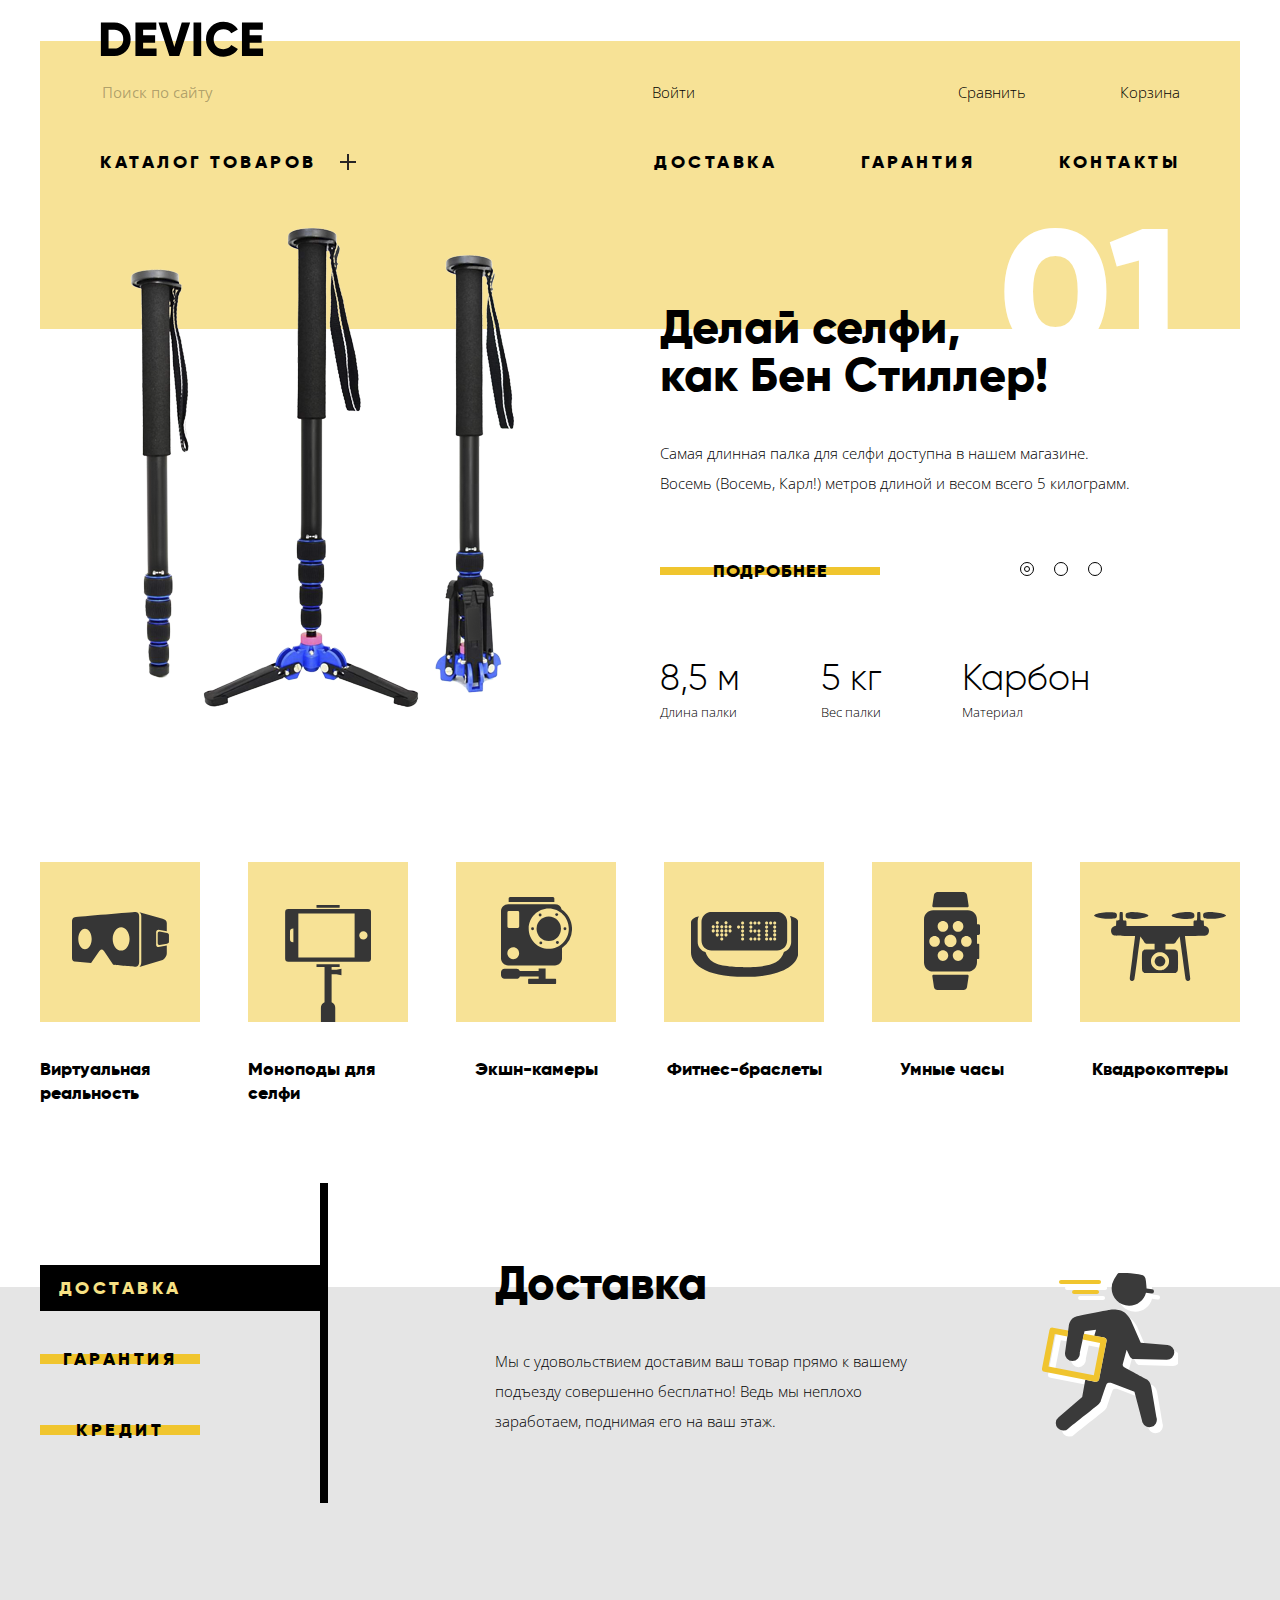
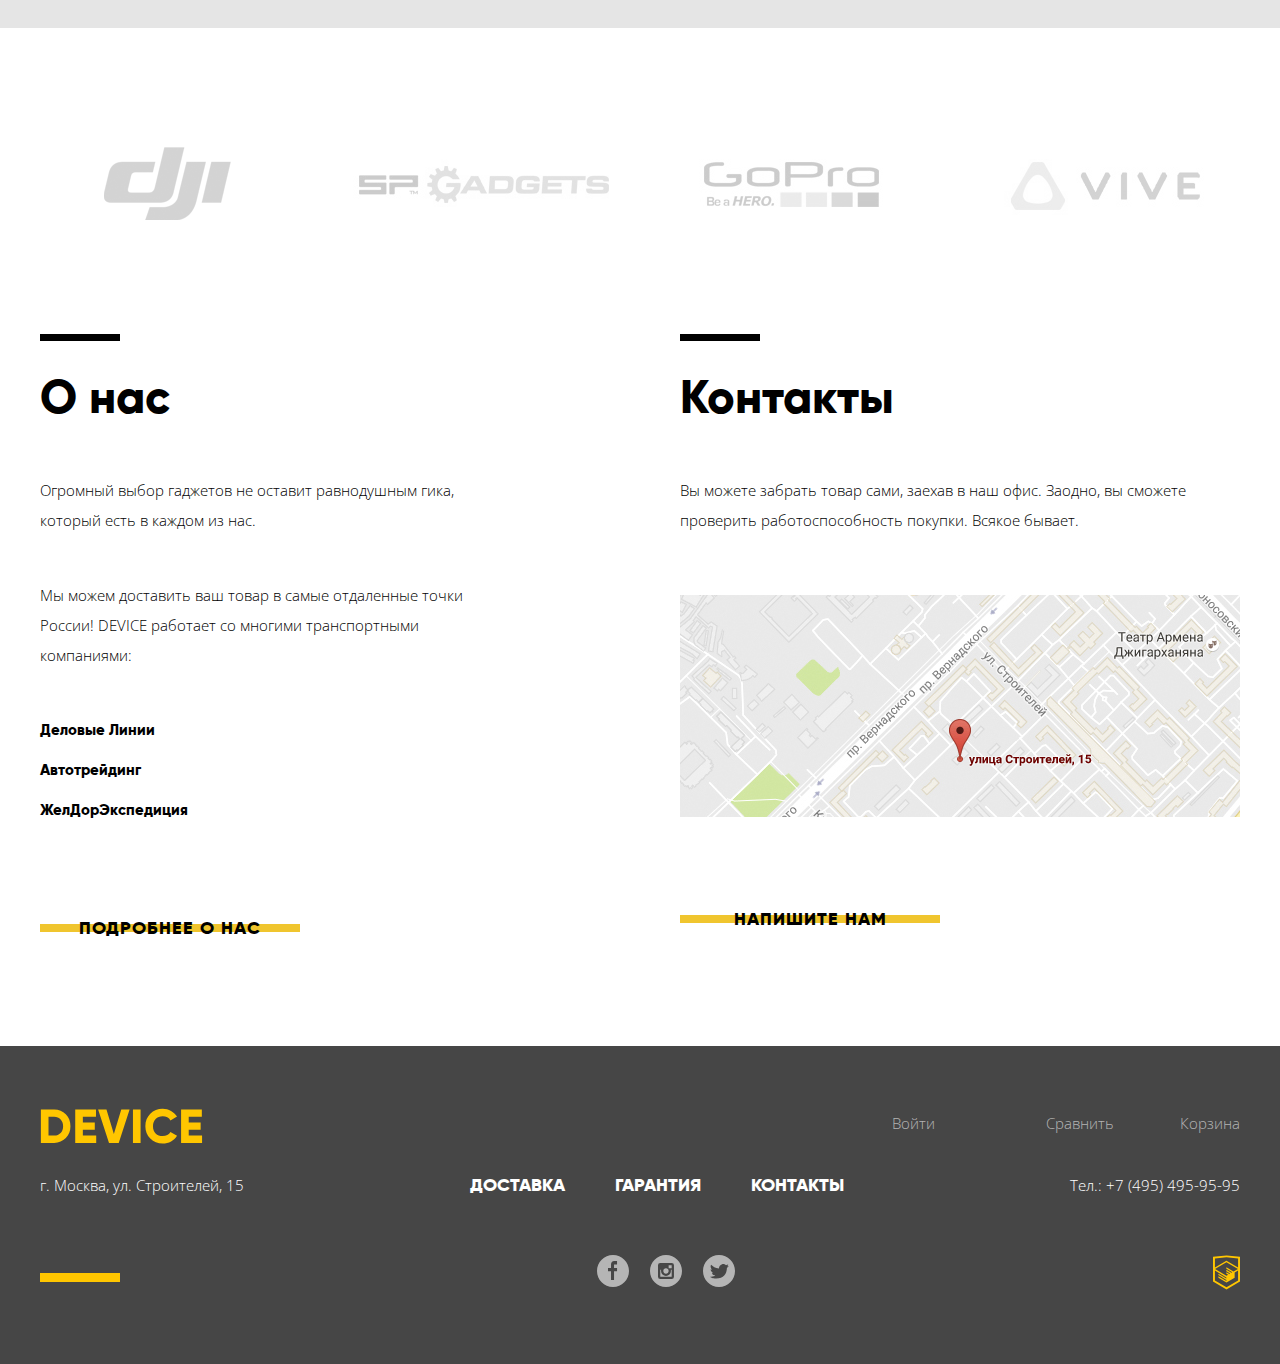
==== index.html @ 57bfae22 "предзащита" ====
<!DOCTYPE html>
<html lang="ru">
<head>
  <meta charset="utf-8">
  <title>Девайс</title>
  <link href="https://fonts.googleapis.com/css?family=Open+Sans:300&amp;subset=cyrillic" rel="stylesheet">
  <link href="css/normalize.css" rel="stylesheet">
  <link href="css/style.css" rel="stylesheet">
</head>
<body>
  <header class="container">
    <div class="main-header">
      <a class="main-header-logo">
        <img src="img/logo.svg" width="164" height="36" alt="Интернет магазин Device">
      </a>
      <nav class="main-navigation">
        <div class="header-line1">
          <form class="search-form" action="https://echo.htmlacademy.ru" method="get">
            <label class="visually-hidden" for="search-id">
              <span>Поиск</span>
            </label>
            <input class="input-search" id="search-id" type="text" name="search" placeholder="Поиск по сайту">
            <button type="submit" class="button-search">Найти</button>
          </form>

          <ul class="user-navigation">
            <li>
              <a class="login-link" href="login.html">Войти</a>
            </li>
          </ul>
          <a class="compare-header" href="#">Сравнить</a>
          <a class="cart-header" href="#">Корзина</a>
        </div>
        <ul class="header-site-navigation header-line2">
          <li>
            <a class="catalog-plus" href="#">Каталог товаров</a>
            <ul class="catalog-menu">
              <li>
                <a href="#">Виртуальная реальность</a>
              </li>
              <li>
                <a href="#">Фитнес-браслеты</a>
              </li>
              <li>
                <a href="#">Квадрокоптеры</a>
              </li>
              <li>
                <a href="monopods.html">Моноподы для селфи</a>
              </li>
              <li>
                <a href="#">Умные часы</a>
              </li>
              <li>
                <a href="#">Экшн камеры</a>
              </li>
            </ul>
          </li>
          <li>
            <a href="#">Доставка</a>
          </li>
          <li>
            <a href="#">Гарантия</a>
          </li>
          <li>
            <a href="#">Контакты</a>
          </li>
        </ul>
      </nav>
    </div>
  </header>
  <main class="main-content">
    <h1 class="visually-hidden">Интернет-магазин Device</h1>
    <div class="container">
      <div class="slider-controls">
        <input class="visually-hidden radio-slide" type="radio" id="slide-1" name="toggle" checked>
        <label class="slider-controls-item slider-controls-item--1" for="slide-1">Слайд 1</label>

        <input class="visually-hidden radio-slide" type="radio" id="slide-2" name="toggle">
        <label class="slider-controls-item  slider-controls-item--2" for="slide-2">Слайд 2</label>

        <input class="visually-hidden radio-slide" type="radio" id="slide-3" name="toggle">
        <label class="slider-controls-item slider-controls-item--3" for="slide-3">Слайд 3</label>
      </div>

      <ul class="slider-list">
        <li class="slider-item">
          <section class="promo slide1">
            <img src="img/slider-1.png" width="384" height="486" alt="Палка для селфи">
            <div class="promo-slide-container">
              <p class="slide_number">01</p>
              <h2 class="caption">Делай селфи, <br> как Бен Стиллер!</h2>
              <p class="promo-text">Самая длинная палка для селфи доступна в нашем магазине. <br> Восемь (Восемь, Карл!) метров длиной и весом всего 5 килограмм.</p>
              <a href="#" class="description button">Подробнее</a>

              <ul class="promo-options">
                <li>
                  <span class="promo-1">8,5 м</span>
                  <span class="promo-2">Длина палки</span>
                </li>
                <li>
                  <span class="promo-1">5 кг</span>
                  <span class="promo-2">Вес палки</span>
                </li>
                <li>
                  <span class="promo-1">Карбон</span>
                  <span class="promo-2">Материал</span>
                </li>
              </ul>
            </div>
          </section>
        </li>
        <li class="slider-item">
          <section class="promo slide2">
            <img src="img/slider-2.png" width="345" height="485" alt="Палка для селфи">
            <div class="promo-slide-container">
              <p class="slide_number">02</p>
              <h2 class="caption">Худеем <br>правильно</h2>
              <p class="promo-text">Мотивирующие фитнес-браслеты помогут найти в себе силы <br>не пропускать занятия и соблюдать диету.</p>
              <a href="#" class="description button">Подробнее</a>

              <ul class="promo-options">
                <li>
                  <span class="promo-1">48 часов</span>
                  <span class="promo-2">Без подзарядки</span>
                </li>
                <li>
                </li>
                <li>
                </li>
              </ul>
            </div>
          </section>
        </li>
        <li class="slider-item">
          <section class="promo slide3">
            <img src="img/slider-3.png" width="526" height="334" alt="Палка для селфи">
            <div class="promo-slide-container">
              <p class="slide_number">03</p>
              <h2 class="caption">Порхает как бабочка, <br>жалит как пчела!</h2>
              <p>Этот обычный, на первый взгляд, квадрокоптер оснащен <br> мощным лазером, замаскированным под стандартную камеру.
              </p>
              <a href="#" class="description button">Подробнее</a>

              <ul class="promo-options">
                <li>
                  <span class="promo-1">800 м</span>
                  <span class="promo-2">Дальность полета</span>
                </li>
                <li>
                  <span class="promo-1">50 м</span>
                  <span class="promo-2">Радиус поражения</span>
                </li>
                <li>
                </li>
              </ul>
            </div>
          </section>
        </li>
      </ul>
    </div>
    <nav class="container">
      <ul class="catalog-nav">
        <li>
          <a href="#" class="catalog-img">
            <span>Виртуальная реальность</span>
          </a>
        </li>
        <li>
          <a href="monopods.html" class="catalog-img">
            <span>Моноподы для селфи</span>
          </a>
        </li>
        <li>
          <a href="#" class="catalog-img">
            <span>Экшн-камеры</span>
          </a>
        </li>
        <li>
          <a href="#" class="catalog-img">
            <span>Фитнес-браслеты</span>
          </a>
        </li>
        <li>
          <a href="#" class="catalog-img">
            <span>Умные часы</span>
          </a>
        </li>
        <li>
          <a href="#" class="catalog-img">
            <span>Квадрокоптеры</span>
          </a>
        </li>
      </ul>
    </nav>
    <section class="delivery delivery-gradient">
      <div class="delivery-container">
        <ul class="delivery-items">
          <li class="button-delivery"><a href="#">Доставка</a></li>
          <li class="button-delivery"><a href="#">Гарантия</a></li>
          <li class="button-delivery"><a href="#">Кредит</a></li>
        </ul>
        <div class="delivery-title">
          <h2 class="caption">Доставка</h2>
          <p>Мы с удовольствием доставим ваш товар прямо к вашему подъезду совершенно бесплатно! Ведь мы неплохо заработаем, поднимая его на ваш этаж.</p>
        </div>
        <div class="delivery-man">
          <img src="img/delivery.svg" width="136" height="164" alt="Курьер">
        </div>
      </div>
    </section>
    <article class="partners-logo container">
      <h3 class="visually-hidden">Логотипы партнеров</h3>
      <ul class="partners-logo-img">
        <li><img src="img/partner-1.png" width="260" height="100" alt="Логотип DJI"></li>
        <li><img src="img/partner-2.png" width="260" height="100" alt="Логотип SP Gadjets"></li>
        <li><img src="img/partner-3.png" width="260" height="100" alt="Логотип Go Pro"></li>
        <li><img src="img/partner-4.png" width="260" height="100" alt="Логотип VIVE"></li>
      </ul>
    </article>
    <div class="container features-contacts">
      <section class="features">
        <h2 class="caption">О нас</h2>
        <p>Огромный выбор гаджетов не оставит равнодушным гика, который есть в каждом из нас.</p>
        <p>Мы можем доставить ваш товар в самые отдаленные точки России! DEVICE работает со многими транспортными компаниями:</p>
        <ul class="transport-company">
          <li>Деловые Линии</li>
          <li>Автотрейдинг</li>
          <li>ЖелДорЭкспедиция</li>
        </ul>
        <a href="#" class="button button-features">Подробнее о нас</a>
      </section>
      <section class="contacts">
        <h2 class="caption">Контакты</h2>
        <p>Вы можете забрать товар сами, заехав в наш офис. Заодно, вы сможете проверить работоспособность покупки. Всякое бывает.</p>
        <img class="map" src="img/map-small.jpg" width="560" height="222" alt="Офис компании по адресу ул. Улица строителей, д.15">
        <a href="#" class="button button-contacts">Напишите нам</a>
      </section>
    </div>
    <section class="modal modal-write-us">
      <h2 class="visually-hidden">Напишите нам</h2>
      <form class="write-us-form" action="https://echo.htmlacademy.ru" method="post">
        <p class="user-data-name">
          <label for="user-name">Ваше имя</label>
          <input class="user-data" id="user-name" type="text" name="user-name" placeholder="Имя Фамилия">
        </p>
        <p class="user-data-email">
          <label for="user-email">Ваш e-mail</label>
          <input class="user-data" id="user-email" type="email" name="user-email" placeholder="email@example.com">
        </p>
        <p class="user-data-text">
          <label for="user-text">Текст письма</label>
          <textarea class="user-data" rows="7" id="user-text" name="user-text" placeholder="В свободной форме"></textarea>
        </p>
        <button class="button inner-button button-submit" type="submit">
          Отправить
        </button>
      </form>
      <button class="modal-close" type="button">
        <span class="visually-hidden">Закрыть</span>
      </button>
    </section>
    <section class="modal modal-map">
      <h2 class="visually-hidden">Как до нас добраться</h2>
      <iframe src="https://yandex.ru/map-widget/v1/-/CBRIzMAYSD"
      width="960" height="560"></iframe>
      <p>
        <img src="img/map.jpg" width="960" height="560" alt="Офис компании по адресу ул. Строителей, д.15">
      </p>
      <button class="modal-close" type="button">
        <span class="visually-hidden">Закрыть</span>
      </button>
    </section>
  </main>
  <footer class="main-footer">
    <div class="container">
      <div class="footer-line1">
        <a class="main-footer-logo">
          <img src="img/yellow-logo.svg" width="163" height="36" alt="Интернет магазин Device">
        </a>
        <ul class="footer-user-navigation">
          <li>
            <a class="login-link" href="login.html">Войти</a>
          </li>
        </ul>
        <a href="#">Сравнить</a>
        <a href="#">Корзина</a>
      </div>
      <div class="footer-line2">
        <p class="footer-contacts">г. Москва, ул. Строителей, 15</p>
        <ul class="footer-site-navigation">
          <li><a href="#">Доставка</a></li>
          <li><a href="#">Гарантия</a></li>
          <li><a href="#">Контакты</a></li>
        </ul>
        <p class="footer-contacts">Тел.: +7 (495) 495-95-95</p>
      </div>
      <div class="footer-line3">
        <ul class="social-navigation">
          <li>
            <a class="social-button social-button-fb" href="#">
              <span class="visually-hidden">Интернет-магазин Device в Фейсбук</span>
            </a>
          </li>
          <li>
            <a class="social-button social-button-in" href="#">
              <span class="visually-hidden">Интернет-магазин Device в Инстаграм</span>
            </a>
          </li>
          <li>
            <a class="social-button social-button-tw" href="#">
              <span class="visually-hidden">Интернет-магазин Device в Твиттере</span>
            </a>
          </li>
        </ul>
        <a class="logo-html" href="https://htmlacademy.ru/intensive/htmlcss">
          <img src="img/logo-html.svg" width="27" height="35" alt="HTML Academy">
        </a>
      </div>
    </div>
  </footer>

<script>
  var write_us_link =document.querySelector(".button-contacts");
  var write_us = document.querySelector(".modal-write-us");
  var close = write_us.querySelector(".modal-close");

  var form_write_us = write_us.querySelector(".write-us-form");
  var user_name = write_us.querySelector("[name=user-name]");
  var user_email = write_us.querySelector("[name=user-email]");
  var user_text = write_us.querySelector("[name=user-text]");

  var isStorageSupport = true;
  var storage_user_name = "";
  var storage_user_email = "";

  try {
    storage_user_name = localStorage.getItem("user_name");
    storage_user_email = localStorage.getItem("user_email");
  } catch (err) {
    isStorageSupport = false;
  }

  write_us_link.addEventListener ("click", function (evt) {
    evt.preventDefault();
    console.log ("2");
    write_us.classList.add("modal-show");
    user_name.focus();

    if (storage_user_name) {
      user_name.value = storage_user_name;
      user_email.focus();
    }
    if (storage_user_email) {
      user_email.value = storage_user_email;
      user_text.focus();
    }
  });

  close.addEventListener("click", function (evt) {
    evt.preventDefault();
    write_us.classList.remove("modal-show");
    write_us.classList.remove("modal-error");
  });

  window.addEventListener("keydown", function (evt) {
    if (evt.keyCode === 27) {
      evt.preventDefault();
      if (write_us.classList.contains("modal-show")) {
        write_us.classList.remove("modal-show");
        write_us.classList.remove("modal-error");

      }
    }
  });

  form_write_us.addEventListener("submit", function (evt) {
    if (!user_name.value || !user_email.value || !user_text.value) {
      evt.preventDefault();

      write_us.classList.remove("modal-error");
      write_us.offsetWidth = write_us.offsetWidth;
      write_us.classList.add("modal-error");
    } else {
      if (isStorageSupport) {
        localStorage.setItem("user_name", user_name.value);
        localStorage.setItem("user_email", user_email.value);
      }
    }
  });


  var small_map = document.querySelector(".map");
  var modal_map = document.querySelector(".modal-map");
  var close_map = modal_map.querySelector(".modal-close");

  small_map.addEventListener("click", function (evt) {
    evt.preventDefault();
    modal_map.classList.add("modal-show");
  });

  close_map.addEventListener("click", function (evt) {
    evt.preventDefault();
    modal_map.classList.remove("modal-show");
  });

   window.addEventListener("keydown", function (evt) {
    if (evt.keyCode === 27) {
      evt.preventDefault();
      if (modal_map.classList.contains("modal-show")) {
        modal_map.classList.remove("modal-show");
      }
    }
  });

</script>
</body>
</html>
---- css/style.css ----
@font-face {
  font-family: 'Gilroy';
  src: url('../fonts/gilroyextrabold.woff2') format('woff2');
  font-weight: 800;
  font-style: normal;
}

@font-face {
  font-family: 'Gilroy';
  src: url('../fonts/gilroylight.woff2') format('woff2');
  font-weight: 300;
  font-style: normal;
}

@font-face {
  font-family: 'Open Sans';
  src: url('../fonts/opensanslight.woff2') format('woff2');
  font-weight: 300;
  font-style: normal;
}

html,
body {
  margin: 0;
  padding: 0;
  height: 100%;
  min-width: 1220px;
}

body {
  font-family: 'Open Sans', Arial, sans-serif;
  font-weight: 300;
  font-size: 15px;
  line-height: 30px;
  background-color: #ffffff;
  color: #000000;
}

a {
  color: #000000;
  text-decoration: none;
}

.form-filter fieldset {
  padding: 0;
  margin: 0;
  border: none;
}

.modal {
  display: none;
  position: fixed;
  box-shadow: 0 10px 20px rgba(0, 0, 0, 0.2);
}

.map {
  margin-top: 45px;
  margin-bottom: 79px;
}

.modal-map {
  position: fixed;
  width: 960px;
  height: 559px;
  z-index: 1;
  top: 50%;
  left: 50%;
  margin-left: -480px;
  margin-top: -280px;
}

.modal-map p {
  position: absolute;
  top: 0;
  left: 0;
  margin: 0;
}

.modal-map iframe {
  position: relative;
  z-index: 1;
  border: none;
}

.modal-write-us {
  position: fixed;
  width: 760px;
  padding: 100px;
  top: 100px;
  left: 50%;
  margin-left: -480px;
  background-color: white;
  color: black;
  z-index: 1;
}

.write-us-form {
  display: flex;
  flex-wrap: wrap;
  justify-content: space-between;
}

.user-data {
  display: block;
  padding-left: 20px;
  padding-right: 20px;
  padding-top: 12px;
  padding-bottom: 12px;
  outline: none;

  font: inherit;
  width: 360px;
  box-sizing: border-box;
  background-color: #f2f2f2;
  border: 3px solid transparent;
}

.user-data::placeholder {
  color: rgba(70, 70, 70, 0.4);
}

.user-data-text textarea {
  width: 760px;
  box-sizing: border-box;
}

.user-data:invalid {
  background-color: #f6dada;
}

.user-data:focus {
  border: 3px solid #f7e296;
}

.user-data:hover {
  background-color: #eaeaea;
}

.write-us-form label {
  display: block;
  font-family: 'Gilroy', Arial, sans-serif;
  font-weight: 800;
  font-size: 18px;
  line-height: 24px;
  margin-bottom: 10px;
}

.write-us-form .button-submit {
  margin-top: 45px;
}

.modal-close {
  position: absolute;
  top: 25px;
  right: 20px;
  background: #f0c52e;
  opacity: 0.5;
  background-repeat: no-repeat;
  width: 56px;
  height: 56px;
  font-size: 0;
  border: 0;
  border-radius: 45%;
  cursor: pointer;
  z-index: 1;
  outline: none;
}

.modal-close::before,
.modal-close::after {
  content: "";
  position: absolute;
  top: 27px;
  left: 15px;
  width: 27px;
  height: 3px;

  background-color: #ffffff;
}

.modal-close::before {
  transform: rotate(45deg);
}

.modal-close::after {
  transform: rotate(-45deg);
}

.modal-close:hover {
  opacity: 1;
}

.modal-close:active {
  opacity: 0.3;
}

.container {
  width: 1200px;
  padding-right: 20px;
  padding-left: 20px;
  margin: 0 auto;
  position: relative;
}

.modal-show {
  display: block;
  animation: bounce 0.4s;
}

.modal-error {
  animation: shake 0.8s;
}

@keyframes bounce {
  0% {
    transform: translateY(-2000px);
  }

  70% {
    transform: translateY(10px);
  }

  90% {
    transform: translateY(-10px);
  }

  100% {
    transform: translateY(0);
  }
}


@keyframes shake {
  0%,
  100% {
    transform: translateX(0);
  }

  10%,
  30%,
  50%,
  70%,
  90% {
    transform: translateX(-10px);
  }

  20%,
  40%,
  60%,
  80% {
    transform: translateX(10px);
  }
}

.caption-breadcrumbs .caption,
.caption-breadcrumbs .breadcrumbs{
  margin-left: 60px;
}

.breadcrumbs {
  display: flex;
  justify-content: flex-start;
  flex-wrap: wrap;
  padding: 0;
  margin: 0;
  list-style: none;
  margin-bottom: 50px;
}

.breadcrumbs a {
  color: rgba(0, 0, 0, 0.6);
}

.breadcrumbs a:hover {
  color: rgba(0, 0, 0, 1);
}

.breadcrumbs a:active {
  color: rgba(0, 0, 0, 0.3);
}

.breadcrumbs-current {
  color: rgba(0, 0, 0, 0.6);
}

.breadcrumbs li {
  position: relative;
  margin-right: 40px;
}

.breadcrumbs li:last-child {
  margin-right: 0;
}

.breadcrumbs li::after {
  content: "";
  position: absolute;
  top: 14px;
  right: -23px;
  width: 4px;
  height: 4px;
  border-bottom: 1px solid black;
  border-right: 1px solid black;
  transform: rotate(-45deg);
}

.breadcrumbs-current::after {
  display: none;
}

.inner-page-main {
  display: flex;
  width: 100%;
  justify-content: center;
  padding-right: auto;
  background-image: linear-gradient(to bottom, #ebebeb 70px, #ffffff 70px);
}

.filters {
  display: flex;
  flex-direction: column;
  align-items: flex-end;
  padding-left: auto;
  color: rgba(0, 0, 0,  1);
  background-image: linear-gradient(to bottom, #dcdcdc 70px, #efefef 70px);
}

.filter-color{
  width: 100%;
  background-image: linear-gradient(to bottom, #dcdcdc 70px, #efefef 70px);
}
.sort-color{
  width: 100%;
  background-image: linear-gradient(to bottom, #ebebeb 70px, #ffffff 70px);
}

.filters .title-nav {
  display: flex;
  align-items: center;
  justify-content: flex-start;
  color: rgba(0, 0, 0,  1);
  padding: 0;
  margin: 0;
  min-height: 70px;
}

.filters .title-nav,
.filters .price,
.filters .form-filter {
  width: 267px;
  padding-left: 60px;
}

.sortnav {
  display: flex;
  min-height: 70px;
  width:837px;
  margin-right: auto;
  padding-right: auto;
  justify-content: space-between;
  align-items: center;
}

.sortnav .title-nav {
  margin-left: 70px;
  margin-right: 52px;
}

.sortnav a {
  color: rgba(0, 0, 0,  0.3);
}

.sortnav a:first-of-type {
  color: rgba(0, 0, 0,  1);
}

.sortnav a:hover {
  color: rgba(0, 0, 0,  0.6);
}

.sortnav a:active {
  color: rgba(0, 0, 0,  1);
}

.sortnav a:first-of-type {

}

.title-nav {
  font-family: 'Gilroy', Arial, sans-serif;
  font-weight: 800;
  font-size: 16px;
  line-height: 24px;
  text-transform: uppercase;
}

.sort-type {
  margin-left: 30px;
  margin-right: 30px;
}

.sort-popular {
  margin-right: 230px;
}

.ascend {
  position: relative;
}

.ascend::before {
  content: "";
  position: absolute;
  width: 0;
  height: 0;
  border-left: 3.5px solid transparent;
  border-right: 3.5px solid transparent;
  border-bottom: 7px solid #000000;
  opacity: 0.2;
}

.descend {
  position: relative;
  margin-left: 15px;
}

.descend::before {
  content: "";
  position: absolute;
  width: 0;
  height: 0;
  left:-10px;
  border-left: 3.5px solid transparent;
  border-right: 3.5px solid transparent;
  border-top: 7px solid #000000;
}

.main-header {
  background-color: #f7e296;
  color: #000000;
  margin-top: 21px;
  padding-bottom: 50px;
  background-image: linear-gradient(to bottom, #ffffff 20px, #f7e296 15px );
}

.main-header-logo {
  display: block;
  width: 164px;
  height: 36px;
  margin-left: 60px;
}

.main-header-logo[href]:hover {
  opacity: 0.6;
}

.main-header-logo[href]:active {
  opacity: 0.3;
}

.header-line1 {
  display: flex;
  justify-content: space-between;
  align-items: baseline;
  margin-left: 60px;
  margin-right: 60px;
  margin-top: 20px;
  margin-bottom: 35px;
}

.header-line2 {
  display: flex;
  justify-content: space-between;
}

.header-site-navigation {
  list-style: none;
  margin: 0;
  padding: 0;
  letter-spacing: 3.5px;
  font-family: 'Gilroy', Arial, sans-serif;
  font-weight: 800;
  font-size: 18px;
  line-height: 24px;
  text-transform: uppercase;
  margin-left: 60px;
  margin-right: 60px;
}

.user-navigation,
.catalog-menu {
  list-style: none;
  font-family: 'Open Sans', Arial, sans-serif;
  font-weight: 300;
  font-size: 15px;
  line-height: 20px;
  margin: 0;
  padding: 0;
  text-transform: none;
  letter-spacing: normal;
}

.user-navigation {
  display: flex;
  width: 224px;
  justify-content: space-between;
}

.login-link {
  margin-right: 210px;
}

.footer-user-navigation .login-link {
  margin-right: 45px;
  margin-left: 165px;
}

.logout {
  opacity: 0.6;
}

.compare-header {
  width: 100px;
  margin-right: 40px;
  margin-left: 60px;
}

.site-navigation {
  font-family: 'Gilroy', Arial, sans-serif;
  font-weight: 800;
  font-size: 16px;
  line-height: 24px;
  text-transform: uppercase;
}

.search-form {
  display: flex;
  justify-content: space-between;
  width: 440px;
  margin-right: 90px;
}

.input-search {
  background-color: transparent;
  border: 0px;
  padding-bottom: 14px;
  width: 350px;
}

.input-search::placeholder {
  color: rgba(0, 0, 0,  0.3);
}

.input-search:hover::placeholder {
  color: rgba(0, 0, 0,  0.6);
}

.input-search:focus::placeholder {
  color: rgba(0, 0, 0,  1);
}

.input-search:focus ~ .button-search {
  display: block;
}

.input-search:focus {
  outline: none;
  border-bottom: 2px solid black;
}


.button-search {
  background-color: transparent;
  display: none;
}

.button-search {
  border: 2px solid black;
  padding-left:  22px;
  padding-right:  22px;
  padding-top: 18px;
  padding-bottom: 18px;
  margin-top: -18px;
}

.button-search:hover {
  background-color: #000000;
  color: #ffffff;
  display: block;
}

.button-search:active {
  background-color: #000000;
  color: #4d4d4d;
  display: block;
}

.main-navigation a:hover {
  color: rgba(0, 0, 0,  0.6);
}

.main-navigation a:active {
  color: rgba(0, 0, 0,  0.3);
}

.catalog-plus {
  display: inline-block;
  width: 220px;
  position: relative;
  padding-right: 20px;
  margin-right: 230px;
}

.catalog-plus::after {
  content: "";
  position: absolute;
  background-image: url("../img/plus.svg");
  background-repeat: no-repeat;
  width: 16px;
  height: 16px;
  left: 100%;
  top: 4px;
}

.catalog-plus:hover::after {
  opacity: 0.6;
}

.catalog-menu {
  display: none;
  position: absolute;
  justify-content: flex-start;
  flex-wrap: wrap;
  width: 560px;
  background-color: #f7e296;
  padding-top: 40px;
  padding-bottom: 16px;
  margin-left: -60px;
  padding-left: 60px;
  padding-right: 581px;
}

.catalog-menu li:nth-child(1){
  margin-right: 57px;
}

.catalog-menu li:nth-child(2){
  margin-right: 78px;
}

.catalog-menu li:nth-child(4){
  margin-right: 83px;
}

.catalog-menu li:nth-child(5){
  margin-right: 220px;
}

.header-site-navigation > li:hover .catalog-menu,
.catalog-plus:hover ~ .catalog-menu,
.catalog-plus:focus ~ .catalog-menu,
.catalog-plus:active ~ .catalog-menu {
  display: flex;
}

.catalog-menu li {
  margin-bottom: 20px;
}
.catalog-menu li:last-child {
  margin-bottom: 0px;
}

.promo {
  display: flex;
  justify-content: space-between;
  background-image: linear-gradient(to bottom, #f7e296 105px, #ffffff 105px);
  position: relative;
}

.slide_number {
  font-family: 'Gilroy', Arial, sans-serif;
  font-weight: 800;
  font-size: 179.2px;
  line-height: 179.2px;
  position: absolute;
  top: -200px;
  right: 60px;
  color: white;
}

.slider-controls {
  display: flex;
  justify-content: space-between;
  width: 80px;
  font-size: 0;
  position: absolute;
  top: 330px;
  left: 80%;
  align-items: center;
}

.slider-controls label {
  position: relative;
  display: inline-block;
  width: 12px;
  height: 12px;
  border-radius: 50%;
  cursor: pointer;
}
.slider-controls label::after {
  content: "";
  position: absolute;
  top: 8px;
  left: 8px;
  z-index: 1;
  width: 12px;
  height: 12px;
  border-radius: 50%;
  border: 1px solid black;
}

.radio-slide:checked + label::before {
  content: "";
  position: absolute;
  top: 12px;
  left: 12px;
  z-index: 1;
  width: 4px;
  height: 4px;
  border-radius: 50%;
  border: 1px solid black;
}

.slider-list {
  list-style: none;
  margin: 0;
  padding: 0;
}

.slider-item {
  display: none;
}

.slider-list .slider-item:nth-child(1) {
  display: block;
}

.slider-controls .radio-slide:nth-child(1):checked  ~ .slider-list .slider-item:nth-child(1),
.slider-controls .radio-slide:nth-child(2):checked  ~ .slider-list .slider-item:nth-child(2),
.slider-controls .radio-slide:nth-child(3):checked  ~ .slider-list .slider-item:nth-child(3) {
  display: block;
}

.promo-slide-container {
  width: 500px;
  margin-right: 80px;
  margin-top: 40px;
}

.promo img {
  margin-left: 90px;
}

.caption {
  font-family: 'Gilroy', Arial, sans-serif;
  font-weight: 800;
  font-size: 47px;
  line-height: 48px;
}

.promo-options {
  display: flex;
  justify-content: space-between;
  list-style: none;
  margin: 0;
  padding: 0;
  margin-top: 15px;
  margin-right: 70px;
}

.promo-options li{
  display: flex;
  justify-content: space-between;
  flex-direction: column;
  list-style: none;
  margin: 0;
  padding: 0;
  margin-top: 45px;
}

.promo-1 {
  font-family: 'Gilroy', Arial, sans-serif;
  font-weight: 300;
  font-size: 36px;
  line-height: 48px;
}

.promo-2 {
  font-family: 'Open Sans';
  font-weight: 300;
  font-size: 13px;
  line-height: 20px;
}

.promo .button {
  margin-top: 35px;
}

.catalog-nav {
  font-family: 'Gilroy', Arial, sans-serif;
  font-weight: 800;
  font-size: 18px;
  line-height: 24px;

  list-style: none;
  margin: 0;
  padding: 0;

  display: flex;
  flex-wrap: wrap;
  justify-content: space-between;
  margin-top: 300px;
}

.catalog-nav a {
  position: relative;
  display: flex;
  justify-content: center;
  padding-top: 35px;
}

.catalog-img::before {
  content: "";
  position: absolute;
  background-color: #f0c52e;
  opacity: 0.5;
  background-repeat: no-repeat;
  top:-160px;
  display: flex;
  justify-content: center;
  align-self: center;
  width: 160px;
  height: 160px;
}

.catalog-img:hover::before,
.catalog-img:active::before {
  opacity: 1;
}

.catalog-img:active::after {
  opacity: 0.3;
}

.catalog-img::after {
  content: "";
  position: absolute;
  display: flex;
  justify-content: center;
  align-self: center;
  margin: 0;
  padding: 0;
}


.catalog-nav>li:nth-child(1) a::after {
  top:-110px;
  background-image: url("../img/popular-1.svg");
  background-repeat: no-repeat;
  width: 97px;
  height: 55px;
}

.catalog-nav>li:nth-child(2) a::after {
  top:-117px;
  background-image: url("../img/popular-2.svg");
  background-repeat: no-repeat;
  width: 86px;
  height: 117px;
}


.catalog-nav>li:nth-child(3) a::after {
  top:-125px;
  background-image: url("../img/popular-3.svg");
  background-repeat: no-repeat;
  width: 71px;
  height: 87px;
}

.catalog-nav>li:nth-child(4) a::after {
  top:-110px;
  background-image: url("../img/popular-4.svg");
  background-repeat: no-repeat;
  width: 107px;
  height: 65px;
}

.catalog-nav>li:nth-child(5) a::after {
  top:-130px;
  background-image: url("../img/popular-5.svg");
  background-repeat: no-repeat;
  width: 56px;
  height: 98px;
}

.catalog-nav>li:nth-child(6) a::after {
  top:-110px;
  background-image: url("../img/popular-6.svg");
  background-repeat: no-repeat;
  width: 132px;
  height: 69px;
}

.catalog-nav li {
  width: 160px;
  margin-right: 40px;
}

.catalog-nav li:last-child {
  margin-right: 0px;
}

.delivery {
  margin-top: 160px;
  margin-bottom: 107px;
  width: 100%;
  background-color: #e5e5e5;
  background-image: linear-gradient(to bottom, #ffffff 22px, #e5e5e5 22px);
}

.delivery-container {
  display: flex;
  width: 1200px;
  padding-left: 20px;
  padding-right: 20px;
  padding-bottom: 150px;
  margin: auto;
  justify-content: space-between;
}

.delivery-items {
  list-style: none;
  margin: 0;
  padding: 0;
  width: 280px;
  position: relative;
}

.delivery-items li {
  margin-bottom: 25px;
}

.delivery-items::after {
  content: "";
  position: absolute;
  top: -82px;
  left: 100%;
  height: 320px;
  width: 8px;
  background-color: black;
}

.delivery-title {
  width: 432px;
  margin-top: -45px;
  margin-left: 60px;
}

.delivery-man {
  margin-top: 8px;
  margin-right: 62px;
}

.button-delivery a {
  display: inline-block;
  width: 160px;
  letter-spacing: 3.5px;
  background-image: linear-gradient(transparent, transparent 40%, #f0c52e 40%, #f0c52e 60%, transparent 60%);
  font-family: 'Gilroy', Arial, sans-serif;
  font-weight: 800;
  font-size: 18px;
  line-height: 24px;
  padding-top:11px;
  padding-bottom: 11px;
  text-align: center;
  vertical-align: middle;
  text-transform: uppercase;
  border: none;
}

.button-delivery:first-of-type a {
  display: inline-block;
  background-image: none;
  background-color: black;
  color: #f7e184;
  padding-right: 120px;
  padding-top: 11px;
  padding-bottom: 11px;
}

.button-delivery:not(:first-of-type):hover a {
  display: inline-block;
  background-image: none;
  background-color: #f0c52e;
  color: #000000;
  padding-top: 11px;
  padding-bottom: 11px;
}

.button-delivery:not(:first-of-type):active a {
  display: inline-block;
  background-image: none;
  background-color: black;
  color: #f7e184;
  padding-right: 120px;
  padding-top: 11px;
  padding-bottom: 11px;
}


.button-features,
.button-contacts {
  width: 260px;
}

.description {
  width: 220px;
}

.partners-logo {
  margin-bottom: 90px;
}

.partners-logo-img {
  list-style: none;
  padding: 0;
  margin: 0;
  display: flex;
  justify-content: space-between;
}

.partners-logo-img li {
  filter: grayscale(100%);
  opacity: 0.2;
}

.partners-logo-img li:hover {
  filter: grayscale(0%);
  opacity: 1;
}

.features-contacts {
  display: flex;
  justify-content: space-between;
  position: relative;
  margin-bottom: 95px;
  margin-top: 12px;
}

.features::before,
.contacts::before {
  content: "";
  position: absolute;
  top: 0px;
  width: 80px;
  height: 7px;
  background-color: black;
}

.features {
  width: 460px;
  display: flex;
  flex-direction: column;
}

.contacts {
  width: 560px;
  display: flex;
  flex-direction: column;
}

.features p {
  padding-bottom: 15px;
}

.transport-company {
  list-style: none;
  padding: 0;
  margin: 0;
  margin-top: 15px;
  margin-bottom: 80px;

  font-family: 'Gilroy', Arial, sans-serif;
  font-weight: 800;
  font-size: 15px;
  line-height: 30px;
}

.transport-company li {
  padding-bottom: 10px;
}

.transport-company li:last-child {
  padding-bottom: 0;
}

.button {
  display: inline-block;
  background-color: transparent;
  background-image: linear-gradient(transparent, transparent 42%, #f0c52e 42%, #f0c52e 58%, transparent 58%);
  font-family: 'Gilroy', Arial, sans-serif;
  font-weight: 800;
  font-size: 18px;
  line-height: 24px;
  padding-top:11px;
  padding-bottom: 11px;
  text-align: center;
  vertical-align: middle;
  text-transform: uppercase;
  border: none;
  outline: none;
  letter-spacing: 1px;
}

.inner-button {
  border: none;
  width: 200px;
}

.button:hover {
  background-image: none;
  background-color: #f0c52e;
  border: none;
}

.button:active {
  background-image: none;
  background-color: #f0c52e;
  color: rgba(0, 0, 0, .3);
  border: none;
}

.main-footer {
  width: 100%;
  display: flex;
  flex-wrap: wrap;
  justify-content: space-between;
  padding-top: 62px;
  padding-bottom: 65px;
  background-color: #464646;
  color: #ffffff;
}

.footer-line1,
.footer-line2,
.footer-line3 {
  display: flex;
  justify-content: space-between;
  align-items: flex-start;
  width: 100%;
}

.footer-user-navigation,
.footer-site-navigation {
  display: flex;
  justify-content: space-between;
  list-style: none;
  margin: 0;
  padding: 0;
}

.footer-user-navigation {
  margin-left: 500px;
}

.user-navigation li,
.footer-user-navigation li {
  margin-right: 20px;
}


.user-navigation li:last-child,
.footer-user-navigation li:last-child {
  margin-right: 0px;
}

.footer-line1 a {
  display: block;
  color: rgba(255, 255, 255,  0.6);
}

.footer-line1 a:hover {
  color: rgba(255, 255, 255,  1);
}

.footer-line1 a:active {
  color: rgba(255, 255, 255,  0.3);
}

.main-footer-logo {
  width: 163px;
  height: 36px;
  display: block;
}

.main-footer-logo[href]:hover {
  opacity: 0.6;
}

.main-footer-logo[href]:active {
  opacity: 0.3;
}

.footer-line1 a:nth-child(3) {
  padding-right: 42px;
  padding-left: 42px;
}

.footer-line2 {
  margin-top: 26px;
}

.footer-line3 {
  margin-top: 55px;
}

.footer-line2 p {
  margin: 0;
  padding: 0;
}

.footer-site-navigation {
  display: flex;
  justify-content: space-around;
  width: 425px;
}

.footer-site-navigation a {
  font-family: 'Gilroy', Arial, sans-serif;
  font-weight: 800;
  font-size: 18px;
  line-height: 24px;
  text-transform: uppercase;
  color: #ffffff;
}

.footer-site-navigation a:hover {
  color: rgba(255, 255, 255,  0.6);
}

.footer-site-navigation a:active {
  color: rgba(255, 255, 255,  0.3);
}

.footer-line3 {
  position: relative;
  align-items: flex-start;
}

.footer-line3::before {
  content: "";
  align-self: center;
  height: 9px;
  width: 80px;
  background-color: #ffc600;
}

.social-navigation {
  list-style: none;
  margin: 0;
  padding: 0;
  display: flex;
  justify-content: space-between;
  align-items: center;
  position: relative;
  min-width: 140px;
}

.social-button {
  display: block;
  position: relative;
  width: 34px;
  height: 34px;
  margin-right: 20px;
}

.social-navigation .social-button:last-child {
  margin-right: 0;
}

.social-button::before {
  content: "";
  display: block;
  position: absolute;
  left: 0px;
  width: 34px;
  height: 34px;
  opacity: 0.6;
}

.social-button-fb::before  {
  content: "";
  background-image: url("../img/fb.svg");
  background-repeat: no-repeat;
}

.social-button-in::before {
  content: "";
  background-image: url("../img/instagram.svg");
  background-repeat: no-repeat;
}

.social-button-tw::before {
  content: "";
  background-image: url("../img/twitter.svg");
  background-repeat: no-repeat;
}

.social-button-tw:hover::before,
.social-button-fb:hover::before,
.social-button-in:hover::before {
  opacity: 1;
}

.social-button-tw:active::before,
.social-button-fb:active::before,
.social-button-in:active::before {
  opacity: 0.3;
}

.logo-html:hover {
  opacity: 0.6;
}

.logo-html:active {
  opacity: 0.3;
}


.form-filter legend {
  font-family: 'Gilroy', Arial, sans-serif;
  font-weight: 800;
  font-size: 18px;
  line-height: 24px;
}

.price span {
  color: rgba(0, 0, 0,  0.3);
}

.filter-option {
  list-style: none;
  margin: 0;
  padding: 0;
  display: flex;
  flex-direction: column;
  align-items: flex-start;
  font-size: 14px;
  line-height: 40px;
}

.filter-option label {
  position: relative;

  display: block;
  vertical-align: middle;
  cursor: pointer;
  user-select: none;
  line-height: 24px;
  margin-bottom: 16px;
}

.filter-input-checkbox:checked + label::before {
  content: "";
  position: absolute;
  top:0;
  left: -42px;
  background-image: url("../img/checkbox-on.svg");
  background-repeat: no-repeat;
  width: 27px;
  height: 23px;
}

.filter-input-checkbox + label::before {
  content: "";
  position: absolute;
  top:0;
  left: -42px;
  background-image: url("../img/checkbox-off.svg");
  background-repeat: no-repeat;
  width: 23px;
  height: 27px;
}

.filter-input-radio + label::before {
  content: "";
  position: absolute;
  left: -42px;
  top: -5px;
  width: 20px;
  height: 20px;
  border: 5px solid #000000;
  border-radius: 50%;
}

.filter-input-radio:checked + label::before {
  content: "";
  position: absolute;
  left: -42px;
  top: -5px;
  width: 20px;
  height: 20px;
  border: 5px solid #000000;
  border-radius: 50%;
}

.filter-input-radio:checked + label::after {
  content: "";
  position: absolute;
  left: -32px;
  top: 5px;
  width: 10px;
  height: 10px;
  background-color: #000000;
  border-radius: 50%;
}

.filter-input-radio:hover + label::after,
.filter-input-radio:hover + label::before,
.filter-input-checkbox:hover + label::before {
  opacity: 0.6;
}

.filter-input:disabled + label,
.filter-input-radio:disabled + label::after,
.filter-input-radio:disabled + label::before,
.filter-input-checkbox:disabled + label::before {
  opacity: 0.3;
}

.filter-input:active + label,
.filter-input-radio:active + label::after,
.filter-input-radio:active + label::before,
.filter-input-checkbox:active + label::before {
  opacity: 1;
}

.catalog-list {
  list-style: none;
  margin: 0;
  padding: 0;
  display: flex;
  justify-content: space-between;
  flex-wrap: wrap;
  margin-left: 54px;
  margin-bottom: 60px;
}

.catalog-item img {
  position: relative;
  margin-bottom: 35px;
}

.cart-compare {
  position: absolute;
  display: none;
  flex-direction: column;
  align-items: center;
  justify-content: center;
}

.catalog-item img:hover {
  opacity: 0.3;
}

.catalog-item img:hover ~ .cart-compare {
  display: flex;
}


.catalog-item article {
  display: flex;
  justify-content: space-between;
  width: 360px;
  margin-top: 75px;
  align-items: center;
  flex-wrap: wrap;
}

.catalog-item h3 {
  display: inline-block;
  font-family: 'Gilroy', Arial, sans-serif;
  font-weight: 800;
  font-size: 18px;
  line-height: 24px;
  width: 260px;
}

.catalog-item .selfie-wrap {
  white-space: nowrap;
}

.catalog-item .catalog-item-price {
  font-family: 'Gilroy', Arial, sans-serif;
  font-weight: 300;
  font-size: 16px;
  line-height: 24px;
}

.add-to-compare {
  font-size: 13px;
  line-height: 20px;
  color: rgba(0, 0, 0,  0.6);
}

.add-to-compare:hover {
  color: rgba(0, 0, 0,  1);
}

.add-to-compare:active {
  color: rgba(0, 0, 0,  0.3);
}

.navpage {
  list-style: none;
  margin: 0;
  padding: 0;
  display: flex;
  min-height: 70px;
  background-color: #ebebeb;
  justify-content: space-between;
  align-items: center;
  flex-wrap: wrap;
  margin-left: 58px;
  margin-bottom: 75px;
}

.navpage li:first-child {
  margin-left: 30px;
  margin-right: 230px;
}

.navpage li:last-child {
  margin-left: 230px;
  margin-right: 30px;
}

.navpage a {
  font-family: 'Gilroy', Arial, sans-serif;
  font-weight: 800;
  font-size: 16px;
  line-height: 24px;
  text-transform: uppercase;
  color: rgba(0, 0, 0,  0.3);
}

.page:first-child a,
.page:nth-child(2) a,
.page:last-child a {
  color: #000000;
}

.navpage li:first-child:hover,
.navpage li:last-child:hover {
  background-color: #d9d9d9;
}

.navpage li:first-child:active,
.navpage li:last-child:active {
  opacity: 0.5;
}

.visually-hidden:not(:focus):not(:active),
input[type="checkbox"].visually-hidden,
input[type="radio"].visually-hidden {
  position: absolute;

  width: 1px;
  height: 1px;
  margin: -1px;
  border: 0;
  padding: 0;

  white-space: nowrap;

  clip-path: inset(100%);
  clip: rect(0 0 0 0);
  overflow: hidden;
}
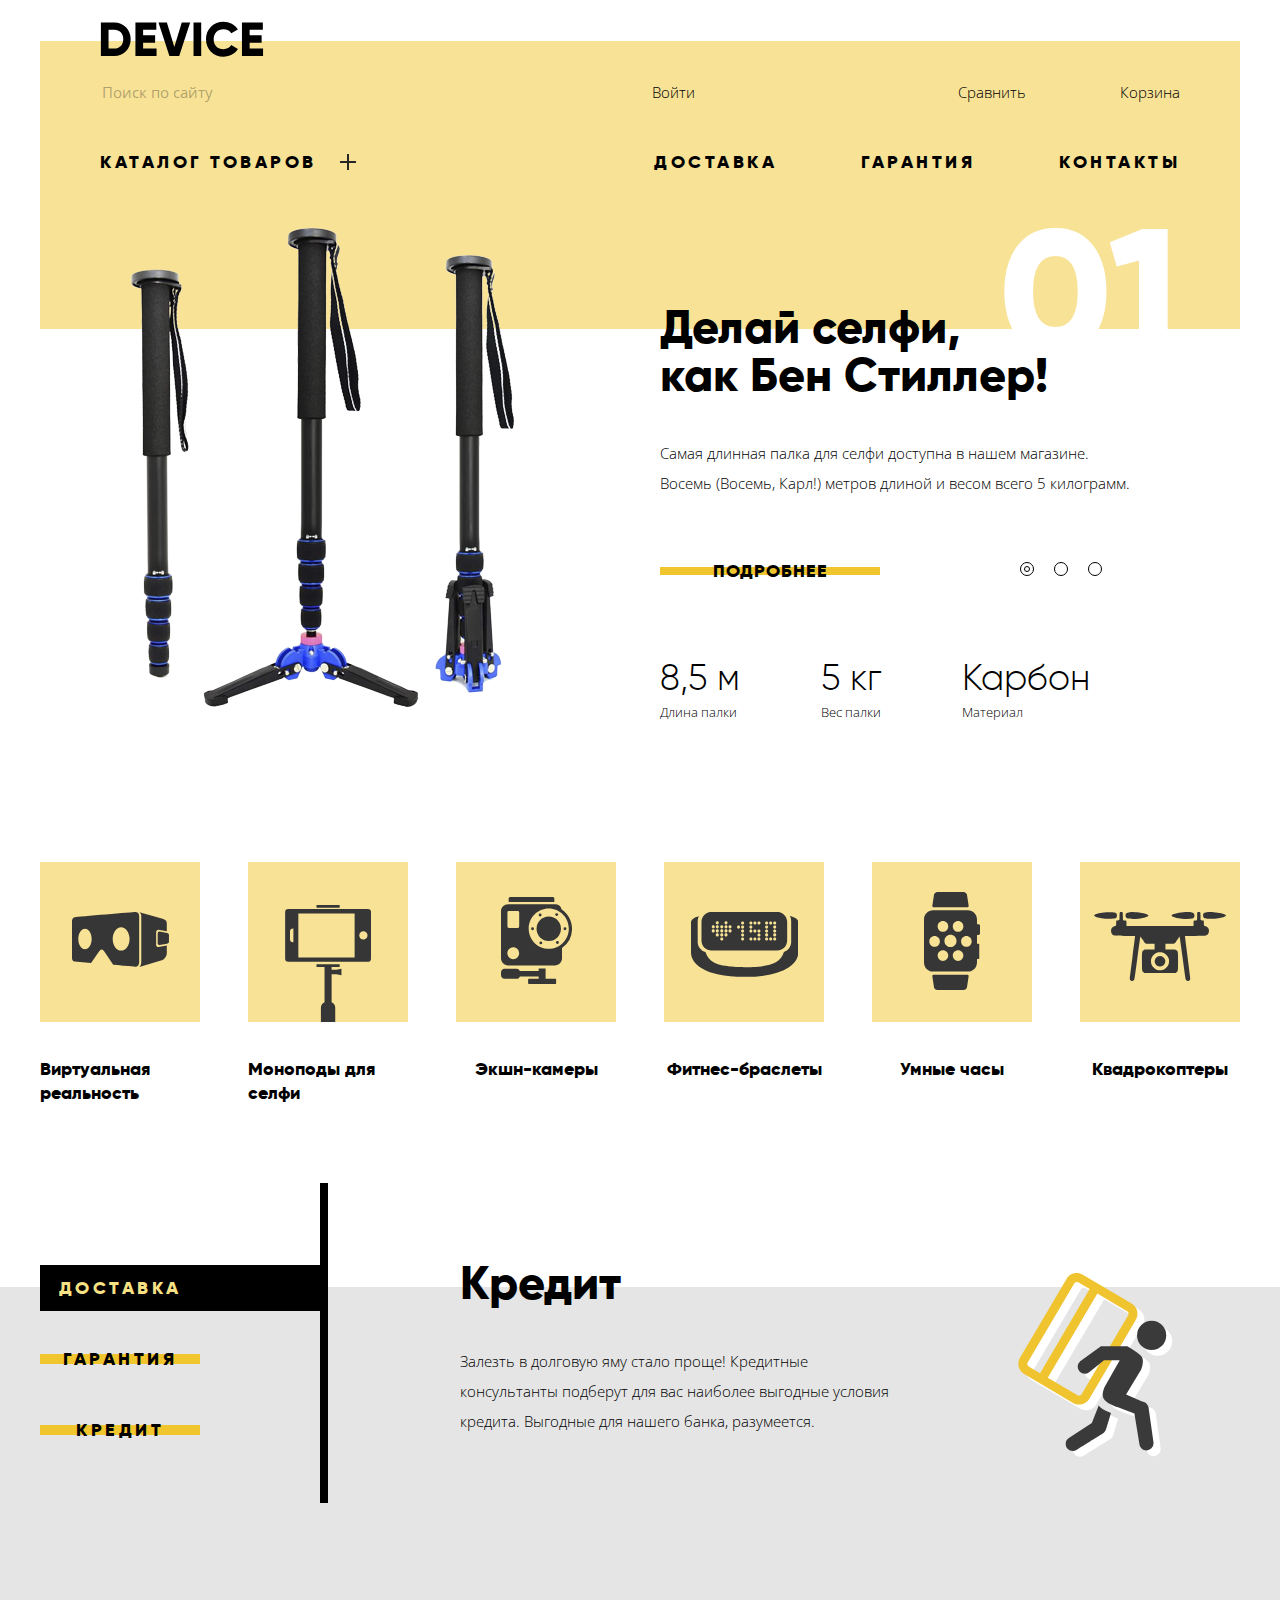
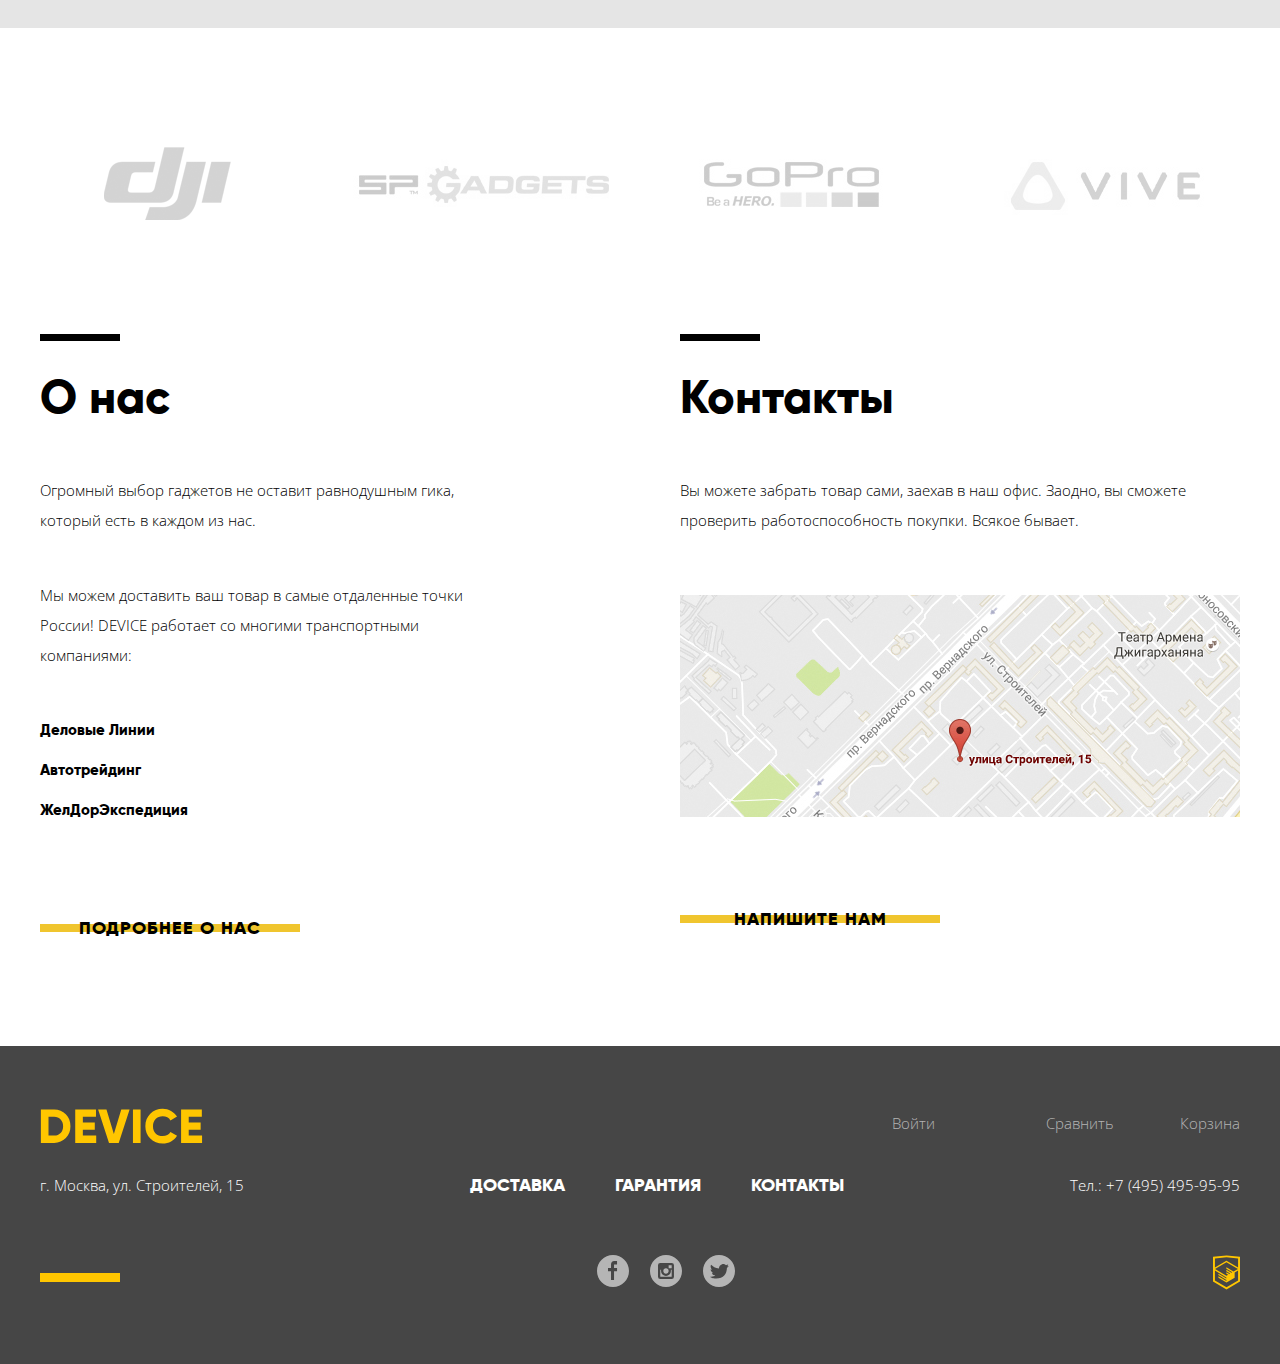
==== commit ebed4586: "добавила слайды" ====
--- a/index.html
+++ b/index.html
@@ -199,13 +199,39 @@
           <li class="button-delivery"><a href="#">Гарантия</a></li>
           <li class="button-delivery"><a href="#">Кредит</a></li>
         </ul>
-        <div class="delivery-title">
-          <h2 class="caption">Доставка</h2>
-          <p>Мы с удовольствием доставим ваш товар прямо к вашему подъезду совершенно бесплатно! Ведь мы неплохо заработаем, поднимая его на ваш этаж.</p>
-        </div>
-        <div class="delivery-man">
-          <img src="img/delivery.svg" width="136" height="164" alt="Курьер">
-        </div>
+
+        <ul class="servises-slider">
+            <li class="servis-slide slide1">
+                <div class="servises-title">
+                  <h2 class="caption">Доставка</h2>
+                  <p>Мы с удовольствием доставим ваш товар прямо к вашему подъезду совершенно бесплатно! Ведь мы неплохо заработаем, поднимая его на ваш этаж.</p>
+                </div>
+                <div class="servises-image">
+                  <img src="img/delivery.svg" width="136" height="164" alt="Курьер">
+                </div>
+            </li>
+            <li class="servis-slide slide2">
+                <div class="servises-title">
+                  <h2 class="caption">Гарантия</h2>
+                  <p>Если из-за возгорания купленного у нас товара у вас сгорит дом — не переживайте, мы выдадим вам новый.
+Товар, не дом, конечно же.</p>
+                </div>
+                <div class="servises-image">
+                  <img src="img/warranty.svg" width="171" height="194" alt="Гарантия">
+                </div>
+            </li>
+            <li class="servis-slide slide3">
+                <div class="servises-title">
+                  <h2 class="caption">Кредит</h2>
+                  <p>Залезть в долговую яму стало проще! Кредитные консультанты подберут для вас наиболее выгодные
+условия кредита. Выгодные для нашего банка, разумеется.</p>
+                </div>
+                <div class="servises-image">
+                  <img src="img/credit.svg" width="156" height="186" alt="Кредит">
+                </div>
+            </li>
+        </ul>
+
       </div>
     </section>
     <article class="partners-logo container">
@@ -403,7 +429,7 @@
     modal_map.classList.remove("modal-show");
   });
 
-   window.addEventListener("keydown", function (evt) {
+  window.addEventListener("keydown", function (evt) {
     if (evt.keyCode === 27) {
       evt.preventDefault();
       if (modal_map.classList.contains("modal-show")) {
--- a/css/style.css
+++ b/css/style.css
@@ -628,6 +628,7 @@
 .catalog-menu {
   display: none;
   position: absolute;
+  z-index: 1;
   justify-content: flex-start;
   flex-wrap: wrap;
   width: 560px;
@@ -748,6 +749,7 @@
 .slider-controls .radio-slide:nth-child(2):checked  ~ .slider-list .slider-item:nth-child(2),
 .slider-controls .radio-slide:nth-child(3):checked  ~ .slider-list .slider-item:nth-child(3) {
   display: block;
+  background-color: green;
 }
 
 .promo-slide-container {
@@ -960,15 +962,39 @@
   background-color: black;
 }
 
-.delivery-title {
+.servises-slider {
+  list-style: none;
+  margin: 0;
+  padding: 0;
+}
+
+.servises-slider .servis-slide {
+  display: flex;
+  width: 900px;
+  flex-wrap: nowrap;
+}
+
+.servises-slider .servis-slide {
+  display: none;
+}
+
+.servises-slider .servis-slide:nth-child(3) {
+  display: flex;
+}
+
+.servises-slider .servis-slide {
+  display: none;
+}
+
+.servises-title {
   width: 432px;
   margin-top: -45px;
-  margin-left: 60px;
-}
-
-.delivery-man {
+  margin-left: 120px;
+}
+
+.servises-image {
   margin-top: 8px;
-  margin-right: 62px;
+  margin-left: 125px;
 }
 
 .button-delivery a {
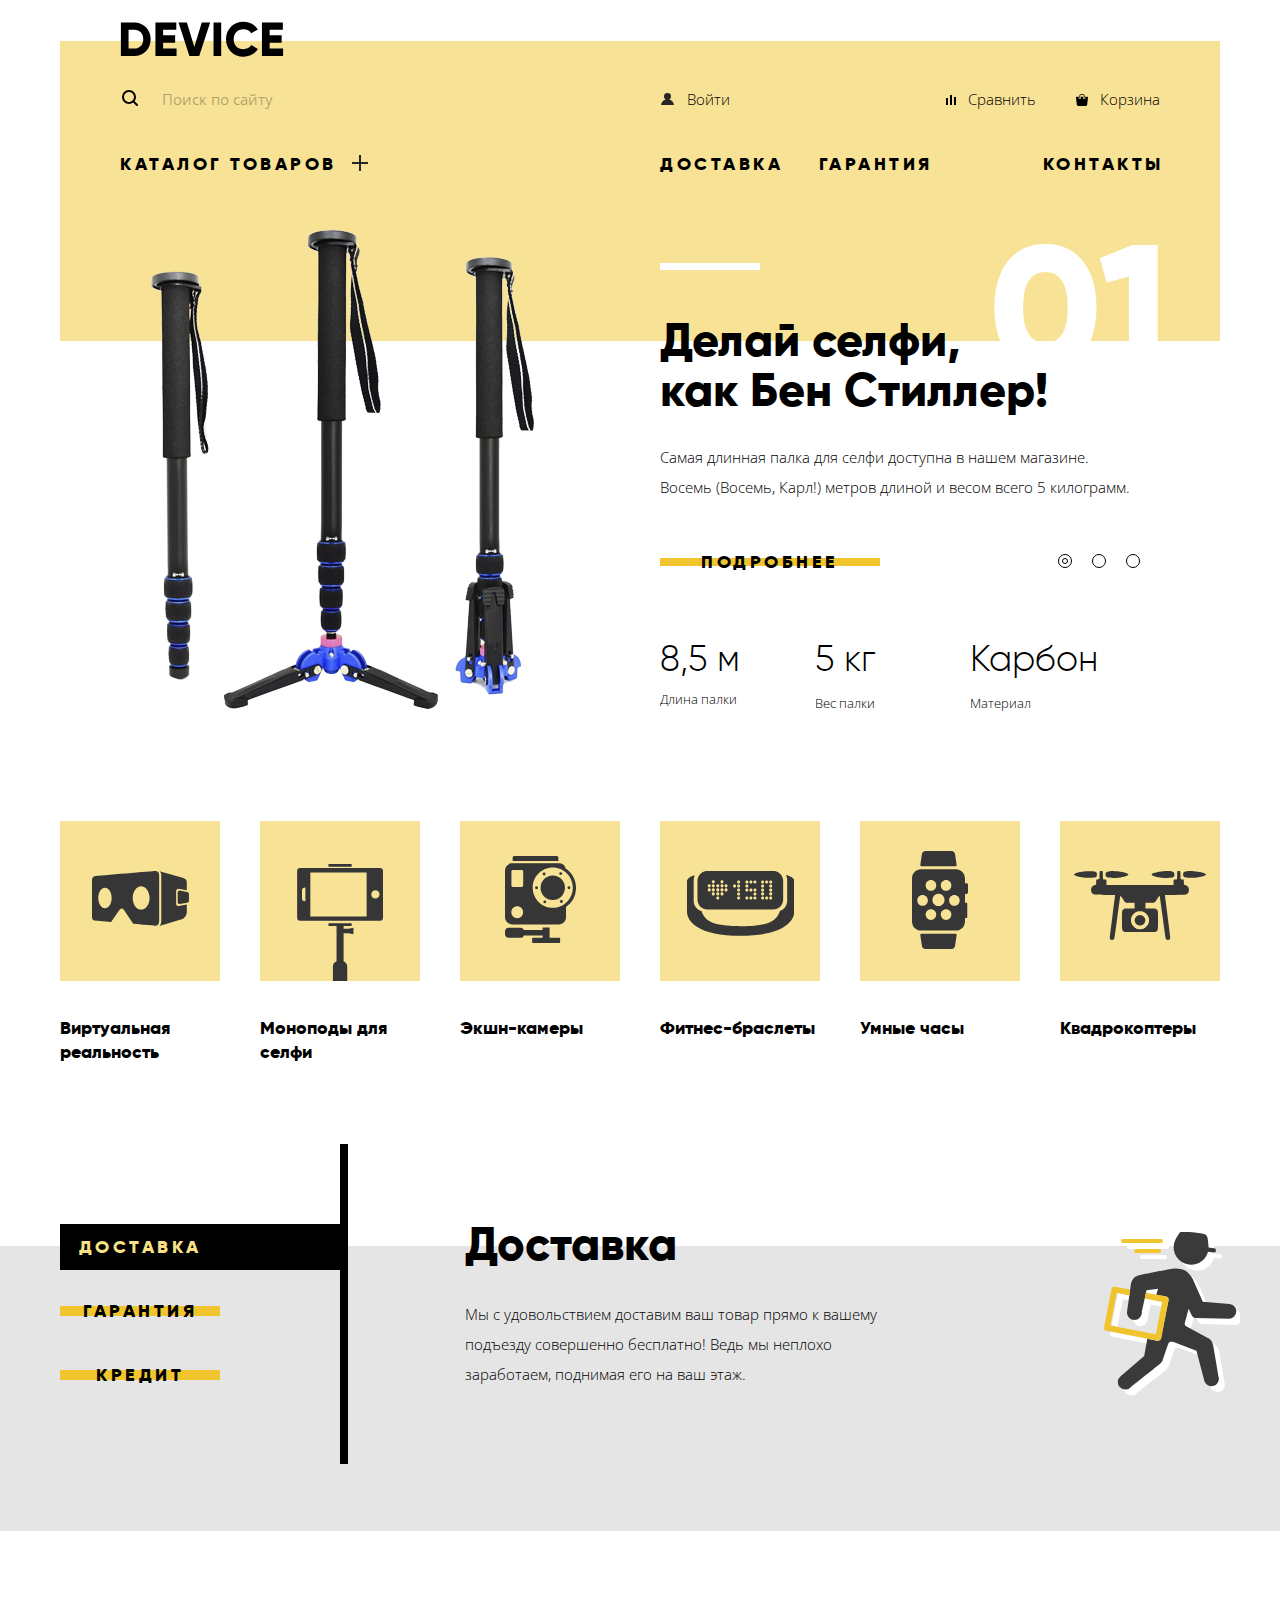
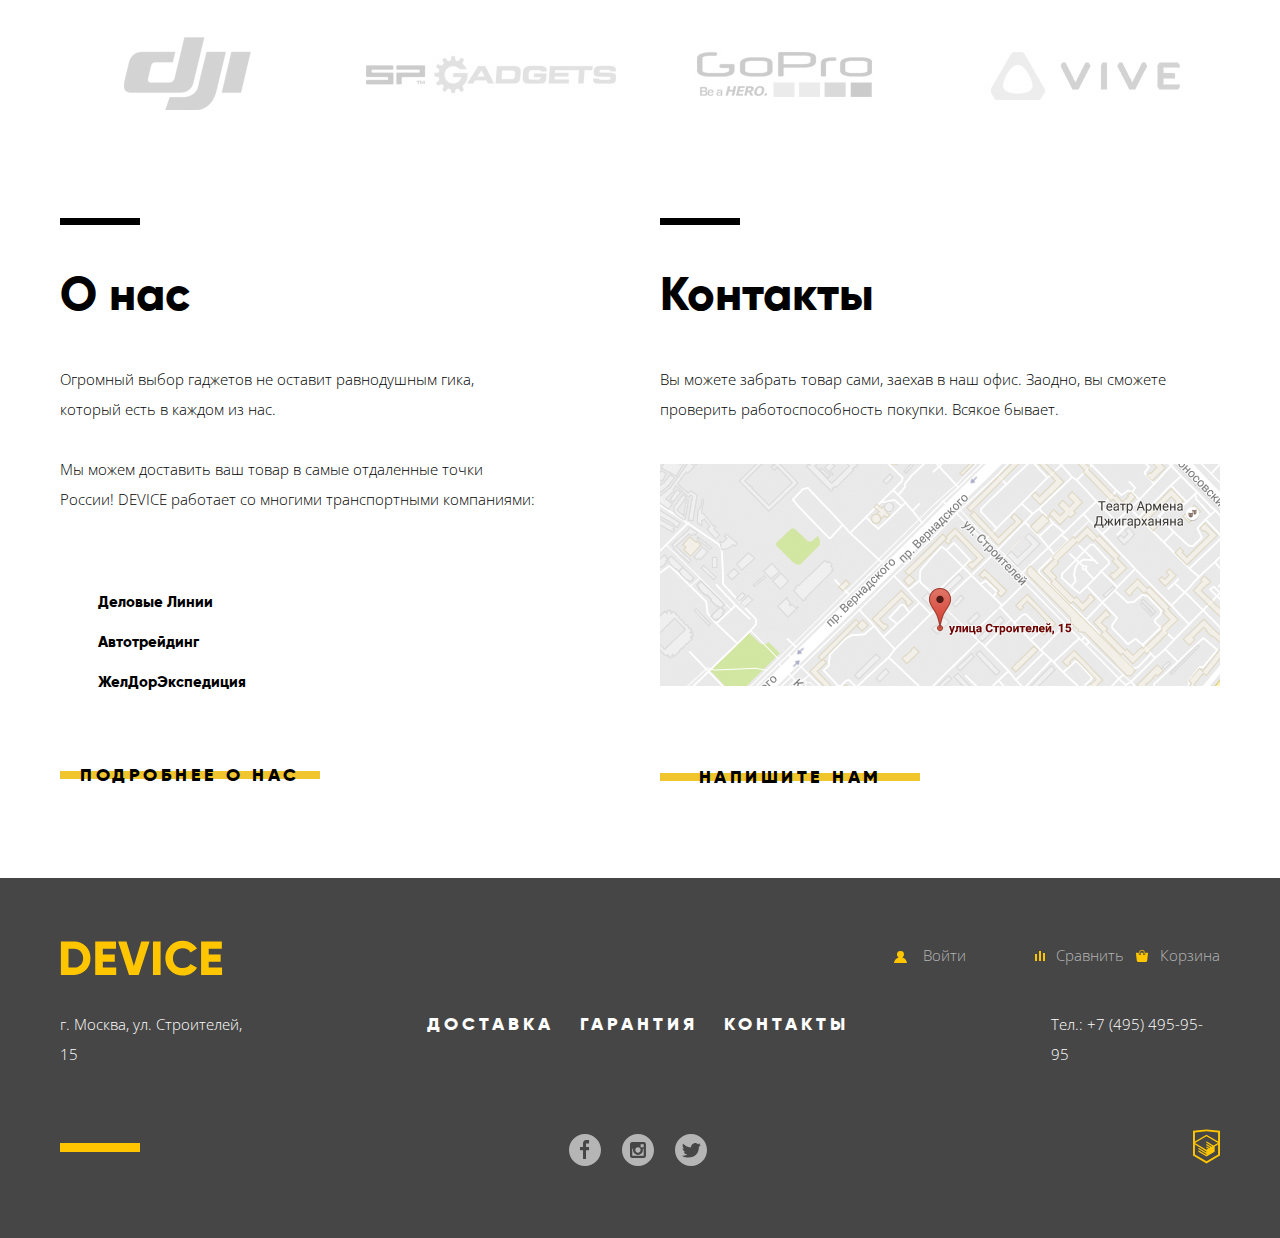
==== commit c9bef839: "правки perfect pixel" ====
--- a/index.html
+++ b/index.html
@@ -31,7 +31,7 @@
           <a class="compare-header" href="#">Сравнить</a>
           <a class="cart-header" href="#">Корзина</a>
         </div>
-        <ul class="header-site-navigation header-line2">
+        <ul class="header-site-navigation">
           <li>
             <a class="catalog-plus" href="#">Каталог товаров</a>
             <ul class="catalog-menu">
@@ -56,13 +56,17 @@
             </ul>
           </li>
           <li>
-            <a href="#">Доставка</a>
-          </li>
-          <li>
-            <a href="#">Гарантия</a>
-          </li>
-          <li>
-            <a href="#">Контакты</a>
+            <ul class="header-line2">
+              <li>
+                <a href="#">Доставка</a>
+              </li>
+              <li>
+                <a href="#">Гарантия</a>
+              </li>
+              <li>
+                <a href="#">Контакты</a>
+              </li>
+            </ul>
           </li>
         </ul>
       </nav>
@@ -71,23 +75,16 @@
   <main class="main-content">
     <h1 class="visually-hidden">Интернет-магазин Device</h1>
     <div class="container">
-      <div class="slider-controls">
-        <input class="visually-hidden radio-slide" type="radio" id="slide-1" name="toggle" checked>
-        <label class="slider-controls-item slider-controls-item--1" for="slide-1">Слайд 1</label>
-
-        <input class="visually-hidden radio-slide" type="radio" id="slide-2" name="toggle">
-        <label class="slider-controls-item  slider-controls-item--2" for="slide-2">Слайд 2</label>
-
-        <input class="visually-hidden radio-slide" type="radio" id="slide-3" name="toggle">
-        <label class="slider-controls-item slider-controls-item--3" for="slide-3">Слайд 3</label>
-      </div>
-
+      <ul class="slider-controls">
+        <li class="slider-controls-item slider-controls-item--1 toggle">Слайд 1</li>
+        <li class="slider-controls-item  slider-controls-item--2">Слайд 2</li>
+        <li class="slider-controls-item slider-controls-item--3">Слайд 3</li>
+      </ul>
       <ul class="slider-list">
-        <li class="slider-item">
+        <li class="slider-item promo-slide-1">
           <section class="promo slide1">
             <img src="img/slider-1.png" width="384" height="486" alt="Палка для селфи">
             <div class="promo-slide-container">
-              <p class="slide_number">01</p>
               <h2 class="caption">Делай селфи, <br> как Бен Стиллер!</h2>
               <p class="promo-text">Самая длинная палка для селфи доступна в нашем магазине. <br> Восемь (Восемь, Карл!) метров длиной и весом всего 5 килограмм.</p>
               <a href="#" class="description button">Подробнее</a>
@@ -109,11 +106,10 @@
             </div>
           </section>
         </li>
-        <li class="slider-item">
+        <li class="slider-item promo-slide-2">
           <section class="promo slide2">
             <img src="img/slider-2.png" width="345" height="485" alt="Палка для селфи">
             <div class="promo-slide-container">
-              <p class="slide_number">02</p>
               <h2 class="caption">Худеем <br>правильно</h2>
               <p class="promo-text">Мотивирующие фитнес-браслеты помогут найти в себе силы <br>не пропускать занятия и соблюдать диету.</p>
               <a href="#" class="description button">Подробнее</a>
@@ -131,12 +127,11 @@
             </div>
           </section>
         </li>
-        <li class="slider-item">
+        <li class="slider-item promo-slide-3">
           <section class="promo slide3">
             <img src="img/slider-3.png" width="526" height="334" alt="Палка для селфи">
             <div class="promo-slide-container">
-              <p class="slide_number">03</p>
-              <h2 class="caption">Порхает как бабочка, <br>жалит как пчела!</h2>
+              <h2 class="caption">Порхает как бабочка, жалит как пчела!</h2>
               <p>Этот обычный, на первый взгляд, квадрокоптер оснащен <br> мощным лазером, замаскированным под стандартную камеру.
               </p>
               <a href="#" class="description button">Подробнее</a>
@@ -149,8 +144,6 @@
                 <li>
                   <span class="promo-1">50 м</span>
                   <span class="promo-2">Радиус поражения</span>
-                </li>
-                <li>
                 </li>
               </ul>
             </div>
@@ -192,44 +185,46 @@
         </li>
       </ul>
     </nav>
-    <section class="delivery delivery-gradient">
-      <div class="delivery-container">
-        <ul class="delivery-items">
+    <section class="servises servises-gradient">
+      <div class="servises-container">
+        <ul class="servises-items">
           <li class="button-delivery"><a href="#">Доставка</a></li>
           <li class="button-delivery"><a href="#">Гарантия</a></li>
           <li class="button-delivery"><a href="#">Кредит</a></li>
         </ul>
 
         <ul class="servises-slider">
-            <li class="servis-slide slide1">
-                <div class="servises-title">
-                  <h2 class="caption">Доставка</h2>
-                  <p>Мы с удовольствием доставим ваш товар прямо к вашему подъезду совершенно бесплатно! Ведь мы неплохо заработаем, поднимая его на ваш этаж.</p>
-                </div>
-                <div class="servises-image">
-                  <img src="img/delivery.svg" width="136" height="164" alt="Курьер">
-                </div>
-            </li>
-            <li class="servis-slide slide2">
-                <div class="servises-title">
-                  <h2 class="caption">Гарантия</h2>
-                  <p>Если из-за возгорания купленного у нас товара у вас сгорит дом — не переживайте, мы выдадим вам новый.
-Товар, не дом, конечно же.</p>
-                </div>
-                <div class="servises-image">
-                  <img src="img/warranty.svg" width="171" height="194" alt="Гарантия">
-                </div>
-            </li>
-            <li class="servis-slide slide3">
-                <div class="servises-title">
-                  <h2 class="caption">Кредит</h2>
-                  <p>Залезть в долговую яму стало проще! Кредитные консультанты подберут для вас наиболее выгодные
-условия кредита. Выгодные для нашего банка, разумеется.</p>
-                </div>
-                <div class="servises-image">
-                  <img src="img/credit.svg" width="156" height="186" alt="Кредит">
-                </div>
-            </li>
+          <li class="servis-slide slide1">
+            <div class="servises-title">
+              <h2 class="caption">Доставка</h2>
+              <p>Мы с удовольствием доставим ваш товар прямо к вашему подъезду совершенно бесплатно! Ведь мы неплохо заработаем, поднимая его на ваш этаж.</p>
+            </div>
+            <div class="servises-image">
+              <img src="img/delivery.svg" width="136" height="164" alt="Курьер">
+            </div>
+          </li>
+          <li class="servis-slide slide2">
+            <div class="servises-title">
+              <h2 class="caption">Гарантия</h2>
+              <p>Если из-за возгорания купленного у нас товара у вас сгорит дом — не переживайте, мы выдадим вам новый.
+                Товар, не дом, конечно же.
+              </p>
+            </div>
+            <div class="servises-image">
+              <img src="img/warranty.svg" width="171" height="194" alt="Гарантия">
+            </div>
+          </li>
+          <li class="servis-slide slide3">
+            <div class="servises-title">
+              <h2 class="caption">Кредит</h2>
+              <p>Залезть в долговую яму стало проще! Кредитные консультанты подберут для вас наиболее выгодные
+                условия кредита. Выгодные для нашего банка, разумеется.
+              </p>
+            </div>
+            <div class="servises-image">
+              <img src="img/credit.svg" width="156" height="186" alt="Кредит">
+            </div>
+          </li>
         </ul>
 
       </div>
@@ -305,11 +300,11 @@
         </a>
         <ul class="footer-user-navigation">
           <li>
-            <a class="login-link" href="login.html">Войти</a>
-          </li>
-        </ul>
-        <a href="#">Сравнить</a>
-        <a href="#">Корзина</a>
+            <a class="login-link-footer" href="login.html">Войти</a>
+          </li>
+        </ul>
+        <a class="compare-footer" href="#">Сравнить</a>
+        <a class="cart-footer" href="#">Корзина</a>
       </div>
       <div class="footer-line2">
         <p class="footer-contacts">г. Москва, ул. Строителей, 15</p>
@@ -345,7 +340,7 @@
     </div>
   </footer>
 
-<script>
+  <script>
   var write_us_link =document.querySelector(".button-contacts");
   var write_us = document.querySelector(".modal-write-us");
   var close = write_us.querySelector(".modal-close");
@@ -438,6 +433,6 @@
     }
   });
 
-</script>
+  </script>
 </body>
 </html>
--- a/css/style.css
+++ b/css/style.css
@@ -24,7 +24,7 @@
   margin: 0;
   padding: 0;
   height: 100%;
-  min-width: 1220px;
+  min-width: 1200px;
 }
 
 body {
@@ -43,7 +43,6 @@
 
 .form-filter fieldset {
   padding: 0;
-  margin: 0;
   border: none;
 }
 
@@ -51,11 +50,6 @@
   display: none;
   position: fixed;
   box-shadow: 0 10px 20px rgba(0, 0, 0, 0.2);
-}
-
-.map {
-  margin-top: 45px;
-  margin-bottom: 79px;
 }
 
 .modal-map {
@@ -195,9 +189,7 @@
 }
 
 .container {
-  width: 1200px;
-  padding-right: 20px;
-  padding-left: 20px;
+  width: 1160px;
   margin: 0 auto;
   position: relative;
 }
@@ -257,6 +249,11 @@
   margin-left: 60px;
 }
 
+.caption-breadcrumbs .caption {
+  margin-top: 40px;
+  margin-bottom: 15px;
+}
+
 .breadcrumbs {
   display: flex;
   justify-content: flex-start;
@@ -264,7 +261,7 @@
   padding: 0;
   margin: 0;
   list-style: none;
-  margin-bottom: 50px;
+  margin-bottom: 45px;
 }
 
 .breadcrumbs a {
@@ -285,7 +282,7 @@
 
 .breadcrumbs li {
   position: relative;
-  margin-right: 40px;
+  margin-right: 30px;
 }
 
 .breadcrumbs li:last-child {
@@ -296,7 +293,7 @@
   content: "";
   position: absolute;
   top: 14px;
-  right: -23px;
+  right: -15px;
   width: 4px;
   height: 4px;
   border-bottom: 1px solid black;
@@ -325,65 +322,24 @@
   background-image: linear-gradient(to bottom, #dcdcdc 70px, #efefef 70px);
 }
 
-.filter-color{
+.filters .title-nav {
+  margin-top: 23px;
+}
+
+.grey-color{
   width: 100%;
   background-image: linear-gradient(to bottom, #dcdcdc 70px, #efefef 70px);
 }
 .sort-color{
   width: 100%;
   background-image: linear-gradient(to bottom, #ebebeb 70px, #ffffff 70px);
-}
-
-.filters .title-nav {
-  display: flex;
-  align-items: center;
-  justify-content: flex-start;
-  color: rgba(0, 0, 0,  1);
-  padding: 0;
-  margin: 0;
-  min-height: 70px;
 }
 
 .filters .title-nav,
 .filters .price,
 .filters .form-filter {
   width: 267px;
-  padding-left: 60px;
-}
-
-.sortnav {
-  display: flex;
-  min-height: 70px;
-  width:837px;
-  margin-right: auto;
-  padding-right: auto;
-  justify-content: space-between;
-  align-items: center;
-}
-
-.sortnav .title-nav {
-  margin-left: 70px;
-  margin-right: 52px;
-}
-
-.sortnav a {
-  color: rgba(0, 0, 0,  0.3);
-}
-
-.sortnav a:first-of-type {
-  color: rgba(0, 0, 0,  1);
-}
-
-.sortnav a:hover {
-  color: rgba(0, 0, 0,  0.6);
-}
-
-.sortnav a:active {
-  color: rgba(0, 0, 0,  1);
-}
-
-.sortnav a:first-of-type {
-
+  margin-left: 60px;
 }
 
 .title-nav {
@@ -394,8 +350,48 @@
   text-transform: uppercase;
 }
 
+.title-nav,
+.filter-button {
+  letter-spacing: 3.5px;
+}
+
+.sortnav {
+  display: flex;
+  min-height: 70px;
+  width:837px;
+  margin-right: auto;
+  padding-right: auto;
+  justify-content: space-between;
+  align-items: center;
+}
+
+.sortnav .title-nav {
+  margin-left: 74px;
+  margin-right: 50px;
+}
+
+.sortnav a {
+  color: rgba(0, 0, 0,  0.3);
+}
+
+.sortnav a:first-of-type {
+  color: rgba(0, 0, 0,  1);
+}
+
+.sortnav a:hover {
+  color: rgba(0, 0, 0,  0.6);
+}
+
+.sortnav a:active {
+  color: rgba(0, 0, 0,  1);
+}
+
+.sortnav a:first-of-type {
+
+}
+
 .sort-type {
-  margin-left: 30px;
+  margin-left: 25px;
   margin-right: 30px;
 }
 
@@ -412,15 +408,16 @@
   position: absolute;
   width: 0;
   height: 0;
-  border-left: 3.5px solid transparent;
-  border-right: 3.5px solid transparent;
-  border-bottom: 7px solid #000000;
+  top: -5px;
+  border-left: 5px solid transparent;
+  border-right: 5px solid transparent;
+  border-bottom: 10px solid #000000;
   opacity: 0.2;
 }
 
 .descend {
   position: relative;
-  margin-left: 15px;
+  margin-left: 40px;
 }
 
 .descend::before {
@@ -428,10 +425,11 @@
   position: absolute;
   width: 0;
   height: 0;
-  left:-10px;
-  border-left: 3.5px solid transparent;
-  border-right: 3.5px solid transparent;
-  border-top: 7px solid #000000;
+  top: -5px;
+  left:-12px;
+  border-left: 5px solid transparent;
+  border-right: 5px solid transparent;
+  border-top: 10px solid #000000;
 }
 
 .main-header {
@@ -463,27 +461,26 @@
   align-items: baseline;
   margin-left: 60px;
   margin-right: 60px;
-  margin-top: 20px;
-  margin-bottom: 35px;
-}
-
-.header-line2 {
-  display: flex;
-  justify-content: space-between;
+  margin-top: 27px;
 }
 
 .header-site-navigation {
   list-style: none;
   margin: 0;
   padding: 0;
+
+  display: flex;
+  justify-content: space-between;
+  margin-top: 30px;
+  margin-left: 60px;
+  margin-right: 60px;
+
   letter-spacing: 3.5px;
   font-family: 'Gilroy', Arial, sans-serif;
   font-weight: 800;
   font-size: 18px;
   line-height: 24px;
   text-transform: uppercase;
-  margin-left: 60px;
-  margin-right: 60px;
 }
 
 .user-navigation,
@@ -501,27 +498,9 @@
 
 .user-navigation {
   display: flex;
-  width: 224px;
-  justify-content: space-between;
-}
-
-.login-link {
-  margin-right: 210px;
-}
-
-.footer-user-navigation .login-link {
-  margin-right: 45px;
-  margin-left: 165px;
-}
-
-.logout {
-  opacity: 0.6;
-}
-
-.compare-header {
-  width: 100px;
-  margin-right: 40px;
-  margin-left: 60px;
+  width: 230px;
+  justify-content: flex-start;
+
 }
 
 .site-navigation {
@@ -536,14 +515,27 @@
   display: flex;
   justify-content: space-between;
   width: 440px;
-  margin-right: 90px;
+  margin-right: 75px;
+  position: relative;
+}
+
+.search-form::before {
+  content: "";
+  position: absolute;
+  background-image: url("../img/search.svg");
+  z-index: 10;
+  background-repeat: no-repeat;
+  width: 17px;
+  height: 17px;
+  margin-left: 2px;
 }
 
 .input-search {
   background-color: transparent;
   border: 0px;
   padding-bottom: 14px;
-  width: 350px;
+  width: 310px;
+  margin-left: 40px;
 }
 
 .input-search::placeholder {
@@ -566,7 +558,6 @@
   outline: none;
   border-bottom: 2px solid black;
 }
-
 
 .button-search {
   background-color: transparent;
@@ -617,12 +608,30 @@
   background-repeat: no-repeat;
   width: 16px;
   height: 16px;
-  left: 100%;
-  top: 4px;
+  margin-left: 15px;
+  top: 3px;
 }
 
 .catalog-plus:hover::after {
   opacity: 0.6;
+}
+
+.header-line2 {
+  list-style: none;
+  margin: 0;
+  padding: 0;
+  display: flex;
+  width: 500px;
+  justify-content: space-between;
+}
+
+.header-line2 li:first-child {
+  margin-right: 26px;
+}
+
+.header-line2 li:last-child {
+  margin-left: 100px;
+  margin-right: -3.5px;
 }
 
 .catalog-menu {
@@ -633,19 +642,19 @@
   flex-wrap: wrap;
   width: 560px;
   background-color: #f7e296;
-  padding-top: 40px;
-  padding-bottom: 16px;
+  padding-top: 30px;
+  padding-bottom: 20px;
   margin-left: -60px;
   padding-left: 60px;
-  padding-right: 581px;
+  padding-right: 540px;
 }
 
 .catalog-menu li:nth-child(1){
-  margin-right: 57px;
+  margin-right: 65px;
 }
 
 .catalog-menu li:nth-child(2){
-  margin-right: 78px;
+  margin-right: 80px;
 }
 
 .catalog-menu li:nth-child(4){
@@ -666,40 +675,84 @@
 .catalog-menu li {
   margin-bottom: 20px;
 }
-.catalog-menu li:last-child {
-  margin-bottom: 0px;
+
+.login-link,
+.user-name {
+  position: relative;
+}
+
+.login-link::before,
+.user-name::before {
+  content: "";
+  position: absolute;
+  background-image: url("../img/user.svg");
+  background-repeat: no-repeat;
+  width: 14px;
+  margin-right: 12px;
+  height: 14px;
+  right: 100%;
+  top: 4px;
+}
+
+.compare-header {
+  width: 80px;
+  position: relative;
+  padding: 0;
+}
+
+.compare-header::before {
+  content: "";
+  position: absolute;
+  background-image: url("../img/compare.svg");
+  background-repeat: no-repeat;
+  width: 10px;
+  height: 14px;
+  right: 100%;
+  top: 11px;
+  margin-right: 12px;
+}
+
+.cart-header {
+  width: 60px;
+  position: relative;
+  padding: 0;
+}
+
+.cart-header::before {
+  content: "";
+  position: absolute;
+  background-image: url("../img/cart.svg");
+  background-repeat: no-repeat;
+  width: 14px;
+  margin-right: 10px;
+  height: 14px;
+  right: 100%;
+  top: 10px;
 }
 
 .promo {
   display: flex;
   justify-content: space-between;
-  background-image: linear-gradient(to bottom, #f7e296 105px, #ffffff 105px);
-  position: relative;
-}
-
-.slide_number {
-  font-family: 'Gilroy', Arial, sans-serif;
-  font-weight: 800;
-  font-size: 179.2px;
-  line-height: 179.2px;
-  position: absolute;
-  top: -200px;
-  right: 60px;
-  color: white;
+  background-image: linear-gradient(to bottom, #f7e296 115px, #ffffff 115px);
+  position: relative;
 }
 
 .slider-controls {
+  list-style: none;
+  margin: 0;
+  padding: 0;
   display: flex;
   justify-content: space-between;
   width: 80px;
   font-size: 0;
   position: absolute;
-  top: 330px;
-  left: 80%;
+  top: 320px;
+  left: 85%;
+  margin-left: 4px;
   align-items: center;
 }
 
-.slider-controls label {
+.slider-controls .slider-controls-item {
   position: relative;
   display: inline-block;
   width: 12px;
@@ -707,7 +760,8 @@
   border-radius: 50%;
   cursor: pointer;
 }
-.slider-controls label::after {
+
+.slider-controls .slider-controls-item::before {
   content: "";
   position: absolute;
   top: 8px;
@@ -719,7 +773,7 @@
   border: 1px solid black;
 }
 
-.radio-slide:checked + label::before {
+.slider-controls .toggle::after {
   content: "";
   position: absolute;
   top: 12px;
@@ -741,41 +795,101 @@
   display: none;
 }
 
-.slider-list .slider-item:nth-child(1) {
+.slider-list li:nth-child(1) {
   display: block;
-}
-
-.slider-controls .radio-slide:nth-child(1):checked  ~ .slider-list .slider-item:nth-child(1),
-.slider-controls .radio-slide:nth-child(2):checked  ~ .slider-list .slider-item:nth-child(2),
-.slider-controls .radio-slide:nth-child(3):checked  ~ .slider-list .slider-item:nth-child(3) {
-  display: block;
-  background-color: green;
 }
 
 .promo-slide-container {
   width: 500px;
-  margin-right: 80px;
-  margin-top: 40px;
-}
-
-.promo img {
+  margin-right: 60px;
+  margin-top: 50px;
+  z-index: 1;
+  position: relative;
+}
+
+.slide1 img {
   margin-left: 90px;
+}
+
+.slide3 img {
+  margin-top: 60px;
+  margin-left: 25px;
+  margin-bottom: 90px;
+}
+
+.slide2 img {
+  margin-top: 10px;
+  margin-left: 110px;
+  margin-bottom: -10px;
+}
+
+.slide3 .caption {
+  margin-bottom: 25px;
+}
+
+.slide3 .promo-options {
+  width: 275px;
+}
+
+.promo-slide-1>.slide1::before,
+.promo-slide-2>.slide2::before,
+.promo-slide-3>.slide3::before {
+  content: "";
+  position: absolute;
+  width: 100px;
+  height: 7px;
+  background-color: #ffffff;
+  top: 37px;
+  right: 460px;
+  z-index: 0;
+}
+
+
+.promo-slide-1>.slide1::after {
+  content: "01";
+}
+
+.promo-slide-2>.slide2::after {
+  content: "02";
+}
+
+.promo-slide-3>.slide3::after {
+  content: "03";
+}
+
+.slide1::after,
+.slide2::after,
+.slide3::after {
+  font-family: 'Gilroy', Arial, sans-serif;
+  font-weight: 800;
+  font-size: 179.2px;
+  line-height: 179.2px;
+  position: absolute;
+  top: -7px;
+  right: 50px;
+  color: white;
+  z-index: 0;
 }
 
 .caption {
   font-family: 'Gilroy', Arial, sans-serif;
   font-weight: 800;
   font-size: 47px;
-  line-height: 48px;
+  line-height: 50px;
+}
+
+.promo-text {
+  margin-top: -12px;
 }
 
 .promo-options {
   display: flex;
   justify-content: space-between;
   list-style: none;
-  margin: 0;
-  padding: 0;
-  margin-top: 15px;
+  flex-wrap: wrap;
+  margin: 0;
+  padding: 0;
+  margin-top: 5px;
   margin-right: 70px;
 }
 
@@ -787,6 +901,8 @@
   margin: 0;
   padding: 0;
   margin-top: 45px;
+  width: 120px;
+  flex-wrap: wrap;
 }
 
 .promo-1 {
@@ -794,6 +910,7 @@
   font-weight: 300;
   font-size: 36px;
   line-height: 48px;
+  flex-grow: 1;
 }
 
 .promo-2 {
@@ -801,10 +918,14 @@
   font-weight: 300;
   font-size: 13px;
   line-height: 20px;
-}
-
-.promo .button {
-  margin-top: 35px;
+  margin-top: 7px;
+}
+
+.promo-slide-container .description {
+  margin: 0;
+  margin-top: 22px;
+  width: 220px;
+  letter-spacing: 3.5px;
 }
 
 .catalog-nav {
@@ -820,14 +941,19 @@
   display: flex;
   flex-wrap: wrap;
   justify-content: space-between;
-  margin-top: 300px;
+  margin-top: 268px;
 }
 
 .catalog-nav a {
   position: relative;
   display: flex;
+  text-align: left;
   justify-content: center;
   padding-top: 35px;
+}
+
+.catalog-nav span {
+  width: 100%;
 }
 
 .catalog-img::before {
@@ -922,25 +1048,24 @@
   margin-right: 0px;
 }
 
-.delivery {
+.servises {
   margin-top: 160px;
-  margin-bottom: 107px;
   width: 100%;
-  background-color: #e5e5e5;
   background-image: linear-gradient(to bottom, #ffffff 22px, #e5e5e5 22px);
 }
 
-.delivery-container {
-  display: flex;
-  width: 1200px;
+.servises-container {
+  display: flex;
+  width: 1160px;
   padding-left: 20px;
   padding-right: 20px;
-  padding-bottom: 150px;
+  padding-bottom: 115px;
   margin: auto;
   justify-content: space-between;
-}
-
-.delivery-items {
+
+}
+
+.servises-items {
   list-style: none;
   margin: 0;
   padding: 0;
@@ -948,14 +1073,14 @@
   position: relative;
 }
 
-.delivery-items li {
-  margin-bottom: 25px;
-}
-
-.delivery-items::after {
-  content: "";
-  position: absolute;
-  top: -82px;
+.servises-items li {
+  margin-bottom: 18px;
+}
+
+.servises-items::after {
+  content: "";
+  position: absolute;
+  top: -80px;
   left: 100%;
   height: 320px;
   width: 8px;
@@ -966,6 +1091,7 @@
   list-style: none;
   margin: 0;
   padding: 0;
+
 }
 
 .servises-slider .servis-slide {
@@ -978,18 +1104,25 @@
   display: none;
 }
 
-.servises-slider .servis-slide:nth-child(3) {
-  display: flex;
-}
-
-.servises-slider .servis-slide {
-  display: none;
+.servises-slider .servis-slide:nth-child(1) {
+  display: flex;
 }
 
 .servises-title {
   width: 432px;
-  margin-top: -45px;
-  margin-left: 120px;
+  margin: 0;
+  padding: 0;
+  margin-left: 125px;
+}
+
+.servises-title .caption {
+  margin: 0;
+  padding: 0;
+  margin-top: -5px;
+}
+
+.servises-title p {
+  margin-top: 30px;
 }
 
 .servises-image {
@@ -1043,18 +1176,9 @@
   padding-bottom: 11px;
 }
 
-
-.button-features,
-.button-contacts {
-  width: 260px;
-}
-
-.description {
-  width: 220px;
-}
-
 .partners-logo {
-  margin-bottom: 90px;
+  margin-top: 94px;
+  margin-bottom: 84px;
 }
 
 .partners-logo-img {
@@ -1079,22 +1203,22 @@
   display: flex;
   justify-content: space-between;
   position: relative;
-  margin-bottom: 95px;
-  margin-top: 12px;
+  margin-bottom: 78px;
+  margin-top: 96px;
 }
 
 .features::before,
 .contacts::before {
   content: "";
   position: absolute;
-  top: 0px;
+  top: -12px;
   width: 80px;
   height: 7px;
   background-color: black;
 }
 
 .features {
-  width: 460px;
+  width: 475px;
   display: flex;
   flex-direction: column;
 }
@@ -1105,16 +1229,25 @@
   flex-direction: column;
 }
 
-.features p {
-  padding-bottom: 15px;
+.features .caption,
+.contacts .caption {
+  margin-bottom: 45px;
+}
+
+.features p,
+.contacts p {
+  padding: 0;
+  margin: 0;
+  margin-bottom: 30px;
 }
 
 .transport-company {
   list-style: none;
   padding: 0;
   margin: 0;
-  margin-top: 15px;
-  margin-bottom: 80px;
+  margin-top: 43px;
+  margin-left: 38px;
+  margin-bottom: 55px;
 
   font-family: 'Gilroy', Arial, sans-serif;
   font-weight: 800;
@@ -1128,6 +1261,17 @@
 
 .transport-company li:last-child {
   padding-bottom: 0;
+}
+
+.button-features,
+.button-contacts {
+  width: 260px;
+  letter-spacing: 3.5px;
+}
+
+.map {
+  margin-top: 10px;
+  margin-bottom: 68px;
 }
 
 .button {
@@ -1145,7 +1289,6 @@
   text-transform: uppercase;
   border: none;
   outline: none;
-  letter-spacing: 1px;
 }
 
 .inner-button {
@@ -1182,28 +1325,98 @@
 .footer-line3 {
   display: flex;
   justify-content: space-between;
-  align-items: flex-start;
   width: 100%;
 }
 
 .footer-user-navigation,
 .footer-site-navigation {
   display: flex;
-  justify-content: space-between;
   list-style: none;
   margin: 0;
   padding: 0;
 }
 
+.footer-site-navigation {
+  justify-content: space-between;
+}
+
 .footer-user-navigation {
-  margin-left: 500px;
+  margin-left: 520px;
+  margin-right: 45px;
+  justify-content: flex-start;
+}
+
+.footer-user-navigation .login-link-footer {
+  margin-right: 45px;
+  margin-left: 180px;
+}
+
+.cart-footer {
+  margin-left: 30px;
+}
+
+.login-link-footer,
+.user-name-footer {
+  position: relative;
+}
+
+.login-link-footer::before,
+.user-name-footer::before {
+  content: "";
+  position: absolute;
+  background-image: url("../img/user-footer.svg");
+  background-repeat: no-repeat;
+  width: 14px;
+  margin-right: 15px;
+  height: 14px;
+  right: 100%;
+  top: 11px;
+}
+
+.compare-footer {
+  width: 80px;
+  position: relative;
+  padding: 0;
+}
+
+.compare-footer::before {
+  content: "";
+  position: absolute;
+  background-image: url("../img/compare-footer.svg");
+  background-repeat: no-repeat;
+  width: 10px;
+  height: 14px;
+  right: 100%;
+  top: 11px;
+  margin-right: 11px;
+}
+
+.cart-footer {
+  width: 60px;
+  position: relative;
+  padding: 0;
+}
+
+.cart-footer::before {
+  content: "";
+  position: absolute;
+  background-image: url("../img/cart-footer.svg");
+  background-repeat: no-repeat;
+  width: 14px;
+  margin-right: 10px;
+  height: 14px;
+  right: 100%;
+  top: 10px;
+}
+
+.logout {
+  opacity: 0.6;
 }
 
 .user-navigation li,
 .footer-user-navigation li {
   margin-right: 20px;
 }
-
 
 .user-navigation li:last-child,
 .footer-user-navigation li:last-child {
@@ -1237,17 +1450,8 @@
   opacity: 0.3;
 }
 
-.footer-line1 a:nth-child(3) {
-  padding-right: 42px;
-  padding-left: 42px;
-}
-
 .footer-line2 {
-  margin-top: 26px;
-}
-
-.footer-line3 {
-  margin-top: 55px;
+  margin-top: 33px;
 }
 
 .footer-line2 p {
@@ -1257,8 +1461,10 @@
 
 .footer-site-navigation {
   display: flex;
-  justify-content: space-around;
+  justify-content: space-between;
   width: 425px;
+  margin-left: 165px;
+  margin-right: 202px;
 }
 
 .footer-site-navigation a {
@@ -1268,6 +1474,7 @@
   line-height: 24px;
   text-transform: uppercase;
   color: #ffffff;
+  letter-spacing: 4px;
 }
 
 .footer-site-navigation a:hover {
@@ -1279,15 +1486,16 @@
 }
 
 .footer-line3 {
-  position: relative;
-  align-items: flex-start;
+  margin-top: 60px;
+  position: relative;
 }
 
 .footer-line3::before {
   content: "";
-  align-self: center;
+  position: absolute;
   height: 9px;
   width: 80px;
+  top: 14px;
   background-color: #ffc600;
 }
 
@@ -1297,7 +1505,7 @@
   padding: 0;
   display: flex;
   justify-content: space-between;
-  align-items: center;
+  margin: auto;
   position: relative;
   min-width: 140px;
 }
@@ -1318,7 +1526,7 @@
   content: "";
   display: block;
   position: absolute;
-  left: 0px;
+  left: 12px;
   width: 34px;
   height: 34px;
   opacity: 0.6;
@@ -1374,6 +1582,90 @@
   color: rgba(0, 0, 0,  0.3);
 }
 
+.cost-range {
+  margin-top: 93px;
+  margin-bottom: 45px;
+  position: relative;
+}
+.cost-range::before {
+  content: "";
+  width: 200px;
+  height: 3px;
+  top: -12px;
+  left: -2px;
+  background-color: black;
+  position: absolute;
+}
+
+.cost-range::after {
+  content: "";
+  width: 200px;
+  height: 2px;
+  top: 100%;
+  left: -2px;
+  margin-top: 30px;
+  background-color: black;
+  position: absolute;
+}
+
+.price-range {
+  margin-top: -5px;
+}
+
+.price-range span {
+  color: rgba(0, 0, 0,  0.3);
+  margin-right: 55px;
+}
+
+.range-controls {
+  margin-top: 33px;
+  margin-bottom: 10px;
+  position: relative;
+}
+
+.range-controls .range {
+  height: 2px;
+  width: 200px;
+  background: #dbdbdb;
+}
+
+.range-controls .range-bar {
+  width: 108px;
+  height: 2px;
+  background: #91c92f;
+}
+
+.range-toggle {
+  position: absolute;
+  top: -9px;
+
+  width: 4px;
+  height: 4px;
+
+  background: #ababab;
+  border: 8px solid #ffffff;
+  border-radius: 50%;
+  box-shadow: 0 2px 1px 0 rgba(0, 1, 1, 0.2);
+  cursor: pointer;
+}
+
+.range-toggle:hover {
+  background: #ababab;
+}
+
+.range-toggle-min {
+  left: -8px;
+}
+
+.range-toggle-max {
+  left: 107px;
+}
+
+.filter-color {
+  margin-top: 25px;
+  margin-bottom: 38px;
+}
+
 .filter-option {
   list-style: none;
   margin: 0;
@@ -1387,7 +1679,6 @@
 
 .filter-option label {
   position: relative;
-
   display: block;
   vertical-align: middle;
   cursor: pointer;
@@ -1418,13 +1709,19 @@
   height: 27px;
 }
 
+.filter-bluetooth {
+  margin-top: 22px;
+  margin-bottom: 25px;
+}
+
+
 .filter-input-radio + label::before {
   content: "";
   position: absolute;
   left: -42px;
-  top: -5px;
-  width: 20px;
-  height: 20px;
+  top: 3px;
+  width: 15px;
+  height: 15px;
   border: 5px solid #000000;
   border-radius: 50%;
 }
@@ -1433,9 +1730,9 @@
   content: "";
   position: absolute;
   left: -42px;
-  top: -5px;
-  width: 20px;
-  height: 20px;
+  top: 3px;
+  width: 15px;
+  height: 15px;
   border: 5px solid #000000;
   border-radius: 50%;
 }
@@ -1443,10 +1740,10 @@
 .filter-input-radio:checked + label::after {
   content: "";
   position: absolute;
-  left: -32px;
-  top: 5px;
-  width: 10px;
-  height: 10px;
+  left: -34px;
+  top: 11px;
+  width: 9px;
+  height: 9px;
   background-color: #000000;
   border-radius: 50%;
 }
@@ -1478,18 +1775,34 @@
   display: flex;
   justify-content: space-between;
   flex-wrap: wrap;
-  margin-left: 54px;
-  margin-bottom: 60px;
+  margin-top: 42px;
+  margin-left: 70px;
+  margin-bottom: 18px;
+  width: 760px;
+}
+
+.catalog-item article {
+  display: flex;
+  justify-content: space-between;
+  width: 360px;
+  margin-top: 27px;
+  align-items: flex-start;
+  flex-wrap: wrap;
 }
 
 .catalog-item img {
   position: relative;
-  margin-bottom: 35px;
+  margin-bottom: 15px;
 }
 
 .cart-compare {
   position: absolute;
   display: none;
+  width: 360px;
+  height: 380px;
+  margin-top: -45px;
+  z-index: 1;
+  background-color: rgba(239, 239, 239, 0.7);
   flex-direction: column;
   align-items: center;
   justify-content: center;
@@ -1499,18 +1812,9 @@
   opacity: 0.3;
 }
 
-.catalog-item img:hover ~ .cart-compare {
-  display: flex;
-}
-
-
-.catalog-item article {
-  display: flex;
-  justify-content: space-between;
-  width: 360px;
-  margin-top: 75px;
-  align-items: center;
-  flex-wrap: wrap;
+.catalog-item img:hover ~ .cart-compare,
+.cart-compare:hover {
+  display: flex;
 }
 
 .catalog-item h3 {
@@ -1527,6 +1831,7 @@
 }
 
 .catalog-item .catalog-item-price {
+  margin-top: 20px;
   font-family: 'Gilroy', Arial, sans-serif;
   font-weight: 300;
   font-size: 16px;
@@ -1534,6 +1839,7 @@
 }
 
 .add-to-compare {
+  margin-top: 20px;
   font-size: 13px;
   line-height: 20px;
   color: rgba(0, 0, 0,  0.6);
@@ -1553,22 +1859,28 @@
   padding: 0;
   display: flex;
   min-height: 70px;
+  width: 760px;
+  margin-left: 70px;
   background-color: #ebebeb;
   justify-content: space-between;
   align-items: center;
   flex-wrap: wrap;
-  margin-left: 58px;
   margin-bottom: 75px;
 }
 
+.navpage li:first-child,
+.navpage li:last-child {
+  letter-spacing: 3.5px;
+}
+
 .navpage li:first-child {
-  margin-left: 30px;
-  margin-right: 230px;
+  margin-left: 33px;
+  margin-right: 210px;
 }
 
 .navpage li:last-child {
-  margin-left: 230px;
-  margin-right: 30px;
+  margin-left: 200px;
+  margin-right: 24px;
 }
 
 .navpage a {
@@ -1585,7 +1897,6 @@
 .page:last-child a {
   color: #000000;
 }
-
 .navpage li:first-child:hover,
 .navpage li:last-child:hover {
   background-color: #d9d9d9;
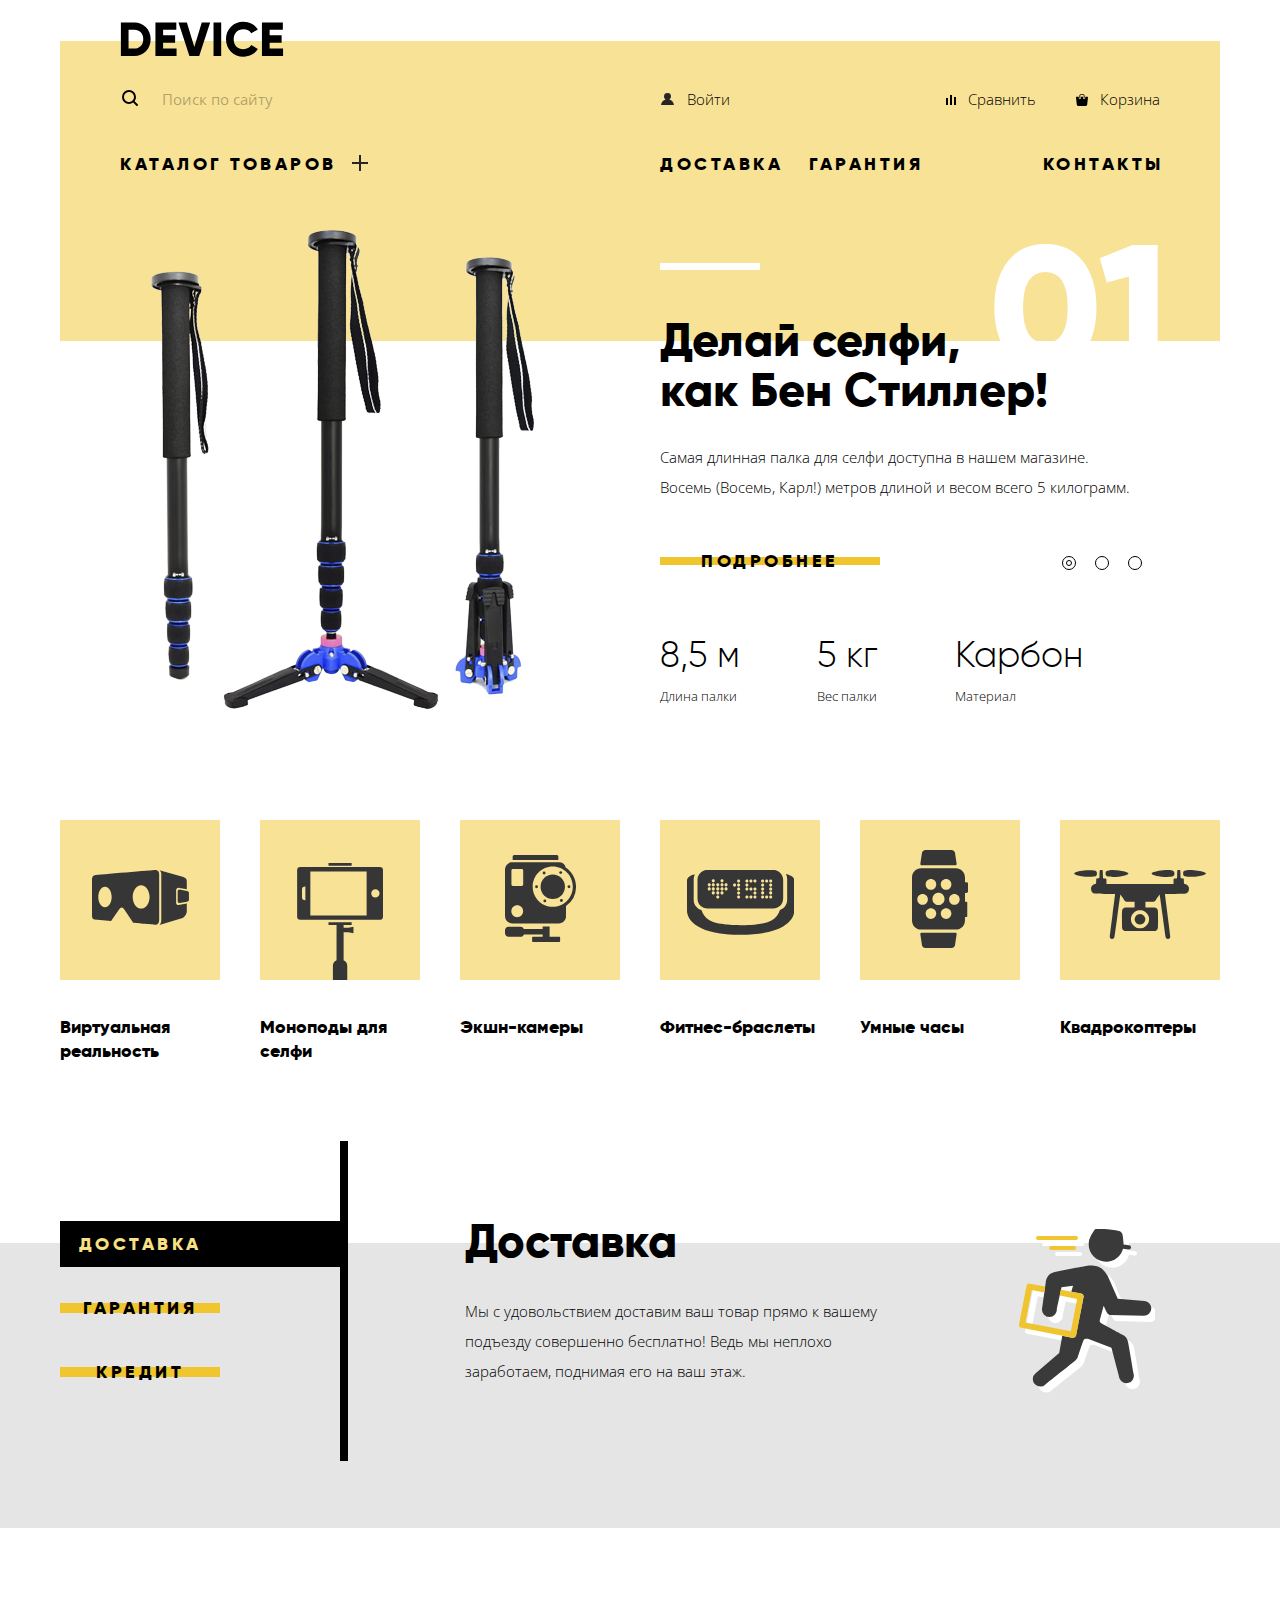
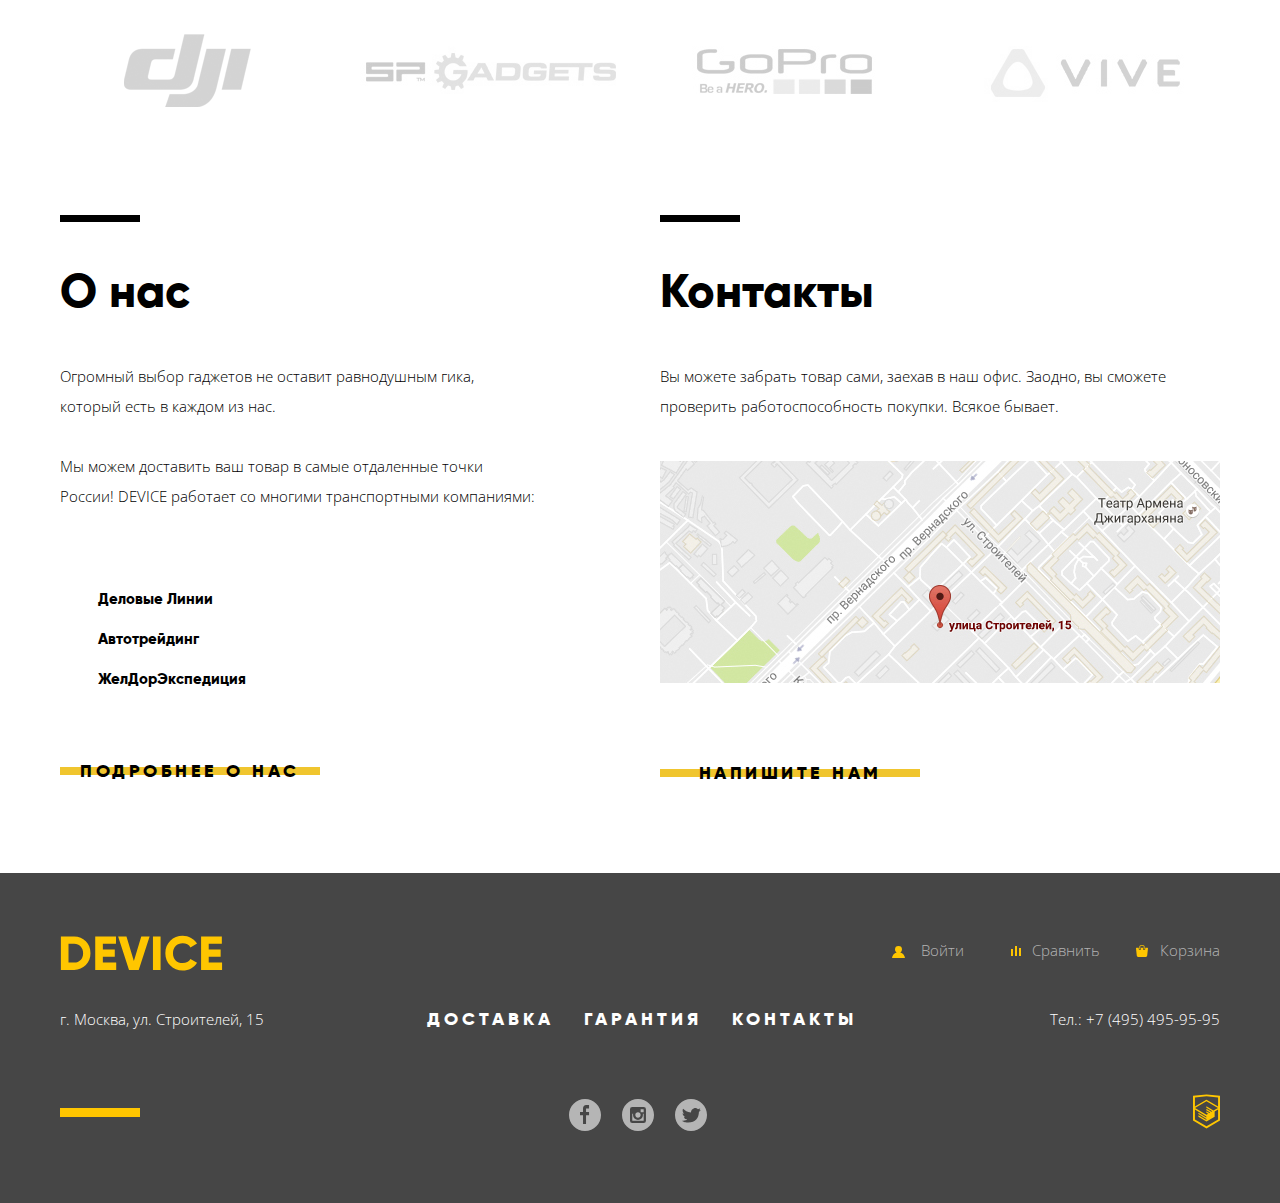
==== commit 2a93d683: "подготовка к ащите" ====
--- a/index.html
+++ b/index.html
@@ -5,7 +5,7 @@
   <title>Девайс</title>
   <link href="https://fonts.googleapis.com/css?family=Open+Sans:300&amp;subset=cyrillic" rel="stylesheet">
   <link href="css/normalize.css" rel="stylesheet">
-  <link href="css/style.css" rel="stylesheet">
+  <link href="css/stylemin.css" rel="stylesheet">
 </head>
 <body>
   <header class="container">
@@ -81,7 +81,7 @@
         <li class="slider-controls-item slider-controls-item--3">Слайд 3</li>
       </ul>
       <ul class="slider-list">
-        <li class="slider-item promo-slide-1">
+        <li class="slider-item promo-slide-1 slider-list-display-block">
           <section class="promo slide1">
             <img src="img/slider-1.png" width="384" height="486" alt="Палка для селфи">
             <div class="promo-slide-container">
@@ -119,10 +119,6 @@
                   <span class="promo-1">48 часов</span>
                   <span class="promo-2">Без подзарядки</span>
                 </li>
-                <li>
-                </li>
-                <li>
-                </li>
               </ul>
             </div>
           </section>
@@ -135,7 +131,6 @@
               <p>Этот обычный, на первый взгляд, квадрокоптер оснащен <br> мощным лазером, замаскированным под стандартную камеру.
               </p>
               <a href="#" class="description button">Подробнее</a>
-
               <ul class="promo-options">
                 <li>
                   <span class="promo-1">800 м</span>
@@ -188,13 +183,13 @@
     <section class="servises servises-gradient">
       <div class="servises-container">
         <ul class="servises-items">
-          <li class="button-delivery"><a href="#">Доставка</a></li>
-          <li class="button-delivery"><a href="#">Гарантия</a></li>
-          <li class="button-delivery"><a href="#">Кредит</a></li>
+          <li><a class="button-servises delivery active-servises" href="#">Доставка</a></li>
+          <li><a class="button-servises warranty" href="#">Гарантия</a></li>
+          <li><a class="button-servises credit" href="#">Кредит</a></li>
         </ul>
 
         <ul class="servises-slider">
-          <li class="servis-slide slide1">
+          <li class="servis-slide servise-slide1 slide-delivery servis-slide-flex">
             <div class="servises-title">
               <h2 class="caption">Доставка</h2>
               <p>Мы с удовольствием доставим ваш товар прямо к вашему подъезду совершенно бесплатно! Ведь мы неплохо заработаем, поднимая его на ваш этаж.</p>
@@ -203,7 +198,7 @@
               <img src="img/delivery.svg" width="136" height="164" alt="Курьер">
             </div>
           </li>
-          <li class="servis-slide slide2">
+          <li class="servis-slide servise-slide2 slide-warranty">
             <div class="servises-title">
               <h2 class="caption">Гарантия</h2>
               <p>Если из-за возгорания купленного у нас товара у вас сгорит дом — не переживайте, мы выдадим вам новый.
@@ -214,7 +209,7 @@
               <img src="img/warranty.svg" width="171" height="194" alt="Гарантия">
             </div>
           </li>
-          <li class="servis-slide slide3">
+          <li class="servis-slide servise-slide3 slide-credit">
             <div class="servises-title">
               <h2 class="caption">Кредит</h2>
               <p>Залезть в долговую яму стало проще! Кредитные консультанты подберут для вас наиболее выгодные
@@ -270,7 +265,7 @@
         </p>
         <p class="user-data-text">
           <label for="user-text">Текст письма</label>
-          <textarea class="user-data" rows="7" id="user-text" name="user-text" placeholder="В свободной форме"></textarea>
+          <textarea class="user-data" rows="4" id="user-text" name="user-text" placeholder="В свободной форме"></textarea>
         </p>
         <button class="button inner-button button-submit" type="submit">
           Отправить
@@ -344,6 +339,12 @@
   var write_us_link =document.querySelector(".button-contacts");
   var write_us = document.querySelector(".modal-write-us");
   var close = write_us.querySelector(".modal-close");
+  var slide_promo1 = document.querySelector(".slider-controls-item--1");
+  var slide_promo2 = document.querySelector(".slider-controls-item--2");
+  var slide_promo3 = document.querySelector(".slider-controls-item--3");
+  var promo_slide_1 = document.querySelector(".promo-slide-1");
+  var promo_slide_2 = document.querySelector(".promo-slide-2");
+  var promo_slide_3 = document.querySelector(".promo-slide-3");
 
   var form_write_us = write_us.querySelector(".write-us-form");
   var user_name = write_us.querySelector("[name=user-name]");
@@ -353,6 +354,107 @@
   var isStorageSupport = true;
   var storage_user_name = "";
   var storage_user_email = "";
+
+  var delivery = document.querySelector(".delivery");
+  var warranty = document.querySelector(".warranty");
+  var credit = document.querySelector(".credit");
+
+  var slide_delivery = document.querySelector(".slide-delivery");
+  var slide_warranty = document.querySelector(".slide-warranty");
+  var slide_credit = document.querySelector(".slide-credit");
+  var   index_slide_promo=0;
+  var   index_slide_servises=0;
+
+  delivery.addEventListener("click", function (evt) {
+    evt.preventDefault();
+    delivery.classList.add("active-servises");
+    slide_delivery.classList.add("servis-slide-flex");
+
+    if (slide_warranty.classList.contains("servis-slide-flex")) {
+      slide_warranty.classList.remove("servis-slide-flex");
+      warranty.classList.remove("active-servises");
+    }
+    if (slide_credit.classList.contains("servis-slide-flex")) {
+      slide_credit.classList.remove("servis-slide-flex");
+      credit.classList.remove("active-servises");
+    }
+  });
+
+  warranty.addEventListener("click", function (evt) {
+    evt.preventDefault();
+    warranty.classList.add("active-servises");
+    slide_warranty.classList.add("servis-slide-flex");
+
+    if (slide_delivery.classList.contains("servis-slide-flex")) {
+      slide_delivery.classList.remove("servis-slide-flex");
+      delivery.classList.remove("active-servises");
+    }
+    if (slide_credit.classList.contains("servis-slide-flex")) {
+      slide_credit.classList.remove("servis-slide-flex");
+      credit.classList.remove("active-servises");
+    }
+  });
+
+  credit.addEventListener("click", function (evt) {
+    evt.preventDefault();
+    credit.classList.add("active-servises");
+    slide_credit.classList.add("servis-slide-flex");
+
+    if (slide_delivery.classList.contains("servis-slide-flex")) {
+      slide_delivery.classList.remove("servis-slide-flex");
+      delivery.classList.remove("active-servises");
+    }
+    if (slide_warranty.classList.contains("servis-slide-flex")) {
+      slide_warranty.classList.remove("servis-slide-flex");
+      warranty.classList.remove("active-servises");
+    }
+  });
+
+  slide_promo1.addEventListener("click", function (evt) {
+    evt.preventDefault();
+    slide_promo1.classList.add("toggle");
+    promo_slide_1.classList.add("slider-list-display-block");
+
+    if (slide_promo2.classList.contains("toggle")) {
+      slide_promo2.classList.remove("toggle");
+      promo_slide_2.classList.remove("slider-list-display-block");
+    }
+    if (slide_promo3.classList.contains("toggle")) {
+      slide_promo3.classList.remove("toggle");
+      promo_slide_3.classList.remove("slider-list-display-block");
+    }
+
+  });
+
+  slide_promo2.addEventListener("click", function (evt) {
+    evt.preventDefault();
+    slide_promo2.classList.add("toggle");
+    promo_slide_2.classList.add("slider-list-display-block");
+
+    if (slide_promo1.classList.contains("toggle")) {
+      slide_promo1.classList.remove("toggle");
+      promo_slide_1.classList.remove("slider-list-display-block");
+    }
+    if (slide_promo3.classList.contains("toggle")) {
+      slide_promo3.classList.remove("toggle");
+      promo_slide_3.classList.remove("slider-list-display-block");
+    }
+  });
+
+  slide_promo3.addEventListener("click", function (evt) {
+    evt.preventDefault();
+    slide_promo3.classList.add("toggle");
+    promo_slide_3.classList.add("slider-list-display-block");
+
+    if (slide_promo1.classList.contains("toggle")) {
+      slide_promo1.classList.remove("toggle");
+      promo_slide_1.classList.remove("slider-list-display-block");
+    }
+    if (slide_promo2.classList.contains("toggle")) {
+      slide_promo2.classList.remove("toggle");
+      promo_slide_2.classList.remove("slider-list-display-block");
+    }
+  });
 
   try {
     storage_user_name = localStorage.getItem("user_name");
--- a/css/stylemin.css
+++ b/css/stylemin.css
@@ -0,0 +1 @@
+@-webkit-keyframes bounce{0%{-webkit-transform:translateY(-2000px);transform:translateY(-2000px)}70%{-webkit-transform:translateY(10px);transform:translateY(10px)}90%{-webkit-transform:translateY(-10px);transform:translateY(-10px)}to{-webkit-transform:translateY(0);transform:translateY(0)}}@keyframes bounce{0%{-webkit-transform:translateY(-2000px);transform:translateY(-2000px)}70%{-webkit-transform:translateY(10px);transform:translateY(10px)}90%{-webkit-transform:translateY(-10px);transform:translateY(-10px)}to{-webkit-transform:translateY(0);transform:translateY(0)}}@-webkit-keyframes shake{0%,to{-webkit-transform:translateX(0);transform:translateX(0)}10%,30%,50%,70%,90%{-webkit-transform:translateX(-10px);transform:translateX(-10px)}20%,40%,60%,80%{-webkit-transform:translateX(10px);transform:translateX(10px)}}@keyframes shake{0%,to{-webkit-transform:translateX(0);transform:translateX(0)}10%,30%,50%,70%,90%{-webkit-transform:translateX(-10px);transform:translateX(-10px)}20%,40%,60%,80%{-webkit-transform:translateX(10px);transform:translateX(10px)}}@font-face{font-family:'Gilroy';src:url(../fonts/gilroyextrabold.woff2) format('woff2');font-weight:800;font-style:normal}@font-face{font-family:'Gilroy';src:url(../fonts/gilroylight.woff2) format('woff2');font-weight:300;font-style:normal}@font-face{font-family:'Open Sans';src:url(../fonts/opensanslight.woff2) format('woff2');font-weight:300;font-style:normal}body,html{margin:0;padding:0;height:100%;min-width:1200px}a,body{color:#000}body{font-family:'Open Sans',Arial,sans-serif;font-weight:300;font-size:15px;line-height:30px;background-color:#fff}a{text-decoration:none}.form-filter fieldset{padding:0;border:0}.modal{display:none;position:fixed;-webkit-box-shadow:0 10px 20px rgba(0,0,0,.2);box-shadow:0 10px 20px rgba(0,0,0,.2)}.modal-map,.modal-write-us{position:fixed;left:50%;margin-left:-480px}.modal-map{height:559px;margin-top:-280px;width:960px;z-index:1;top:50%}.modal-map p{position:absolute;top:0;left:0;margin:0}.modal-map iframe{position:relative;z-index:1;border:0}.modal-write-us{width:800px;padding:80px;top:100px;background-color:#fff;color:#000;z-index:10}.write-us-form{display:-webkit-box;display:-ms-flexbox;display:flex;-ms-flex-wrap:wrap;flex-wrap:wrap;-webkit-box-pack:justify;-ms-flex-pack:justify;justify-content:space-between}.user-data{display:block;padding:12px 20px;outline:0;font:inherit;width:360px;-webkit-box-sizing:border-box;box-sizing:border-box;background-color:#f2f2f2;border:3px solid transparent}.user-data::-webkit-input-placeholder{color:rgba(70,70,70,.4)}.user-data:-ms-input-placeholder,.user-data::-ms-input-placeholder{color:rgba(70,70,70,.4)}.user-data::placeholder{color:rgba(70,70,70,.4)}.user-data-text textarea{width:800px;-webkit-box-sizing:border-box;box-sizing:border-box}.user-data:invalid{background-color:#f6dada}.user-data:focus{border:3px solid #f7e296}.user-data:focus,.user-data:hover{background-color:#eaeaea}.write-us-form label{display:block;font-family:'Gilroy',Arial,sans-serif;font-weight:800;font-size:18px;line-height:24px;margin-bottom:10px}.write-us-form .button-submit{margin-top:15px}.modal-close{position:absolute;top:25px;right:20px;background:#f0c52e;opacity:.5;background-repeat:no-repeat;width:56px;height:56px;font-size:0;border:0;border-radius:45%;cursor:pointer;z-index:1;outline:0}.modal-close::after,.modal-close::before{content:"";position:absolute;top:27px;left:15px;width:27px;height:3px;background-color:#fff}.modal-close::before{-webkit-transform:rotate(45deg);-ms-transform:rotate(45deg);transform:rotate(45deg)}.modal-close::after{-webkit-transform:rotate(-45deg);-ms-transform:rotate(-45deg);transform:rotate(-45deg)}.modal-close:focus,.modal-close:hover{opacity:1}.modal-close:active{opacity:.3}.container{width:1160px;margin:0 auto;position:relative}.modal-show{display:block;-webkit-animation:bounce .4s;animation:bounce .4s}.modal-error{-webkit-animation:shake .8s;animation:shake .8s}.caption-breadcrumbs .breadcrumbs,.caption-breadcrumbs .caption{margin-left:60px}.caption-breadcrumbs .caption{margin-top:40px;margin-bottom:15px}.breadcrumbs{display:-webkit-box;display:-ms-flexbox;display:flex;-webkit-box-pack:start;-ms-flex-pack:start;justify-content:flex-start;-ms-flex-wrap:wrap;flex-wrap:wrap;padding:0;list-style:none;margin:0 0 45px}.breadcrumbs a,.breadcrumbs-current{color:rgba(0,0,0,.6)}.breadcrumbs a:focus,.breadcrumbs a:hover{color:#000}.breadcrumbs a:active,.sortnav a{color:rgba(0,0,0,.3)}.breadcrumbs li{position:relative;margin-right:30px}.breadcrumbs li:last-child{margin-right:0}.breadcrumbs li::after{content:"";position:absolute;top:14px;right:-15px;width:4px;height:4px;border-bottom:1px solid #000;border-right:1px solid #000;-webkit-transform:rotate(-45deg);-ms-transform:rotate(-45deg);transform:rotate(-45deg)}.breadcrumbs-current::after{display:none}.inner-page-main{display:-webkit-box;display:-ms-flexbox;display:flex;width:100%;-webkit-box-pack:center;-ms-flex-pack:center;justify-content:center;padding-right:auto;background-image:-webkit-linear-gradient(top,#ebebeb 70px,#fff 70px);background-image:-o-linear-gradient(top,#ebebeb 70px,#fff 70px);background-image:linear-gradient(to bottom,#ebebeb 70px,#fff 70px)}.filters,.grey-color{background-image:-webkit-linear-gradient(top,#dcdcdc 70px,#efefef 70px);background-image:-o-linear-gradient(top,#dcdcdc 70px,#efefef 70px);background-image:linear-gradient(to bottom,#dcdcdc 70px,#efefef 70px)}.filters{display:-webkit-box;display:-ms-flexbox;display:flex;-webkit-box-orient:vertical;-webkit-box-direction:normal;-ms-flex-direction:column;flex-direction:column;-webkit-box-align:end;-ms-flex-align:end;align-items:flex-end;padding-left:auto;color:#000}.filters .title-nav{margin-top:23px}.grey-color{width:100%}.sort-color{width:100%;background-image:-webkit-linear-gradient(top,#ebebeb 70px,#fff 70px);background-image:-o-linear-gradient(top,#ebebeb 70px,#fff 70px);background-image:linear-gradient(to bottom,#ebebeb 70px,#fff 70px)}.filters .form-filter,.filters .price,.filters .title-nav{width:267px;margin-left:60px}.title-nav{font-family:'Gilroy',Arial,sans-serif;font-weight:800;font-size:16px;line-height:24px;text-transform:uppercase}.filter-button,.title-nav{letter-spacing:3.5px}.sortnav{display:-webkit-box;display:-ms-flexbox;display:flex;height:70px;min-height:70px;width:837px;margin-right:auto;padding-right:auto;-webkit-box-pack:justify;-ms-flex-pack:justify;justify-content:space-between;-webkit-box-align:center;-ms-flex-align:center;align-items:center}.sortnav .title-nav{margin-left:74px;margin-right:50px}.sortnav a:first-of-type{color:#000}.sortnav a:focus,.sortnav a:hover{color:rgba(0,0,0,.6)}.sortnav a:active{color:#000}.sort-type{margin-left:25px;margin-right:30px}.sort-popular{margin-right:210px}.ascend,.descend{position:relative}.ascend::before,.descend::before{content:"";position:absolute;width:0;height:0;top:-5px;border-left:5px solid transparent;border-right:5px solid transparent}.ascend::before{border-bottom:10px solid #000;opacity:.2}.descend{margin-left:40px}.descend::before{left:-12px;border-top:10px solid #000}.main-header{background-color:#f7e296;color:#000;margin-top:21px;padding-bottom:50px;background-image:-webkit-linear-gradient(top,#fff 20px,#f7e296 15px);background-image:-o-linear-gradient(top,#fff 20px,#f7e296 15px);background-image:linear-gradient(to bottom,#fff 20px,#f7e296 15px)}.main-header-logo{display:block;width:164px;height:36px;margin-left:60px}.main-header-logo[href]:focus,.main-header-logo[href]:hover{opacity:.6}.main-header-logo[href]:active{opacity:.3}.header-line1,.header-site-navigation{display:-webkit-box;display:-ms-flexbox;display:flex;-webkit-box-pack:justify;-ms-flex-pack:justify;justify-content:space-between}.header-line1{-webkit-box-align:baseline;-ms-flex-align:baseline;align-items:baseline;margin-left:60px;margin-right:60px;margin-top:27px}.header-site-navigation{list-style:none;padding:0;margin:30px 60px 0;letter-spacing:3.5px;font-family:'Gilroy',Arial,sans-serif;font-weight:800;font-size:18px;line-height:24px;text-transform:uppercase}.user-navigation{margin:0;padding:0}.catalog-menu,.user-navigation{list-style:none;font-family:'Open Sans',Arial,sans-serif;font-weight:300;font-size:15px;line-height:20px;text-transform:none;letter-spacing:normal}.user-navigation{display:-webkit-box;display:-ms-flexbox;display:flex;width:230px;-webkit-box-pack:start;-ms-flex-pack:start;justify-content:flex-start}.site-navigation{font-family:'Gilroy',Arial,sans-serif;font-weight:800;font-size:16px;line-height:24px;text-transform:uppercase}.search-form{display:-webkit-box;display:-ms-flexbox;display:flex;width:440px;margin-right:75px;position:relative}.search-form::before{content:"";position:absolute;background-image:url(../img/search.svg);z-index:1;background-repeat:no-repeat;width:17px;height:17px;margin-left:2px}.input-search{background-color:transparent;border:0;padding-bottom:14px;width:310px;margin-left:40px}.input-search::-webkit-input-placeholder{color:rgba(0,0,0,.3)}.input-search:-ms-input-placeholder,.input-search::-ms-input-placeholder{color:rgba(0,0,0,.3)}.input-search::placeholder{color:rgba(0,0,0,.3)}.input-search:hover::-webkit-input-placeholder{color:rgba(0,0,0,.6)}.input-search:hover:-ms-input-placeholder,.input-search:hover::-ms-input-placeholder{color:rgba(0,0,0,.6)}.input-search:hover::placeholder{color:rgba(0,0,0,.6)}.input-search:focus::-webkit-input-placeholder{color:#000}.input-search:focus:-ms-input-placeholder,.input-search:focus::-ms-input-placeholder{color:#000}.input-search:focus::placeholder{color:#000}.input-search:focus~.button-search{display:block}.input-search:focus{outline:0;border-bottom:2px solid #000}.button-search{background-color:transparent;display:none;border:2px solid #000;padding:18px 22px;margin-top:-18px}.button-search:focus,.button-search:hover{background-color:#000;color:#fff;display:block}.button-search:active{background-color:#000;color:#4d4d4d;display:block}.main-navigation a:focus,.main-navigation a:hover{color:rgba(0,0,0,.6)}.main-navigation a:active{color:rgba(0,0,0,.3)}.catalog-plus{display:inline-block;position:relative;padding-right:20px}.catalog-plus::after{content:"";position:absolute;background-image:url(../img/plus.svg);background-repeat:no-repeat;width:16px;height:16px;margin-left:15px;top:3px}.catalog-plus:hover::after,.catalog-plus:hover::focus{opacity:.6}.header-line2{list-style:none;margin:0;padding:0;width:500px;display:-webkit-box;display:-ms-flexbox;display:flex;-webkit-box-pack:justify;-ms-flex-pack:justify;justify-content:space-between}.header-line2 li:nth-child(2){margin-left:26px;-webkit-box-flex:1;-ms-flex-positive:1;flex-grow:1}.header-line2 li:last-child{margin-right:-3.5px}.catalog-menu{display:none;position:absolute;z-index:1;-webkit-box-pack:start;-ms-flex-pack:start;justify-content:flex-start;-ms-flex-wrap:wrap;flex-wrap:wrap;width:560px;background-color:#f7e296;margin:0 0 0 -60px;padding:30px 540px 20px 60px}.catalog-menu li:nth-child(1){margin-right:65px}.catalog-menu li:nth-child(2){margin-right:80px}.catalog-menu li:nth-child(4){margin-right:90px}.catalog-menu li:nth-child(5){margin-right:220px}.catalog-plus:active~.catalog-menu,.catalog-plus:focus~.catalog-menu,.catalog-plus:hover~.catalog-menu,.header-site-navigation>li:focus .catalog-menu,.header-site-navigation>li:hover .catalog-menu{display:-webkit-box;display:-ms-flexbox;display:flex}.catalog-menu li{margin-bottom:20px}.login-link,.user-name{position:relative}.cart-header::before,.compare-header::before,.login-link::before,.user-name::before{content:"";position:absolute;background-image:url(../img/user.svg);background-repeat:no-repeat;width:14px;margin-right:12px;height:14px;right:100%;top:4px}.cart-header,.compare-header{width:80px;position:relative;padding:0}.cart-header::before,.compare-header::before{background-image:url(../img/compare.svg);width:10px;top:11px}.cart-header{width:60px}.cart-header::before{background-image:url(../img/cart.svg);width:14px;margin-right:10px;top:10px}.promo,.slider-controls{display:-webkit-box;display:-ms-flexbox;display:flex;-webkit-box-pack:justify;-ms-flex-pack:justify;justify-content:space-between}.promo{background-image:-webkit-linear-gradient(top,#f7e296 115px,#fff 115px);background-image:-o-linear-gradient(top,#f7e296 115px,#fff 115px);background-image:linear-gradient(to bottom,#f7e296 115px,#fff 115px);position:relative}.slider-controls{list-style:none;padding:0;width:80px;font-size:0;position:absolute;top:330px;left:86%;margin:0 0 0 4px;-webkit-box-align:center;-ms-flex-align:center;align-items:center}.slider-controls .slider-controls-item{position:relative;display:block;width:12px;height:12px;border-radius:50%;border:1px solid #000;cursor:pointer;z-index:2}.slider-controls .toggle::before{content:"";position:absolute;top:3px;left:3px;z-index:1;cursor:pointer;width:4px;height:4px;border-radius:50%;border:1px solid #000}.slider-list{list-style:none;margin:0;padding:0}.slider-item{display:none}.slider-list-display-block{display:block}.promo-slide-container{width:500px;margin-right:60px;margin-top:50px;z-index:1;position:relative}.slide1 img{margin-left:90px}.slide3 img{margin-top:60px;margin-left:25px;margin-bottom:90px}.slide2 img{margin-top:10px;margin-left:110px;margin-bottom:-10px}.slide3 .caption{margin-bottom:25px}.slide3 .promo-options{width:275px}.promo-slide-1>.slide1::before,.promo-slide-2>.slide2::before,.promo-slide-3>.slide3::before{content:"";position:absolute;width:100px;height:7px;background-color:#fff;top:37px;right:460px;z-index:0}.promo-slide-1>.slide1::after{content:"01"}.promo-slide-2>.slide2::after{content:"02"}.promo-slide-3>.slide3::after{content:"03"}.slide1::after,.slide2::after,.slide3::after{font-family:'Gilroy',Arial,sans-serif;font-weight:800;font-size:179.2px;line-height:179.2px;position:absolute;top:-7px;right:50px;color:#fff;z-index:0}.caption{font-family:'Gilroy',Arial,sans-serif;font-weight:800;font-size:47px;line-height:50px}.promo-text{margin-top:-12px}.promo-options,.promo-options li{display:-webkit-box;display:-ms-flexbox;display:flex;-webkit-box-pack:justify;-ms-flex-pack:justify;justify-content:space-between;list-style:none;-ms-flex-wrap:wrap;flex-wrap:wrap;padding:0}.promo-options{width:440px;margin:48px 70px 0 0}.promo-options li{-webkit-box-orient:vertical;-webkit-box-direction:normal;-ms-flex-direction:column;flex-direction:column;-webkit-box-flex:1;-ms-flex-positive:1;flex-grow:1;margin:0 60px 0 0}.slide3 li{margin-right:40px}.catalog-nav li:last-child,.promo-options li:last-child{margin-right:0}.promo-1{font-family:'Gilroy',Arial,sans-serif;font-weight:300;font-size:36px;line-height:48px;-webkit-box-flex:1;-ms-flex-positive:1;flex-grow:1}.promo-2{font-family:'Open Sans';font-weight:300;font-size:13px;line-height:20px;margin-top:7px}.promo-slide-container .description{margin:22px 0 0;width:220px;letter-spacing:3.5px}.catalog-img::before,.catalog-nav,.catalog-nav a{display:-webkit-box;display:-ms-flexbox;display:flex}.catalog-nav{font-family:'Gilroy',Arial,sans-serif;font-weight:800;font-size:18px;line-height:24px;list-style:none;padding:0;-ms-flex-wrap:wrap;flex-wrap:wrap;margin:268px 0 0;-webkit-box-pack:justify;-ms-flex-pack:justify;justify-content:space-between}.catalog-img::before,.catalog-nav a{-webkit-box-pack:center;-ms-flex-pack:center;justify-content:center}.catalog-nav a{text-align:left;padding-top:35px;position:relative}.catalog-nav span{width:100%}.catalog-img::before{content:"";position:absolute;background-color:#f0c52e;opacity:.5;background-repeat:no-repeat;top:-160px;-ms-flex-item-align:center;align-self:center;width:160px;height:160px}.catalog-img:active::before,.catalog-img:focus::before,.catalog-img:hover::before{opacity:1}.catalog-img:active::after{opacity:.3}.catalog-img::after{content:"";position:absolute;display:-webkit-box;display:-ms-flexbox;display:flex;left:0;-webkit-box-pack:center;-ms-flex-pack:center;justify-content:center;-ms-flex-item-align:center;align-self:center;margin:0;padding:0}.catalog-nav>li:nth-child(1) a::after{top:-110px;background-image:url(../img/popular-1.svg);background-repeat:no-repeat;width:97px;left:31.5px;height:55px}.catalog-nav>li:nth-child(2) a::after{top:-117px;background-image:url(../img/popular-2.svg);background-repeat:no-repeat;width:86px;left:37px;height:117px}.catalog-nav>li:nth-child(3) a::after{top:-125px;background-image:url(../img/popular-3.svg);background-repeat:no-repeat;width:71px;left:44.5px;height:87px}.catalog-nav>li:nth-child(4) a::after{top:-110px;background-image:url(../img/popular-4.svg);background-repeat:no-repeat;width:107px;left:26.5px;height:65px}.catalog-nav>li:nth-child(5) a::after{top:-130px;background-image:url(../img/popular-5.svg);background-repeat:no-repeat;width:56px;left:52px;height:98px}.catalog-nav>li:nth-child(6) a::after{top:-110px;background-image:url(../img/popular-6.svg);background-repeat:no-repeat;width:132px;left:14px;height:69px}.catalog-nav li{width:160px;margin-right:40px}.servises{margin-top:158px;width:100%;background-image:-webkit-linear-gradient(top,#fff 22px,#e5e5e5 22px);background-image:-o-linear-gradient(top,#fff 22px,#e5e5e5 22px);background-image:linear-gradient(to bottom,#fff 22px,#e5e5e5 22px)}.servises-container{display:-webkit-box;display:-ms-flexbox;display:flex;width:1160px;padding-left:20px;padding-right:20px;padding-bottom:115px;margin:auto;-webkit-box-pack:justify;-ms-flex-pack:justify;justify-content:space-between}.servises-items{width:280px;position:relative}.servises-items li{margin-bottom:18px}.servises-items::after{content:"";position:absolute;top:-80px;left:280px;height:320px;width:8px;background-color:#000}.servises-items,.servises-slider{list-style:none;margin:0;padding:0}.servis-slide{display:none}.servis-slide-flex{display:-webkit-box;display:-ms-flexbox;display:flex}.servis-slide{width:900px;-webkit-box-pack:justify;-ms-flex-pack:justify;justify-content:space-between;-ms-flex-wrap:nowrap;flex-wrap:nowrap}.servises-title{width:432px;padding:0;margin:0 0 0 125px}.servises-title .caption{padding:0;margin:-5px 0 0}.servises-title p{margin-top:30px}.servise-slide1>.servises-image{margin-top:8px;margin-right:85px}.servise-slide2>.servises-image{margin-top:-25px;margin-right:65px}.servise-slide3>.servises-image{margin-top:-25px;margin-right:85px}.button-servises{display:inline-block;width:160px;letter-spacing:3.5px;background-image:-webkit-gradient(linear,left top,left bottom,from(transparent),color-stop(40%,transparent),color-stop(40%,#f0c52e),color-stop(60%,#f0c52e),color-stop(60%,transparent));background-image:-webkit-linear-gradient(transparent,transparent 40%,#f0c52e 40%,#f0c52e 60%,transparent 60%);background-image:-o-linear-gradient(transparent,transparent 40%,#f0c52e 40%,#f0c52e 60%,transparent 60%);background-image:linear-gradient(transparent,transparent 40%,#f0c52e 40%,#f0c52e 60%,transparent 60%);font-family:'Gilroy',Arial,sans-serif;font-weight:800;font-size:18px;line-height:24px;padding-top:11px;padding-bottom:11px;text-align:center;vertical-align:middle;text-transform:uppercase;border:0}.button-servises:not(.active-servises):focus,.button-servises:not(.active-servises):hover{display:inline-block;background-image:none;background-color:#f0c52e;color:#000;padding-top:11px;padding-bottom:11px}.active-servises{display:inline-block;background-image:none;background-color:#000;color:#f7e184;padding-right:120px;padding-top:11px;padding-bottom:11px}.button-servises:not(.active-servises):active{display:inline-block;background-image:none;background-color:#000;color:#f7e184;padding-right:120px;padding-top:11px;padding-bottom:11px}.partners-logo{margin-top:94px;margin-bottom:84px}.partners-logo-img{list-style:none;padding:0;margin:0;display:-webkit-box;display:-ms-flexbox;display:flex;-webkit-box-pack:justify;-ms-flex-pack:justify;justify-content:space-between}.partners-logo-img li{-webkit-filter:grayscale(100%);filter:grayscale(100%);opacity:.2}.partners-logo-img li:focus,.partners-logo-img li:hover{-webkit-filter:grayscale(0%);filter:grayscale(0%);opacity:1}.contacts,.features,.features-contacts{display:-webkit-box;display:-ms-flexbox;display:flex}.features-contacts{-webkit-box-pack:justify;-ms-flex-pack:justify;justify-content:space-between;position:relative;margin-bottom:78px;margin-top:96px}.contacts::before,.features::before{content:"";position:absolute;top:-12px;width:80px;height:7px;background-color:#000}.contacts,.features{width:475px;-webkit-box-orient:vertical;-webkit-box-direction:normal;-ms-flex-direction:column;flex-direction:column}.contacts{width:560px}.contacts .caption,.features .caption{margin-bottom:45px}.contacts p,.features p{padding:0;margin:0 0 30px}.transport-company{list-style:none;padding:0;margin:43px 0 55px 38px;font-family:'Gilroy',Arial,sans-serif;font-weight:800;font-size:15px;line-height:30px}.transport-company li{padding-bottom:10px}.transport-company li:last-child{padding-bottom:0}.button-contacts,.button-features{width:260px;letter-spacing:3.5px}.map{margin-top:10px;margin-bottom:68px}.button{display:inline-block;background-color:transparent;background-image:-webkit-gradient(linear,left top,left bottom,from(transparent),color-stop(42%,transparent),color-stop(42%,#f0c52e),color-stop(58%,#f0c52e),color-stop(58%,transparent));background-image:-webkit-linear-gradient(transparent,transparent 42%,#f0c52e 42%,#f0c52e 58%,transparent 58%);background-image:-o-linear-gradient(transparent,transparent 42%,#f0c52e 42%,#f0c52e 58%,transparent 58%);background-image:linear-gradient(transparent,transparent 42%,#f0c52e 42%,#f0c52e 58%,transparent 58%);font-family:'Gilroy',Arial,sans-serif;font-weight:800;font-size:18px;line-height:24px;padding-top:10px;padding-bottom:10px;text-align:center;vertical-align:middle;text-transform:uppercase;border:0;outline:0}.add-to-cart{letter-spacing:3.5px}.inner-button{border:0;width:200px}.button:focus,.button:hover{background-image:none;background-color:#f0c52e;border:0}.button:active{background-image:none;background-color:#f0c52e;color:rgba(0,0,0,.3);border:0}.main-footer{-ms-flex-wrap:wrap;flex-wrap:wrap;padding-top:62px;padding-bottom:65px;background-color:#464646;color:#fff}.footer-line1,.footer-line2,.footer-line3,.main-footer{display:-webkit-box;display:-ms-flexbox;display:flex;-webkit-box-pack:justify;-ms-flex-pack:justify;justify-content:space-between;width:100%}.footer-user-navigation{display:-webkit-box;display:-ms-flexbox;display:flex;list-style:none;padding:0}.footer-site-navigation{list-style:none;margin:0;padding:0}.footer-user-navigation{margin:0 45px 0 520px;-webkit-box-pack:start;-ms-flex-pack:start;justify-content:flex-start}.footer-user-navigation .login-link-footer{margin-right:15px;margin-left:170px}.compare-footer,.login-link-footer,.user-name-footer{position:relative}.cart-footer::before,.compare-footer::before,.login-link-footer::before,.user-name-footer::before{content:"";position:absolute;background-image:url(../img/user-footer.svg);background-repeat:no-repeat;width:14px;margin-right:15px;height:14px;right:100%;top:11px}.compare-footer{width:80px;padding:0;margin-right:40px}.cart-footer::before,.compare-footer::before{background-image:url(../img/compare-footer.svg);width:10px;margin-right:11px}.cart-footer{width:60px;position:relative;padding:0}.cart-footer::before{background-image:url(../img/cart-footer.svg);width:14px;margin-right:10px;top:10px}.logout{opacity:.6}.footer-user-navigation li,.user-navigation li{margin-right:20px}.footer-user-navigation li:last-child,.user-navigation li:last-child{margin-right:0}.footer-line1 a{display:block;color:rgba(255,255,255,.6)}.footer-line1 a:focus,.footer-line1 a:hover{color:#fff}.footer-line1 a:active{color:rgba(255,255,255,.3)}.main-footer-logo{width:163px;height:36px;display:block}.logo-html:focus,.logo-html:hover,.main-footer-logo[href]:focus,.main-footer-logo[href]:hover{opacity:.6}.main-footer-logo[href]:active{opacity:.3}.footer-line2{margin-top:33px}.footer-line2 p{margin:0;padding:0}.footer-site-navigation{display:-webkit-box;display:-ms-flexbox;display:flex;-webkit-box-pack:justify;-ms-flex-pack:justify;justify-content:space-between}.footer-site-navigation a{font-family:'Gilroy',Arial,sans-serif;font-weight:800;font-size:18px;line-height:24px;text-transform:uppercase;color:#fff;letter-spacing:4px;margin-right:30px}.footer-site-navigation a:focus,.footer-site-navigation a:hover{color:rgba(255,255,255,.6)}.footer-site-navigation a:active{color:rgba(255,255,255,.3)}.footer-line3{margin-top:60px;position:relative}.footer-line3::before{content:"";position:absolute;height:9px;width:80px;top:14px;background-color:#ffc600}.social-navigation{list-style:none;padding:0;display:-webkit-box;display:-ms-flexbox;display:flex;-webkit-box-pack:justify;-ms-flex-pack:justify;justify-content:space-between;margin:auto;position:relative;min-width:140px}.social-button{display:block;position:relative;width:34px;height:34px;margin-right:20px}.social-navigation .social-button:last-child{margin-right:0}.social-button::before{content:"";display:block;position:absolute;left:12px;width:34px;height:34px;opacity:.6}.social-button-fb::before{content:"";background-image:url(../img/fb.svg);background-repeat:no-repeat}.social-button-in::before,.social-button-tw::before{content:"";background-image:url(../img/instagram.svg);background-repeat:no-repeat}.social-button-tw::before{background-image:url(../img/twitter.svg)}.social-button-fb:focus::before,.social-button-fb:hover::before,.social-button-in:focus::before,.social-button-in:hover::before,.social-button-tw:focus::before,.social-button-tw:hover::before{opacity:1}.logo-html:active,.social-button-fb:active::before,.social-button-in:active::before,.social-button-tw:active::before{opacity:.3}.form-filter legend{font-family:'Gilroy',Arial,sans-serif;font-weight:800;font-size:18px;line-height:24px}.price span,.price-range span{color:rgba(0,0,0,.3)}.cost-range{margin-top:93px;margin-bottom:45px;position:relative}.cost-range::after,.cost-range::before{content:"";width:200px;height:3px;top:-12px;left:-2px;background-color:#000;position:absolute}.cost-range::after{height:2px;top:100%;margin-top:30px}.price-range{margin-top:-5px}.price-range span{margin-right:55px}.range-controls{margin-top:33px;margin-bottom:10px;position:relative}.range-controls .range{height:2px;width:200px;background:#dbdbdb}.range-controls .range-bar{width:108px;height:2px;background:#91c92f}.range-toggle{position:absolute;top:-9px;width:4px;height:4px;background:#ababab;border:8px solid #fff;border-radius:50%;-webkit-box-shadow:0 2px 1px 0 rgba(0,1,1,.2);box-shadow:0 2px 1px 0 rgba(0,1,1,.2);cursor:pointer}.range-toggle:focus,.range-toggle:hover{background:#ababab}.range-toggle-min{left:-8px}.range-toggle-max{left:107px}.filter-color{margin-top:25px;margin-bottom:38px}.filter-option{list-style:none;margin:0;padding:0;display:-webkit-box;display:-ms-flexbox;display:flex;-webkit-box-orient:vertical;-webkit-box-direction:normal;-ms-flex-direction:column;flex-direction:column;-webkit-box-align:start;-ms-flex-align:start;align-items:flex-start;font-size:14px;line-height:40px}.filter-option label{position:relative;display:block;vertical-align:middle;cursor:pointer;-webkit-user-select:none;-moz-user-select:none;-ms-user-select:none;user-select:none;line-height:24px;margin-bottom:16px}.filter-input-checkbox:checked+label::before{content:"";position:absolute;top:0;left:-42px;background-image:url(../img/checkbox-on.svg);background-repeat:no-repeat;width:27px;height:23px}.filter-input-checkbox+label::before{content:"";position:absolute;top:0;left:-42px;background-image:url(../img/checkbox-off.svg);background-repeat:no-repeat;width:23px;height:27px}.filter-bluetooth{margin-top:22px;margin-bottom:25px}.filter-input-radio+label::before{content:"";position:absolute;left:-42px;top:3px;width:15px;height:15px;border:5px solid #000;border-radius:50%}.filter-input-radio:checked+label::before{content:"";position:absolute;left:-42px;top:3px;width:15px;height:15px;border:5px solid #000;border-radius:50%}.filter-input-radio:checked+label::after{content:"";position:absolute;left:-34px;top:11px;width:9px;height:9px;background-color:#000;border-radius:50%}.filter-input-checkbox:focus+label::before,.filter-input-checkbox:hover+label::before,.filter-input-radio:focus+label::after,.filter-input-radio:focus+label::before,.filter-input-radio:hover+label::after,.filter-input-radio:hover+label::before{opacity:.6}.filter-input-checkbox:disabled+label::before,.filter-input-radio:disabled+label::after,.filter-input-radio:disabled+label::before,.filter-input:disabled+label{opacity:.3}.filter-input-checkbox:active+label::before,.filter-input-radio:active+label::after,.filter-input-radio:active+label::before,.filter-input:active+label{opacity:1}.catalog-item article,.catalog-list{display:-webkit-box;display:-ms-flexbox;display:flex;-webkit-box-pack:justify;-ms-flex-pack:justify;justify-content:space-between;-ms-flex-wrap:wrap;flex-wrap:wrap}.catalog-list{list-style:none;padding:0;margin:42px 0 18px 70px;width:760px}.catalog-item article{position:relative;width:360px;margin-top:27px;-webkit-box-align:start;-ms-flex-align:start;align-items:flex-start}.catalog-item img{position:relative;margin-bottom:15px}.cart-compare{position:absolute;display:none;width:360px;height:380px;z-index:1;background-color:rgba(239,239,239,.7);-webkit-box-orient:vertical;-webkit-box-direction:normal;-ms-flex-direction:column;flex-direction:column;-webkit-box-align:center;-ms-flex-align:center;align-items:center;-webkit-box-pack:center;-ms-flex-pack:center;justify-content:center}.catalog-item img:focus,.catalog-item img:hover{opacity:.3}.cart-compare:focus,.cart-compare:hover,.catalog-item img:focus~.cart-compare,.catalog-item img:hover~.cart-compare{left:0;top:0;display:-webkit-box;display:-ms-flexbox;display:flex}.catalog-item .catalog-item-price,.catalog-item h3{font-family:'Gilroy',Arial,sans-serif;line-height:24px}.catalog-item h3{display:inline-block;width:260px;font-weight:800;font-size:18px}.catalog-item .selfie-wrap{white-space:nowrap}.catalog-item .catalog-item-price{margin-top:20px;font-weight:300;font-size:16px}.add-to-compare{font-family:'Open Sans',Arial,sans-serif;font-weight:300;font-size:13px;line-height:20px;margin-top:15px;color:rgba(0,0,0,.6)}.add-to-compare:focus,.add-to-compare:hover{color:#000}.add-to-compare:active{color:rgba(0,0,0,.3)}.navpage{list-style:none;padding:0;display:-webkit-box;display:-ms-flexbox;display:flex;height:70px;min-height:70px;width:760px;background-color:#ebebeb;-webkit-box-pack:justify;-ms-flex-pack:justify;justify-content:space-between;-webkit-box-align:center;-ms-flex-align:center;align-items:center;-ms-flex-wrap:wrap;flex-wrap:wrap;margin:0 0 75px 70px}.navpage li:first-child,.navpage li:last-child{letter-spacing:3.5px}.navpage li:first-child{margin-left:33px;margin-right:210px}.navpage li:last-child{margin-left:200px;margin-right:24px}.navpage a{font-family:'Gilroy',Arial,sans-serif;font-weight:800;font-size:16px;line-height:24px;vertical-align:middle;text-transform:uppercase;color:rgba(0,0,0,.3)}.page:first-child a,.page:last-child a,.page:nth-child(2) a{color:#000}.navpage li:first-child:focus,.navpage li:first-child:hover,.navpage li:last-child:focus,.navpage li:last-child:hover{background-color:#d9d9d9}.navpage li:first-child:active,.navpage li:last-child:active{opacity:.5}.new::after,.new::before{opacity:.2;position:absolute;z-index:1;background-repeat:no-repeat;left:100%}.new::after{font-family:'Gilroy',Arial,sans-serif;font-weight:800;font-size:14px;line-height:24px;text-transform:uppercase;content:"new";margin-left:-63px;top:50px}.new::before{content:"";width:60px;height:60px;top:30px;border:2px solid #000;border-radius:50%;margin-left:-80px}.visually-hidden:not(:focus):not(:active),input[type=checkbox].visually-hidden,input[type=radio].visually-hidden{position:absolute;width:1px;height:1px;margin:-1px;border:0;padding:0;white-space:nowrap;-webkit-clip-path:inset(100%);clip-path:inset(100%);clip:rect(0 0 0 0);overflow:hidden}
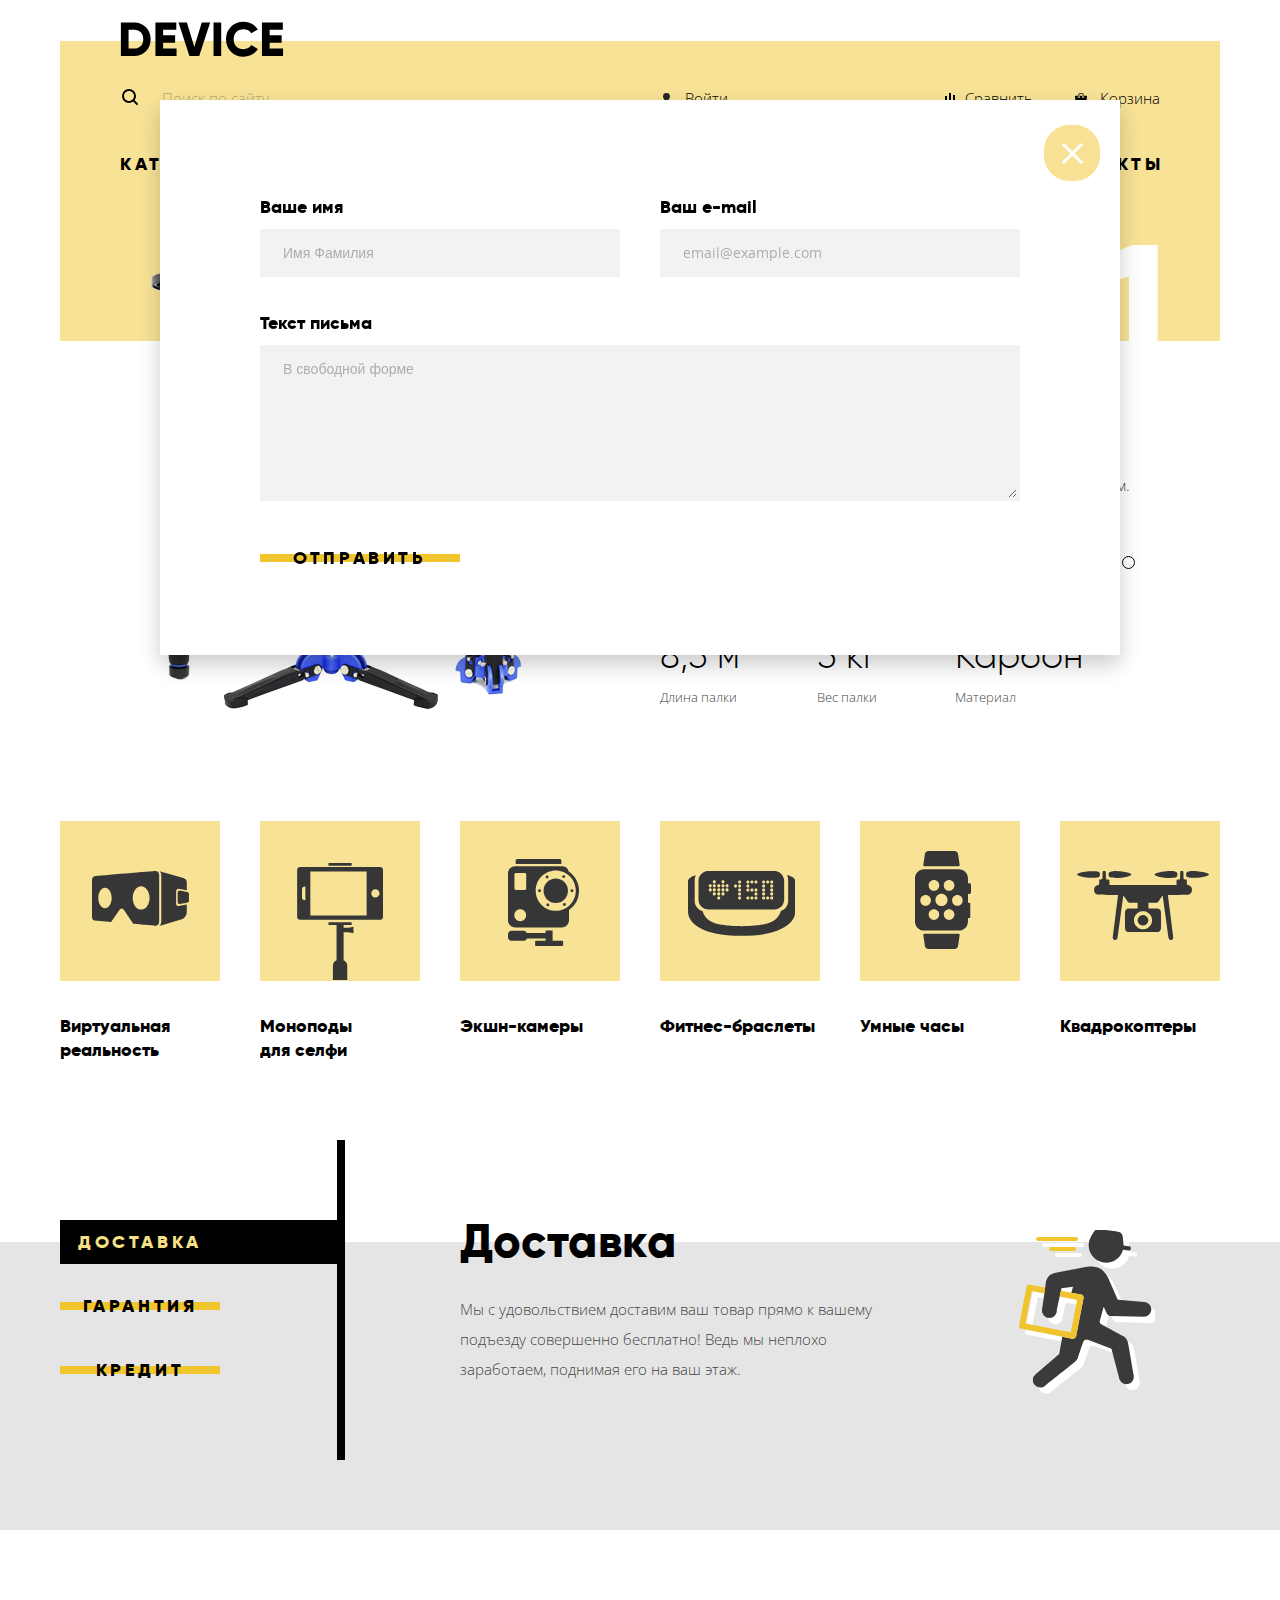
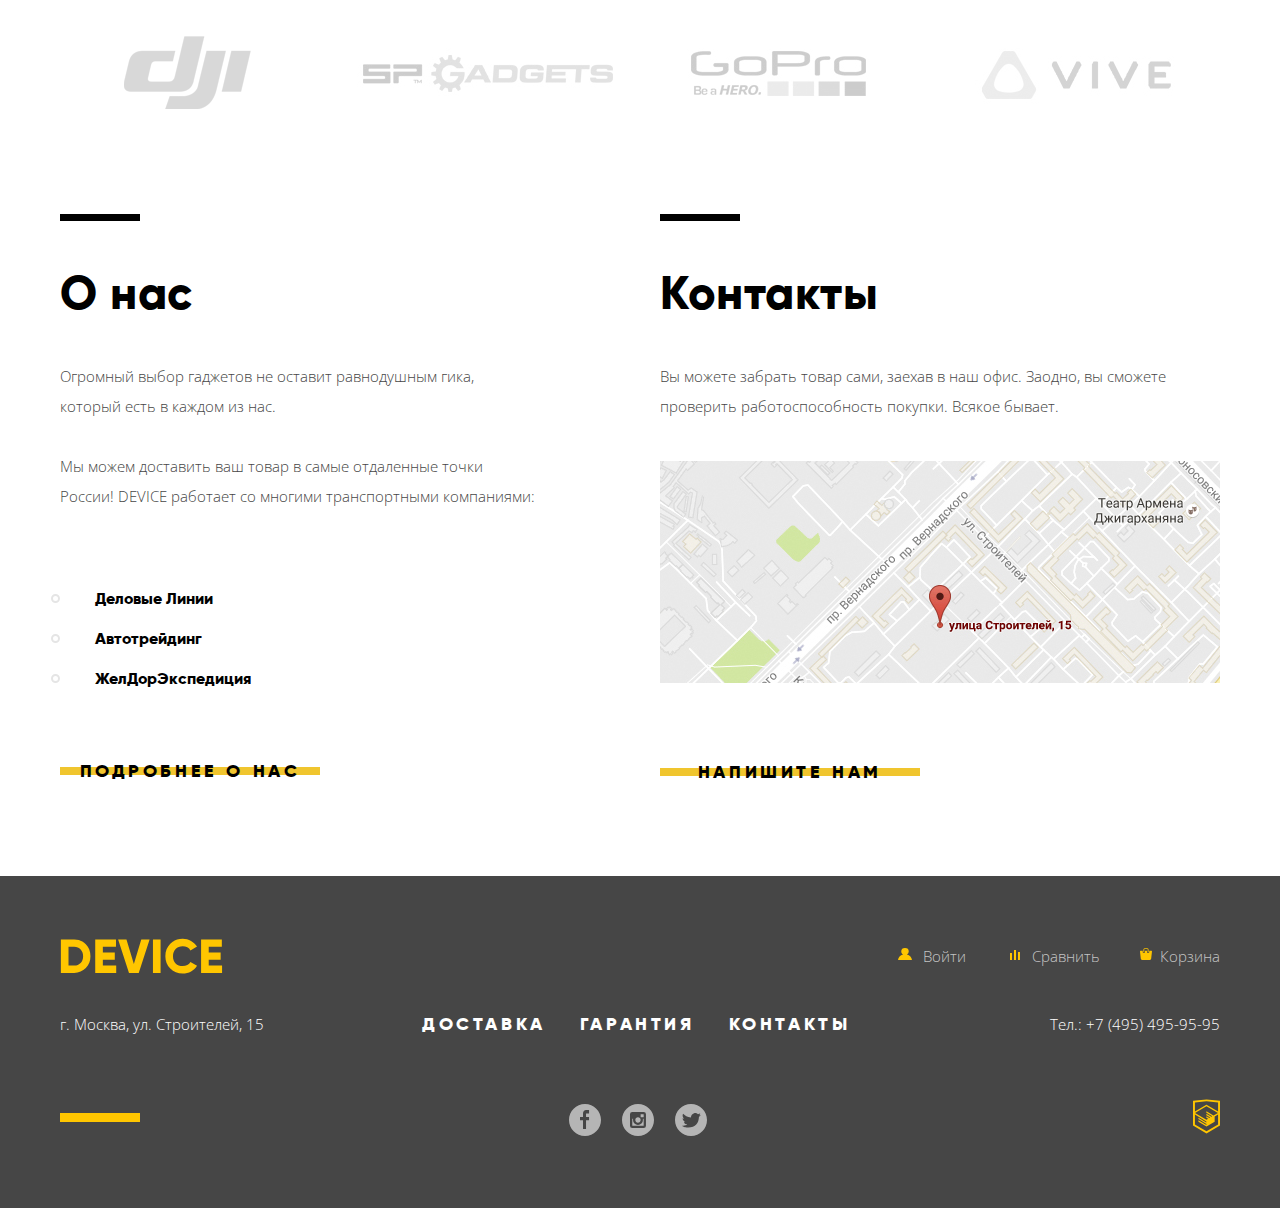
==== commit ae655724: "Защита проекта повторная отправка" ====
--- a/index.html
+++ b/index.html
@@ -28,30 +28,47 @@
               <a class="login-link" href="login.html">Войти</a>
             </li>
           </ul>
-          <a class="compare-header" href="#">Сравнить</a>
+          <ul class="user-action">
+            <li>
+              <a class="compare-header" href="#">Сравнить</a>
+            </li>
+          <li>
           <a class="cart-header" href="#">Корзина</a>
+        </li>
         </div>
         <ul class="header-site-navigation">
           <li>
             <a class="catalog-plus" href="#">Каталог товаров</a>
             <ul class="catalog-menu">
               <li>
-                <a href="#">Виртуальная реальность</a>
-              </li>
-              <li>
-                <a href="#">Фитнес-браслеты</a>
-              </li>
-              <li>
-                <a href="#">Квадрокоптеры</a>
-              </li>
-              <li>
-                <a href="monopods.html">Моноподы для селфи</a>
-              </li>
-              <li>
-                <a href="#">Умные часы</a>
-              </li>
-              <li>
-                <a href="#">Экшн камеры</a>
+                <ul class="list1">
+                  <li>
+                    <a href="#">Виртуальная реальность</a>
+                  </li>
+                  <li>
+                    <a href="monopods.html">Моноподы для селфи</a>
+                  </li>
+                  <li>
+                    <a href="#">Экшн камеры</a>
+                  </li>
+                </ul>
+              </li>
+              <li>
+                <ul class="list2">
+                  <li>
+                    <a href="#">Фитнес-браслеты</a>
+                  </li>
+                  <li>
+                    <a href="#">Умные часы</a>
+                  </li>
+                </ul>
+              </li>
+              <li>
+                <ul class="list3">
+                  <li>
+                    <a href="#">Квадрокоптеры</a>
+                  </li>
+                </ul>
               </li>
             </ul>
           </li>
@@ -75,30 +92,34 @@
   <main class="main-content">
     <h1 class="visually-hidden">Интернет-магазин Device</h1>
     <div class="container">
-      <ul class="slider-controls">
-        <li class="slider-controls-item slider-controls-item--1 toggle">Слайд 1</li>
-        <li class="slider-controls-item  slider-controls-item--2">Слайд 2</li>
-        <li class="slider-controls-item slider-controls-item--3">Слайд 3</li>
-      </ul>
       <ul class="slider-list">
         <li class="slider-item promo-slide-1 slider-list-display-block">
           <section class="promo slide1">
+            <div class="slide_img">
             <img src="img/slider-1.png" width="384" height="486" alt="Палка для селфи">
+          </div>
             <div class="promo-slide-container">
               <h2 class="caption">Делай селфи, <br> как Бен Стиллер!</h2>
               <p class="promo-text">Самая длинная палка для селфи доступна в нашем магазине. <br> Восемь (Восемь, Карл!) метров длиной и весом всего 5 килограмм.</p>
-              <a href="#" class="description button">Подробнее</a>
 
+              <div class="description_slider">
+                <a href="#" class="description button">Подробнее</a>
+                <ul class="slider-controls">
+                  <li class="slider-controls-item slider-controls-item--1 toggle">Слайд 1</li>
+                  <li class="slider-controls-item  slider-controls-item--2">Слайд 2</li>
+                  <li class="slider-controls-item slider-controls-item--3">Слайд 3</li>
+                </ul>
+              </div>
               <ul class="promo-options">
-                <li>
+                <li class="promo-item">
                   <span class="promo-1">8,5 м</span>
                   <span class="promo-2">Длина палки</span>
                 </li>
-                <li>
+                <li class="promo-item">
                   <span class="promo-1">5 кг</span>
                   <span class="promo-2">Вес палки</span>
                 </li>
-                <li>
+                <li class="promo-item">
                   <span class="promo-1">Карбон</span>
                   <span class="promo-2">Материал</span>
                 </li>
@@ -108,14 +129,22 @@
         </li>
         <li class="slider-item promo-slide-2">
           <section class="promo slide2">
+              <div class="slide_img">
             <img src="img/slider-2.png" width="345" height="485" alt="Палка для селфи">
+          </div>
             <div class="promo-slide-container">
               <h2 class="caption">Худеем <br>правильно</h2>
               <p class="promo-text">Мотивирующие фитнес-браслеты помогут найти в себе силы <br>не пропускать занятия и соблюдать диету.</p>
-              <a href="#" class="description button">Подробнее</a>
-
+              <div class="description_slider">
+                <a href="#" class="description button">Подробнее</a>
+                <ul class="slider-controls">
+                  <li class="slider-controls-item slider-controls-item--1">Слайд 1</li>
+                  <li class="slider-controls-item  slider-controls-item--2 toggle">Слайд 2</li>
+                  <li class="slider-controls-item slider-controls-item--3">Слайд 3</li>
+                </ul>
+              </div>
               <ul class="promo-options">
-                <li>
+                <li class="promo-item">
                   <span class="promo-1">48 часов</span>
                   <span class="promo-2">Без подзарядки</span>
                 </li>
@@ -125,18 +154,27 @@
         </li>
         <li class="slider-item promo-slide-3">
           <section class="promo slide3">
+              <div class="slide_img">
             <img src="img/slider-3.png" width="526" height="334" alt="Палка для селфи">
+          </div>
             <div class="promo-slide-container">
               <h2 class="caption">Порхает как бабочка, жалит как пчела!</h2>
               <p>Этот обычный, на первый взгляд, квадрокоптер оснащен <br> мощным лазером, замаскированным под стандартную камеру.
               </p>
-              <a href="#" class="description button">Подробнее</a>
+              <div class="description_slider">
+                <a href="#" class="description button">Подробнее</a>
+                <ul class="slider-controls">
+                  <li class="slider-controls-item slider-controls-item--1">Слайд 1</li>
+                  <li class="slider-controls-item  slider-controls-item--2">Слайд 2</li>
+                  <li class="slider-controls-item slider-controls-item--3 toggle">Слайд 3</li>
+                </ul>
+              </div>
               <ul class="promo-options">
-                <li>
+                <li class="promo-item">
                   <span class="promo-1">800 м</span>
                   <span class="promo-2">Дальность полета</span>
                 </li>
-                <li>
+                <li class="promo-item">
                   <span class="promo-1">50 м</span>
                   <span class="promo-2">Радиус поражения</span>
                 </li>
@@ -148,32 +186,32 @@
     </div>
     <nav class="container">
       <ul class="catalog-nav">
-        <li>
+        <li class="catalog-nav-item">
           <a href="#" class="catalog-img">
             <span>Виртуальная реальность</span>
           </a>
         </li>
-        <li>
+        <li class="catalog-nav-item">
           <a href="monopods.html" class="catalog-img">
-            <span>Моноподы для селфи</span>
-          </a>
-        </li>
-        <li>
+            <span>Моноподы для&nbsp;селфи</span>
+          </a>
+        </li>
+        <li class="catalog-nav-item">
           <a href="#" class="catalog-img">
             <span>Экшн-камеры</span>
           </a>
         </li>
-        <li>
+        <li class="catalog-nav-item">
           <a href="#" class="catalog-img">
             <span>Фитнес-браслеты</span>
           </a>
         </li>
-        <li>
+        <li class="catalog-nav-item">
           <a href="#" class="catalog-img">
             <span>Умные часы</span>
           </a>
         </li>
-        <li>
+        <li class="catalog-nav-item">
           <a href="#" class="catalog-img">
             <span>Квадрокоптеры</span>
           </a>
@@ -227,10 +265,22 @@
     <article class="partners-logo container">
       <h3 class="visually-hidden">Логотипы партнеров</h3>
       <ul class="partners-logo-img">
-        <li><img src="img/partner-1.png" width="260" height="100" alt="Логотип DJI"></li>
-        <li><img src="img/partner-2.png" width="260" height="100" alt="Логотип SP Gadjets"></li>
-        <li><img src="img/partner-3.png" width="260" height="100" alt="Логотип Go Pro"></li>
-        <li><img src="img/partner-4.png" width="260" height="100" alt="Логотип VIVE"></li>
+        <li class="partners-img-item">
+          <img src="img/partner-1-gray.png" width="260" height="100" alt="Логотип DJI">
+          <img src="img/partner-1.png" width="260" height="100" alt="Логотип DJI">
+        </li>
+        <li class="partners-img-item">
+          <img src="img/partner-2-gray.png" width="260" height="100" alt="Логотип SP Gadjets">
+          <img src="img/partner-2.png" width="260" height="100" alt="Логотип SP Gadjets">
+        </li>
+        <li class="partners-img-item">
+          <img src="img/partner-3-gray.png" width="260" height="100" alt="Логотип Go Pro">
+          <img src="img/partner-3.png" width="260" height="100" alt="Логотип Go Pro">
+        </li>
+        <li class="partners-img-item">
+          <img src="img/partner-4-gray.png" width="260" height="100" alt="Логотип VIVE">
+          <img src="img/partner-4.png" width="260" height="100" alt="Логотип VIVE">
+        </li>
       </ul>
     </article>
     <div class="container features-contacts">
@@ -248,11 +298,13 @@
       <section class="contacts">
         <h2 class="caption">Контакты</h2>
         <p>Вы можете забрать товар сами, заехав в наш офис. Заодно, вы сможете проверить работоспособность покупки. Всякое бывает.</p>
-        <img class="map" src="img/map-small.jpg" width="560" height="222" alt="Офис компании по адресу ул. Улица строителей, д.15">
+        <a href="https://yandex.ru/maps/-/CBRfFBdHoD">
+          <img class="map" src="img/map-small.jpg" width="560" height="222" alt="Офис компании по адресу ул. Улица строителей, д.15">
+        </a>
         <a href="#" class="button button-contacts">Напишите нам</a>
       </section>
     </div>
-    <section class="modal modal-write-us">
+    <section class="modal modal-write-us modal-show">
       <h2 class="visually-hidden">Напишите нам</h2>
       <form class="write-us-form" action="https://echo.htmlacademy.ru" method="post">
         <p class="user-data-name">
@@ -265,7 +317,7 @@
         </p>
         <p class="user-data-text">
           <label for="user-text">Текст письма</label>
-          <textarea class="user-data" rows="4" id="user-text" name="user-text" placeholder="В свободной форме"></textarea>
+          <textarea class="user-data" rows="7" id="user-text" name="user-text" placeholder="В свободной форме"></textarea>
         </p>
         <button class="button inner-button button-submit" type="submit">
           Отправить
@@ -298,8 +350,14 @@
             <a class="login-link-footer" href="login.html">Войти</a>
           </li>
         </ul>
+        <ul class="user-action-footer">
+          <li>
         <a class="compare-footer" href="#">Сравнить</a>
+      </li>
+      <li>
         <a class="cart-footer" href="#">Корзина</a>
+      </li>
+    </ul>
       </div>
       <div class="footer-line2">
         <p class="footer-contacts">г. Москва, ул. Строителей, 15</p>
@@ -308,7 +366,7 @@
           <li><a href="#">Гарантия</a></li>
           <li><a href="#">Контакты</a></li>
         </ul>
-        <p class="footer-contacts">Тел.: +7 (495) 495-95-95</p>
+        <a class="footer-contacts">Тел.: +7 (495) 495-95-95</a>
       </div>
       <div class="footer-line3">
         <ul class="social-navigation">
@@ -334,207 +392,6 @@
       </div>
     </div>
   </footer>
-
-  <script>
-  var write_us_link =document.querySelector(".button-contacts");
-  var write_us = document.querySelector(".modal-write-us");
-  var close = write_us.querySelector(".modal-close");
-  var slide_promo1 = document.querySelector(".slider-controls-item--1");
-  var slide_promo2 = document.querySelector(".slider-controls-item--2");
-  var slide_promo3 = document.querySelector(".slider-controls-item--3");
-  var promo_slide_1 = document.querySelector(".promo-slide-1");
-  var promo_slide_2 = document.querySelector(".promo-slide-2");
-  var promo_slide_3 = document.querySelector(".promo-slide-3");
-
-  var form_write_us = write_us.querySelector(".write-us-form");
-  var user_name = write_us.querySelector("[name=user-name]");
-  var user_email = write_us.querySelector("[name=user-email]");
-  var user_text = write_us.querySelector("[name=user-text]");
-
-  var isStorageSupport = true;
-  var storage_user_name = "";
-  var storage_user_email = "";
-
-  var delivery = document.querySelector(".delivery");
-  var warranty = document.querySelector(".warranty");
-  var credit = document.querySelector(".credit");
-
-  var slide_delivery = document.querySelector(".slide-delivery");
-  var slide_warranty = document.querySelector(".slide-warranty");
-  var slide_credit = document.querySelector(".slide-credit");
-  var   index_slide_promo=0;
-  var   index_slide_servises=0;
-
-  delivery.addEventListener("click", function (evt) {
-    evt.preventDefault();
-    delivery.classList.add("active-servises");
-    slide_delivery.classList.add("servis-slide-flex");
-
-    if (slide_warranty.classList.contains("servis-slide-flex")) {
-      slide_warranty.classList.remove("servis-slide-flex");
-      warranty.classList.remove("active-servises");
-    }
-    if (slide_credit.classList.contains("servis-slide-flex")) {
-      slide_credit.classList.remove("servis-slide-flex");
-      credit.classList.remove("active-servises");
-    }
-  });
-
-  warranty.addEventListener("click", function (evt) {
-    evt.preventDefault();
-    warranty.classList.add("active-servises");
-    slide_warranty.classList.add("servis-slide-flex");
-
-    if (slide_delivery.classList.contains("servis-slide-flex")) {
-      slide_delivery.classList.remove("servis-slide-flex");
-      delivery.classList.remove("active-servises");
-    }
-    if (slide_credit.classList.contains("servis-slide-flex")) {
-      slide_credit.classList.remove("servis-slide-flex");
-      credit.classList.remove("active-servises");
-    }
-  });
-
-  credit.addEventListener("click", function (evt) {
-    evt.preventDefault();
-    credit.classList.add("active-servises");
-    slide_credit.classList.add("servis-slide-flex");
-
-    if (slide_delivery.classList.contains("servis-slide-flex")) {
-      slide_delivery.classList.remove("servis-slide-flex");
-      delivery.classList.remove("active-servises");
-    }
-    if (slide_warranty.classList.contains("servis-slide-flex")) {
-      slide_warranty.classList.remove("servis-slide-flex");
-      warranty.classList.remove("active-servises");
-    }
-  });
-
-  slide_promo1.addEventListener("click", function (evt) {
-    evt.preventDefault();
-    slide_promo1.classList.add("toggle");
-    promo_slide_1.classList.add("slider-list-display-block");
-
-    if (slide_promo2.classList.contains("toggle")) {
-      slide_promo2.classList.remove("toggle");
-      promo_slide_2.classList.remove("slider-list-display-block");
-    }
-    if (slide_promo3.classList.contains("toggle")) {
-      slide_promo3.classList.remove("toggle");
-      promo_slide_3.classList.remove("slider-list-display-block");
-    }
-
-  });
-
-  slide_promo2.addEventListener("click", function (evt) {
-    evt.preventDefault();
-    slide_promo2.classList.add("toggle");
-    promo_slide_2.classList.add("slider-list-display-block");
-
-    if (slide_promo1.classList.contains("toggle")) {
-      slide_promo1.classList.remove("toggle");
-      promo_slide_1.classList.remove("slider-list-display-block");
-    }
-    if (slide_promo3.classList.contains("toggle")) {
-      slide_promo3.classList.remove("toggle");
-      promo_slide_3.classList.remove("slider-list-display-block");
-    }
-  });
-
-  slide_promo3.addEventListener("click", function (evt) {
-    evt.preventDefault();
-    slide_promo3.classList.add("toggle");
-    promo_slide_3.classList.add("slider-list-display-block");
-
-    if (slide_promo1.classList.contains("toggle")) {
-      slide_promo1.classList.remove("toggle");
-      promo_slide_1.classList.remove("slider-list-display-block");
-    }
-    if (slide_promo2.classList.contains("toggle")) {
-      slide_promo2.classList.remove("toggle");
-      promo_slide_2.classList.remove("slider-list-display-block");
-    }
-  });
-
-  try {
-    storage_user_name = localStorage.getItem("user_name");
-    storage_user_email = localStorage.getItem("user_email");
-  } catch (err) {
-    isStorageSupport = false;
-  }
-
-  write_us_link.addEventListener ("click", function (evt) {
-    evt.preventDefault();
-    console.log ("2");
-    write_us.classList.add("modal-show");
-    user_name.focus();
-
-    if (storage_user_name) {
-      user_name.value = storage_user_name;
-      user_email.focus();
-    }
-    if (storage_user_email) {
-      user_email.value = storage_user_email;
-      user_text.focus();
-    }
-  });
-
-  close.addEventListener("click", function (evt) {
-    evt.preventDefault();
-    write_us.classList.remove("modal-show");
-    write_us.classList.remove("modal-error");
-  });
-
-  window.addEventListener("keydown", function (evt) {
-    if (evt.keyCode === 27) {
-      evt.preventDefault();
-      if (write_us.classList.contains("modal-show")) {
-        write_us.classList.remove("modal-show");
-        write_us.classList.remove("modal-error");
-
-      }
-    }
-  });
-
-  form_write_us.addEventListener("submit", function (evt) {
-    if (!user_name.value || !user_email.value || !user_text.value) {
-      evt.preventDefault();
-
-      write_us.classList.remove("modal-error");
-      write_us.offsetWidth = write_us.offsetWidth;
-      write_us.classList.add("modal-error");
-    } else {
-      if (isStorageSupport) {
-        localStorage.setItem("user_name", user_name.value);
-        localStorage.setItem("user_email", user_email.value);
-      }
-    }
-  });
-
-
-  var small_map = document.querySelector(".map");
-  var modal_map = document.querySelector(".modal-map");
-  var close_map = modal_map.querySelector(".modal-close");
-
-  small_map.addEventListener("click", function (evt) {
-    evt.preventDefault();
-    modal_map.classList.add("modal-show");
-  });
-
-  close_map.addEventListener("click", function (evt) {
-    evt.preventDefault();
-    modal_map.classList.remove("modal-show");
-  });
-
-  window.addEventListener("keydown", function (evt) {
-    if (evt.keyCode === 27) {
-      evt.preventDefault();
-      if (modal_map.classList.contains("modal-show")) {
-        modal_map.classList.remove("modal-show");
-      }
-    }
-  });
-
-  </script>
+  <script src="js/scriptmin.js"></script>
 </body>
 </html>
--- a/css/stylemin.css
+++ b/css/stylemin.css
@@ -1 +1 @@
-@-webkit-keyframes bounce{0%{-webkit-transform:translateY(-2000px);transform:translateY(-2000px)}70%{-webkit-transform:translateY(10px);transform:translateY(10px)}90%{-webkit-transform:translateY(-10px);transform:translateY(-10px)}to{-webkit-transform:translateY(0);transform:translateY(0)}}@keyframes bounce{0%{-webkit-transform:translateY(-2000px);transform:translateY(-2000px)}70%{-webkit-transform:translateY(10px);transform:translateY(10px)}90%{-webkit-transform:translateY(-10px);transform:translateY(-10px)}to{-webkit-transform:translateY(0);transform:translateY(0)}}@-webkit-keyframes shake{0%,to{-webkit-transform:translateX(0);transform:translateX(0)}10%,30%,50%,70%,90%{-webkit-transform:translateX(-10px);transform:translateX(-10px)}20%,40%,60%,80%{-webkit-transform:translateX(10px);transform:translateX(10px)}}@keyframes shake{0%,to{-webkit-transform:translateX(0);transform:translateX(0)}10%,30%,50%,70%,90%{-webkit-transform:translateX(-10px);transform:translateX(-10px)}20%,40%,60%,80%{-webkit-transform:translateX(10px);transform:translateX(10px)}}@font-face{font-family:'Gilroy';src:url(../fonts/gilroyextrabold.woff2) format('woff2');font-weight:800;font-style:normal}@font-face{font-family:'Gilroy';src:url(../fonts/gilroylight.woff2) format('woff2');font-weight:300;font-style:normal}@font-face{font-family:'Open Sans';src:url(../fonts/opensanslight.woff2) format('woff2');font-weight:300;font-style:normal}body,html{margin:0;padding:0;height:100%;min-width:1200px}a,body{color:#000}body{font-family:'Open Sans',Arial,sans-serif;font-weight:300;font-size:15px;line-height:30px;background-color:#fff}a{text-decoration:none}.form-filter fieldset{padding:0;border:0}.modal{display:none;position:fixed;-webkit-box-shadow:0 10px 20px rgba(0,0,0,.2);box-shadow:0 10px 20px rgba(0,0,0,.2)}.modal-map,.modal-write-us{position:fixed;left:50%;margin-left:-480px}.modal-map{height:559px;margin-top:-280px;width:960px;z-index:1;top:50%}.modal-map p{position:absolute;top:0;left:0;margin:0}.modal-map iframe{position:relative;z-index:1;border:0}.modal-write-us{width:800px;padding:80px;top:100px;background-color:#fff;color:#000;z-index:10}.write-us-form{display:-webkit-box;display:-ms-flexbox;display:flex;-ms-flex-wrap:wrap;flex-wrap:wrap;-webkit-box-pack:justify;-ms-flex-pack:justify;justify-content:space-between}.user-data{display:block;padding:12px 20px;outline:0;font:inherit;width:360px;-webkit-box-sizing:border-box;box-sizing:border-box;background-color:#f2f2f2;border:3px solid transparent}.user-data::-webkit-input-placeholder{color:rgba(70,70,70,.4)}.user-data:-ms-input-placeholder,.user-data::-ms-input-placeholder{color:rgba(70,70,70,.4)}.user-data::placeholder{color:rgba(70,70,70,.4)}.user-data-text textarea{width:800px;-webkit-box-sizing:border-box;box-sizing:border-box}.user-data:invalid{background-color:#f6dada}.user-data:focus{border:3px solid #f7e296}.user-data:focus,.user-data:hover{background-color:#eaeaea}.write-us-form label{display:block;font-family:'Gilroy',Arial,sans-serif;font-weight:800;font-size:18px;line-height:24px;margin-bottom:10px}.write-us-form .button-submit{margin-top:15px}.modal-close{position:absolute;top:25px;right:20px;background:#f0c52e;opacity:.5;background-repeat:no-repeat;width:56px;height:56px;font-size:0;border:0;border-radius:45%;cursor:pointer;z-index:1;outline:0}.modal-close::after,.modal-close::before{content:"";position:absolute;top:27px;left:15px;width:27px;height:3px;background-color:#fff}.modal-close::before{-webkit-transform:rotate(45deg);-ms-transform:rotate(45deg);transform:rotate(45deg)}.modal-close::after{-webkit-transform:rotate(-45deg);-ms-transform:rotate(-45deg);transform:rotate(-45deg)}.modal-close:focus,.modal-close:hover{opacity:1}.modal-close:active{opacity:.3}.container{width:1160px;margin:0 auto;position:relative}.modal-show{display:block;-webkit-animation:bounce .4s;animation:bounce .4s}.modal-error{-webkit-animation:shake .8s;animation:shake .8s}.caption-breadcrumbs .breadcrumbs,.caption-breadcrumbs .caption{margin-left:60px}.caption-breadcrumbs .caption{margin-top:40px;margin-bottom:15px}.breadcrumbs{display:-webkit-box;display:-ms-flexbox;display:flex;-webkit-box-pack:start;-ms-flex-pack:start;justify-content:flex-start;-ms-flex-wrap:wrap;flex-wrap:wrap;padding:0;list-style:none;margin:0 0 45px}.breadcrumbs a,.breadcrumbs-current{color:rgba(0,0,0,.6)}.breadcrumbs a:focus,.breadcrumbs a:hover{color:#000}.breadcrumbs a:active,.sortnav a{color:rgba(0,0,0,.3)}.breadcrumbs li{position:relative;margin-right:30px}.breadcrumbs li:last-child{margin-right:0}.breadcrumbs li::after{content:"";position:absolute;top:14px;right:-15px;width:4px;height:4px;border-bottom:1px solid #000;border-right:1px solid #000;-webkit-transform:rotate(-45deg);-ms-transform:rotate(-45deg);transform:rotate(-45deg)}.breadcrumbs-current::after{display:none}.inner-page-main{display:-webkit-box;display:-ms-flexbox;display:flex;width:100%;-webkit-box-pack:center;-ms-flex-pack:center;justify-content:center;padding-right:auto;background-image:-webkit-linear-gradient(top,#ebebeb 70px,#fff 70px);background-image:-o-linear-gradient(top,#ebebeb 70px,#fff 70px);background-image:linear-gradient(to bottom,#ebebeb 70px,#fff 70px)}.filters,.grey-color{background-image:-webkit-linear-gradient(top,#dcdcdc 70px,#efefef 70px);background-image:-o-linear-gradient(top,#dcdcdc 70px,#efefef 70px);background-image:linear-gradient(to bottom,#dcdcdc 70px,#efefef 70px)}.filters{display:-webkit-box;display:-ms-flexbox;display:flex;-webkit-box-orient:vertical;-webkit-box-direction:normal;-ms-flex-direction:column;flex-direction:column;-webkit-box-align:end;-ms-flex-align:end;align-items:flex-end;padding-left:auto;color:#000}.filters .title-nav{margin-top:23px}.grey-color{width:100%}.sort-color{width:100%;background-image:-webkit-linear-gradient(top,#ebebeb 70px,#fff 70px);background-image:-o-linear-gradient(top,#ebebeb 70px,#fff 70px);background-image:linear-gradient(to bottom,#ebebeb 70px,#fff 70px)}.filters .form-filter,.filters .price,.filters .title-nav{width:267px;margin-left:60px}.title-nav{font-family:'Gilroy',Arial,sans-serif;font-weight:800;font-size:16px;line-height:24px;text-transform:uppercase}.filter-button,.title-nav{letter-spacing:3.5px}.sortnav{display:-webkit-box;display:-ms-flexbox;display:flex;height:70px;min-height:70px;width:837px;margin-right:auto;padding-right:auto;-webkit-box-pack:justify;-ms-flex-pack:justify;justify-content:space-between;-webkit-box-align:center;-ms-flex-align:center;align-items:center}.sortnav .title-nav{margin-left:74px;margin-right:50px}.sortnav a:first-of-type{color:#000}.sortnav a:focus,.sortnav a:hover{color:rgba(0,0,0,.6)}.sortnav a:active{color:#000}.sort-type{margin-left:25px;margin-right:30px}.sort-popular{margin-right:210px}.ascend,.descend{position:relative}.ascend::before,.descend::before{content:"";position:absolute;width:0;height:0;top:-5px;border-left:5px solid transparent;border-right:5px solid transparent}.ascend::before{border-bottom:10px solid #000;opacity:.2}.descend{margin-left:40px}.descend::before{left:-12px;border-top:10px solid #000}.main-header{background-color:#f7e296;color:#000;margin-top:21px;padding-bottom:50px;background-image:-webkit-linear-gradient(top,#fff 20px,#f7e296 15px);background-image:-o-linear-gradient(top,#fff 20px,#f7e296 15px);background-image:linear-gradient(to bottom,#fff 20px,#f7e296 15px)}.main-header-logo{display:block;width:164px;height:36px;margin-left:60px}.main-header-logo[href]:focus,.main-header-logo[href]:hover{opacity:.6}.main-header-logo[href]:active{opacity:.3}.header-line1,.header-site-navigation{display:-webkit-box;display:-ms-flexbox;display:flex;-webkit-box-pack:justify;-ms-flex-pack:justify;justify-content:space-between}.header-line1{-webkit-box-align:baseline;-ms-flex-align:baseline;align-items:baseline;margin-left:60px;margin-right:60px;margin-top:27px}.header-site-navigation{list-style:none;padding:0;margin:30px 60px 0;letter-spacing:3.5px;font-family:'Gilroy',Arial,sans-serif;font-weight:800;font-size:18px;line-height:24px;text-transform:uppercase}.user-navigation{margin:0;padding:0}.catalog-menu,.user-navigation{list-style:none;font-family:'Open Sans',Arial,sans-serif;font-weight:300;font-size:15px;line-height:20px;text-transform:none;letter-spacing:normal}.user-navigation{display:-webkit-box;display:-ms-flexbox;display:flex;width:230px;-webkit-box-pack:start;-ms-flex-pack:start;justify-content:flex-start}.site-navigation{font-family:'Gilroy',Arial,sans-serif;font-weight:800;font-size:16px;line-height:24px;text-transform:uppercase}.search-form{display:-webkit-box;display:-ms-flexbox;display:flex;width:440px;margin-right:75px;position:relative}.search-form::before{content:"";position:absolute;background-image:url(../img/search.svg);z-index:1;background-repeat:no-repeat;width:17px;height:17px;margin-left:2px}.input-search{background-color:transparent;border:0;padding-bottom:14px;width:310px;margin-left:40px}.input-search::-webkit-input-placeholder{color:rgba(0,0,0,.3)}.input-search:-ms-input-placeholder,.input-search::-ms-input-placeholder{color:rgba(0,0,0,.3)}.input-search::placeholder{color:rgba(0,0,0,.3)}.input-search:hover::-webkit-input-placeholder{color:rgba(0,0,0,.6)}.input-search:hover:-ms-input-placeholder,.input-search:hover::-ms-input-placeholder{color:rgba(0,0,0,.6)}.input-search:hover::placeholder{color:rgba(0,0,0,.6)}.input-search:focus::-webkit-input-placeholder{color:#000}.input-search:focus:-ms-input-placeholder,.input-search:focus::-ms-input-placeholder{color:#000}.input-search:focus::placeholder{color:#000}.input-search:focus~.button-search{display:block}.input-search:focus{outline:0;border-bottom:2px solid #000}.button-search{background-color:transparent;display:none;border:2px solid #000;padding:18px 22px;margin-top:-18px}.button-search:focus,.button-search:hover{background-color:#000;color:#fff;display:block}.button-search:active{background-color:#000;color:#4d4d4d;display:block}.main-navigation a:focus,.main-navigation a:hover{color:rgba(0,0,0,.6)}.main-navigation a:active{color:rgba(0,0,0,.3)}.catalog-plus{display:inline-block;position:relative;padding-right:20px}.catalog-plus::after{content:"";position:absolute;background-image:url(../img/plus.svg);background-repeat:no-repeat;width:16px;height:16px;margin-left:15px;top:3px}.catalog-plus:hover::after,.catalog-plus:hover::focus{opacity:.6}.header-line2{list-style:none;margin:0;padding:0;width:500px;display:-webkit-box;display:-ms-flexbox;display:flex;-webkit-box-pack:justify;-ms-flex-pack:justify;justify-content:space-between}.header-line2 li:nth-child(2){margin-left:26px;-webkit-box-flex:1;-ms-flex-positive:1;flex-grow:1}.header-line2 li:last-child{margin-right:-3.5px}.catalog-menu{display:none;position:absolute;z-index:1;-webkit-box-pack:start;-ms-flex-pack:start;justify-content:flex-start;-ms-flex-wrap:wrap;flex-wrap:wrap;width:560px;background-color:#f7e296;margin:0 0 0 -60px;padding:30px 540px 20px 60px}.catalog-menu li:nth-child(1){margin-right:65px}.catalog-menu li:nth-child(2){margin-right:80px}.catalog-menu li:nth-child(4){margin-right:90px}.catalog-menu li:nth-child(5){margin-right:220px}.catalog-plus:active~.catalog-menu,.catalog-plus:focus~.catalog-menu,.catalog-plus:hover~.catalog-menu,.header-site-navigation>li:focus .catalog-menu,.header-site-navigation>li:hover .catalog-menu{display:-webkit-box;display:-ms-flexbox;display:flex}.catalog-menu li{margin-bottom:20px}.login-link,.user-name{position:relative}.cart-header::before,.compare-header::before,.login-link::before,.user-name::before{content:"";position:absolute;background-image:url(../img/user.svg);background-repeat:no-repeat;width:14px;margin-right:12px;height:14px;right:100%;top:4px}.cart-header,.compare-header{width:80px;position:relative;padding:0}.cart-header::before,.compare-header::before{background-image:url(../img/compare.svg);width:10px;top:11px}.cart-header{width:60px}.cart-header::before{background-image:url(../img/cart.svg);width:14px;margin-right:10px;top:10px}.promo,.slider-controls{display:-webkit-box;display:-ms-flexbox;display:flex;-webkit-box-pack:justify;-ms-flex-pack:justify;justify-content:space-between}.promo{background-image:-webkit-linear-gradient(top,#f7e296 115px,#fff 115px);background-image:-o-linear-gradient(top,#f7e296 115px,#fff 115px);background-image:linear-gradient(to bottom,#f7e296 115px,#fff 115px);position:relative}.slider-controls{list-style:none;padding:0;width:80px;font-size:0;position:absolute;top:330px;left:86%;margin:0 0 0 4px;-webkit-box-align:center;-ms-flex-align:center;align-items:center}.slider-controls .slider-controls-item{position:relative;display:block;width:12px;height:12px;border-radius:50%;border:1px solid #000;cursor:pointer;z-index:2}.slider-controls .toggle::before{content:"";position:absolute;top:3px;left:3px;z-index:1;cursor:pointer;width:4px;height:4px;border-radius:50%;border:1px solid #000}.slider-list{list-style:none;margin:0;padding:0}.slider-item{display:none}.slider-list-display-block{display:block}.promo-slide-container{width:500px;margin-right:60px;margin-top:50px;z-index:1;position:relative}.slide1 img{margin-left:90px}.slide3 img{margin-top:60px;margin-left:25px;margin-bottom:90px}.slide2 img{margin-top:10px;margin-left:110px;margin-bottom:-10px}.slide3 .caption{margin-bottom:25px}.slide3 .promo-options{width:275px}.promo-slide-1>.slide1::before,.promo-slide-2>.slide2::before,.promo-slide-3>.slide3::before{content:"";position:absolute;width:100px;height:7px;background-color:#fff;top:37px;right:460px;z-index:0}.promo-slide-1>.slide1::after{content:"01"}.promo-slide-2>.slide2::after{content:"02"}.promo-slide-3>.slide3::after{content:"03"}.slide1::after,.slide2::after,.slide3::after{font-family:'Gilroy',Arial,sans-serif;font-weight:800;font-size:179.2px;line-height:179.2px;position:absolute;top:-7px;right:50px;color:#fff;z-index:0}.caption{font-family:'Gilroy',Arial,sans-serif;font-weight:800;font-size:47px;line-height:50px}.promo-text{margin-top:-12px}.promo-options,.promo-options li{display:-webkit-box;display:-ms-flexbox;display:flex;-webkit-box-pack:justify;-ms-flex-pack:justify;justify-content:space-between;list-style:none;-ms-flex-wrap:wrap;flex-wrap:wrap;padding:0}.promo-options{width:440px;margin:48px 70px 0 0}.promo-options li{-webkit-box-orient:vertical;-webkit-box-direction:normal;-ms-flex-direction:column;flex-direction:column;-webkit-box-flex:1;-ms-flex-positive:1;flex-grow:1;margin:0 60px 0 0}.slide3 li{margin-right:40px}.catalog-nav li:last-child,.promo-options li:last-child{margin-right:0}.promo-1{font-family:'Gilroy',Arial,sans-serif;font-weight:300;font-size:36px;line-height:48px;-webkit-box-flex:1;-ms-flex-positive:1;flex-grow:1}.promo-2{font-family:'Open Sans';font-weight:300;font-size:13px;line-height:20px;margin-top:7px}.promo-slide-container .description{margin:22px 0 0;width:220px;letter-spacing:3.5px}.catalog-img::before,.catalog-nav,.catalog-nav a{display:-webkit-box;display:-ms-flexbox;display:flex}.catalog-nav{font-family:'Gilroy',Arial,sans-serif;font-weight:800;font-size:18px;line-height:24px;list-style:none;padding:0;-ms-flex-wrap:wrap;flex-wrap:wrap;margin:268px 0 0;-webkit-box-pack:justify;-ms-flex-pack:justify;justify-content:space-between}.catalog-img::before,.catalog-nav a{-webkit-box-pack:center;-ms-flex-pack:center;justify-content:center}.catalog-nav a{text-align:left;padding-top:35px;position:relative}.catalog-nav span{width:100%}.catalog-img::before{content:"";position:absolute;background-color:#f0c52e;opacity:.5;background-repeat:no-repeat;top:-160px;-ms-flex-item-align:center;align-self:center;width:160px;height:160px}.catalog-img:active::before,.catalog-img:focus::before,.catalog-img:hover::before{opacity:1}.catalog-img:active::after{opacity:.3}.catalog-img::after{content:"";position:absolute;display:-webkit-box;display:-ms-flexbox;display:flex;left:0;-webkit-box-pack:center;-ms-flex-pack:center;justify-content:center;-ms-flex-item-align:center;align-self:center;margin:0;padding:0}.catalog-nav>li:nth-child(1) a::after{top:-110px;background-image:url(../img/popular-1.svg);background-repeat:no-repeat;width:97px;left:31.5px;height:55px}.catalog-nav>li:nth-child(2) a::after{top:-117px;background-image:url(../img/popular-2.svg);background-repeat:no-repeat;width:86px;left:37px;height:117px}.catalog-nav>li:nth-child(3) a::after{top:-125px;background-image:url(../img/popular-3.svg);background-repeat:no-repeat;width:71px;left:44.5px;height:87px}.catalog-nav>li:nth-child(4) a::after{top:-110px;background-image:url(../img/popular-4.svg);background-repeat:no-repeat;width:107px;left:26.5px;height:65px}.catalog-nav>li:nth-child(5) a::after{top:-130px;background-image:url(../img/popular-5.svg);background-repeat:no-repeat;width:56px;left:52px;height:98px}.catalog-nav>li:nth-child(6) a::after{top:-110px;background-image:url(../img/popular-6.svg);background-repeat:no-repeat;width:132px;left:14px;height:69px}.catalog-nav li{width:160px;margin-right:40px}.servises{margin-top:158px;width:100%;background-image:-webkit-linear-gradient(top,#fff 22px,#e5e5e5 22px);background-image:-o-linear-gradient(top,#fff 22px,#e5e5e5 22px);background-image:linear-gradient(to bottom,#fff 22px,#e5e5e5 22px)}.servises-container{display:-webkit-box;display:-ms-flexbox;display:flex;width:1160px;padding-left:20px;padding-right:20px;padding-bottom:115px;margin:auto;-webkit-box-pack:justify;-ms-flex-pack:justify;justify-content:space-between}.servises-items{width:280px;position:relative}.servises-items li{margin-bottom:18px}.servises-items::after{content:"";position:absolute;top:-80px;left:280px;height:320px;width:8px;background-color:#000}.servises-items,.servises-slider{list-style:none;margin:0;padding:0}.servis-slide{display:none}.servis-slide-flex{display:-webkit-box;display:-ms-flexbox;display:flex}.servis-slide{width:900px;-webkit-box-pack:justify;-ms-flex-pack:justify;justify-content:space-between;-ms-flex-wrap:nowrap;flex-wrap:nowrap}.servises-title{width:432px;padding:0;margin:0 0 0 125px}.servises-title .caption{padding:0;margin:-5px 0 0}.servises-title p{margin-top:30px}.servise-slide1>.servises-image{margin-top:8px;margin-right:85px}.servise-slide2>.servises-image{margin-top:-25px;margin-right:65px}.servise-slide3>.servises-image{margin-top:-25px;margin-right:85px}.button-servises{display:inline-block;width:160px;letter-spacing:3.5px;background-image:-webkit-gradient(linear,left top,left bottom,from(transparent),color-stop(40%,transparent),color-stop(40%,#f0c52e),color-stop(60%,#f0c52e),color-stop(60%,transparent));background-image:-webkit-linear-gradient(transparent,transparent 40%,#f0c52e 40%,#f0c52e 60%,transparent 60%);background-image:-o-linear-gradient(transparent,transparent 40%,#f0c52e 40%,#f0c52e 60%,transparent 60%);background-image:linear-gradient(transparent,transparent 40%,#f0c52e 40%,#f0c52e 60%,transparent 60%);font-family:'Gilroy',Arial,sans-serif;font-weight:800;font-size:18px;line-height:24px;padding-top:11px;padding-bottom:11px;text-align:center;vertical-align:middle;text-transform:uppercase;border:0}.button-servises:not(.active-servises):focus,.button-servises:not(.active-servises):hover{display:inline-block;background-image:none;background-color:#f0c52e;color:#000;padding-top:11px;padding-bottom:11px}.active-servises{display:inline-block;background-image:none;background-color:#000;color:#f7e184;padding-right:120px;padding-top:11px;padding-bottom:11px}.button-servises:not(.active-servises):active{display:inline-block;background-image:none;background-color:#000;color:#f7e184;padding-right:120px;padding-top:11px;padding-bottom:11px}.partners-logo{margin-top:94px;margin-bottom:84px}.partners-logo-img{list-style:none;padding:0;margin:0;display:-webkit-box;display:-ms-flexbox;display:flex;-webkit-box-pack:justify;-ms-flex-pack:justify;justify-content:space-between}.partners-logo-img li{-webkit-filter:grayscale(100%);filter:grayscale(100%);opacity:.2}.partners-logo-img li:focus,.partners-logo-img li:hover{-webkit-filter:grayscale(0%);filter:grayscale(0%);opacity:1}.contacts,.features,.features-contacts{display:-webkit-box;display:-ms-flexbox;display:flex}.features-contacts{-webkit-box-pack:justify;-ms-flex-pack:justify;justify-content:space-between;position:relative;margin-bottom:78px;margin-top:96px}.contacts::before,.features::before{content:"";position:absolute;top:-12px;width:80px;height:7px;background-color:#000}.contacts,.features{width:475px;-webkit-box-orient:vertical;-webkit-box-direction:normal;-ms-flex-direction:column;flex-direction:column}.contacts{width:560px}.contacts .caption,.features .caption{margin-bottom:45px}.contacts p,.features p{padding:0;margin:0 0 30px}.transport-company{list-style:none;padding:0;margin:43px 0 55px 38px;font-family:'Gilroy',Arial,sans-serif;font-weight:800;font-size:15px;line-height:30px}.transport-company li{padding-bottom:10px}.transport-company li:last-child{padding-bottom:0}.button-contacts,.button-features{width:260px;letter-spacing:3.5px}.map{margin-top:10px;margin-bottom:68px}.button{display:inline-block;background-color:transparent;background-image:-webkit-gradient(linear,left top,left bottom,from(transparent),color-stop(42%,transparent),color-stop(42%,#f0c52e),color-stop(58%,#f0c52e),color-stop(58%,transparent));background-image:-webkit-linear-gradient(transparent,transparent 42%,#f0c52e 42%,#f0c52e 58%,transparent 58%);background-image:-o-linear-gradient(transparent,transparent 42%,#f0c52e 42%,#f0c52e 58%,transparent 58%);background-image:linear-gradient(transparent,transparent 42%,#f0c52e 42%,#f0c52e 58%,transparent 58%);font-family:'Gilroy',Arial,sans-serif;font-weight:800;font-size:18px;line-height:24px;padding-top:10px;padding-bottom:10px;text-align:center;vertical-align:middle;text-transform:uppercase;border:0;outline:0}.add-to-cart{letter-spacing:3.5px}.inner-button{border:0;width:200px}.button:focus,.button:hover{background-image:none;background-color:#f0c52e;border:0}.button:active{background-image:none;background-color:#f0c52e;color:rgba(0,0,0,.3);border:0}.main-footer{-ms-flex-wrap:wrap;flex-wrap:wrap;padding-top:62px;padding-bottom:65px;background-color:#464646;color:#fff}.footer-line1,.footer-line2,.footer-line3,.main-footer{display:-webkit-box;display:-ms-flexbox;display:flex;-webkit-box-pack:justify;-ms-flex-pack:justify;justify-content:space-between;width:100%}.footer-user-navigation{display:-webkit-box;display:-ms-flexbox;display:flex;list-style:none;padding:0}.footer-site-navigation{list-style:none;margin:0;padding:0}.footer-user-navigation{margin:0 45px 0 520px;-webkit-box-pack:start;-ms-flex-pack:start;justify-content:flex-start}.footer-user-navigation .login-link-footer{margin-right:15px;margin-left:170px}.compare-footer,.login-link-footer,.user-name-footer{position:relative}.cart-footer::before,.compare-footer::before,.login-link-footer::before,.user-name-footer::before{content:"";position:absolute;background-image:url(../img/user-footer.svg);background-repeat:no-repeat;width:14px;margin-right:15px;height:14px;right:100%;top:11px}.compare-footer{width:80px;padding:0;margin-right:40px}.cart-footer::before,.compare-footer::before{background-image:url(../img/compare-footer.svg);width:10px;margin-right:11px}.cart-footer{width:60px;position:relative;padding:0}.cart-footer::before{background-image:url(../img/cart-footer.svg);width:14px;margin-right:10px;top:10px}.logout{opacity:.6}.footer-user-navigation li,.user-navigation li{margin-right:20px}.footer-user-navigation li:last-child,.user-navigation li:last-child{margin-right:0}.footer-line1 a{display:block;color:rgba(255,255,255,.6)}.footer-line1 a:focus,.footer-line1 a:hover{color:#fff}.footer-line1 a:active{color:rgba(255,255,255,.3)}.main-footer-logo{width:163px;height:36px;display:block}.logo-html:focus,.logo-html:hover,.main-footer-logo[href]:focus,.main-footer-logo[href]:hover{opacity:.6}.main-footer-logo[href]:active{opacity:.3}.footer-line2{margin-top:33px}.footer-line2 p{margin:0;padding:0}.footer-site-navigation{display:-webkit-box;display:-ms-flexbox;display:flex;-webkit-box-pack:justify;-ms-flex-pack:justify;justify-content:space-between}.footer-site-navigation a{font-family:'Gilroy',Arial,sans-serif;font-weight:800;font-size:18px;line-height:24px;text-transform:uppercase;color:#fff;letter-spacing:4px;margin-right:30px}.footer-site-navigation a:focus,.footer-site-navigation a:hover{color:rgba(255,255,255,.6)}.footer-site-navigation a:active{color:rgba(255,255,255,.3)}.footer-line3{margin-top:60px;position:relative}.footer-line3::before{content:"";position:absolute;height:9px;width:80px;top:14px;background-color:#ffc600}.social-navigation{list-style:none;padding:0;display:-webkit-box;display:-ms-flexbox;display:flex;-webkit-box-pack:justify;-ms-flex-pack:justify;justify-content:space-between;margin:auto;position:relative;min-width:140px}.social-button{display:block;position:relative;width:34px;height:34px;margin-right:20px}.social-navigation .social-button:last-child{margin-right:0}.social-button::before{content:"";display:block;position:absolute;left:12px;width:34px;height:34px;opacity:.6}.social-button-fb::before{content:"";background-image:url(../img/fb.svg);background-repeat:no-repeat}.social-button-in::before,.social-button-tw::before{content:"";background-image:url(../img/instagram.svg);background-repeat:no-repeat}.social-button-tw::before{background-image:url(../img/twitter.svg)}.social-button-fb:focus::before,.social-button-fb:hover::before,.social-button-in:focus::before,.social-button-in:hover::before,.social-button-tw:focus::before,.social-button-tw:hover::before{opacity:1}.logo-html:active,.social-button-fb:active::before,.social-button-in:active::before,.social-button-tw:active::before{opacity:.3}.form-filter legend{font-family:'Gilroy',Arial,sans-serif;font-weight:800;font-size:18px;line-height:24px}.price span,.price-range span{color:rgba(0,0,0,.3)}.cost-range{margin-top:93px;margin-bottom:45px;position:relative}.cost-range::after,.cost-range::before{content:"";width:200px;height:3px;top:-12px;left:-2px;background-color:#000;position:absolute}.cost-range::after{height:2px;top:100%;margin-top:30px}.price-range{margin-top:-5px}.price-range span{margin-right:55px}.range-controls{margin-top:33px;margin-bottom:10px;position:relative}.range-controls .range{height:2px;width:200px;background:#dbdbdb}.range-controls .range-bar{width:108px;height:2px;background:#91c92f}.range-toggle{position:absolute;top:-9px;width:4px;height:4px;background:#ababab;border:8px solid #fff;border-radius:50%;-webkit-box-shadow:0 2px 1px 0 rgba(0,1,1,.2);box-shadow:0 2px 1px 0 rgba(0,1,1,.2);cursor:pointer}.range-toggle:focus,.range-toggle:hover{background:#ababab}.range-toggle-min{left:-8px}.range-toggle-max{left:107px}.filter-color{margin-top:25px;margin-bottom:38px}.filter-option{list-style:none;margin:0;padding:0;display:-webkit-box;display:-ms-flexbox;display:flex;-webkit-box-orient:vertical;-webkit-box-direction:normal;-ms-flex-direction:column;flex-direction:column;-webkit-box-align:start;-ms-flex-align:start;align-items:flex-start;font-size:14px;line-height:40px}.filter-option label{position:relative;display:block;vertical-align:middle;cursor:pointer;-webkit-user-select:none;-moz-user-select:none;-ms-user-select:none;user-select:none;line-height:24px;margin-bottom:16px}.filter-input-checkbox:checked+label::before{content:"";position:absolute;top:0;left:-42px;background-image:url(../img/checkbox-on.svg);background-repeat:no-repeat;width:27px;height:23px}.filter-input-checkbox+label::before{content:"";position:absolute;top:0;left:-42px;background-image:url(../img/checkbox-off.svg);background-repeat:no-repeat;width:23px;height:27px}.filter-bluetooth{margin-top:22px;margin-bottom:25px}.filter-input-radio+label::before{content:"";position:absolute;left:-42px;top:3px;width:15px;height:15px;border:5px solid #000;border-radius:50%}.filter-input-radio:checked+label::before{content:"";position:absolute;left:-42px;top:3px;width:15px;height:15px;border:5px solid #000;border-radius:50%}.filter-input-radio:checked+label::after{content:"";position:absolute;left:-34px;top:11px;width:9px;height:9px;background-color:#000;border-radius:50%}.filter-input-checkbox:focus+label::before,.filter-input-checkbox:hover+label::before,.filter-input-radio:focus+label::after,.filter-input-radio:focus+label::before,.filter-input-radio:hover+label::after,.filter-input-radio:hover+label::before{opacity:.6}.filter-input-checkbox:disabled+label::before,.filter-input-radio:disabled+label::after,.filter-input-radio:disabled+label::before,.filter-input:disabled+label{opacity:.3}.filter-input-checkbox:active+label::before,.filter-input-radio:active+label::after,.filter-input-radio:active+label::before,.filter-input:active+label{opacity:1}.catalog-item article,.catalog-list{display:-webkit-box;display:-ms-flexbox;display:flex;-webkit-box-pack:justify;-ms-flex-pack:justify;justify-content:space-between;-ms-flex-wrap:wrap;flex-wrap:wrap}.catalog-list{list-style:none;padding:0;margin:42px 0 18px 70px;width:760px}.catalog-item article{position:relative;width:360px;margin-top:27px;-webkit-box-align:start;-ms-flex-align:start;align-items:flex-start}.catalog-item img{position:relative;margin-bottom:15px}.cart-compare{position:absolute;display:none;width:360px;height:380px;z-index:1;background-color:rgba(239,239,239,.7);-webkit-box-orient:vertical;-webkit-box-direction:normal;-ms-flex-direction:column;flex-direction:column;-webkit-box-align:center;-ms-flex-align:center;align-items:center;-webkit-box-pack:center;-ms-flex-pack:center;justify-content:center}.catalog-item img:focus,.catalog-item img:hover{opacity:.3}.cart-compare:focus,.cart-compare:hover,.catalog-item img:focus~.cart-compare,.catalog-item img:hover~.cart-compare{left:0;top:0;display:-webkit-box;display:-ms-flexbox;display:flex}.catalog-item .catalog-item-price,.catalog-item h3{font-family:'Gilroy',Arial,sans-serif;line-height:24px}.catalog-item h3{display:inline-block;width:260px;font-weight:800;font-size:18px}.catalog-item .selfie-wrap{white-space:nowrap}.catalog-item .catalog-item-price{margin-top:20px;font-weight:300;font-size:16px}.add-to-compare{font-family:'Open Sans',Arial,sans-serif;font-weight:300;font-size:13px;line-height:20px;margin-top:15px;color:rgba(0,0,0,.6)}.add-to-compare:focus,.add-to-compare:hover{color:#000}.add-to-compare:active{color:rgba(0,0,0,.3)}.navpage{list-style:none;padding:0;display:-webkit-box;display:-ms-flexbox;display:flex;height:70px;min-height:70px;width:760px;background-color:#ebebeb;-webkit-box-pack:justify;-ms-flex-pack:justify;justify-content:space-between;-webkit-box-align:center;-ms-flex-align:center;align-items:center;-ms-flex-wrap:wrap;flex-wrap:wrap;margin:0 0 75px 70px}.navpage li:first-child,.navpage li:last-child{letter-spacing:3.5px}.navpage li:first-child{margin-left:33px;margin-right:210px}.navpage li:last-child{margin-left:200px;margin-right:24px}.navpage a{font-family:'Gilroy',Arial,sans-serif;font-weight:800;font-size:16px;line-height:24px;vertical-align:middle;text-transform:uppercase;color:rgba(0,0,0,.3)}.page:first-child a,.page:last-child a,.page:nth-child(2) a{color:#000}.navpage li:first-child:focus,.navpage li:first-child:hover,.navpage li:last-child:focus,.navpage li:last-child:hover{background-color:#d9d9d9}.navpage li:first-child:active,.navpage li:last-child:active{opacity:.5}.new::after,.new::before{opacity:.2;position:absolute;z-index:1;background-repeat:no-repeat;left:100%}.new::after{font-family:'Gilroy',Arial,sans-serif;font-weight:800;font-size:14px;line-height:24px;text-transform:uppercase;content:"new";margin-left:-63px;top:50px}.new::before{content:"";width:60px;height:60px;top:30px;border:2px solid #000;border-radius:50%;margin-left:-80px}.visually-hidden:not(:focus):not(:active),input[type=checkbox].visually-hidden,input[type=radio].visually-hidden{position:absolute;width:1px;height:1px;margin:-1px;border:0;padding:0;white-space:nowrap;-webkit-clip-path:inset(100%);clip-path:inset(100%);clip:rect(0 0 0 0);overflow:hidden}
+@-webkit-keyframes bounce{0%{-webkit-transform:translateY(-2000px);transform:translateY(-2000px)}70%{-webkit-transform:translateY(10px);transform:translateY(10px)}90%{-webkit-transform:translateY(-10px);transform:translateY(-10px)}to{-webkit-transform:translateY(0);transform:translateY(0)}}@keyframes bounce{0%{-webkit-transform:translateY(-2000px);transform:translateY(-2000px)}70%{-webkit-transform:translateY(10px);transform:translateY(10px)}90%{-webkit-transform:translateY(-10px);transform:translateY(-10px)}to{-webkit-transform:translateY(0);transform:translateY(0)}}@-webkit-keyframes shake{0%,to{-webkit-transform:translateX(0);transform:translateX(0)}10%,30%,50%,70%,90%{-webkit-transform:translateX(-10px);transform:translateX(-10px)}20%,40%,60%,80%{-webkit-transform:translateX(10px);transform:translateX(10px)}}@keyframes shake{0%,to{-webkit-transform:translateX(0);transform:translateX(0)}10%,30%,50%,70%,90%{-webkit-transform:translateX(-10px);transform:translateX(-10px)}20%,40%,60%,80%{-webkit-transform:translateX(10px);transform:translateX(10px)}}@font-face{font-family:"Gilroy";src:url(../fonts/gilroyextrabold.woff2) format("woff2"),url(../fonts/gilroyextrabold.woff) format("woff");font-weight:800;font-style:normal}@font-face{font-family:"Gilroy";src:url(../fonts/gilroylight.woff2) format("woff2"),url(../fonts/gilroylight.woff) format("woff");font-weight:300;font-style:normal}@font-face{font-family:"Open Sans";src:url(../fonts/opensanslight.woff2) format("woff2"),url(../fonts/opensanslight.woff) format("woff");font-weight:300;font-style:normal}@font-face{font-family:"Open Sans";src:url(../fonts/opensansregular.woff2) format("woff2"),url(../fonts/opensansregular.woff) format("woff");font-weight:400;font-style:normal}body,html{margin:0;padding:0;height:100%;min-width:1200px}body{font-family:"Open Sans",Arial,sans-serif;font-weight:300;font-size:15px;line-height:30px;background-color:#fff;color:#464646}a{color:#000;text-decoration:none}.form-filter fieldset{padding:0;border:0}.modal{display:none;position:fixed;-webkit-box-shadow:0 10px 20px rgba(0,0,0,.2);box-shadow:0 10px 20px rgba(0,0,0,.2)}.modal-map,.modal-write-us{position:fixed;left:50%;margin-left:-480px}.modal-map{margin-top:-280px;width:960px;height:559px;z-index:1;top:50%}.modal-map p{position:absolute;top:0;left:0;margin:0}.modal-map iframe{position:relative;z-index:1;border:0}.modal-write-us{width:760px;height:555px;padding-left:100px;padding-right:100px;top:100px;background-color:#fff;color:#000;z-index:10}.write-us-form{font-family:"Open Sans",Arial,sans-serif;font-weight:400;font-size:14px;line-height:18px;display:-webkit-box;display:-ms-flexbox;display:flex;-ms-flex-wrap:wrap;flex-wrap:wrap;-webkit-box-pack:justify;-ms-flex-pack:justify;justify-content:space-between}.user-data-email,.user-data-name{margin-top:95px}.user-data-text{margin-top:20px;margin-bottom:20px}.user-data{display:block;vertical-align:baseline;padding:12px 20px;outline:0;font:inherit;width:360px;-webkit-box-sizing:border-box;box-sizing:border-box;background-color:#f2f2f2;border:3px solid transparent}.user-data::-webkit-input-placeholder{color:rgba(70,70,70,.4)}.user-data:-ms-input-placeholder,.user-data::-ms-input-placeholder{color:rgba(70,70,70,.4)}.user-data::placeholder{color:rgba(70,70,70,.4)}.user-data-text textarea{width:760px;-webkit-box-sizing:border-box;box-sizing:border-box}.user-data:invalid{background-color:#f6dada}.user-data:focus{border:3px solid #f7e296}.user-data:focus,.user-data:hover{background-color:#eaeaea}.write-us-form label{display:block;vertical-align:baseline;font-family:"Gilroy",Arial,sans-serif;color:#000;font-weight:800;font-size:18px;line-height:24px;margin-bottom:10px}.modal-close{position:absolute;top:25px;right:20px;background:#f0c52e;opacity:.5;background-repeat:no-repeat;width:56px;height:56px;font-size:0;border:0;border-radius:45%;cursor:pointer;z-index:1;outline:0}.modal-close::after,.modal-close::before{content:"";position:absolute;top:27px;left:15px;width:27px;height:3px;background-color:#fff}.modal-close::before{-webkit-transform:rotate(45deg);-ms-transform:rotate(45deg);transform:rotate(45deg)}.modal-close::after{-webkit-transform:rotate(-45deg);-ms-transform:rotate(-45deg);transform:rotate(-45deg)}.modal-close:focus,.modal-close:hover{opacity:1}.modal-close:active{opacity:.3}.container{width:1160px;margin:0 auto;position:relative}.modal-show{display:block;vertical-align:baseline;-webkit-animation:bounce .4s;animation:bounce .4s}.modal-error{-webkit-animation:shake .8s;animation:shake .8s}.caption-breadcrumbs{margin-top:-7px}.caption-breadcrumbs .breadcrumbs,.caption-breadcrumbs .caption{margin-left:60px}.caption-breadcrumbs .caption{margin-top:40px;margin-bottom:15px}.breadcrumbs{display:-webkit-box;display:-ms-flexbox;display:flex;-webkit-box-pack:start;-ms-flex-pack:start;justify-content:flex-start;-ms-flex-wrap:wrap;flex-wrap:wrap;padding:0;list-style:none;margin:0 0 45px}.breadcrumbs a{font-family:"Open Sans",Arial,sans-serif;font-weight:300;font-size:14px;line-height:24px;color:rgba(0,0,0,.3)}.breadcrumbs a:focus,.breadcrumbs a:hover{color:#000}.breadcrumbs a:active,.breadcrumbs-current{color:rgba(0,0,0,.3)}.breadcrumbs li{position:relative;padding-right:20px;margin-right:18px}.breadcrumbs li:last-child{margin-right:0}.breadcrumbs li::after{content:"";position:absolute;top:14px;right:0;width:4px;height:4px;border-bottom:1px solid #000;border-right:1px solid #000;-webkit-transform:rotate(-45deg);-ms-transform:rotate(-45deg);transform:rotate(-45deg)}.breadcrumbs-current::after{display:none}.inner-page-main{display:-webkit-box;display:-ms-flexbox;display:flex;width:100%;-webkit-box-pack:center;-ms-flex-pack:center;justify-content:center;padding-right:auto;background-image:-webkit-linear-gradient(top,#ebebeb 70px,#fff 70px);background-image:-o-linear-gradient(top,#ebebeb 70px,#fff 70px);background-image:linear-gradient(to bottom,#ebebeb 70px,#fff 70px)}.filters,.grey-color{background-image:-webkit-linear-gradient(top,#dcdcdc 70px,#efefef 70px);background-image:-o-linear-gradient(top,#dcdcdc 70px,#efefef 70px);background-image:linear-gradient(to bottom,#dcdcdc 70px,#efefef 70px)}.filters{display:-webkit-box;display:-ms-flexbox;display:flex;-webkit-box-orient:vertical;-webkit-box-direction:normal;-ms-flex-direction:column;flex-direction:column;-webkit-box-align:end;-ms-flex-align:end;align-items:flex-end;padding-left:auto;color:#000}.filters .title-nav{margin-top:23px}.grey-color{width:100%}.sort-color{width:100%;background-image:-webkit-linear-gradient(top,#ebebeb 70px,#fff 70px);background-image:-o-linear-gradient(top,#ebebeb 70px,#fff 70px);background-image:linear-gradient(to bottom,#ebebeb 70px,#fff 70px)}.filters .price{margin-left:65px}.filters .form-filter,.filters .title-nav{width:267px;margin-left:60px}.title-nav{font-family:"Gilroy",Arial,sans-serif;color:#000;font-weight:800;font-size:16px;line-height:24px;text-transform:uppercase}.filter-button,.title-nav{letter-spacing:3.6px}.sortnav{display:-webkit-box;display:-ms-flexbox;display:flex;min-height:70px;width:837px;margin-right:auto;padding-right:auto;-webkit-box-pack:justify;-ms-flex-pack:justify;justify-content:flex-start;-webkit-box-align:center;-ms-flex-align:center;align-items:center}.sortnav .title-nav{margin-left:77px;margin-right:50px}.sortnav a{font-family:"Open Sans",Arial,sans-serif;font-weight:400;font-size:14px;line-height:18px;color:rgba(0,0,0,.3);margin-right:27px;letter-spacing:.5px}.sortnav a:first-of-type{color:#000}.sortnav a:focus,.sortnav a:hover{color:rgba(0,0,0,.6)}.sortnav a:active{color:#000}.sortnav .sort-type{margin-right:31px}.ascend-descend{margin-left:auto;margin-right:0}.ascend-descend a{margin-right:2.5px}.ascend,.descend{position:relative}.ascend::before,.descend::before{content:"";position:absolute;width:0;height:0;top:5px;border-left:5px solid transparent;border-right:5px solid transparent}.ascend::before{border-bottom:10px solid #000;opacity:.2}.descend{margin-right:0;margin-left:40px}.descend::before{left:-12px;border-top:10px solid #000}.main-header{background-color:#f7e296;color:#000;margin-top:21px;padding-bottom:50px;background-image:-webkit-linear-gradient(top,#fff 20px,#f7e296 15px);background-image:-o-linear-gradient(top,#fff 20px,#f7e296 15px);background-image:linear-gradient(to bottom,#fff 20px,#f7e296 15px)}.main-header-logo{display:block;vertical-align:baseline;width:164px;height:36px;margin-left:60px}.main-header-logo[href]:focus,.main-header-logo[href]:hover{opacity:.6}.main-header-logo[href]:active{opacity:.3}.header-line1,.user-navigation{display:-webkit-box;display:-ms-flexbox;display:flex;justify-content:space-between}.header-line1{-webkit-box-align:baseline;-ms-flex-align:baseline;align-items:baseline;margin-left:60px;margin-right:60px;margin-top:25px;-webkit-box-pack:justify;-ms-flex-pack:justify}.user-navigation{list-style:none;margin:0;padding:0;text-transform:none;letter-spacing:normal;width:220px;-webkit-box-pack:start;-ms-flex-pack:start}.cart-header,.compare-header,.login-link,.user-action,.user-name,.user-navigation{font-family:"Open Sans",Arial,sans-serif;font-weight:300;font-size:15px;line-height:30px}.user-action{list-style:none;padding:0;text-transform:none;letter-spacing:normal;display:-webkit-box;display:-ms-flexbox;display:flex;width:220px;-webkit-box-pack:start;-ms-flex-pack:start;justify-content:space-between;margin:0 0 0 30px}.cart-header,.compare-header,.login-link,.user-name{position:relative;padding-left:25px}.login-link::before,.user-name::before{content:"";position:absolute;background-image:url(../img/user.svg);background-repeat:no-repeat;width:14px;height:14px;left:0;top:5px}.compare-header::before{background-image:url(../img/compare.svg);width:14px;height:14px;left:5px;top:5px}.cart-header::before,.compare-header::before,.search-form::before{content:"";position:absolute;background-repeat:no-repeat}.cart-header::before{left:0;background-image:url(../img/cart.svg);width:14px;height:14px;top:5px}.header-site-navigation{list-style:none;padding:0;display:-webkit-box;display:-ms-flexbox;display:flex;-webkit-box-pack:justify;-ms-flex-pack:justify;justify-content:space-between;margin:25px 60px 0;letter-spacing:3.6px;font-family:"Gilroy",Arial,sans-serif;color:#000;font-weight:800;font-size:18px;line-height:24px;text-transform:uppercase}.catalog-menu{list-style:none;font-family:"Open Sans",Arial,sans-serif;font-weight:300;font-size:15px;line-height:36px;text-transform:none;letter-spacing:normal}.site-navigation{font-family:"Gilroy",Arial,sans-serif;color:#000;font-weight:800;font-size:16px;line-height:24px;text-transform:uppercase}.search-form{display:-webkit-box;display:-ms-flexbox;display:flex;width:440px;margin-right:70px;position:relative}.search-form::before{background-image:url(../img/search.svg);z-index:1;width:17px;height:17px;margin-left:2px;top:7px}.input-search{font-family:"Open Sans",Arial,sans-serif;font-weight:300;font-size:15px;line-height:30px;width:310px;background-color:transparent;border:0;border-bottom:2px solid transparent;padding-top:12px;padding-bottom:12px;margin-top:-11px;margin-left:40px}.input-search::-webkit-input-placeholder{color:rgba(0,0,0,.3)}.input-search:-ms-input-placeholder,.input-search::-ms-input-placeholder{color:rgba(0,0,0,.3)}.input-search::placeholder{color:rgba(0,0,0,.3)}.input-search:hover::-webkit-input-placeholder{color:rgba(0,0,0,.6)}.input-search:hover:-ms-input-placeholder,.input-search:hover::-ms-input-placeholder{color:rgba(0,0,0,.6)}.input-search:hover::placeholder{color:rgba(0,0,0,.6)}.input-search:focus::-webkit-input-placeholder{color:#000}.input-search:focus:-ms-input-placeholder,.input-search:focus::-ms-input-placeholder{color:#000}.input-search:focus::placeholder{color:#000}.input-search:focus~.button-search{display:block;vertical-align:baseline}.input-search:focus{outline:0;border-bottom:2px solid #000}.button-search{position:absolute;left:350px;background-color:transparent;display:none;border:2px solid #000;padding:18px 22px;margin-top:-11px}.button-search:focus,.button-search:hover{background-color:#000;color:#fff;display:block;vertical-align:baseline}.button-search:active{background-color:#000;color:#4d4d4d;display:block;vertical-align:baseline}.main-navigation a:focus,.main-navigation a:hover{color:rgba(0,0,0,.6)}.main-navigation a:active{color:rgba(0,0,0,.3)}.catalog-plus{display:inline-block;vertical-align:baseline;position:relative;padding-right:25px}.catalog-plus::after{content:"";position:absolute;background-image:url(../img/plus.svg);background-repeat:no-repeat;width:16px;height:16px;top:4px;right:0}.catalog-plus:hover::after,.catalog-plus:hover::focus{opacity:.6}.header-line2{list-style:none;margin:0;padding:0;width:500px;display:-webkit-box;display:-ms-flexbox;display:flex;-webkit-box-pack:justify;-ms-flex-pack:justify;justify-content:space-between}.header-line2 li:nth-child(2){margin-left:33px;-webkit-box-flex:1;-ms-flex-positive:1;flex-grow:1}.header-line2 li:last-child{margin-right:-3.6px}.catalog-menu{display:none;position:absolute;height:auto;width:560px;z-index:2;-webkit-box-pack:start;-ms-flex-pack:start;-webkit-box-align:start;-ms-flex-align:start;align-items:flex-start;justify-content:flex-start;-ms-flex-wrap:wrap;flex-wrap:wrap;background-color:#f7e296;padding:34px 540px 30px 60px;margin:0 -540px 0 -60px}.catalog-menu .list1,.catalog-menu .list2,.catalog-menu .list3{list-style:none;padding:0;display:-webkit-box;display:-ms-flexbox;display:flex;-webkit-box-orient:vertical;-webkit-box-direction:normal;-ms-flex-direction:column;flex-direction:column;-webkit-box-pack:start;-ms-flex-pack:start;justify-content:flex-start}.catalog-menu .list3{margin:0}.catalog-menu .list1{margin:0 55px 0 0}.catalog-menu .list2{margin:0 77px 0 0}.catalog-menu:focus,.catalog-menu:hover,.catalog-plus:active~.catalog-menu,.catalog-plus:focus~.catalog-menu,.catalog-plus:hover~.catalog-menu{display:-webkit-box;display:-ms-flexbox;display:flex}.promo{background-image:-webkit-linear-gradient(top,#f7e296 115px,#fff 115px);background-image:-o-linear-gradient(top,#f7e296 115px,#fff 115px);background-image:linear-gradient(to bottom,#f7e296 115px,#fff 115px);position:relative}.description_slider,.promo,.slider-controls{display:-webkit-box;display:-ms-flexbox;display:flex;-webkit-box-pack:justify;-ms-flex-pack:justify;justify-content:space-between}.description_slider{margin-top:40px;width:475px}.slider-controls{list-style:none;margin:0;padding:0;width:80px;font-size:0;-webkit-box-align:center;-ms-flex-align:center;align-items:center}.slider-controls-item{position:relative;display:block;vertical-align:middle;width:11px;height:11px;border-radius:50%;border:1px solid #000;cursor:pointer}.slider-controls .toggle::before{content:"";position:absolute;top:5px;left:5px;margin-top:-2px;margin-left:-2px;cursor:pointer;width:3px;height:3px;border-radius:50%;border:1px solid #000}.slider-list{list-style:none;margin:0;padding:0}.slider-item{display:none}.slider-list-display-block{display:block;vertical-align:baseline}.slide_img{width:600px}.promo-slide-container{width:500px;margin-right:60px;margin-top:43px;z-index:1;position:relative}.slide1 img{margin-left:90px}.slide3 img{margin-top:60px;margin-left:25px;margin-bottom:90px}.slide2 img{margin-top:10px;margin-left:110px;margin-bottom:-10px}.slide3 .caption{margin-bottom:25px}.slide3 .promo-options{width:275px}.promo-slide-1>.slide1::before,.promo-slide-2>.slide2::before,.promo-slide-3>.slide3::before{content:"";position:absolute;width:100px;height:7px;background-color:#fff;top:37px;right:460px;z-index:0}.promo-slide-1>.slide1::after{content:"01"}.promo-slide-2>.slide2::after{content:"02"}.promo-slide-3>.slide3::after{content:"03"}.slide1::after,.slide2::after,.slide3::after{font-family:"Gilroy",Arial,sans-serif;font-weight:800;font-size:179.2px;line-height:179.2px;position:absolute;top:-7px;right:50px;color:#fff;z-index:0}.caption{font-family:"Gilroy",Arial,sans-serif;font-weight:800;font-size:47px;line-height:56px;color:#000;letter-spacing:.5px}.promo-slide-container>.caption{padding:0;margin:39px 0 0}.promo-text{font-family:"Open Sans",Arial,sans-serif;font-weight:300;font-size:15px;line-height:30px;margin-top:20px}.promo-options,.promo-options .promo-item{display:-webkit-box;display:-ms-flexbox;display:flex;-webkit-box-pack:justify;-ms-flex-pack:justify;justify-content:space-between;list-style:none;-ms-flex-wrap:wrap;flex-wrap:wrap;padding:0}.promo-options{width:440px;margin:48px 70px 0 0}.promo-options .promo-item{-webkit-box-orient:vertical;-webkit-box-direction:normal;-ms-flex-direction:column;flex-direction:column;-webkit-box-flex:1;-ms-flex-positive:1;flex-grow:1;margin:0 60px 0 0}.slide3 .promo-item{margin-right:40px}.promo-options li:last-child{margin-right:0}.promo-1{font-family:"Gilroy",Arial,sans-serif;color:#000;font-weight:300;font-size:36px;line-height:48px;-webkit-box-flex:1;-ms-flex-positive:1;flex-grow:1}.promo-2{font-family:"Open Sans",Arial,sans-serif;font-weight:300;font-size:13px;line-height:20px;margin-top:7px}.promo-slide-container .description{margin:0;width:220px;letter-spacing:3.6px}.catalog-nav{font-family:"Gilroy",Arial,sans-serif;color:#000;font-weight:800;font-size:18px;line-height:24px;list-style:none;padding:0;display:-webkit-box;display:-ms-flexbox;display:flex;-ms-flex-wrap:wrap;flex-wrap:wrap;-webkit-box-pack:justify;-ms-flex-pack:justify;justify-content:flex-start;margin:100px 0 0}.catalog-nav li{width:160px;padding-top:160px;margin-right:40px}.catalog-nav li:last-child,.catalog-nav li:nth-child(6n+6){margin-right:0}.catalog-img::before,.catalog-nav a{display:-webkit-box;display:-ms-flexbox;display:flex;-webkit-box-pack:center;-ms-flex-pack:center;justify-content:center}.catalog-nav a{text-align:left;padding-top:33px;padding-bottom:48px;position:relative}.catalog-nav-item span{width:100%}.catalog-img::before{content:"";position:absolute;background-color:#f0c52e;opacity:.5;background-repeat:no-repeat;bottom:100%;-ms-flex-item-align:center;align-self:center;width:160px;height:160px}.catalog-img:active::before,.catalog-img:focus::before,.catalog-img:hover::before{opacity:1}.catalog-img:active::after{opacity:.3}.catalog-img::after{content:"";position:absolute;display:-webkit-box;display:-ms-flexbox;display:flex;left:0;-webkit-box-pack:center;-ms-flex-pack:center;justify-content:center;-ms-flex-item-align:center;align-self:center;margin:0;padding:0}.catalog-nav-item:nth-child(1) a::after{top:-110px;background-image:url(../img/popular-1.svg);background-repeat:no-repeat;width:97px;left:31.5px;height:55px}.catalog-nav-item:nth-child(2) a::after{top:-118px;background-image:url(../img/popular-2.svg);background-repeat:no-repeat;width:86px;left:37px;height:117px}.catalog-nav-item:nth-child(3) a::after{top:-122px;background-image:url(../img/popular-3.svg);background-repeat:no-repeat;width:71px;left:48px;height:87px}.catalog-nav-item:nth-child(4) a::after{top:-110px;background-image:url(../img/popular-4.svg);background-repeat:no-repeat;width:107px;left:28px;height:65px}.catalog-nav-item:nth-child(5) a::after{top:-130px;background-image:url(../img/popular-5.svg);background-repeat:no-repeat;width:56px;left:55px;height:98px}.catalog-nav-item:nth-child(6) a::after{top:-110px;background-image:url(../img/popular-6.svg);background-repeat:no-repeat;width:132px;left:17px;height:69px}.servises{margin-top:110px;width:100%;background-image:-webkit-linear-gradient(top,#fff 22px,#e5e5e5 22px);background-image:-o-linear-gradient(top,#fff 22px,#e5e5e5 22px);background-image:linear-gradient(to bottom,#fff 22px,#e5e5e5 22px)}.servises-container{display:-webkit-box;display:-ms-flexbox;display:flex;width:1160px;min-height:310px;padding-left:20px;padding-right:20px;margin:auto;-webkit-box-pack:justify;-ms-flex-pack:justify;justify-content:space-between}.servises-items{width:290px;position:relative}.servises-items li{margin-bottom:20px}.servises-items::after{content:"";position:absolute;top:-80px;right:0;height:320px;width:8px;background-color:#000}.servises-items,.servises-slider{list-style:none;margin:0;padding:0}.servis-slide{display:none}.servis-slide-flex{display:-webkit-box;display:-ms-flexbox;display:flex}.servis-slide{width:900px;-webkit-box-pack:justify;-ms-flex-pack:justify;justify-content:space-between;-ms-flex-wrap:nowrap;flex-wrap:nowrap}.servises-title{width:428px;padding:0;margin:-2px 0 0 115px}.servises-title .caption{padding:0;margin:-5px 0 0}.servises-title p{margin-top:25px}.servises-image{margin-top:10px;margin-right:90px}.servise-slide2>.servises-image{margin-top:-10px;margin-right:70px}.servise-slide3>.servises-image{margin-top:-15px;margin-right:95px}.button-servises{display:inline-block;width:160px;letter-spacing:3.6px;background-image:-webkit-gradient(linear,left top,left bottom,from(transparent),color-stop(40%,transparent),color-stop(40%,#f0c52e),color-stop(60%,#f0c52e),color-stop(60%,transparent));background-image:-webkit-linear-gradient(transparent,transparent 40%,#f0c52e 40%,#f0c52e 60%,transparent 60%);background-image:-o-linear-gradient(transparent,transparent 40%,#f0c52e 40%,#f0c52e 60%,transparent 60%);background-image:linear-gradient(transparent,transparent 40%,#f0c52e 40%,#f0c52e 60%,transparent 60%);font-family:"Gilroy",Arial,sans-serif;color:#000;font-weight:800;font-size:18px;line-height:24px;padding-top:10px;padding-bottom:10px;text-align:center;vertical-align:middle;text-transform:uppercase;border:0}.button-servises:not(.active-servises):focus,.button-servises:not(.active-servises):hover{display:inline-block;vertical-align:baseline;background-image:none;background-color:#f0c52e;color:#000;padding-top:10px;padding-bottom:10px}.active-servises{display:inline-block;vertical-align:baseline;background-image:none;background-color:#000;color:#f7e184;padding-right:125px;padding-top:10px;padding-bottom:10px}.button-servises:not(.active-servises):active{display:inline-block;vertical-align:baseline;background-image:none;background-color:#000;color:#f7e184;padding-right:120px;padding-top:11px;padding-bottom:11px}.partners-logo{margin-top:94px}.partners-logo-img{list-style:none;padding:0;margin:0;-ms-flex-wrap:wrap;flex-wrap:wrap;display:-webkit-box;display:-ms-flexbox;display:flex;-webkit-box-pack:start;-ms-flex-pack:start;justify-content:flex-start}.partners-img-item{position:relative;cursor:pointer;width:260px;min-height:100px;margin-right:37px}.partners-img-item:last-child{margin-right:0}.partners-img-item img:first-child{position:absolute;top:0;left:0;opacity:1}.partners-img-item img:last-child{position:absolute;top:0;left:0;opacity:0}.partners-img-item:hover img:first-child{opacity:0}.partners-img-item:hover img:last-child{opacity:1}.contacts,.features,.features-contacts{display:-webkit-box;display:-ms-flexbox;display:flex}.features-contacts{-webkit-box-pack:justify;-ms-flex-pack:justify;justify-content:space-between;position:relative;margin-bottom:80px;margin-top:102px}.contacts::before,.features::before{content:"";position:absolute;top:-12px;width:80px;height:7px;background-color:#000}.contacts,.features{width:475px;-webkit-box-orient:vertical;-webkit-box-direction:normal;-ms-flex-direction:column;flex-direction:column}.contacts{width:560px}.contacts .caption,.features .caption{margin-bottom:40px}.contacts p,.features p{padding:0;margin:0 0 30px}.transport-company{list-style:none;padding:0;margin:38px 0 50px;font-family:"Gilroy",Arial,sans-serif;color:#000;font-weight:800;font-size:16px;line-height:40px}.transport-company li{position:relative;padding-left:35px}.transport-company li:last-child{padding-bottom:0}.transport-company li::before{content:"";position:absolute;right:100%;top:50%;margin-top:-5px;width:5px;height:5px;border:2px solid #e5e5e5;border-radius:50px}.button-contacts,.button-features{width:260px;letter-spacing:3.6px;margin-bottom:2px}.map{margin-top:10px;margin-bottom:58px}.button{display:inline-block;background-color:transparent;background-image:-webkit-gradient(linear,left top,left bottom,from(transparent),color-stop(42%,transparent),color-stop(42%,#f0c52e),color-stop(58%,#f0c52e),color-stop(58%,transparent));background-image:-webkit-linear-gradient(transparent,transparent 42%,#f0c52e 42%,#f0c52e 58%,transparent 58%);background-image:-o-linear-gradient(transparent,transparent 42%,#f0c52e 42%,#f0c52e 58%,transparent 58%);background-image:linear-gradient(transparent,transparent 42%,#f0c52e 42%,#f0c52e 58%,transparent 58%);font-family:"Gilroy",Arial,sans-serif;color:#000;font-weight:800;font-size:18px;line-height:24px;padding-top:10px;padding-bottom:10px;text-align:center;vertical-align:middle;text-transform:uppercase;border:0;outline:0}.inner-button{border:0;width:200px}.button:focus,.button:hover{background-image:none;background-color:#f0c52e;border:0}.button:active{background-image:none;background-color:#f0c52e;color:rgba(0,0,0,.3);border:0}.main-footer{-ms-flex-wrap:wrap;flex-wrap:wrap;padding-top:62px;padding-bottom:65px;background-color:#464646;color:#fff}.footer-line1,.footer-line2,.footer-line3,.main-footer{display:-webkit-box;display:-ms-flexbox;display:flex;-webkit-box-pack:justify;-ms-flex-pack:justify;justify-content:space-between;width:100%}.footer-site-navigation,.footer-user-navigation{display:-webkit-box;display:-ms-flexbox;display:flex;-webkit-box-pack:start;-ms-flex-pack:start;justify-content:flex-start;list-style:none;padding:0}.footer-site-navigation{margin:0}.footer-user-navigation{margin:0 0 0 475px}.footer-user-navigation .login-link-footer{margin-right:15px;margin-left:170px}.login-link-footer,.user-name-footer{position:relative;padding-left:25px}.cart-footer::before,.compare-footer::before,.login-link-footer::before,.user-name-footer::before{content:"";position:absolute;background-image:url(../img/user-footer.svg);background-repeat:no-repeat;width:14px;height:14px;left:0;top:10px}.user-action-footer{list-style:none;margin:0;padding:0;display:-webkit-box;display:-ms-flexbox;display:flex;-webkit-box-pack:justify;-ms-flex-pack:justify;justify-content:space-between}.compare-footer{position:relative;padding-left:22px;margin-right:40px}.cart-footer::before,.compare-footer::before{background-image:url(../img/compare-footer.svg);width:10px;top:12px;margin-right:11px}.cart-footer{position:relative;padding-left:20px}.cart-footer::before{background-image:url(../img/cart-footer.svg);width:14px;margin-right:10px;top:10px}.logout{opacity:.6}.footer-user-navigation li,.user-navigation li{margin-right:20px}.footer-user-navigation li:last-child,.user-navigation li:last-child{margin-right:0}.footer-contacts,.footer-line1 a,.footer-user-navigation a{font-family:"Open Sans",Arial,sans-serif;font-weight:300;font-size:15px}.footer-line1 a,.footer-user-navigation a{display:block;vertical-align:baseline;color:rgba(255,255,255,.7);line-height:36px}.footer-contacts{line-height:30px;color:#fff}.footer-line1 a:focus,.footer-line1 a:hover{color:#fff}.footer-line1 a:active{color:rgba(255,255,255,.3)}.main-footer-logo{width:163px;height:36px;display:block;vertical-align:baseline}.logo-html:focus,.logo-html:hover,.main-footer-logo[href]:focus,.main-footer-logo[href]:hover{opacity:.6}.main-footer-logo[href]:active{opacity:.3}.footer-line2{margin-top:35px}.footer-line2 p{margin:0;padding:0}.footer-site-navigation{width:470px}.footer-site-navigation a{font-family:"Gilroy",Arial,sans-serif;font-weight:800;font-size:18px;line-height:24px;text-transform:uppercase;color:#fff;letter-spacing:3.6px;margin-right:34px}.footer-site-navigation a:focus,.footer-site-navigation a:hover{color:rgba(255,255,255,.6)}.footer-site-navigation a:active{color:rgba(255,255,255,.3)}.footer-line3{margin-top:60px;position:relative}.footer-line3::before{content:"";position:absolute;height:9px;width:80px;top:14px;background-color:#ffc600}.social-navigation{list-style:none;padding:0;display:-webkit-box;display:-ms-flexbox;display:flex;-webkit-box-pack:justify;-ms-flex-pack:justify;justify-content:space-between;margin:auto;position:relative;min-width:140px}.social-button{display:block;vertical-align:baseline;position:relative;width:34px;height:34px;margin-right:20px}.social-navigation .social-button:last-child{margin-right:0}.social-button::before{content:"";display:block;vertical-align:baseline;position:absolute;left:12px;width:34px;height:34px;opacity:.6}.social-button-fb::before{content:"";background-image:url(../img/fb.svg);background-repeat:no-repeat}.social-button-in::before,.social-button-tw::before{content:"";background-image:url(../img/instagram.svg);background-repeat:no-repeat}.social-button-tw::before{background-image:url(../img/twitter.svg)}.social-button-fb:focus::before,.social-button-fb:hover::before,.social-button-in:focus::before,.social-button-in:hover::before,.social-button-tw:focus::before,.social-button-tw:hover::before{opacity:1}.logo-html:active,.social-button-fb:active::before,.social-button-in:active::before,.social-button-tw:active::before{opacity:.3}.form-filter legend,.price-range{font-family:"Gilroy",Arial,sans-serif;line-height:24px}.form-filter legend{color:#000;font-weight:800;font-size:18px}.price span{color:rgba(0,0,0,.3)}.cost-range{margin-top:93px;margin-bottom:45px;position:relative}.cost-range::after,.cost-range::before{content:"";width:200px;height:3px;top:-14px;background-color:#000;position:absolute}.cost-range::after{height:2px;top:100%;margin-top:30px}.price-range{font-weight:300;font-size:14px;color:rgba(0,0,0,.3);margin-top:-5px;margin-bottom:2px}.price-range input{background:0 0;width:60px;padding:0;border:0;height:100%;margin-top:10px;margin-right:5px}.range-controls{margin-top:33px;margin-bottom:10px;position:relative}.range-controls .range{height:2px;width:200px;background:#dbdbdb}.range-controls .range-bar{width:108px;height:2px;background:#91c92f}.range-toggle{position:absolute;top:-9px;width:4px;height:4px;background:#ababab;border:8px solid #fff;border-radius:50%;-webkit-box-shadow:0 2px 1px 0 rgba(0,1,1,.2);box-shadow:0 2px 1px 0 rgba(0,1,1,.2);cursor:pointer}.range-toggle:focus,.range-toggle:hover{background:#ababab}.range-toggle-min{left:-8px}.range-toggle-max{left:107px}.filter-color,.filter-option{list-style:none;padding:0;margin:15px 0 43px}.filter-option{margin:0;display:-webkit-box;display:-ms-flexbox;display:flex;-webkit-box-orient:vertical;-webkit-box-direction:normal;-ms-flex-direction:column;flex-direction:column;-webkit-box-align:start;-ms-flex-align:start;align-items:flex-start}.filter-option label{position:relative;cursor:pointer;-webkit-user-select:none;-moz-user-select:none;-ms-user-select:none;user-select:none;font-family:"Open Sans",Arial,sans-serif;font-weight:300;font-size:14px;line-height:40px;vertical-align:text-top;padding-left:40px}.filter-input-checkbox:checked+label::before{content:"";position:absolute;top:7px;left:0;background-image:url(../img/checkbox-on.svg);background-repeat:no-repeat;width:27px;height:23px}.filter-input-checkbox+label::before{content:"";position:absolute;top:7px;left:0;background-image:url(../img/checkbox-off.svg);background-repeat:no-repeat;width:23px;height:27px}.filter-bluetooth{list-style:none;padding:0;margin:18px 0 30px}.filter-input-radio+label::before{content:"";position:absolute;left:0;top:7px;width:15px;height:15px;border:5px solid #000;border-radius:50%}.filter-input-radio:checked+label::before{content:"";position:absolute;left:0;top:7px;width:15px;height:15px;border:5px solid #000;border-radius:50%}.filter-input-radio:checked+label::after{content:"";position:absolute;left:8px;top:15px;width:9px;height:9px;background-color:#000;border-radius:50%}.filter-input-checkbox:focus+label::before,.filter-input-checkbox:hover+label::before,.filter-input-radio:focus+label::after,.filter-input-radio:focus+label::before,.filter-input-radio:hover+label::after,.filter-input-radio:hover+label::before{opacity:.6}.filter-input-checkbox:disabled+label::before,.filter-input-radio:disabled+label::after,.filter-input-radio:disabled+label::before,.filter-input:disabled+label{opacity:.3}.filter-input-checkbox:active+label::before,.filter-input-radio:active+label::after,.filter-input-radio:active+label::before,.filter-input:active+label{opacity:1}.cart-compare,.catalog-item article,.catalog-list{display:-webkit-box;display:-ms-flexbox;display:flex}.catalog-list{list-style:none;padding:0;-webkit-box-pack:justify;-ms-flex-pack:justify;justify-content:space-between;-ms-flex-wrap:wrap;flex-wrap:wrap;margin:42px 0 18px 75px;width:760px}.cart-compare,.catalog-item article{width:360px}.catalog-item article{margin-top:27px;-ms-flex-wrap:wrap;flex-wrap:wrap;position:relative;-webkit-box-pack:justify;-ms-flex-pack:justify;justify-content:space-between;-webkit-box-align:start;-ms-flex-align:start;align-items:flex-start}.catalog-item .catalog-item-price,.catalog-item h3{font-family:"Gilroy",Arial,sans-serif;line-height:24px}.catalog-item h3{display:inline-block;vertical-align:baseline;color:#000;width:260px;letter-spacing:.32px;font-weight:800;font-size:18px}.catalog-item .catalog-item-price{margin-top:20px;font-weight:300;font-size:16px;padding-right:3px}.catalog-item img{position:relative;margin-bottom:15px}.cart-compare{position:absolute;height:380px;z-index:1;background-color:rgba(239,239,239,.7);-webkit-box-orient:vertical;-webkit-box-direction:normal;-ms-flex-direction:column;flex-direction:column;-webkit-box-align:center;-ms-flex-align:center;align-items:center;-webkit-box-pack:center;-ms-flex-pack:center;justify-content:center}.catalog-item img:focus,.catalog-item img:hover{opacity:.3}.cart-compare:focus,.cart-compare:hover,.catalog-item img:focus~.cart-compare,.catalog-item img:hover~.cart-compare{left:0;top:0;display:-webkit-box;display:-ms-flexbox;display:flex}.catalog-item .selfie-wrap{white-space:nowrap}.add-to-cart{margin-top:50px;letter-spacing:3.6px}.add-to-compare{margin-top:1px;font-family:"Open Sans",Arial,sans-serif;font-weight:300;font-size:13px;line-height:36px;color:rgba(0,0,0,.5)}.add-to-compare:focus,.add-to-compare:hover{color:#000}.add-to-compare:active{color:rgba(0,0,0,.3)}.navpage{list-style:none;padding:0;display:-webkit-box;display:-ms-flexbox;display:flex;min-height:70px;width:760px;background-color:#ebebeb;-webkit-box-pack:justify;-ms-flex-pack:justify;justify-content:space-between;-webkit-box-align:center;-ms-flex-align:center;align-items:center;-ms-flex-wrap:wrap;flex-wrap:wrap;margin:0 0 75px 74px}.navpage li:first-child,.navpage li:last-child{letter-spacing:3.6px}.navpage li:first-child{margin-left:33px;margin-right:207px}.navpage li:last-child{margin-left:200px;margin-right:24px}.navpage a{font-family:"Gilroy",Arial,sans-serif;font-weight:800;font-size:16px;line-height:24px;display:inline-block;vertical-align:middle;text-transform:uppercase;color:rgba(0,0,0,.3);margin-bottom:5px}.page:first-child a,.page:last-child a,.page:nth-child(2) a{color:#000}.navpage li:first-child:focus,.navpage li:first-child:hover,.navpage li:last-child:focus,.navpage li:last-child:hover{background-color:#d9d9d9}.navpage li:first-child:active,.navpage li:last-child:active{opacity:.5}.new::after,.new::before{opacity:.2;position:absolute;z-index:1;background-repeat:no-repeat;left:100%}.new::after{font-family:"Gilroy",Arial,sans-serif;font-weight:800;font-size:14px;line-height:24px;text-transform:uppercase;content:"new";margin-left:-63px;top:50px}.new::before{content:"";width:60px;height:60px;top:30px;border:2px solid #000;border-radius:50%;margin-left:-80px}.button-submit{letter-spacing:3.6px;margin-top:15px}.visually-hidden:not(:focus):not(:active),input[type=checkbox].visually-hidden,input[type=radio].visually-hidden{position:absolute;width:1px;height:1px;margin:-1px;border:0;padding:0;white-space:nowrap;-webkit-clip-path:inset(100%);clip-path:inset(100%);clip:rect(0 0 0 0);overflow:hidden}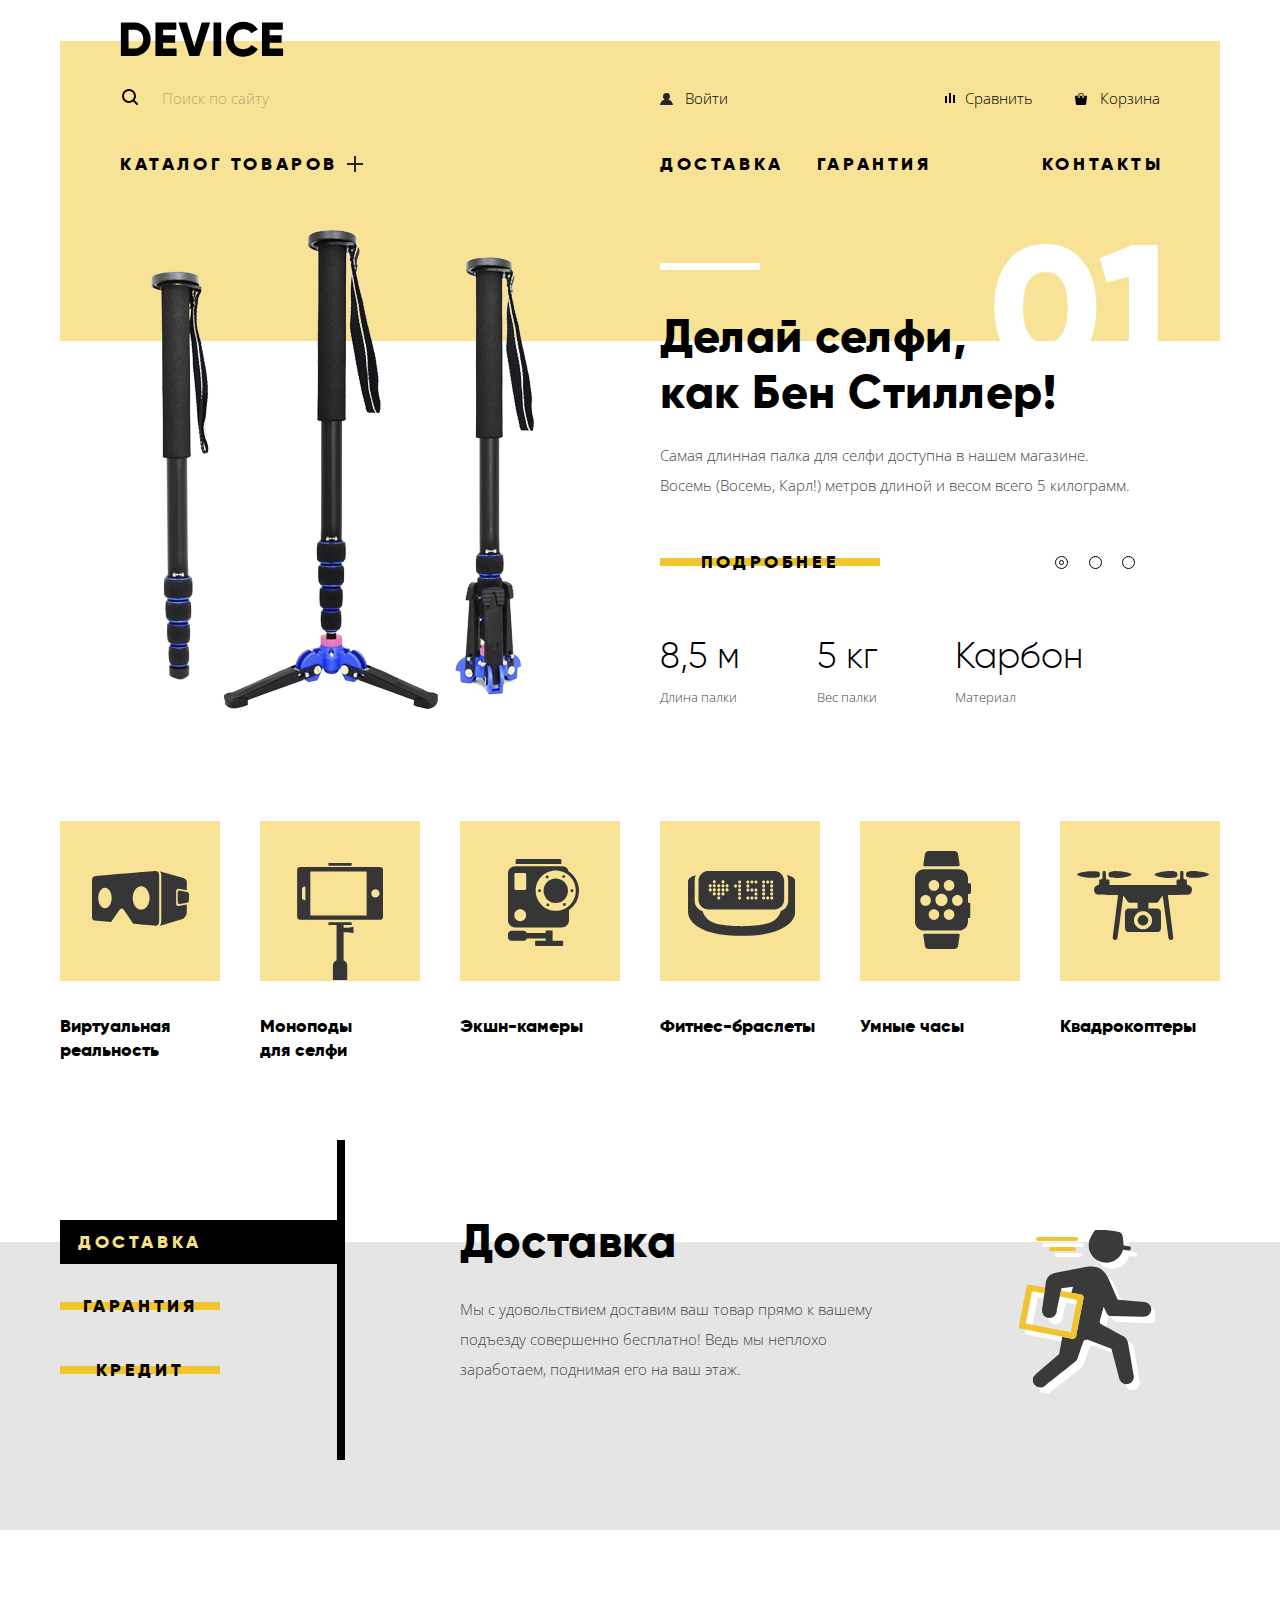
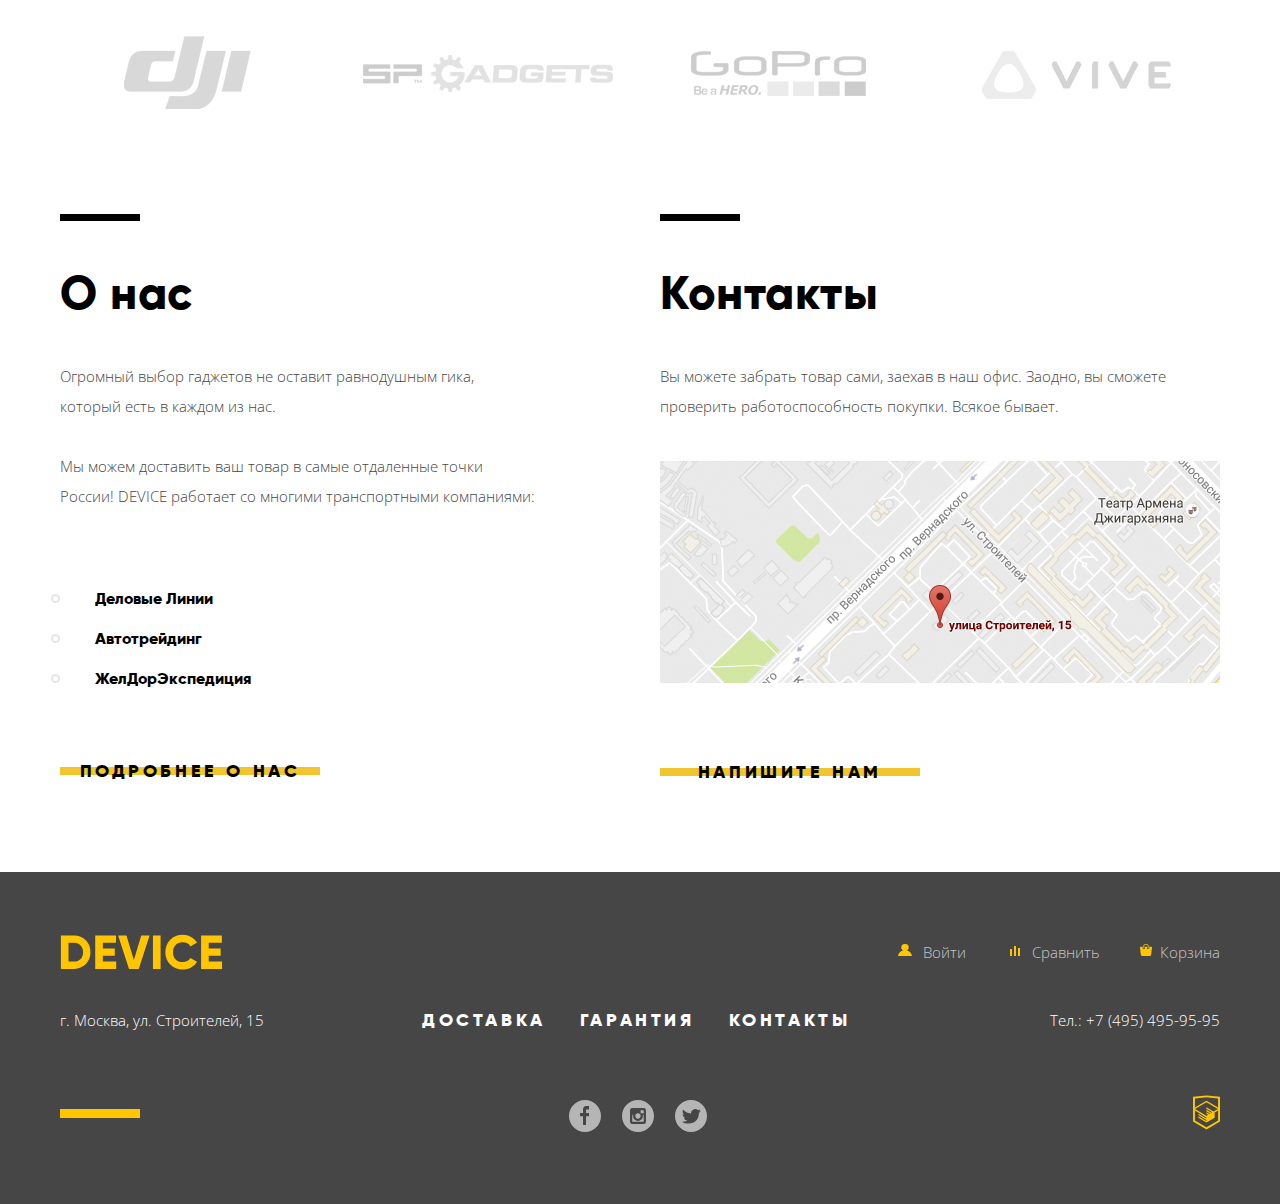
==== commit 78dc5e35: "защита проекта (2)" ====
--- a/index.html
+++ b/index.html
@@ -32,366 +32,367 @@
             <li>
               <a class="compare-header" href="#">Сравнить</a>
             </li>
-          <li>
-          <a class="cart-header" href="#">Корзина</a>
-        </li>
-        </div>
-        <ul class="header-site-navigation">
-          <li>
-            <a class="catalog-plus" href="#">Каталог товаров</a>
-            <ul class="catalog-menu">
-              <li>
-                <ul class="list1">
-                  <li>
-                    <a href="#">Виртуальная реальность</a>
-                  </li>
-                  <li>
-                    <a href="monopods.html">Моноподы для селфи</a>
-                  </li>
-                  <li>
-                    <a href="#">Экшн камеры</a>
+            <li>
+              <a class="cart-header" href="#">Корзина</a>
+            </li>
+          </ul>
+          </div>
+          <ul class="header-site-navigation">
+            <li>
+              <a class="catalog-plus" href="#">Каталог товаров</a>
+              <ul class="catalog-menu">
+                <li>
+                  <ul class="list1">
+                    <li>
+                      <a href="#">Виртуальная реальность</a>
+                    </li>
+                    <li>
+                      <a href="monopods.html">Моноподы для селфи</a>
+                    </li>
+                    <li>
+                      <a href="#">Экшн камеры</a>
+                    </li>
+                  </ul>
+                </li>
+                <li>
+                  <ul class="list2">
+                    <li>
+                      <a href="#">Фитнес-браслеты</a>
+                    </li>
+                    <li>
+                      <a href="#">Умные часы</a>
+                    </li>
+                  </ul>
+                </li>
+                <li>
+                  <ul class="list3">
+                    <li>
+                      <a href="#">Квадрокоптеры</a>
+                    </li>
+                  </ul>
+                </li>
+              </ul>
+            </li>
+            <li>
+              <ul class="header-line2">
+                <li>
+                  <a href="#">Доставка</a>
+                </li>
+                <li>
+                  <a href="#">Гарантия</a>
+                </li>
+                <li>
+                  <a href="#">Контакты</a>
+                </li>
+              </ul>
+            </li>
+          </ul>
+        </nav>
+      </div>
+    </header>
+    <main class="main-content">
+      <h1 class="visually-hidden">Интернет-магазин Device</h1>
+      <div class="container">
+        <ul class="slider-list">
+          <li class="slider-item promo-slide-1 slider-list-display-block">
+            <section class="promo slide1">
+              <div class="slide_img">
+                <img src="img/slider-1.png" width="384" height="486" alt="Палка для селфи">
+              </div>
+              <div class="promo-slide-container">
+                <h2 class="caption">Делай селфи, <br> как Бен Стиллер!</h2>
+                <p class="promo-text">Самая длинная палка для селфи доступна в нашем магазине. <br> Восемь (Восемь, Карл!) метров длиной и весом всего 5 килограмм.</p>
+
+                <div class="description_slider">
+                  <a href="#" class="description button">Подробнее</a>
+                  <ul class="slider-controls">
+                    <li class="slider-controls-item slider-controls-item--1 toggle">Слайд 1</li>
+                    <li class="slider-controls-item  slider-controls-item--2">Слайд 2</li>
+                    <li class="slider-controls-item slider-controls-item--3">Слайд 3</li>
+                  </ul>
+                </div>
+                <ul class="promo-options">
+                  <li class="promo-item">
+                    <span class="promo-1">8,5 м</span>
+                    <span class="promo-2">Длина палки</span>
+                  </li>
+                  <li class="promo-item">
+                    <span class="promo-1">5 кг</span>
+                    <span class="promo-2">Вес палки</span>
+                  </li>
+                  <li class="promo-item">
+                    <span class="promo-1">Карбон</span>
+                    <span class="promo-2">Материал</span>
                   </li>
                 </ul>
-              </li>
-              <li>
-                <ul class="list2">
-                  <li>
-                    <a href="#">Фитнес-браслеты</a>
-                  </li>
-                  <li>
-                    <a href="#">Умные часы</a>
+              </div>
+            </section>
+          </li>
+          <li class="slider-item promo-slide-2">
+            <section class="promo slide2">
+              <div class="slide_img">
+                <img src="img/slider-2.png" width="345" height="485" alt="Палка для селфи">
+              </div>
+              <div class="promo-slide-container">
+                <h2 class="caption">Худеем <br>правильно</h2>
+                <p class="promo-text">Мотивирующие фитнес-браслеты помогут найти в себе силы <br>не пропускать занятия и соблюдать диету.</p>
+                <div class="description_slider">
+                  <a href="#" class="description button">Подробнее</a>
+                  <ul class="slider-controls">
+                    <li class="slider-controls-item slider-controls-item--1">Слайд 1</li>
+                    <li class="slider-controls-item  slider-controls-item--2 toggle">Слайд 2</li>
+                    <li class="slider-controls-item slider-controls-item--3">Слайд 3</li>
+                  </ul>
+                </div>
+                <ul class="promo-options">
+                  <li class="promo-item">
+                    <span class="promo-1">48 часов</span>
+                    <span class="promo-2">Без подзарядки</span>
                   </li>
                 </ul>
-              </li>
-              <li>
-                <ul class="list3">
-                  <li>
-                    <a href="#">Квадрокоптеры</a>
+              </div>
+            </section>
+          </li>
+          <li class="slider-item promo-slide-3">
+            <section class="promo slide3">
+              <div class="slide_img">
+                <img src="img/slider-3.png" width="526" height="334" alt="Палка для селфи">
+              </div>
+              <div class="promo-slide-container">
+                <h2 class="caption">Порхает как бабочка, жалит как пчела!</h2>
+                <p>Этот обычный, на первый взгляд, квадрокоптер оснащен <br> мощным лазером, замаскированным под стандартную камеру.
+                </p>
+                <div class="description_slider">
+                  <a href="#" class="description button">Подробнее</a>
+                  <ul class="slider-controls">
+                    <li class="slider-controls-item slider-controls-item--1">Слайд 1</li>
+                    <li class="slider-controls-item  slider-controls-item--2">Слайд 2</li>
+                    <li class="slider-controls-item slider-controls-item--3 toggle">Слайд 3</li>
+                  </ul>
+                </div>
+                <ul class="promo-options">
+                  <li class="promo-item">
+                    <span class="promo-1">800 м</span>
+                    <span class="promo-2">Дальность полета</span>
+                  </li>
+                  <li class="promo-item">
+                    <span class="promo-1">50 м</span>
+                    <span class="promo-2">Радиус поражения</span>
                   </li>
                 </ul>
-              </li>
-            </ul>
-          </li>
-          <li>
-            <ul class="header-line2">
-              <li>
-                <a href="#">Доставка</a>
-              </li>
-              <li>
-                <a href="#">Гарантия</a>
-              </li>
-              <li>
-                <a href="#">Контакты</a>
-              </li>
-            </ul>
+              </div>
+            </section>
+          </li>
+        </ul>
+      </div>
+      <nav class="container">
+        <ul class="catalog-nav">
+          <li class="catalog-nav-item">
+            <a href="#" class="catalog-img">
+              <span>Виртуальная реальность</span>
+            </a>
+          </li>
+          <li class="catalog-nav-item">
+            <a href="monopods.html" class="catalog-img">
+              <span>Моноподы для&nbsp;селфи</span>
+            </a>
+          </li>
+          <li class="catalog-nav-item">
+            <a href="#" class="catalog-img">
+              <span>Экшн-камеры</span>
+            </a>
+          </li>
+          <li class="catalog-nav-item">
+            <a href="#" class="catalog-img">
+              <span>Фитнес-браслеты</span>
+            </a>
+          </li>
+          <li class="catalog-nav-item">
+            <a href="#" class="catalog-img">
+              <span>Умные часы</span>
+            </a>
+          </li>
+          <li class="catalog-nav-item">
+            <a href="#" class="catalog-img">
+              <span>Квадрокоптеры</span>
+            </a>
           </li>
         </ul>
       </nav>
-    </div>
-  </header>
-  <main class="main-content">
-    <h1 class="visually-hidden">Интернет-магазин Device</h1>
-    <div class="container">
-      <ul class="slider-list">
-        <li class="slider-item promo-slide-1 slider-list-display-block">
-          <section class="promo slide1">
-            <div class="slide_img">
-            <img src="img/slider-1.png" width="384" height="486" alt="Палка для селфи">
-          </div>
-            <div class="promo-slide-container">
-              <h2 class="caption">Делай селфи, <br> как Бен Стиллер!</h2>
-              <p class="promo-text">Самая длинная палка для селфи доступна в нашем магазине. <br> Восемь (Восемь, Карл!) метров длиной и весом всего 5 килограмм.</p>
+      <section class="servises servises-gradient">
+        <div class="servises-container">
+          <ul class="servises-items">
+            <li><a class="button-servises delivery active-servises" href="#">Доставка</a></li>
+            <li><a class="button-servises warranty" href="#">Гарантия</a></li>
+            <li><a class="button-servises credit" href="#">Кредит</a></li>
+          </ul>
 
-              <div class="description_slider">
-                <a href="#" class="description button">Подробнее</a>
-                <ul class="slider-controls">
-                  <li class="slider-controls-item slider-controls-item--1 toggle">Слайд 1</li>
-                  <li class="slider-controls-item  slider-controls-item--2">Слайд 2</li>
-                  <li class="slider-controls-item slider-controls-item--3">Слайд 3</li>
-                </ul>
-              </div>
-              <ul class="promo-options">
-                <li class="promo-item">
-                  <span class="promo-1">8,5 м</span>
-                  <span class="promo-2">Длина палки</span>
-                </li>
-                <li class="promo-item">
-                  <span class="promo-1">5 кг</span>
-                  <span class="promo-2">Вес палки</span>
-                </li>
-                <li class="promo-item">
-                  <span class="promo-1">Карбон</span>
-                  <span class="promo-2">Материал</span>
-                </li>
-              </ul>
-            </div>
-          </section>
-        </li>
-        <li class="slider-item promo-slide-2">
-          <section class="promo slide2">
-              <div class="slide_img">
-            <img src="img/slider-2.png" width="345" height="485" alt="Палка для селфи">
-          </div>
-            <div class="promo-slide-container">
-              <h2 class="caption">Худеем <br>правильно</h2>
-              <p class="promo-text">Мотивирующие фитнес-браслеты помогут найти в себе силы <br>не пропускать занятия и соблюдать диету.</p>
-              <div class="description_slider">
-                <a href="#" class="description button">Подробнее</a>
-                <ul class="slider-controls">
-                  <li class="slider-controls-item slider-controls-item--1">Слайд 1</li>
-                  <li class="slider-controls-item  slider-controls-item--2 toggle">Слайд 2</li>
-                  <li class="slider-controls-item slider-controls-item--3">Слайд 3</li>
-                </ul>
-              </div>
-              <ul class="promo-options">
-                <li class="promo-item">
-                  <span class="promo-1">48 часов</span>
-                  <span class="promo-2">Без подзарядки</span>
-                </li>
-              </ul>
-            </div>
-          </section>
-        </li>
-        <li class="slider-item promo-slide-3">
-          <section class="promo slide3">
-              <div class="slide_img">
-            <img src="img/slider-3.png" width="526" height="334" alt="Палка для селфи">
-          </div>
-            <div class="promo-slide-container">
-              <h2 class="caption">Порхает как бабочка, жалит как пчела!</h2>
-              <p>Этот обычный, на первый взгляд, квадрокоптер оснащен <br> мощным лазером, замаскированным под стандартную камеру.
-              </p>
-              <div class="description_slider">
-                <a href="#" class="description button">Подробнее</a>
-                <ul class="slider-controls">
-                  <li class="slider-controls-item slider-controls-item--1">Слайд 1</li>
-                  <li class="slider-controls-item  slider-controls-item--2">Слайд 2</li>
-                  <li class="slider-controls-item slider-controls-item--3 toggle">Слайд 3</li>
-                </ul>
-              </div>
-              <ul class="promo-options">
-                <li class="promo-item">
-                  <span class="promo-1">800 м</span>
-                  <span class="promo-2">Дальность полета</span>
-                </li>
-                <li class="promo-item">
-                  <span class="promo-1">50 м</span>
-                  <span class="promo-2">Радиус поражения</span>
-                </li>
-              </ul>
-            </div>
-          </section>
-        </li>
-      </ul>
-    </div>
-    <nav class="container">
-      <ul class="catalog-nav">
-        <li class="catalog-nav-item">
-          <a href="#" class="catalog-img">
-            <span>Виртуальная реальность</span>
+          <ul class="servises-slider">
+            <li class="servis-slide servise-slide1 slide-delivery servis-slide-flex">
+              <div class="servises-title">
+                <h2 class="caption">Доставка</h2>
+                <p>Мы с удовольствием доставим ваш товар прямо к вашему подъезду совершенно бесплатно! Ведь мы неплохо заработаем, поднимая его на ваш этаж.</p>
+              </div>
+              <div class="servises-image">
+                <img src="img/delivery.svg" width="136" height="164" alt="Курьер">
+              </div>
+            </li>
+            <li class="servis-slide servise-slide2 slide-warranty">
+              <div class="servises-title">
+                <h2 class="caption">Гарантия</h2>
+                <p>Если из-за возгорания купленного у нас товара у вас сгорит дом — не переживайте, мы выдадим вам новый.
+                  Товар, не дом, конечно же.
+                </p>
+              </div>
+              <div class="servises-image">
+                <img src="img/warranty.svg" width="171" height="194" alt="Гарантия">
+              </div>
+            </li>
+            <li class="servis-slide servise-slide3 slide-credit">
+              <div class="servises-title">
+                <h2 class="caption">Кредит</h2>
+                <p>Залезть в долговую яму стало проще! Кредитные консультанты подберут для вас наиболее выгодные
+                  условия кредита. Выгодные для нашего банка, разумеется.
+                </p>
+              </div>
+              <div class="servises-image">
+                <img src="img/credit.svg" width="156" height="186" alt="Кредит">
+              </div>
+            </li>
+          </ul>
+
+        </div>
+      </section>
+      <article class="partners-logo container">
+        <h3 class="visually-hidden">Логотипы партнеров</h3>
+        <ul class="partners-logo-img">
+          <li class="partners-img-item">
+            <img src="img/partner-1-gray.png" width="260" height="100" alt="Логотип DJI">
+            <img src="img/partner-1.png" width="260" height="100" alt="Логотип DJI">
+          </li>
+          <li class="partners-img-item">
+            <img src="img/partner-2-gray.png" width="260" height="100" alt="Логотип SP Gadjets">
+            <img src="img/partner-2.png" width="260" height="100" alt="Логотип SP Gadjets">
+          </li>
+          <li class="partners-img-item">
+            <img src="img/partner-3-gray.png" width="260" height="100" alt="Логотип Go Pro">
+            <img src="img/partner-3.png" width="260" height="100" alt="Логотип Go Pro">
+          </li>
+          <li class="partners-img-item">
+            <img src="img/partner-4-gray.png" width="260" height="100" alt="Логотип VIVE">
+            <img src="img/partner-4.png" width="260" height="100" alt="Логотип VIVE">
+          </li>
+        </ul>
+      </article>
+      <div class="container features-contacts">
+        <section class="features">
+          <h2 class="caption">О нас</h2>
+          <p>Огромный выбор гаджетов не оставит равнодушным гика, который есть в каждом из нас.</p>
+          <p>Мы можем доставить ваш товар в самые отдаленные точки России! DEVICE работает со многими транспортными компаниями:</p>
+          <ul class="transport-company">
+            <li>Деловые Линии</li>
+            <li>Автотрейдинг</li>
+            <li>ЖелДорЭкспедиция</li>
+          </ul>
+          <a href="#" class="button button-features">Подробнее о нас</a>
+        </section>
+        <section class="contacts">
+          <h2 class="caption">Контакты</h2>
+          <p>Вы можете забрать товар сами, заехав в наш офис. Заодно, вы сможете проверить работоспособность покупки. Всякое бывает.</p>
+          <a href="https://yandex.ru/maps/-/CBRfFBdHoD">
+            <img class="map" src="img/map-small.jpg" width="560" height="222" alt="Офис компании по адресу ул. Улица строителей, д.15">
           </a>
-        </li>
-        <li class="catalog-nav-item">
-          <a href="monopods.html" class="catalog-img">
-            <span>Моноподы для&nbsp;селфи</span>
+          <a href="#" class="button button-contacts">Напишите нам</a>
+        </section>
+      </div>
+      <section class="modal modal-write-us">
+        <h2 class="visually-hidden">Напишите нам</h2>
+        <form class="write-us-form" action="https://echo.htmlacademy.ru" method="post">
+          <p class="user-data-name">
+            <label for="user-name">Ваше имя</label>
+            <input class="user-data" id="user-name" type="text" name="user-name" placeholder="Имя Фамилия">
+          </p>
+          <p class="user-data-email">
+            <label for="user-email">Ваш e-mail</label>
+            <input class="user-data" id="user-email" type="email" name="user-email" placeholder="email@example.com">
+          </p>
+          <p class="user-data-text">
+            <label for="user-text">Текст письма</label>
+            <textarea class="user-data" rows="7" id="user-text" name="user-text" placeholder="В свободной форме"></textarea>
+          </p>
+          <button class="button inner-button button-submit" type="submit">
+            Отправить
+          </button>
+        </form>
+        <button class="modal-close" type="button">
+          <span class="visually-hidden">Закрыть</span>
+        </button>
+      </section>
+      <section class="modal modal-map">
+        <h2 class="visually-hidden">Как до нас добраться</h2>
+        <iframe src="https://yandex.ru/map-widget/v1/-/CBRIzMAYSD"
+        width="960" height="560"></iframe>
+        <p>
+          <img src="img/map.jpg" width="960" height="560" alt="Офис компании по адресу ул. Строителей, д.15">
+        </p>
+        <button class="modal-close" type="button">
+          <span class="visually-hidden">Закрыть</span>
+        </button>
+      </section>
+    </main>
+    <footer class="main-footer">
+      <div class="container">
+        <div class="footer-line1">
+          <a class="main-footer-logo">
+            <img src="img/yellow-logo.svg" width="163" height="36" alt="Интернет магазин Device">
           </a>
-        </li>
-        <li class="catalog-nav-item">
-          <a href="#" class="catalog-img">
-            <span>Экшн-камеры</span>
+          <ul class="footer-user-navigation">
+            <li>
+              <a class="login-link-footer" href="login.html">Войти</a>
+            </li>
+          </ul>
+          <ul class="user-action-footer">
+            <li>
+              <a class="compare-footer" href="#">Сравнить</a>
+            </li>
+            <li>
+              <a class="cart-footer" href="#">Корзина</a>
+            </li>
+          </ul>
+        </div>
+        <div class="footer-line2">
+          <p class="footer-contacts">г. Москва, ул. Строителей, 15</p>
+          <ul class="footer-site-navigation">
+            <li><a href="#">Доставка</a></li>
+            <li><a href="#">Гарантия</a></li>
+            <li><a href="#">Контакты</a></li>
+          </ul>
+          <a class="footer-contacts">Тел.: +7 (495) 495-95-95</a>
+        </div>
+        <div class="footer-line3">
+          <ul class="social-navigation">
+            <li>
+              <a class="social-button social-button-fb" href="#">
+                <span class="visually-hidden">Интернет-магазин Device в Фейсбук</span>
+              </a>
+            </li>
+            <li>
+              <a class="social-button social-button-in" href="#">
+                <span class="visually-hidden">Интернет-магазин Device в Инстаграм</span>
+              </a>
+            </li>
+            <li>
+              <a class="social-button social-button-tw" href="#">
+                <span class="visually-hidden">Интернет-магазин Device в Твиттере</span>
+              </a>
+            </li>
+          </ul>
+          <a class="logo-html" href="https://htmlacademy.ru/intensive/htmlcss">
+            <img src="img/logo-html.svg" width="27" height="35" alt="HTML Academy">
           </a>
-        </li>
-        <li class="catalog-nav-item">
-          <a href="#" class="catalog-img">
-            <span>Фитнес-браслеты</span>
-          </a>
-        </li>
-        <li class="catalog-nav-item">
-          <a href="#" class="catalog-img">
-            <span>Умные часы</span>
-          </a>
-        </li>
-        <li class="catalog-nav-item">
-          <a href="#" class="catalog-img">
-            <span>Квадрокоптеры</span>
-          </a>
-        </li>
-      </ul>
-    </nav>
-    <section class="servises servises-gradient">
-      <div class="servises-container">
-        <ul class="servises-items">
-          <li><a class="button-servises delivery active-servises" href="#">Доставка</a></li>
-          <li><a class="button-servises warranty" href="#">Гарантия</a></li>
-          <li><a class="button-servises credit" href="#">Кредит</a></li>
-        </ul>
-
-        <ul class="servises-slider">
-          <li class="servis-slide servise-slide1 slide-delivery servis-slide-flex">
-            <div class="servises-title">
-              <h2 class="caption">Доставка</h2>
-              <p>Мы с удовольствием доставим ваш товар прямо к вашему подъезду совершенно бесплатно! Ведь мы неплохо заработаем, поднимая его на ваш этаж.</p>
-            </div>
-            <div class="servises-image">
-              <img src="img/delivery.svg" width="136" height="164" alt="Курьер">
-            </div>
-          </li>
-          <li class="servis-slide servise-slide2 slide-warranty">
-            <div class="servises-title">
-              <h2 class="caption">Гарантия</h2>
-              <p>Если из-за возгорания купленного у нас товара у вас сгорит дом — не переживайте, мы выдадим вам новый.
-                Товар, не дом, конечно же.
-              </p>
-            </div>
-            <div class="servises-image">
-              <img src="img/warranty.svg" width="171" height="194" alt="Гарантия">
-            </div>
-          </li>
-          <li class="servis-slide servise-slide3 slide-credit">
-            <div class="servises-title">
-              <h2 class="caption">Кредит</h2>
-              <p>Залезть в долговую яму стало проще! Кредитные консультанты подберут для вас наиболее выгодные
-                условия кредита. Выгодные для нашего банка, разумеется.
-              </p>
-            </div>
-            <div class="servises-image">
-              <img src="img/credit.svg" width="156" height="186" alt="Кредит">
-            </div>
-          </li>
-        </ul>
-
+        </div>
       </div>
-    </section>
-    <article class="partners-logo container">
-      <h3 class="visually-hidden">Логотипы партнеров</h3>
-      <ul class="partners-logo-img">
-        <li class="partners-img-item">
-          <img src="img/partner-1-gray.png" width="260" height="100" alt="Логотип DJI">
-          <img src="img/partner-1.png" width="260" height="100" alt="Логотип DJI">
-        </li>
-        <li class="partners-img-item">
-          <img src="img/partner-2-gray.png" width="260" height="100" alt="Логотип SP Gadjets">
-          <img src="img/partner-2.png" width="260" height="100" alt="Логотип SP Gadjets">
-        </li>
-        <li class="partners-img-item">
-          <img src="img/partner-3-gray.png" width="260" height="100" alt="Логотип Go Pro">
-          <img src="img/partner-3.png" width="260" height="100" alt="Логотип Go Pro">
-        </li>
-        <li class="partners-img-item">
-          <img src="img/partner-4-gray.png" width="260" height="100" alt="Логотип VIVE">
-          <img src="img/partner-4.png" width="260" height="100" alt="Логотип VIVE">
-        </li>
-      </ul>
-    </article>
-    <div class="container features-contacts">
-      <section class="features">
-        <h2 class="caption">О нас</h2>
-        <p>Огромный выбор гаджетов не оставит равнодушным гика, который есть в каждом из нас.</p>
-        <p>Мы можем доставить ваш товар в самые отдаленные точки России! DEVICE работает со многими транспортными компаниями:</p>
-        <ul class="transport-company">
-          <li>Деловые Линии</li>
-          <li>Автотрейдинг</li>
-          <li>ЖелДорЭкспедиция</li>
-        </ul>
-        <a href="#" class="button button-features">Подробнее о нас</a>
-      </section>
-      <section class="contacts">
-        <h2 class="caption">Контакты</h2>
-        <p>Вы можете забрать товар сами, заехав в наш офис. Заодно, вы сможете проверить работоспособность покупки. Всякое бывает.</p>
-        <a href="https://yandex.ru/maps/-/CBRfFBdHoD">
-          <img class="map" src="img/map-small.jpg" width="560" height="222" alt="Офис компании по адресу ул. Улица строителей, д.15">
-        </a>
-        <a href="#" class="button button-contacts">Напишите нам</a>
-      </section>
-    </div>
-    <section class="modal modal-write-us modal-show">
-      <h2 class="visually-hidden">Напишите нам</h2>
-      <form class="write-us-form" action="https://echo.htmlacademy.ru" method="post">
-        <p class="user-data-name">
-          <label for="user-name">Ваше имя</label>
-          <input class="user-data" id="user-name" type="text" name="user-name" placeholder="Имя Фамилия">
-        </p>
-        <p class="user-data-email">
-          <label for="user-email">Ваш e-mail</label>
-          <input class="user-data" id="user-email" type="email" name="user-email" placeholder="email@example.com">
-        </p>
-        <p class="user-data-text">
-          <label for="user-text">Текст письма</label>
-          <textarea class="user-data" rows="7" id="user-text" name="user-text" placeholder="В свободной форме"></textarea>
-        </p>
-        <button class="button inner-button button-submit" type="submit">
-          Отправить
-        </button>
-      </form>
-      <button class="modal-close" type="button">
-        <span class="visually-hidden">Закрыть</span>
-      </button>
-    </section>
-    <section class="modal modal-map">
-      <h2 class="visually-hidden">Как до нас добраться</h2>
-      <iframe src="https://yandex.ru/map-widget/v1/-/CBRIzMAYSD"
-      width="960" height="560"></iframe>
-      <p>
-        <img src="img/map.jpg" width="960" height="560" alt="Офис компании по адресу ул. Строителей, д.15">
-      </p>
-      <button class="modal-close" type="button">
-        <span class="visually-hidden">Закрыть</span>
-      </button>
-    </section>
-  </main>
-  <footer class="main-footer">
-    <div class="container">
-      <div class="footer-line1">
-        <a class="main-footer-logo">
-          <img src="img/yellow-logo.svg" width="163" height="36" alt="Интернет магазин Device">
-        </a>
-        <ul class="footer-user-navigation">
-          <li>
-            <a class="login-link-footer" href="login.html">Войти</a>
-          </li>
-        </ul>
-        <ul class="user-action-footer">
-          <li>
-        <a class="compare-footer" href="#">Сравнить</a>
-      </li>
-      <li>
-        <a class="cart-footer" href="#">Корзина</a>
-      </li>
-    </ul>
-      </div>
-      <div class="footer-line2">
-        <p class="footer-contacts">г. Москва, ул. Строителей, 15</p>
-        <ul class="footer-site-navigation">
-          <li><a href="#">Доставка</a></li>
-          <li><a href="#">Гарантия</a></li>
-          <li><a href="#">Контакты</a></li>
-        </ul>
-        <a class="footer-contacts">Тел.: +7 (495) 495-95-95</a>
-      </div>
-      <div class="footer-line3">
-        <ul class="social-navigation">
-          <li>
-            <a class="social-button social-button-fb" href="#">
-              <span class="visually-hidden">Интернет-магазин Device в Фейсбук</span>
-            </a>
-          </li>
-          <li>
-            <a class="social-button social-button-in" href="#">
-              <span class="visually-hidden">Интернет-магазин Device в Инстаграм</span>
-            </a>
-          </li>
-          <li>
-            <a class="social-button social-button-tw" href="#">
-              <span class="visually-hidden">Интернет-магазин Device в Твиттере</span>
-            </a>
-          </li>
-        </ul>
-        <a class="logo-html" href="https://htmlacademy.ru/intensive/htmlcss">
-          <img src="img/logo-html.svg" width="27" height="35" alt="HTML Academy">
-        </a>
-      </div>
-    </div>
-  </footer>
-  <script src="js/scriptmin.js"></script>
-</body>
-</html>
+    </footer>
+    <script src="js/scriptmin.js"></script>
+  </body>
+  </html>
--- a/css/stylemin.css
+++ b/css/stylemin.css
@@ -1 +1 @@
-@-webkit-keyframes bounce{0%{-webkit-transform:translateY(-2000px);transform:translateY(-2000px)}70%{-webkit-transform:translateY(10px);transform:translateY(10px)}90%{-webkit-transform:translateY(-10px);transform:translateY(-10px)}to{-webkit-transform:translateY(0);transform:translateY(0)}}@keyframes bounce{0%{-webkit-transform:translateY(-2000px);transform:translateY(-2000px)}70%{-webkit-transform:translateY(10px);transform:translateY(10px)}90%{-webkit-transform:translateY(-10px);transform:translateY(-10px)}to{-webkit-transform:translateY(0);transform:translateY(0)}}@-webkit-keyframes shake{0%,to{-webkit-transform:translateX(0);transform:translateX(0)}10%,30%,50%,70%,90%{-webkit-transform:translateX(-10px);transform:translateX(-10px)}20%,40%,60%,80%{-webkit-transform:translateX(10px);transform:translateX(10px)}}@keyframes shake{0%,to{-webkit-transform:translateX(0);transform:translateX(0)}10%,30%,50%,70%,90%{-webkit-transform:translateX(-10px);transform:translateX(-10px)}20%,40%,60%,80%{-webkit-transform:translateX(10px);transform:translateX(10px)}}@font-face{font-family:"Gilroy";src:url(../fonts/gilroyextrabold.woff2) format("woff2"),url(../fonts/gilroyextrabold.woff) format("woff");font-weight:800;font-style:normal}@font-face{font-family:"Gilroy";src:url(../fonts/gilroylight.woff2) format("woff2"),url(../fonts/gilroylight.woff) format("woff");font-weight:300;font-style:normal}@font-face{font-family:"Open Sans";src:url(../fonts/opensanslight.woff2) format("woff2"),url(../fonts/opensanslight.woff) format("woff");font-weight:300;font-style:normal}@font-face{font-family:"Open Sans";src:url(../fonts/opensansregular.woff2) format("woff2"),url(../fonts/opensansregular.woff) format("woff");font-weight:400;font-style:normal}body,html{margin:0;padding:0;height:100%;min-width:1200px}body{font-family:"Open Sans",Arial,sans-serif;font-weight:300;font-size:15px;line-height:30px;background-color:#fff;color:#464646}a{color:#000;text-decoration:none}.form-filter fieldset{padding:0;border:0}.modal{display:none;position:fixed;-webkit-box-shadow:0 10px 20px rgba(0,0,0,.2);box-shadow:0 10px 20px rgba(0,0,0,.2)}.modal-map,.modal-write-us{position:fixed;left:50%;margin-left:-480px}.modal-map{margin-top:-280px;width:960px;height:559px;z-index:1;top:50%}.modal-map p{position:absolute;top:0;left:0;margin:0}.modal-map iframe{position:relative;z-index:1;border:0}.modal-write-us{width:760px;height:555px;padding-left:100px;padding-right:100px;top:100px;background-color:#fff;color:#000;z-index:10}.write-us-form{font-family:"Open Sans",Arial,sans-serif;font-weight:400;font-size:14px;line-height:18px;display:-webkit-box;display:-ms-flexbox;display:flex;-ms-flex-wrap:wrap;flex-wrap:wrap;-webkit-box-pack:justify;-ms-flex-pack:justify;justify-content:space-between}.user-data-email,.user-data-name{margin-top:95px}.user-data-text{margin-top:20px;margin-bottom:20px}.user-data{display:block;vertical-align:baseline;padding:12px 20px;outline:0;font:inherit;width:360px;-webkit-box-sizing:border-box;box-sizing:border-box;background-color:#f2f2f2;border:3px solid transparent}.user-data::-webkit-input-placeholder{color:rgba(70,70,70,.4)}.user-data:-ms-input-placeholder,.user-data::-ms-input-placeholder{color:rgba(70,70,70,.4)}.user-data::placeholder{color:rgba(70,70,70,.4)}.user-data-text textarea{width:760px;-webkit-box-sizing:border-box;box-sizing:border-box}.user-data:invalid{background-color:#f6dada}.user-data:focus{border:3px solid #f7e296}.user-data:focus,.user-data:hover{background-color:#eaeaea}.write-us-form label{display:block;vertical-align:baseline;font-family:"Gilroy",Arial,sans-serif;color:#000;font-weight:800;font-size:18px;line-height:24px;margin-bottom:10px}.modal-close{position:absolute;top:25px;right:20px;background:#f0c52e;opacity:.5;background-repeat:no-repeat;width:56px;height:56px;font-size:0;border:0;border-radius:45%;cursor:pointer;z-index:1;outline:0}.modal-close::after,.modal-close::before{content:"";position:absolute;top:27px;left:15px;width:27px;height:3px;background-color:#fff}.modal-close::before{-webkit-transform:rotate(45deg);-ms-transform:rotate(45deg);transform:rotate(45deg)}.modal-close::after{-webkit-transform:rotate(-45deg);-ms-transform:rotate(-45deg);transform:rotate(-45deg)}.modal-close:focus,.modal-close:hover{opacity:1}.modal-close:active{opacity:.3}.container{width:1160px;margin:0 auto;position:relative}.modal-show{display:block;vertical-align:baseline;-webkit-animation:bounce .4s;animation:bounce .4s}.modal-error{-webkit-animation:shake .8s;animation:shake .8s}.caption-breadcrumbs{margin-top:-7px}.caption-breadcrumbs .breadcrumbs,.caption-breadcrumbs .caption{margin-left:60px}.caption-breadcrumbs .caption{margin-top:40px;margin-bottom:15px}.breadcrumbs{display:-webkit-box;display:-ms-flexbox;display:flex;-webkit-box-pack:start;-ms-flex-pack:start;justify-content:flex-start;-ms-flex-wrap:wrap;flex-wrap:wrap;padding:0;list-style:none;margin:0 0 45px}.breadcrumbs a{font-family:"Open Sans",Arial,sans-serif;font-weight:300;font-size:14px;line-height:24px;color:rgba(0,0,0,.3)}.breadcrumbs a:focus,.breadcrumbs a:hover{color:#000}.breadcrumbs a:active,.breadcrumbs-current{color:rgba(0,0,0,.3)}.breadcrumbs li{position:relative;padding-right:20px;margin-right:18px}.breadcrumbs li:last-child{margin-right:0}.breadcrumbs li::after{content:"";position:absolute;top:14px;right:0;width:4px;height:4px;border-bottom:1px solid #000;border-right:1px solid #000;-webkit-transform:rotate(-45deg);-ms-transform:rotate(-45deg);transform:rotate(-45deg)}.breadcrumbs-current::after{display:none}.inner-page-main{display:-webkit-box;display:-ms-flexbox;display:flex;width:100%;-webkit-box-pack:center;-ms-flex-pack:center;justify-content:center;padding-right:auto;background-image:-webkit-linear-gradient(top,#ebebeb 70px,#fff 70px);background-image:-o-linear-gradient(top,#ebebeb 70px,#fff 70px);background-image:linear-gradient(to bottom,#ebebeb 70px,#fff 70px)}.filters,.grey-color{background-image:-webkit-linear-gradient(top,#dcdcdc 70px,#efefef 70px);background-image:-o-linear-gradient(top,#dcdcdc 70px,#efefef 70px);background-image:linear-gradient(to bottom,#dcdcdc 70px,#efefef 70px)}.filters{display:-webkit-box;display:-ms-flexbox;display:flex;-webkit-box-orient:vertical;-webkit-box-direction:normal;-ms-flex-direction:column;flex-direction:column;-webkit-box-align:end;-ms-flex-align:end;align-items:flex-end;padding-left:auto;color:#000}.filters .title-nav{margin-top:23px}.grey-color{width:100%}.sort-color{width:100%;background-image:-webkit-linear-gradient(top,#ebebeb 70px,#fff 70px);background-image:-o-linear-gradient(top,#ebebeb 70px,#fff 70px);background-image:linear-gradient(to bottom,#ebebeb 70px,#fff 70px)}.filters .price{margin-left:65px}.filters .form-filter,.filters .title-nav{width:267px;margin-left:60px}.title-nav{font-family:"Gilroy",Arial,sans-serif;color:#000;font-weight:800;font-size:16px;line-height:24px;text-transform:uppercase}.filter-button,.title-nav{letter-spacing:3.6px}.sortnav{display:-webkit-box;display:-ms-flexbox;display:flex;min-height:70px;width:837px;margin-right:auto;padding-right:auto;-webkit-box-pack:justify;-ms-flex-pack:justify;justify-content:flex-start;-webkit-box-align:center;-ms-flex-align:center;align-items:center}.sortnav .title-nav{margin-left:77px;margin-right:50px}.sortnav a{font-family:"Open Sans",Arial,sans-serif;font-weight:400;font-size:14px;line-height:18px;color:rgba(0,0,0,.3);margin-right:27px;letter-spacing:.5px}.sortnav a:first-of-type{color:#000}.sortnav a:focus,.sortnav a:hover{color:rgba(0,0,0,.6)}.sortnav a:active{color:#000}.sortnav .sort-type{margin-right:31px}.ascend-descend{margin-left:auto;margin-right:0}.ascend-descend a{margin-right:2.5px}.ascend,.descend{position:relative}.ascend::before,.descend::before{content:"";position:absolute;width:0;height:0;top:5px;border-left:5px solid transparent;border-right:5px solid transparent}.ascend::before{border-bottom:10px solid #000;opacity:.2}.descend{margin-right:0;margin-left:40px}.descend::before{left:-12px;border-top:10px solid #000}.main-header{background-color:#f7e296;color:#000;margin-top:21px;padding-bottom:50px;background-image:-webkit-linear-gradient(top,#fff 20px,#f7e296 15px);background-image:-o-linear-gradient(top,#fff 20px,#f7e296 15px);background-image:linear-gradient(to bottom,#fff 20px,#f7e296 15px)}.main-header-logo{display:block;vertical-align:baseline;width:164px;height:36px;margin-left:60px}.main-header-logo[href]:focus,.main-header-logo[href]:hover{opacity:.6}.main-header-logo[href]:active{opacity:.3}.header-line1,.user-navigation{display:-webkit-box;display:-ms-flexbox;display:flex;justify-content:space-between}.header-line1{-webkit-box-align:baseline;-ms-flex-align:baseline;align-items:baseline;margin-left:60px;margin-right:60px;margin-top:25px;-webkit-box-pack:justify;-ms-flex-pack:justify}.user-navigation{list-style:none;margin:0;padding:0;text-transform:none;letter-spacing:normal;width:220px;-webkit-box-pack:start;-ms-flex-pack:start}.cart-header,.compare-header,.login-link,.user-action,.user-name,.user-navigation{font-family:"Open Sans",Arial,sans-serif;font-weight:300;font-size:15px;line-height:30px}.user-action{list-style:none;padding:0;text-transform:none;letter-spacing:normal;display:-webkit-box;display:-ms-flexbox;display:flex;width:220px;-webkit-box-pack:start;-ms-flex-pack:start;justify-content:space-between;margin:0 0 0 30px}.cart-header,.compare-header,.login-link,.user-name{position:relative;padding-left:25px}.login-link::before,.user-name::before{content:"";position:absolute;background-image:url(../img/user.svg);background-repeat:no-repeat;width:14px;height:14px;left:0;top:5px}.compare-header::before{background-image:url(../img/compare.svg);width:14px;height:14px;left:5px;top:5px}.cart-header::before,.compare-header::before,.search-form::before{content:"";position:absolute;background-repeat:no-repeat}.cart-header::before{left:0;background-image:url(../img/cart.svg);width:14px;height:14px;top:5px}.header-site-navigation{list-style:none;padding:0;display:-webkit-box;display:-ms-flexbox;display:flex;-webkit-box-pack:justify;-ms-flex-pack:justify;justify-content:space-between;margin:25px 60px 0;letter-spacing:3.6px;font-family:"Gilroy",Arial,sans-serif;color:#000;font-weight:800;font-size:18px;line-height:24px;text-transform:uppercase}.catalog-menu{list-style:none;font-family:"Open Sans",Arial,sans-serif;font-weight:300;font-size:15px;line-height:36px;text-transform:none;letter-spacing:normal}.site-navigation{font-family:"Gilroy",Arial,sans-serif;color:#000;font-weight:800;font-size:16px;line-height:24px;text-transform:uppercase}.search-form{display:-webkit-box;display:-ms-flexbox;display:flex;width:440px;margin-right:70px;position:relative}.search-form::before{background-image:url(../img/search.svg);z-index:1;width:17px;height:17px;margin-left:2px;top:7px}.input-search{font-family:"Open Sans",Arial,sans-serif;font-weight:300;font-size:15px;line-height:30px;width:310px;background-color:transparent;border:0;border-bottom:2px solid transparent;padding-top:12px;padding-bottom:12px;margin-top:-11px;margin-left:40px}.input-search::-webkit-input-placeholder{color:rgba(0,0,0,.3)}.input-search:-ms-input-placeholder,.input-search::-ms-input-placeholder{color:rgba(0,0,0,.3)}.input-search::placeholder{color:rgba(0,0,0,.3)}.input-search:hover::-webkit-input-placeholder{color:rgba(0,0,0,.6)}.input-search:hover:-ms-input-placeholder,.input-search:hover::-ms-input-placeholder{color:rgba(0,0,0,.6)}.input-search:hover::placeholder{color:rgba(0,0,0,.6)}.input-search:focus::-webkit-input-placeholder{color:#000}.input-search:focus:-ms-input-placeholder,.input-search:focus::-ms-input-placeholder{color:#000}.input-search:focus::placeholder{color:#000}.input-search:focus~.button-search{display:block;vertical-align:baseline}.input-search:focus{outline:0;border-bottom:2px solid #000}.button-search{position:absolute;left:350px;background-color:transparent;display:none;border:2px solid #000;padding:18px 22px;margin-top:-11px}.button-search:focus,.button-search:hover{background-color:#000;color:#fff;display:block;vertical-align:baseline}.button-search:active{background-color:#000;color:#4d4d4d;display:block;vertical-align:baseline}.main-navigation a:focus,.main-navigation a:hover{color:rgba(0,0,0,.6)}.main-navigation a:active{color:rgba(0,0,0,.3)}.catalog-plus{display:inline-block;vertical-align:baseline;position:relative;padding-right:25px}.catalog-plus::after{content:"";position:absolute;background-image:url(../img/plus.svg);background-repeat:no-repeat;width:16px;height:16px;top:4px;right:0}.catalog-plus:hover::after,.catalog-plus:hover::focus{opacity:.6}.header-line2{list-style:none;margin:0;padding:0;width:500px;display:-webkit-box;display:-ms-flexbox;display:flex;-webkit-box-pack:justify;-ms-flex-pack:justify;justify-content:space-between}.header-line2 li:nth-child(2){margin-left:33px;-webkit-box-flex:1;-ms-flex-positive:1;flex-grow:1}.header-line2 li:last-child{margin-right:-3.6px}.catalog-menu{display:none;position:absolute;height:auto;width:560px;z-index:2;-webkit-box-pack:start;-ms-flex-pack:start;-webkit-box-align:start;-ms-flex-align:start;align-items:flex-start;justify-content:flex-start;-ms-flex-wrap:wrap;flex-wrap:wrap;background-color:#f7e296;padding:34px 540px 30px 60px;margin:0 -540px 0 -60px}.catalog-menu .list1,.catalog-menu .list2,.catalog-menu .list3{list-style:none;padding:0;display:-webkit-box;display:-ms-flexbox;display:flex;-webkit-box-orient:vertical;-webkit-box-direction:normal;-ms-flex-direction:column;flex-direction:column;-webkit-box-pack:start;-ms-flex-pack:start;justify-content:flex-start}.catalog-menu .list3{margin:0}.catalog-menu .list1{margin:0 55px 0 0}.catalog-menu .list2{margin:0 77px 0 0}.catalog-menu:focus,.catalog-menu:hover,.catalog-plus:active~.catalog-menu,.catalog-plus:focus~.catalog-menu,.catalog-plus:hover~.catalog-menu{display:-webkit-box;display:-ms-flexbox;display:flex}.promo{background-image:-webkit-linear-gradient(top,#f7e296 115px,#fff 115px);background-image:-o-linear-gradient(top,#f7e296 115px,#fff 115px);background-image:linear-gradient(to bottom,#f7e296 115px,#fff 115px);position:relative}.description_slider,.promo,.slider-controls{display:-webkit-box;display:-ms-flexbox;display:flex;-webkit-box-pack:justify;-ms-flex-pack:justify;justify-content:space-between}.description_slider{margin-top:40px;width:475px}.slider-controls{list-style:none;margin:0;padding:0;width:80px;font-size:0;-webkit-box-align:center;-ms-flex-align:center;align-items:center}.slider-controls-item{position:relative;display:block;vertical-align:middle;width:11px;height:11px;border-radius:50%;border:1px solid #000;cursor:pointer}.slider-controls .toggle::before{content:"";position:absolute;top:5px;left:5px;margin-top:-2px;margin-left:-2px;cursor:pointer;width:3px;height:3px;border-radius:50%;border:1px solid #000}.slider-list{list-style:none;margin:0;padding:0}.slider-item{display:none}.slider-list-display-block{display:block;vertical-align:baseline}.slide_img{width:600px}.promo-slide-container{width:500px;margin-right:60px;margin-top:43px;z-index:1;position:relative}.slide1 img{margin-left:90px}.slide3 img{margin-top:60px;margin-left:25px;margin-bottom:90px}.slide2 img{margin-top:10px;margin-left:110px;margin-bottom:-10px}.slide3 .caption{margin-bottom:25px}.slide3 .promo-options{width:275px}.promo-slide-1>.slide1::before,.promo-slide-2>.slide2::before,.promo-slide-3>.slide3::before{content:"";position:absolute;width:100px;height:7px;background-color:#fff;top:37px;right:460px;z-index:0}.promo-slide-1>.slide1::after{content:"01"}.promo-slide-2>.slide2::after{content:"02"}.promo-slide-3>.slide3::after{content:"03"}.slide1::after,.slide2::after,.slide3::after{font-family:"Gilroy",Arial,sans-serif;font-weight:800;font-size:179.2px;line-height:179.2px;position:absolute;top:-7px;right:50px;color:#fff;z-index:0}.caption{font-family:"Gilroy",Arial,sans-serif;font-weight:800;font-size:47px;line-height:56px;color:#000;letter-spacing:.5px}.promo-slide-container>.caption{padding:0;margin:39px 0 0}.promo-text{font-family:"Open Sans",Arial,sans-serif;font-weight:300;font-size:15px;line-height:30px;margin-top:20px}.promo-options,.promo-options .promo-item{display:-webkit-box;display:-ms-flexbox;display:flex;-webkit-box-pack:justify;-ms-flex-pack:justify;justify-content:space-between;list-style:none;-ms-flex-wrap:wrap;flex-wrap:wrap;padding:0}.promo-options{width:440px;margin:48px 70px 0 0}.promo-options .promo-item{-webkit-box-orient:vertical;-webkit-box-direction:normal;-ms-flex-direction:column;flex-direction:column;-webkit-box-flex:1;-ms-flex-positive:1;flex-grow:1;margin:0 60px 0 0}.slide3 .promo-item{margin-right:40px}.promo-options li:last-child{margin-right:0}.promo-1{font-family:"Gilroy",Arial,sans-serif;color:#000;font-weight:300;font-size:36px;line-height:48px;-webkit-box-flex:1;-ms-flex-positive:1;flex-grow:1}.promo-2{font-family:"Open Sans",Arial,sans-serif;font-weight:300;font-size:13px;line-height:20px;margin-top:7px}.promo-slide-container .description{margin:0;width:220px;letter-spacing:3.6px}.catalog-nav{font-family:"Gilroy",Arial,sans-serif;color:#000;font-weight:800;font-size:18px;line-height:24px;list-style:none;padding:0;display:-webkit-box;display:-ms-flexbox;display:flex;-ms-flex-wrap:wrap;flex-wrap:wrap;-webkit-box-pack:justify;-ms-flex-pack:justify;justify-content:flex-start;margin:100px 0 0}.catalog-nav li{width:160px;padding-top:160px;margin-right:40px}.catalog-nav li:last-child,.catalog-nav li:nth-child(6n+6){margin-right:0}.catalog-img::before,.catalog-nav a{display:-webkit-box;display:-ms-flexbox;display:flex;-webkit-box-pack:center;-ms-flex-pack:center;justify-content:center}.catalog-nav a{text-align:left;padding-top:33px;padding-bottom:48px;position:relative}.catalog-nav-item span{width:100%}.catalog-img::before{content:"";position:absolute;background-color:#f0c52e;opacity:.5;background-repeat:no-repeat;bottom:100%;-ms-flex-item-align:center;align-self:center;width:160px;height:160px}.catalog-img:active::before,.catalog-img:focus::before,.catalog-img:hover::before{opacity:1}.catalog-img:active::after{opacity:.3}.catalog-img::after{content:"";position:absolute;display:-webkit-box;display:-ms-flexbox;display:flex;left:0;-webkit-box-pack:center;-ms-flex-pack:center;justify-content:center;-ms-flex-item-align:center;align-self:center;margin:0;padding:0}.catalog-nav-item:nth-child(1) a::after{top:-110px;background-image:url(../img/popular-1.svg);background-repeat:no-repeat;width:97px;left:31.5px;height:55px}.catalog-nav-item:nth-child(2) a::after{top:-118px;background-image:url(../img/popular-2.svg);background-repeat:no-repeat;width:86px;left:37px;height:117px}.catalog-nav-item:nth-child(3) a::after{top:-122px;background-image:url(../img/popular-3.svg);background-repeat:no-repeat;width:71px;left:48px;height:87px}.catalog-nav-item:nth-child(4) a::after{top:-110px;background-image:url(../img/popular-4.svg);background-repeat:no-repeat;width:107px;left:28px;height:65px}.catalog-nav-item:nth-child(5) a::after{top:-130px;background-image:url(../img/popular-5.svg);background-repeat:no-repeat;width:56px;left:55px;height:98px}.catalog-nav-item:nth-child(6) a::after{top:-110px;background-image:url(../img/popular-6.svg);background-repeat:no-repeat;width:132px;left:17px;height:69px}.servises{margin-top:110px;width:100%;background-image:-webkit-linear-gradient(top,#fff 22px,#e5e5e5 22px);background-image:-o-linear-gradient(top,#fff 22px,#e5e5e5 22px);background-image:linear-gradient(to bottom,#fff 22px,#e5e5e5 22px)}.servises-container{display:-webkit-box;display:-ms-flexbox;display:flex;width:1160px;min-height:310px;padding-left:20px;padding-right:20px;margin:auto;-webkit-box-pack:justify;-ms-flex-pack:justify;justify-content:space-between}.servises-items{width:290px;position:relative}.servises-items li{margin-bottom:20px}.servises-items::after{content:"";position:absolute;top:-80px;right:0;height:320px;width:8px;background-color:#000}.servises-items,.servises-slider{list-style:none;margin:0;padding:0}.servis-slide{display:none}.servis-slide-flex{display:-webkit-box;display:-ms-flexbox;display:flex}.servis-slide{width:900px;-webkit-box-pack:justify;-ms-flex-pack:justify;justify-content:space-between;-ms-flex-wrap:nowrap;flex-wrap:nowrap}.servises-title{width:428px;padding:0;margin:-2px 0 0 115px}.servises-title .caption{padding:0;margin:-5px 0 0}.servises-title p{margin-top:25px}.servises-image{margin-top:10px;margin-right:90px}.servise-slide2>.servises-image{margin-top:-10px;margin-right:70px}.servise-slide3>.servises-image{margin-top:-15px;margin-right:95px}.button-servises{display:inline-block;width:160px;letter-spacing:3.6px;background-image:-webkit-gradient(linear,left top,left bottom,from(transparent),color-stop(40%,transparent),color-stop(40%,#f0c52e),color-stop(60%,#f0c52e),color-stop(60%,transparent));background-image:-webkit-linear-gradient(transparent,transparent 40%,#f0c52e 40%,#f0c52e 60%,transparent 60%);background-image:-o-linear-gradient(transparent,transparent 40%,#f0c52e 40%,#f0c52e 60%,transparent 60%);background-image:linear-gradient(transparent,transparent 40%,#f0c52e 40%,#f0c52e 60%,transparent 60%);font-family:"Gilroy",Arial,sans-serif;color:#000;font-weight:800;font-size:18px;line-height:24px;padding-top:10px;padding-bottom:10px;text-align:center;vertical-align:middle;text-transform:uppercase;border:0}.button-servises:not(.active-servises):focus,.button-servises:not(.active-servises):hover{display:inline-block;vertical-align:baseline;background-image:none;background-color:#f0c52e;color:#000;padding-top:10px;padding-bottom:10px}.active-servises{display:inline-block;vertical-align:baseline;background-image:none;background-color:#000;color:#f7e184;padding-right:125px;padding-top:10px;padding-bottom:10px}.button-servises:not(.active-servises):active{display:inline-block;vertical-align:baseline;background-image:none;background-color:#000;color:#f7e184;padding-right:120px;padding-top:11px;padding-bottom:11px}.partners-logo{margin-top:94px}.partners-logo-img{list-style:none;padding:0;margin:0;-ms-flex-wrap:wrap;flex-wrap:wrap;display:-webkit-box;display:-ms-flexbox;display:flex;-webkit-box-pack:start;-ms-flex-pack:start;justify-content:flex-start}.partners-img-item{position:relative;cursor:pointer;width:260px;min-height:100px;margin-right:37px}.partners-img-item:last-child{margin-right:0}.partners-img-item img:first-child{position:absolute;top:0;left:0;opacity:1}.partners-img-item img:last-child{position:absolute;top:0;left:0;opacity:0}.partners-img-item:hover img:first-child{opacity:0}.partners-img-item:hover img:last-child{opacity:1}.contacts,.features,.features-contacts{display:-webkit-box;display:-ms-flexbox;display:flex}.features-contacts{-webkit-box-pack:justify;-ms-flex-pack:justify;justify-content:space-between;position:relative;margin-bottom:80px;margin-top:102px}.contacts::before,.features::before{content:"";position:absolute;top:-12px;width:80px;height:7px;background-color:#000}.contacts,.features{width:475px;-webkit-box-orient:vertical;-webkit-box-direction:normal;-ms-flex-direction:column;flex-direction:column}.contacts{width:560px}.contacts .caption,.features .caption{margin-bottom:40px}.contacts p,.features p{padding:0;margin:0 0 30px}.transport-company{list-style:none;padding:0;margin:38px 0 50px;font-family:"Gilroy",Arial,sans-serif;color:#000;font-weight:800;font-size:16px;line-height:40px}.transport-company li{position:relative;padding-left:35px}.transport-company li:last-child{padding-bottom:0}.transport-company li::before{content:"";position:absolute;right:100%;top:50%;margin-top:-5px;width:5px;height:5px;border:2px solid #e5e5e5;border-radius:50px}.button-contacts,.button-features{width:260px;letter-spacing:3.6px;margin-bottom:2px}.map{margin-top:10px;margin-bottom:58px}.button{display:inline-block;background-color:transparent;background-image:-webkit-gradient(linear,left top,left bottom,from(transparent),color-stop(42%,transparent),color-stop(42%,#f0c52e),color-stop(58%,#f0c52e),color-stop(58%,transparent));background-image:-webkit-linear-gradient(transparent,transparent 42%,#f0c52e 42%,#f0c52e 58%,transparent 58%);background-image:-o-linear-gradient(transparent,transparent 42%,#f0c52e 42%,#f0c52e 58%,transparent 58%);background-image:linear-gradient(transparent,transparent 42%,#f0c52e 42%,#f0c52e 58%,transparent 58%);font-family:"Gilroy",Arial,sans-serif;color:#000;font-weight:800;font-size:18px;line-height:24px;padding-top:10px;padding-bottom:10px;text-align:center;vertical-align:middle;text-transform:uppercase;border:0;outline:0}.inner-button{border:0;width:200px}.button:focus,.button:hover{background-image:none;background-color:#f0c52e;border:0}.button:active{background-image:none;background-color:#f0c52e;color:rgba(0,0,0,.3);border:0}.main-footer{-ms-flex-wrap:wrap;flex-wrap:wrap;padding-top:62px;padding-bottom:65px;background-color:#464646;color:#fff}.footer-line1,.footer-line2,.footer-line3,.main-footer{display:-webkit-box;display:-ms-flexbox;display:flex;-webkit-box-pack:justify;-ms-flex-pack:justify;justify-content:space-between;width:100%}.footer-site-navigation,.footer-user-navigation{display:-webkit-box;display:-ms-flexbox;display:flex;-webkit-box-pack:start;-ms-flex-pack:start;justify-content:flex-start;list-style:none;padding:0}.footer-site-navigation{margin:0}.footer-user-navigation{margin:0 0 0 475px}.footer-user-navigation .login-link-footer{margin-right:15px;margin-left:170px}.login-link-footer,.user-name-footer{position:relative;padding-left:25px}.cart-footer::before,.compare-footer::before,.login-link-footer::before,.user-name-footer::before{content:"";position:absolute;background-image:url(../img/user-footer.svg);background-repeat:no-repeat;width:14px;height:14px;left:0;top:10px}.user-action-footer{list-style:none;margin:0;padding:0;display:-webkit-box;display:-ms-flexbox;display:flex;-webkit-box-pack:justify;-ms-flex-pack:justify;justify-content:space-between}.compare-footer{position:relative;padding-left:22px;margin-right:40px}.cart-footer::before,.compare-footer::before{background-image:url(../img/compare-footer.svg);width:10px;top:12px;margin-right:11px}.cart-footer{position:relative;padding-left:20px}.cart-footer::before{background-image:url(../img/cart-footer.svg);width:14px;margin-right:10px;top:10px}.logout{opacity:.6}.footer-user-navigation li,.user-navigation li{margin-right:20px}.footer-user-navigation li:last-child,.user-navigation li:last-child{margin-right:0}.footer-contacts,.footer-line1 a,.footer-user-navigation a{font-family:"Open Sans",Arial,sans-serif;font-weight:300;font-size:15px}.footer-line1 a,.footer-user-navigation a{display:block;vertical-align:baseline;color:rgba(255,255,255,.7);line-height:36px}.footer-contacts{line-height:30px;color:#fff}.footer-line1 a:focus,.footer-line1 a:hover{color:#fff}.footer-line1 a:active{color:rgba(255,255,255,.3)}.main-footer-logo{width:163px;height:36px;display:block;vertical-align:baseline}.logo-html:focus,.logo-html:hover,.main-footer-logo[href]:focus,.main-footer-logo[href]:hover{opacity:.6}.main-footer-logo[href]:active{opacity:.3}.footer-line2{margin-top:35px}.footer-line2 p{margin:0;padding:0}.footer-site-navigation{width:470px}.footer-site-navigation a{font-family:"Gilroy",Arial,sans-serif;font-weight:800;font-size:18px;line-height:24px;text-transform:uppercase;color:#fff;letter-spacing:3.6px;margin-right:34px}.footer-site-navigation a:focus,.footer-site-navigation a:hover{color:rgba(255,255,255,.6)}.footer-site-navigation a:active{color:rgba(255,255,255,.3)}.footer-line3{margin-top:60px;position:relative}.footer-line3::before{content:"";position:absolute;height:9px;width:80px;top:14px;background-color:#ffc600}.social-navigation{list-style:none;padding:0;display:-webkit-box;display:-ms-flexbox;display:flex;-webkit-box-pack:justify;-ms-flex-pack:justify;justify-content:space-between;margin:auto;position:relative;min-width:140px}.social-button{display:block;vertical-align:baseline;position:relative;width:34px;height:34px;margin-right:20px}.social-navigation .social-button:last-child{margin-right:0}.social-button::before{content:"";display:block;vertical-align:baseline;position:absolute;left:12px;width:34px;height:34px;opacity:.6}.social-button-fb::before{content:"";background-image:url(../img/fb.svg);background-repeat:no-repeat}.social-button-in::before,.social-button-tw::before{content:"";background-image:url(../img/instagram.svg);background-repeat:no-repeat}.social-button-tw::before{background-image:url(../img/twitter.svg)}.social-button-fb:focus::before,.social-button-fb:hover::before,.social-button-in:focus::before,.social-button-in:hover::before,.social-button-tw:focus::before,.social-button-tw:hover::before{opacity:1}.logo-html:active,.social-button-fb:active::before,.social-button-in:active::before,.social-button-tw:active::before{opacity:.3}.form-filter legend,.price-range{font-family:"Gilroy",Arial,sans-serif;line-height:24px}.form-filter legend{color:#000;font-weight:800;font-size:18px}.price span{color:rgba(0,0,0,.3)}.cost-range{margin-top:93px;margin-bottom:45px;position:relative}.cost-range::after,.cost-range::before{content:"";width:200px;height:3px;top:-14px;background-color:#000;position:absolute}.cost-range::after{height:2px;top:100%;margin-top:30px}.price-range{font-weight:300;font-size:14px;color:rgba(0,0,0,.3);margin-top:-5px;margin-bottom:2px}.price-range input{background:0 0;width:60px;padding:0;border:0;height:100%;margin-top:10px;margin-right:5px}.range-controls{margin-top:33px;margin-bottom:10px;position:relative}.range-controls .range{height:2px;width:200px;background:#dbdbdb}.range-controls .range-bar{width:108px;height:2px;background:#91c92f}.range-toggle{position:absolute;top:-9px;width:4px;height:4px;background:#ababab;border:8px solid #fff;border-radius:50%;-webkit-box-shadow:0 2px 1px 0 rgba(0,1,1,.2);box-shadow:0 2px 1px 0 rgba(0,1,1,.2);cursor:pointer}.range-toggle:focus,.range-toggle:hover{background:#ababab}.range-toggle-min{left:-8px}.range-toggle-max{left:107px}.filter-color,.filter-option{list-style:none;padding:0;margin:15px 0 43px}.filter-option{margin:0;display:-webkit-box;display:-ms-flexbox;display:flex;-webkit-box-orient:vertical;-webkit-box-direction:normal;-ms-flex-direction:column;flex-direction:column;-webkit-box-align:start;-ms-flex-align:start;align-items:flex-start}.filter-option label{position:relative;cursor:pointer;-webkit-user-select:none;-moz-user-select:none;-ms-user-select:none;user-select:none;font-family:"Open Sans",Arial,sans-serif;font-weight:300;font-size:14px;line-height:40px;vertical-align:text-top;padding-left:40px}.filter-input-checkbox:checked+label::before{content:"";position:absolute;top:7px;left:0;background-image:url(../img/checkbox-on.svg);background-repeat:no-repeat;width:27px;height:23px}.filter-input-checkbox+label::before{content:"";position:absolute;top:7px;left:0;background-image:url(../img/checkbox-off.svg);background-repeat:no-repeat;width:23px;height:27px}.filter-bluetooth{list-style:none;padding:0;margin:18px 0 30px}.filter-input-radio+label::before{content:"";position:absolute;left:0;top:7px;width:15px;height:15px;border:5px solid #000;border-radius:50%}.filter-input-radio:checked+label::before{content:"";position:absolute;left:0;top:7px;width:15px;height:15px;border:5px solid #000;border-radius:50%}.filter-input-radio:checked+label::after{content:"";position:absolute;left:8px;top:15px;width:9px;height:9px;background-color:#000;border-radius:50%}.filter-input-checkbox:focus+label::before,.filter-input-checkbox:hover+label::before,.filter-input-radio:focus+label::after,.filter-input-radio:focus+label::before,.filter-input-radio:hover+label::after,.filter-input-radio:hover+label::before{opacity:.6}.filter-input-checkbox:disabled+label::before,.filter-input-radio:disabled+label::after,.filter-input-radio:disabled+label::before,.filter-input:disabled+label{opacity:.3}.filter-input-checkbox:active+label::before,.filter-input-radio:active+label::after,.filter-input-radio:active+label::before,.filter-input:active+label{opacity:1}.cart-compare,.catalog-item article,.catalog-list{display:-webkit-box;display:-ms-flexbox;display:flex}.catalog-list{list-style:none;padding:0;-webkit-box-pack:justify;-ms-flex-pack:justify;justify-content:space-between;-ms-flex-wrap:wrap;flex-wrap:wrap;margin:42px 0 18px 75px;width:760px}.cart-compare,.catalog-item article{width:360px}.catalog-item article{margin-top:27px;-ms-flex-wrap:wrap;flex-wrap:wrap;position:relative;-webkit-box-pack:justify;-ms-flex-pack:justify;justify-content:space-between;-webkit-box-align:start;-ms-flex-align:start;align-items:flex-start}.catalog-item .catalog-item-price,.catalog-item h3{font-family:"Gilroy",Arial,sans-serif;line-height:24px}.catalog-item h3{display:inline-block;vertical-align:baseline;color:#000;width:260px;letter-spacing:.32px;font-weight:800;font-size:18px}.catalog-item .catalog-item-price{margin-top:20px;font-weight:300;font-size:16px;padding-right:3px}.catalog-item img{position:relative;margin-bottom:15px}.cart-compare{position:absolute;height:380px;z-index:1;background-color:rgba(239,239,239,.7);-webkit-box-orient:vertical;-webkit-box-direction:normal;-ms-flex-direction:column;flex-direction:column;-webkit-box-align:center;-ms-flex-align:center;align-items:center;-webkit-box-pack:center;-ms-flex-pack:center;justify-content:center}.catalog-item img:focus,.catalog-item img:hover{opacity:.3}.cart-compare:focus,.cart-compare:hover,.catalog-item img:focus~.cart-compare,.catalog-item img:hover~.cart-compare{left:0;top:0;display:-webkit-box;display:-ms-flexbox;display:flex}.catalog-item .selfie-wrap{white-space:nowrap}.add-to-cart{margin-top:50px;letter-spacing:3.6px}.add-to-compare{margin-top:1px;font-family:"Open Sans",Arial,sans-serif;font-weight:300;font-size:13px;line-height:36px;color:rgba(0,0,0,.5)}.add-to-compare:focus,.add-to-compare:hover{color:#000}.add-to-compare:active{color:rgba(0,0,0,.3)}.navpage{list-style:none;padding:0;display:-webkit-box;display:-ms-flexbox;display:flex;min-height:70px;width:760px;background-color:#ebebeb;-webkit-box-pack:justify;-ms-flex-pack:justify;justify-content:space-between;-webkit-box-align:center;-ms-flex-align:center;align-items:center;-ms-flex-wrap:wrap;flex-wrap:wrap;margin:0 0 75px 74px}.navpage li:first-child,.navpage li:last-child{letter-spacing:3.6px}.navpage li:first-child{margin-left:33px;margin-right:207px}.navpage li:last-child{margin-left:200px;margin-right:24px}.navpage a{font-family:"Gilroy",Arial,sans-serif;font-weight:800;font-size:16px;line-height:24px;display:inline-block;vertical-align:middle;text-transform:uppercase;color:rgba(0,0,0,.3);margin-bottom:5px}.page:first-child a,.page:last-child a,.page:nth-child(2) a{color:#000}.navpage li:first-child:focus,.navpage li:first-child:hover,.navpage li:last-child:focus,.navpage li:last-child:hover{background-color:#d9d9d9}.navpage li:first-child:active,.navpage li:last-child:active{opacity:.5}.new::after,.new::before{opacity:.2;position:absolute;z-index:1;background-repeat:no-repeat;left:100%}.new::after{font-family:"Gilroy",Arial,sans-serif;font-weight:800;font-size:14px;line-height:24px;text-transform:uppercase;content:"new";margin-left:-63px;top:50px}.new::before{content:"";width:60px;height:60px;top:30px;border:2px solid #000;border-radius:50%;margin-left:-80px}.button-submit{letter-spacing:3.6px;margin-top:15px}.visually-hidden:not(:focus):not(:active),input[type=checkbox].visually-hidden,input[type=radio].visually-hidden{position:absolute;width:1px;height:1px;margin:-1px;border:0;padding:0;white-space:nowrap;-webkit-clip-path:inset(100%);clip-path:inset(100%);clip:rect(0 0 0 0);overflow:hidden}+@-webkit-keyframes bounce{0%{-webkit-transform:translateY(-2000px);transform:translateY(-2000px)}70%{-webkit-transform:translateY(10px);transform:translateY(10px)}90%{-webkit-transform:translateY(-10px);transform:translateY(-10px)}to{-webkit-transform:translateY(0);transform:translateY(0)}}@keyframes bounce{0%{-webkit-transform:translateY(-2000px);transform:translateY(-2000px)}70%{-webkit-transform:translateY(10px);transform:translateY(10px)}90%{-webkit-transform:translateY(-10px);transform:translateY(-10px)}to{-webkit-transform:translateY(0);transform:translateY(0)}}@-webkit-keyframes shake{0%,to{-webkit-transform:translateX(0);transform:translateX(0)}10%,30%,50%,70%,90%{-webkit-transform:translateX(-10px);transform:translateX(-10px)}20%,40%,60%,80%{-webkit-transform:translateX(10px);transform:translateX(10px)}}@keyframes shake{0%,to{-webkit-transform:translateX(0);transform:translateX(0)}10%,30%,50%,70%,90%{-webkit-transform:translateX(-10px);transform:translateX(-10px)}20%,40%,60%,80%{-webkit-transform:translateX(10px);transform:translateX(10px)}}@font-face{font-family:"Gilroy";src:url(../fonts/gilroyextrabold.woff2) format("woff2"),url(../fonts/gilroyextrabold.woff) format("woff");font-weight:800;font-style:normal}@font-face{font-family:"Gilroy";src:url(../fonts/gilroylight.woff2) format("woff2"),url(../fonts/gilroylight.woff) format("woff");font-weight:300;font-style:normal}@font-face{font-family:"Open Sans";src:url(../fonts/opensanslight.woff2) format("woff2"),url(../fonts/opensanslight.woff) format("woff");font-weight:300;font-style:normal}@font-face{font-family:"Open Sans";src:url(../fonts/opensansregular.woff2) format("woff2"),url(../fonts/opensansregular.woff) format("woff");font-weight:400;font-style:normal}body,html{margin:0;padding:0;height:100%;min-width:1200px}body{font-family:"Open Sans",Arial,sans-serif;font-weight:300;font-size:15px;line-height:30px;background-color:#fff;color:#464646}a{color:#000;text-decoration:none}.form-filter fieldset{padding:0;border:0}.modal{display:none;position:fixed;-webkit-box-shadow:0 10px 20px rgba(0,0,0,.2);box-shadow:0 10px 20px rgba(0,0,0,.2)}.modal-map,.modal-write-us{position:fixed;left:50%;margin-left:-480px}.modal-map{margin-top:-280px;width:960px;height:559px;z-index:1;top:50%}.modal-map p{position:absolute;top:0;left:0;margin:0}.modal-map iframe{position:relative;z-index:1;border:0}.modal-write-us{width:760px;height:555px;padding-left:100px;padding-right:100px;top:100px;background-color:#fff;color:#000;z-index:10}.write-us-form{font-family:"Open Sans",Arial,sans-serif;font-weight:400;font-size:14px;line-height:18px;display:-webkit-box;display:-ms-flexbox;display:flex;-ms-flex-wrap:wrap;flex-wrap:wrap;-webkit-box-pack:justify;-ms-flex-pack:justify;justify-content:space-between}.user-data-email,.user-data-name{margin-top:95px}.user-data-text{margin-top:20px;margin-bottom:20px}.user-data{display:block;vertical-align:baseline;padding:12px 20px;outline:0;font:inherit;width:360px;-webkit-box-sizing:border-box;box-sizing:border-box;background-color:#f2f2f2;border:3px solid transparent}.user-data::-webkit-input-placeholder{color:rgba(70,70,70,.4)}.user-data:-ms-input-placeholder,.user-data::-ms-input-placeholder{color:rgba(70,70,70,.4)}.user-data::placeholder{color:rgba(70,70,70,.4)}.user-data-text textarea{width:760px;-webkit-box-sizing:border-box;box-sizing:border-box}.user-data:invalid{background-color:#f6dada}.user-data:focus{border:3px solid #f7e296}.user-data:focus,.user-data:hover{background-color:#eaeaea}.write-us-form label{display:block;vertical-align:baseline;font-family:"Gilroy",Arial,sans-serif;color:#000;font-weight:800;font-size:18px;line-height:24px;margin-bottom:10px}.modal-close{position:absolute;top:25px;right:20px;background:#f0c52e;opacity:.5;background-repeat:no-repeat;width:56px;height:56px;font-size:0;border:0;border-radius:45%;cursor:pointer;z-index:1;outline:0}.modal-close::after,.modal-close::before{content:"";position:absolute;top:27px;left:15px;width:27px;height:3px;background-color:#fff}.modal-close::before{-webkit-transform:rotate(45deg);-ms-transform:rotate(45deg);transform:rotate(45deg)}.modal-close::after{-webkit-transform:rotate(-45deg);-ms-transform:rotate(-45deg);transform:rotate(-45deg)}.modal-close:focus,.modal-close:hover{opacity:1}.modal-close:active{opacity:.3}.container{width:1160px;margin:0 auto;position:relative}.modal-show{display:block;vertical-align:baseline;-webkit-animation:bounce .4s;animation:bounce .4s}.modal-error{-webkit-animation:shake .8s;animation:shake .8s}.caption-breadcrumbs{margin-top:-7px}.caption-breadcrumbs .breadcrumbs,.caption-breadcrumbs .caption{margin-left:60px}.caption-breadcrumbs .caption{margin-top:40px;margin-bottom:15px}.breadcrumbs{display:-webkit-box;display:-ms-flexbox;display:flex;-webkit-box-pack:start;-ms-flex-pack:start;justify-content:flex-start;-ms-flex-wrap:wrap;flex-wrap:wrap;padding:0;list-style:none;margin:0 0 45px}.breadcrumbs a{font-family:"Open Sans",Arial,sans-serif;font-weight:300;font-size:14px;line-height:24px;color:rgba(0,0,0,.3)}.breadcrumbs a:focus,.breadcrumbs a:hover{color:#000}.breadcrumbs a:active,.breadcrumbs-current{color:rgba(0,0,0,.3)}.breadcrumbs li{position:relative;padding-right:20px;margin-right:18px}.breadcrumbs li:last-child{margin-right:0}.breadcrumbs li::after{content:"";position:absolute;top:14px;right:0;width:4px;height:4px;border-bottom:1px solid #000;border-right:1px solid #000;-webkit-transform:rotate(-45deg);-ms-transform:rotate(-45deg);transform:rotate(-45deg)}.breadcrumbs-current::after{display:none}.inner-page-main{display:-webkit-box;display:-ms-flexbox;display:flex;width:100%;-webkit-box-pack:center;-ms-flex-pack:center;justify-content:center;padding-right:auto;background-image:-webkit-linear-gradient(top,#ebebeb 70px,#fff 70px);background-image:-o-linear-gradient(top,#ebebeb 70px,#fff 70px);background-image:linear-gradient(to bottom,#ebebeb 70px,#fff 70px)}.filters,.grey-color{background-image:-webkit-linear-gradient(top,#dcdcdc 70px,#efefef 70px);background-image:-o-linear-gradient(top,#dcdcdc 70px,#efefef 70px);background-image:linear-gradient(to bottom,#dcdcdc 70px,#efefef 70px)}.filters{display:-webkit-box;display:-ms-flexbox;display:flex;-webkit-box-orient:vertical;-webkit-box-direction:normal;-ms-flex-direction:column;flex-direction:column;-webkit-box-align:end;-ms-flex-align:end;align-items:flex-end;padding-left:auto;color:#000}.filters .title-nav{margin-top:23px}.grey-color{width:100%}.sort-color{width:100%;background-image:-webkit-linear-gradient(top,#ebebeb 70px,#fff 70px);background-image:-o-linear-gradient(top,#ebebeb 70px,#fff 70px);background-image:linear-gradient(to bottom,#ebebeb 70px,#fff 70px)}.filters .price{margin-left:65px}.filters .form-filter,.filters .title-nav{width:267px;margin-left:60px}.title-nav{font-family:"Gilroy",Arial,sans-serif;color:#000;font-weight:800;font-size:16px;line-height:24px;text-transform:uppercase}.filter-button,.title-nav{letter-spacing:3.6px}.sortnav{display:-webkit-box;display:-ms-flexbox;display:flex;min-height:70px;width:837px;margin-right:auto;padding-right:auto;-webkit-box-pack:justify;-ms-flex-pack:justify;justify-content:flex-start;-webkit-box-align:center;-ms-flex-align:center;align-items:center}.sortnav .title-nav{margin-left:77px;margin-right:50px}.sortnav a{font-family:"Open Sans",Arial,sans-serif;font-weight:400;font-size:14px;line-height:18px;color:rgba(0,0,0,.3);margin-right:27px;letter-spacing:.5px}.sortnav a:first-of-type{color:#000}.sortnav a:focus,.sortnav a:hover{color:rgba(0,0,0,.6)}.sortnav a:active{color:#000}.sortnav .sort-type{margin-right:31px}.ascend-descend{margin-left:auto;margin-right:0}.ascend-descend a{margin-right:2.5px}.ascend,.descend{position:relative}.ascend::before,.descend::before{content:"";position:absolute;width:0;height:0;top:5px;border-left:5px solid transparent;border-right:5px solid transparent}.ascend::before{border-bottom:10px solid #000;opacity:.2}.descend{margin-right:0;margin-left:40px}.descend::before{left:-12px;border-top:10px solid #000}.main-header{background-color:#f7e296;color:#000;margin-top:21px;padding-bottom:50px;background-image:-webkit-linear-gradient(top,#fff 20px,#f7e296 15px);background-image:-o-linear-gradient(top,#fff 20px,#f7e296 15px);background-image:linear-gradient(to bottom,#fff 20px,#f7e296 15px)}.main-header-logo{display:block;vertical-align:baseline;width:164px;height:36px;margin-left:60px}.main-header-logo[href]:focus,.main-header-logo[href]:hover{opacity:.6}.main-header-logo[href]:active{opacity:.3}.header-line1,.user-navigation{display:-webkit-box;display:-ms-flexbox;display:flex;justify-content:space-between}.header-line1{-webkit-box-align:baseline;-ms-flex-align:baseline;align-items:baseline;margin-left:60px;margin-right:60px;margin-top:25px;-webkit-box-pack:justify;-ms-flex-pack:justify}.user-navigation{list-style:none;margin:0;padding:0;text-transform:none;letter-spacing:normal;width:220px;-webkit-box-pack:start;-ms-flex-pack:start}.cart-header,.compare-header,.login-link,.user-action,.user-name,.user-navigation{font-family:"Open Sans",Arial,sans-serif;font-weight:300;font-size:15px;line-height:30px}.user-action{list-style:none;padding:0;text-transform:none;letter-spacing:normal;display:-webkit-box;display:-ms-flexbox;display:flex;width:220px;-webkit-box-pack:start;-ms-flex-pack:start;justify-content:space-between;margin:0 0 0 30px}.cart-header,.compare-header,.login-link,.user-name{position:relative;padding-left:25px}.login-link::before,.user-name::before{content:"";position:absolute;background-image:url(../img/user.svg);background-repeat:no-repeat;width:14px;height:14px;left:0;top:5px}.compare-header::before{background-image:url(../img/compare.svg);width:14px;height:14px;left:5px;top:5px}.cart-header::before,.compare-header::before,.search-form::before{content:"";position:absolute;background-repeat:no-repeat}.cart-header::before{left:0;background-image:url(../img/cart.svg);width:14px;height:14px;top:5px}.header-site-navigation{list-style:none;padding:0;display:-webkit-box;display:-ms-flexbox;display:flex;-webkit-box-pack:justify;-ms-flex-pack:justify;justify-content:space-between;margin:25px 60px 0;letter-spacing:3.6px;font-family:"Gilroy",Arial,sans-serif;color:#000;font-weight:800;font-size:18px;line-height:24px;text-transform:uppercase}.catalog-menu{list-style:none;font-family:"Open Sans",Arial,sans-serif;font-weight:300;font-size:15px;line-height:36px;text-transform:none;letter-spacing:normal}.site-navigation{font-family:"Gilroy",Arial,sans-serif;color:#000;font-weight:800;font-size:16px;line-height:24px;text-transform:uppercase}.search-form{display:-webkit-box;display:-ms-flexbox;display:flex;width:440px;margin-right:70px;position:relative}.search-form::before{background-image:url(../img/search.svg);z-index:1;width:17px;height:17px;margin-left:2px;top:7px}.input-search{font-family:"Open Sans",Arial,sans-serif;font-weight:300;font-size:15px;line-height:30px;width:310px;background-color:transparent;border:0;border-bottom:2px solid transparent;padding-top:12px;padding-bottom:12px;margin-top:-11px;margin-left:40px}.input-search::-webkit-input-placeholder{color:rgba(0,0,0,.3)}.input-search:-ms-input-placeholder,.input-search::-ms-input-placeholder{color:rgba(0,0,0,.3)}.input-search::placeholder{color:rgba(0,0,0,.3)}.input-search:hover::-webkit-input-placeholder{color:rgba(0,0,0,.6)}.input-search:hover:-ms-input-placeholder,.input-search:hover::-ms-input-placeholder{color:rgba(0,0,0,.6)}.input-search:hover::placeholder{color:rgba(0,0,0,.6)}.input-search:focus::-webkit-input-placeholder{color:#000}.input-search:focus:-ms-input-placeholder,.input-search:focus::-ms-input-placeholder{color:#000}.input-search:focus::placeholder{color:#000}.input-search:focus~.button-search{display:block;vertical-align:baseline}.input-search:focus{outline:0;border-bottom:2px solid #000}.button-search{position:absolute;left:350px;background-color:transparent;display:none;border:2px solid #000;padding:18px 22px;margin-top:-11px}.button-search:focus,.button-search:hover{background-color:#000;color:#fff;display:block;vertical-align:baseline}.button-search:active{background-color:#000;color:#4d4d4d;display:block;vertical-align:baseline}.main-navigation a:focus,.main-navigation a:hover{color:rgba(0,0,0,.6)}.main-navigation a:active{color:rgba(0,0,0,.3)}.catalog-plus{display:inline-block;vertical-align:baseline;position:relative;padding-right:25px}.catalog-plus::after{content:"";position:absolute;background-image:url(../img/plus.svg);background-repeat:no-repeat;width:16px;height:16px;top:4px;right:0}.catalog-plus:hover::after,.catalog-plus:hover::focus{opacity:.6}.header-line2{list-style:none;margin:0;padding:0;width:500px;display:-webkit-box;display:-ms-flexbox;display:flex;-webkit-box-pack:justify;-ms-flex-pack:justify;justify-content:space-between}.header-line2 li:nth-child(2){margin-left:33px;-webkit-box-flex:1;-ms-flex-positive:1;flex-grow:1}.header-line2 li:last-child{margin-right:-3.6px}.catalog-menu{display:none;position:absolute;height:auto;width:560px;z-index:2;-webkit-box-pack:start;-ms-flex-pack:start;-webkit-box-align:start;-ms-flex-align:start;align-items:flex-start;justify-content:flex-start;-ms-flex-wrap:wrap;flex-wrap:wrap;background-color:#f7e296;padding:34px 540px 30px 60px;margin:0 -540px 0 -60px}.catalog-menu .list1,.catalog-menu .list2,.catalog-menu .list3{list-style:none;padding:0;display:-webkit-box;display:-ms-flexbox;display:flex;-webkit-box-orient:vertical;-webkit-box-direction:normal;-ms-flex-direction:column;flex-direction:column;-webkit-box-pack:start;-ms-flex-pack:start;justify-content:flex-start}.catalog-menu .list3{margin:0}.catalog-menu .list1{margin:0 55px 0 0}.catalog-menu .list2{margin:0 77px 0 0}.catalog-menu:focus,.catalog-menu:hover,.catalog-plus:active~.catalog-menu,.catalog-plus:focus~.catalog-menu,.catalog-plus:hover~.catalog-menu{display:-webkit-box;display:-ms-flexbox;display:flex}.promo{background-image:-webkit-linear-gradient(top,#f7e296 115px,#fff 115px);background-image:-o-linear-gradient(top,#f7e296 115px,#fff 115px);background-image:linear-gradient(to bottom,#f7e296 115px,#fff 115px);position:relative}.description_slider,.promo,.slider-controls{display:-webkit-box;display:-ms-flexbox;display:flex;-webkit-box-pack:justify;-ms-flex-pack:justify;justify-content:space-between}.description_slider{margin-top:40px;width:475px}.slider-controls{list-style:none;margin:0;padding:0;width:80px;font-size:0;-webkit-box-align:center;-ms-flex-align:center;align-items:center}.slider-controls-item{position:relative;display:block;vertical-align:middle;width:11px;height:11px;border-radius:50%;border:1px solid #000;cursor:pointer}.slider-controls .toggle::before{content:"";position:absolute;top:5px;left:5px;margin-top:-2px;margin-left:-2px;cursor:pointer;width:3px;height:3px;border-radius:50%;border:1px solid #000}.slider-list{list-style:none;margin:0;padding:0}.slider-item{display:none}.slider-list-display-block{display:block;vertical-align:baseline}.slide_img{width:600px}.promo-slide-container{width:500px;margin-right:60px;margin-top:43px;z-index:1;position:relative}.slide1 img{margin-left:90px}.slide3 img{margin-top:60px;margin-left:25px;margin-bottom:90px}.slide2 img{margin-top:10px;margin-left:110px;margin-bottom:-10px}.slide3 .caption{margin-bottom:25px}.slide3 .promo-options{width:275px}.promo-slide-1>.slide1::before,.promo-slide-2>.slide2::before,.promo-slide-3>.slide3::before{content:"";position:absolute;width:100px;height:7px;background-color:#fff;top:37px;right:460px;z-index:0}.promo-slide-1>.slide1::after{content:"01"}.promo-slide-2>.slide2::after{content:"02"}.promo-slide-3>.slide3::after{content:"03"}.slide1::after,.slide2::after,.slide3::after{font-family:"Gilroy",Arial,sans-serif;font-weight:800;font-size:179.2px;line-height:179.2px;position:absolute;top:-7px;right:50px;color:#fff;z-index:0}.caption{font-family:"Gilroy",Arial,sans-serif;font-weight:800;font-size:47px;line-height:56px;color:#000;letter-spacing:.5px}.promo-slide-container>.caption{padding:0;margin:39px 0 0}.promo-text{font-family:"Open Sans",Arial,sans-serif;font-weight:300;font-size:15px;line-height:30px;margin-top:20px}.promo-options,.promo-options .promo-item{display:-webkit-box;display:-ms-flexbox;display:flex;-webkit-box-pack:justify;-ms-flex-pack:justify;justify-content:space-between;list-style:none;-ms-flex-wrap:wrap;flex-wrap:wrap;padding:0}.promo-options{width:440px;margin:48px 70px 0 0}.promo-options .promo-item{-webkit-box-orient:vertical;-webkit-box-direction:normal;-ms-flex-direction:column;flex-direction:column;-webkit-box-flex:1;-ms-flex-positive:1;flex-grow:1;margin:0 60px 0 0}.slide3 .promo-item{margin-right:40px}.promo-options li:last-child{margin-right:0}.promo-1{font-family:"Gilroy",Arial,sans-serif;color:#000;font-weight:300;font-size:36px;line-height:48px;-webkit-box-flex:1;-ms-flex-positive:1;flex-grow:1}.promo-2{font-family:"Open Sans",Arial,sans-serif;font-weight:300;font-size:13px;line-height:20px;margin-top:7px}.promo-slide-container .description{margin:0;width:220px;letter-spacing:3.6px}.catalog-nav{font-family:"Gilroy",Arial,sans-serif;color:#000;font-weight:800;font-size:18px;line-height:24px;list-style:none;padding:0;display:-webkit-box;display:-ms-flexbox;display:flex;-ms-flex-wrap:wrap;flex-wrap:wrap;-webkit-box-pack:justify;-ms-flex-pack:justify;justify-content:flex-start;margin:100px 0 0}.catalog-nav li{width:160px;padding-top:160px;margin-right:40px}.catalog-nav li:last-child,.catalog-nav li:nth-child(6n+6){margin-right:0}.catalog-img::before,.catalog-nav a{display:-webkit-box;display:-ms-flexbox;display:flex;-webkit-box-pack:center;-ms-flex-pack:center;justify-content:center}.catalog-nav a{text-align:left;padding-top:33px;padding-bottom:48px;position:relative}.catalog-nav-item span{width:100%}.catalog-img::before{content:"";position:absolute;background-color:#f0c52e;opacity:.5;background-repeat:no-repeat;bottom:100%;-ms-flex-item-align:center;align-self:center;width:160px;height:160px}.catalog-img:active::before,.catalog-img:focus::before,.catalog-img:hover::before{opacity:1}.catalog-img:active::after{opacity:.3}.catalog-img::after{content:"";position:absolute;display:-webkit-box;display:-ms-flexbox;display:flex;left:0;-webkit-box-pack:center;-ms-flex-pack:center;justify-content:center;-ms-flex-item-align:center;align-self:center;margin:0;padding:0}.catalog-nav-item:nth-child(1) a::after{top:-110px;background-image:url(../img/popular-1.svg);background-repeat:no-repeat;width:97px;left:31.5px;height:55px}.catalog-nav-item:nth-child(2) a::after{top:-118px;background-image:url(../img/popular-2.svg);background-repeat:no-repeat;width:86px;left:37px;height:117px}.catalog-nav-item:nth-child(3) a::after{top:-122px;background-image:url(../img/popular-3.svg);background-repeat:no-repeat;width:71px;left:48px;height:87px}.catalog-nav-item:nth-child(4) a::after{top:-110px;background-image:url(../img/popular-4.svg);background-repeat:no-repeat;width:107px;left:28px;height:65px}.catalog-nav-item:nth-child(5) a::after{top:-130px;background-image:url(../img/popular-5.svg);background-repeat:no-repeat;width:56px;left:55px;height:98px}.catalog-nav-item:nth-child(6) a::after{top:-110px;background-image:url(../img/popular-6.svg);background-repeat:no-repeat;width:132px;left:17px;height:69px}.servises{margin-top:110px;width:100%;background-image:-webkit-linear-gradient(top,#fff 22px,#e5e5e5 22px);background-image:-o-linear-gradient(top,#fff 22px,#e5e5e5 22px);background-image:linear-gradient(to bottom,#fff 22px,#e5e5e5 22px)}.servises-container{display:-webkit-box;display:-ms-flexbox;display:flex;width:1160px;min-height:310px;padding-left:20px;padding-right:20px;margin:auto;-webkit-box-pack:justify;-ms-flex-pack:justify;justify-content:space-between}.servises-items{width:290px;position:relative}.servises-items li{margin-bottom:20px}.servises-items::after{content:"";position:absolute;top:-80px;right:0;height:320px;width:8px;background-color:#000}.servises-items,.servises-slider{list-style:none;margin:0;padding:0}.servis-slide{display:none}.servis-slide-flex{display:-webkit-box;display:-ms-flexbox;display:flex}.servis-slide{width:900px;-webkit-box-pack:justify;-ms-flex-pack:justify;justify-content:space-between;-ms-flex-wrap:nowrap;flex-wrap:nowrap}.servises-title{width:428px;padding:0;margin:-2px 0 0 115px}.servises-title .caption{padding:0;margin:-5px 0 0}.servises-title p{margin-top:25px}.servises-image{margin-top:10px;margin-right:90px}.servise-slide2>.servises-image{margin-top:-10px;margin-right:70px}.servise-slide3>.servises-image{margin-top:-15px;margin-right:95px}.button-servises{display:inline-block;width:160px;letter-spacing:3.6px;background-image:-webkit-gradient(linear,left top,left bottom,from(transparent),color-stop(40%,transparent),color-stop(40%,#f0c52e),color-stop(60%,#f0c52e),color-stop(60%,transparent));background-image:-webkit-linear-gradient(transparent,transparent 40%,#f0c52e 40%,#f0c52e 60%,transparent 60%);background-image:-o-linear-gradient(transparent,transparent 40%,#f0c52e 40%,#f0c52e 60%,transparent 60%);background-image:linear-gradient(transparent,transparent 40%,#f0c52e 40%,#f0c52e 60%,transparent 60%);font-family:"Gilroy",Arial,sans-serif;color:#000;font-weight:800;font-size:18px;line-height:24px;padding-top:10px;padding-bottom:10px;text-align:center;vertical-align:middle;text-transform:uppercase;border:0}.button-servises:not(.active-servises):focus,.button-servises:not(.active-servises):hover{display:inline-block;vertical-align:baseline;background-image:none;background-color:#f0c52e;color:#000;padding-top:10px;padding-bottom:10px}.active-servises{display:inline-block;vertical-align:baseline;background-image:none;background-color:#000;color:#f7e184;padding-right:125px;padding-top:10px;padding-bottom:10px}.button-servises:not(.active-servises):active{display:inline-block;vertical-align:baseline;background-image:none;background-color:#000;color:#f7e184;padding-right:120px;padding-top:11px;padding-bottom:11px}.partners-logo{margin-top:94px}.partners-logo-img{list-style:none;padding:0;margin:0;-ms-flex-wrap:wrap;flex-wrap:wrap;display:-webkit-box;display:-ms-flexbox;display:flex;-webkit-box-pack:start;-ms-flex-pack:start;justify-content:flex-start}.partners-img-item{position:relative;cursor:pointer;width:260px;min-height:100px;margin-right:37px}.partners-img-item:last-child{margin-right:0}.partners-img-item img:first-child{position:absolute;top:0;left:0;opacity:1}.partners-img-item img:last-child{position:absolute;top:0;left:0;opacity:0}.partners-img-item:hover img:first-child{opacity:0}.partners-img-item:hover img:last-child{opacity:1}.contacts,.features,.features-contacts{display:-webkit-box;display:-ms-flexbox;display:flex}.features-contacts{-webkit-box-pack:justify;-ms-flex-pack:justify;justify-content:space-between;position:relative;margin-bottom:76px;margin-top:102px}.contacts::before,.features::before{content:"";position:absolute;top:-12px;width:80px;height:7px;background-color:#000}.contacts,.features{width:475px;-webkit-box-orient:vertical;-webkit-box-direction:normal;-ms-flex-direction:column;flex-direction:column}.contacts{width:560px}.contacts .caption,.features .caption{margin-bottom:40px}.contacts p,.features p{padding:0;margin:0 0 30px}.transport-company{list-style:none;padding:0;margin:38px 0 50px;font-family:"Gilroy",Arial,sans-serif;color:#000;font-weight:800;font-size:16px;line-height:40px}.transport-company li{position:relative;padding-left:35px}.transport-company li:last-child{padding-bottom:0}.transport-company li::before{content:"";position:absolute;right:100%;top:50%;margin-top:-5px;width:5px;height:5px;border:2px solid #e5e5e5;border-radius:50px}.button-contacts,.button-features{width:260px;letter-spacing:3.6px;margin-bottom:2px}.map{margin-top:10px;margin-bottom:58px}.button{display:inline-block;background-color:transparent;background-image:-webkit-gradient(linear,left top,left bottom,from(transparent),color-stop(42%,transparent),color-stop(42%,#f0c52e),color-stop(58%,#f0c52e),color-stop(58%,transparent));background-image:-webkit-linear-gradient(transparent,transparent 42%,#f0c52e 42%,#f0c52e 58%,transparent 58%);background-image:-o-linear-gradient(transparent,transparent 42%,#f0c52e 42%,#f0c52e 58%,transparent 58%);background-image:linear-gradient(transparent,transparent 42%,#f0c52e 42%,#f0c52e 58%,transparent 58%);font-family:"Gilroy",Arial,sans-serif;color:#000;font-weight:800;font-size:18px;line-height:24px;padding-top:10px;padding-bottom:10px;text-align:center;vertical-align:middle;text-transform:uppercase;border:0;outline:0}.inner-button{border:0;width:200px}.button:focus,.button:hover{background-image:none;background-color:#f0c52e;border:0}.button:active{background-image:none;background-color:#f0c52e;color:rgba(0,0,0,.3);border:0}.main-footer{-ms-flex-wrap:wrap;flex-wrap:wrap;padding-top:62px;padding-bottom:65px;background-color:#464646;color:#fff}.footer-line1,.footer-line2,.footer-line3,.main-footer{display:-webkit-box;display:-ms-flexbox;display:flex;-webkit-box-pack:justify;-ms-flex-pack:justify;justify-content:space-between;width:100%}.footer-site-navigation,.footer-user-navigation{display:-webkit-box;display:-ms-flexbox;display:flex;-webkit-box-pack:start;-ms-flex-pack:start;justify-content:flex-start;list-style:none;padding:0}.footer-site-navigation{margin:0}.footer-user-navigation{margin:0 0 0 475px}.footer-user-navigation .login-link-footer{margin-right:15px;margin-left:170px}.login-link-footer,.user-name-footer{position:relative;padding-left:25px}.cart-footer::before,.compare-footer::before,.login-link-footer::before,.user-name-footer::before{content:"";position:absolute;background-image:url(../img/user-footer.svg);background-repeat:no-repeat;width:14px;height:14px;left:0;top:10px}.user-action-footer{list-style:none;margin:0;padding:0;display:-webkit-box;display:-ms-flexbox;display:flex;-webkit-box-pack:justify;-ms-flex-pack:justify;justify-content:space-between}.compare-footer{position:relative;padding-left:22px;margin-right:40px}.cart-footer::before,.compare-footer::before{background-image:url(../img/compare-footer.svg);width:10px;top:12px;margin-right:11px}.cart-footer{position:relative;padding-left:20px}.cart-footer::before{background-image:url(../img/cart-footer.svg);width:14px;margin-right:10px;top:10px}.logout{opacity:.6}.footer-user-navigation li,.user-navigation li{margin-right:20px}.footer-user-navigation li:last-child,.user-navigation li:last-child{margin-right:0}.footer-contacts,.footer-line1 a,.footer-user-navigation a{font-family:"Open Sans",Arial,sans-serif;font-weight:300;font-size:15px}.footer-line1 a,.footer-user-navigation a{display:block;vertical-align:baseline;color:rgba(255,255,255,.7);line-height:36px}.footer-contacts{line-height:30px;color:#fff}.footer-line1 a:focus,.footer-line1 a:hover{color:#fff}.footer-line1 a:active{color:rgba(255,255,255,.3)}.main-footer-logo{width:163px;height:36px;display:block;vertical-align:baseline}.logo-html:focus,.logo-html:hover,.main-footer-logo[href]:focus,.main-footer-logo[href]:hover{opacity:.6}.main-footer-logo[href]:active{opacity:.3}.footer-line2{margin-top:35px}.footer-line2 p{margin:0;padding:0}.footer-site-navigation{width:470px}.footer-site-navigation a{font-family:"Gilroy",Arial,sans-serif;font-weight:800;font-size:18px;line-height:24px;text-transform:uppercase;color:#fff;letter-spacing:3.6px;margin-right:34px}.footer-site-navigation a:focus,.footer-site-navigation a:hover{color:rgba(255,255,255,.6)}.footer-site-navigation a:active{color:rgba(255,255,255,.3)}.footer-line3{margin-top:60px;position:relative}.footer-line3::before{content:"";position:absolute;height:9px;width:80px;top:14px;background-color:#ffc600}.social-navigation{list-style:none;padding:0;display:-webkit-box;display:-ms-flexbox;display:flex;-webkit-box-pack:justify;-ms-flex-pack:justify;justify-content:space-between;margin:auto;position:relative;min-width:140px}.social-button{display:block;vertical-align:baseline;position:relative;width:34px;height:34px;margin-right:20px}.social-navigation .social-button:last-child{margin-right:0}.social-button::before{content:"";display:block;vertical-align:baseline;position:absolute;left:12px;width:34px;height:34px;opacity:.6}.social-button-fb::before{content:"";background-image:url(../img/fb.svg);background-repeat:no-repeat}.social-button-in::before,.social-button-tw::before{content:"";background-image:url(../img/instagram.svg);background-repeat:no-repeat}.social-button-tw::before{background-image:url(../img/twitter.svg)}.social-button-fb:focus::before,.social-button-fb:hover::before,.social-button-in:focus::before,.social-button-in:hover::before,.social-button-tw:focus::before,.social-button-tw:hover::before{opacity:1}.logo-html:active,.social-button-fb:active::before,.social-button-in:active::before,.social-button-tw:active::before{opacity:.3}.form-filter legend,.price-range{font-family:"Gilroy",Arial,sans-serif;line-height:24px}.form-filter legend{color:#000;font-weight:800;font-size:18px}.price span{color:rgba(0,0,0,.3)}.cost-range{margin-top:93px;margin-bottom:45px;position:relative}.cost-range::after,.cost-range::before{content:"";width:200px;height:3px;top:-14px;background-color:#000;position:absolute}.cost-range::after{height:2px;top:100%;margin-top:30px}.price-range{font-weight:300;font-size:14px;color:rgba(0,0,0,.3);margin-top:-5px;margin-bottom:2px}.price-range input{background:0 0;width:60px;padding:0;border:0;height:100%;margin-top:10px;margin-right:5px}.range-controls{margin-top:33px;margin-bottom:10px;position:relative}.range-controls .range{height:2px;width:200px;background:#dbdbdb}.range-controls .range-bar{width:108px;height:2px;background:#91c92f}.range-toggle{position:absolute;top:-9px;width:4px;height:4px;background:#ababab;border:8px solid #fff;border-radius:50%;-webkit-box-shadow:0 2px 1px 0 rgba(0,1,1,.2);box-shadow:0 2px 1px 0 rgba(0,1,1,.2);cursor:pointer}.range-toggle:focus,.range-toggle:hover{background:#ababab}.range-toggle-min{left:-8px}.range-toggle-max{left:107px}.filter-color,.filter-option{list-style:none;padding:0;margin:15px 0 43px}.filter-option{margin:0;display:-webkit-box;display:-ms-flexbox;display:flex;-webkit-box-orient:vertical;-webkit-box-direction:normal;-ms-flex-direction:column;flex-direction:column;-webkit-box-align:start;-ms-flex-align:start;align-items:flex-start}.filter-option label{position:relative;cursor:pointer;-webkit-user-select:none;-moz-user-select:none;-ms-user-select:none;user-select:none;font-family:"Open Sans",Arial,sans-serif;font-weight:300;font-size:14px;line-height:40px;vertical-align:text-top;padding-left:40px}.filter-input-checkbox:checked+label::before{content:"";position:absolute;top:7px;left:0;background-image:url(../img/checkbox-on.svg);background-repeat:no-repeat;width:27px;height:23px}.filter-input-checkbox+label::before{content:"";position:absolute;top:7px;left:0;background-image:url(../img/checkbox-off.svg);background-repeat:no-repeat;width:23px;height:27px}.filter-bluetooth{list-style:none;padding:0;margin:18px 0 30px}.filter-input-radio+label::before{content:"";position:absolute;left:0;top:7px;width:15px;height:15px;border:5px solid #000;border-radius:50%}.filter-input-radio:checked+label::before{content:"";position:absolute;left:0;top:7px;width:15px;height:15px;border:5px solid #000;border-radius:50%}.filter-input-radio:checked+label::after{content:"";position:absolute;left:8px;top:15px;width:9px;height:9px;background-color:#000;border-radius:50%}.filter-input-checkbox:focus+label::before,.filter-input-checkbox:hover+label::before,.filter-input-radio:focus+label::after,.filter-input-radio:focus+label::before,.filter-input-radio:hover+label::after,.filter-input-radio:hover+label::before{opacity:.6}.filter-input-checkbox:disabled+label::before,.filter-input-radio:disabled+label::after,.filter-input-radio:disabled+label::before,.filter-input:disabled+label{opacity:.3}.filter-input-checkbox:active+label::before,.filter-input-radio:active+label::after,.filter-input-radio:active+label::before,.filter-input:active+label{opacity:1}.cart-compare,.catalog-item article,.catalog-list{display:-webkit-box;display:-ms-flexbox;display:flex}.catalog-list{list-style:none;padding:0;-webkit-box-pack:justify;-ms-flex-pack:justify;justify-content:space-between;-ms-flex-wrap:wrap;flex-wrap:wrap;margin:42px 0 18px 75px;width:760px}.cart-compare,.catalog-item article{width:360px}.catalog-item article{margin-top:27px;-ms-flex-wrap:wrap;flex-wrap:wrap;position:relative;-webkit-box-pack:justify;-ms-flex-pack:justify;justify-content:space-between;-webkit-box-align:start;-ms-flex-align:start;align-items:flex-start}.catalog-item .catalog-item-price,.catalog-item h3{font-family:"Gilroy",Arial,sans-serif;line-height:24px}.catalog-item h3{display:inline-block;vertical-align:baseline;color:#000;width:260px;letter-spacing:.32px;font-weight:800;font-size:18px}.catalog-item .catalog-item-price{margin-top:20px;font-weight:300;font-size:16px;padding-right:3px}.catalog-item img{position:relative;margin-bottom:15px}.cart-compare{position:absolute;height:380px;z-index:1;background-color:rgba(239,239,239,.7);-webkit-box-orient:vertical;-webkit-box-direction:normal;-ms-flex-direction:column;flex-direction:column;-webkit-box-align:center;-ms-flex-align:center;align-items:center;-webkit-box-pack:center;-ms-flex-pack:center;justify-content:center}.catalog-item img:focus,.catalog-item img:hover{opacity:.3}.cart-compare:focus,.cart-compare:hover,.catalog-item img:focus~.cart-compare,.catalog-item img:hover~.cart-compare{left:0;top:0;display:-webkit-box;display:-ms-flexbox;display:flex}.catalog-item .selfie-wrap{white-space:nowrap}.add-to-cart{margin-top:50px;letter-spacing:3.6px}.add-to-compare{margin-top:1px;font-family:"Open Sans",Arial,sans-serif;font-weight:300;font-size:13px;line-height:36px;color:rgba(0,0,0,.5)}.add-to-compare:focus,.add-to-compare:hover{color:#000}.add-to-compare:active{color:rgba(0,0,0,.3)}.navpage{list-style:none;padding:0;display:-webkit-box;display:-ms-flexbox;display:flex;min-height:70px;width:760px;background-color:#ebebeb;-webkit-box-pack:justify;-ms-flex-pack:justify;justify-content:space-between;-webkit-box-align:center;-ms-flex-align:center;align-items:center;-ms-flex-wrap:wrap;flex-wrap:wrap;margin:0 0 75px 74px}.navpage li:first-child,.navpage li:last-child{letter-spacing:3.6px}.navpage li:first-child{margin-left:33px;margin-right:207px}.navpage li:last-child{margin-left:200px;margin-right:24px}.navpage a{font-family:"Gilroy",Arial,sans-serif;font-weight:800;font-size:16px;line-height:24px;display:inline-block;vertical-align:middle;text-transform:uppercase;color:rgba(0,0,0,.3);margin-bottom:5px}.page:first-child a,.page:last-child a,.page:nth-child(2) a{color:#000}.navpage li:first-child:focus,.navpage li:first-child:hover,.navpage li:last-child:focus,.navpage li:last-child:hover{background-color:#d9d9d9}.navpage li:first-child:active,.navpage li:last-child:active{opacity:.5}.new::after,.new::before{opacity:.2;position:absolute;z-index:1;background-repeat:no-repeat;left:100%}.new::after{font-family:"Gilroy",Arial,sans-serif;font-weight:800;font-size:14px;line-height:24px;text-transform:uppercase;content:"new";margin-left:-63px;top:50px}.new::before{content:"";width:60px;height:60px;top:30px;border:2px solid #000;border-radius:50%;margin-left:-80px}.button-submit{letter-spacing:3.6px;margin-top:15px}.visually-hidden:not(:focus):not(:active),input[type=checkbox].visually-hidden,input[type=radio].visually-hidden{position:absolute;width:1px;height:1px;margin:-1px;border:0;padding:0;white-space:nowrap;-webkit-clip-path:inset(100%);clip-path:inset(100%);clip:rect(0 0 0 0);overflow:hidden}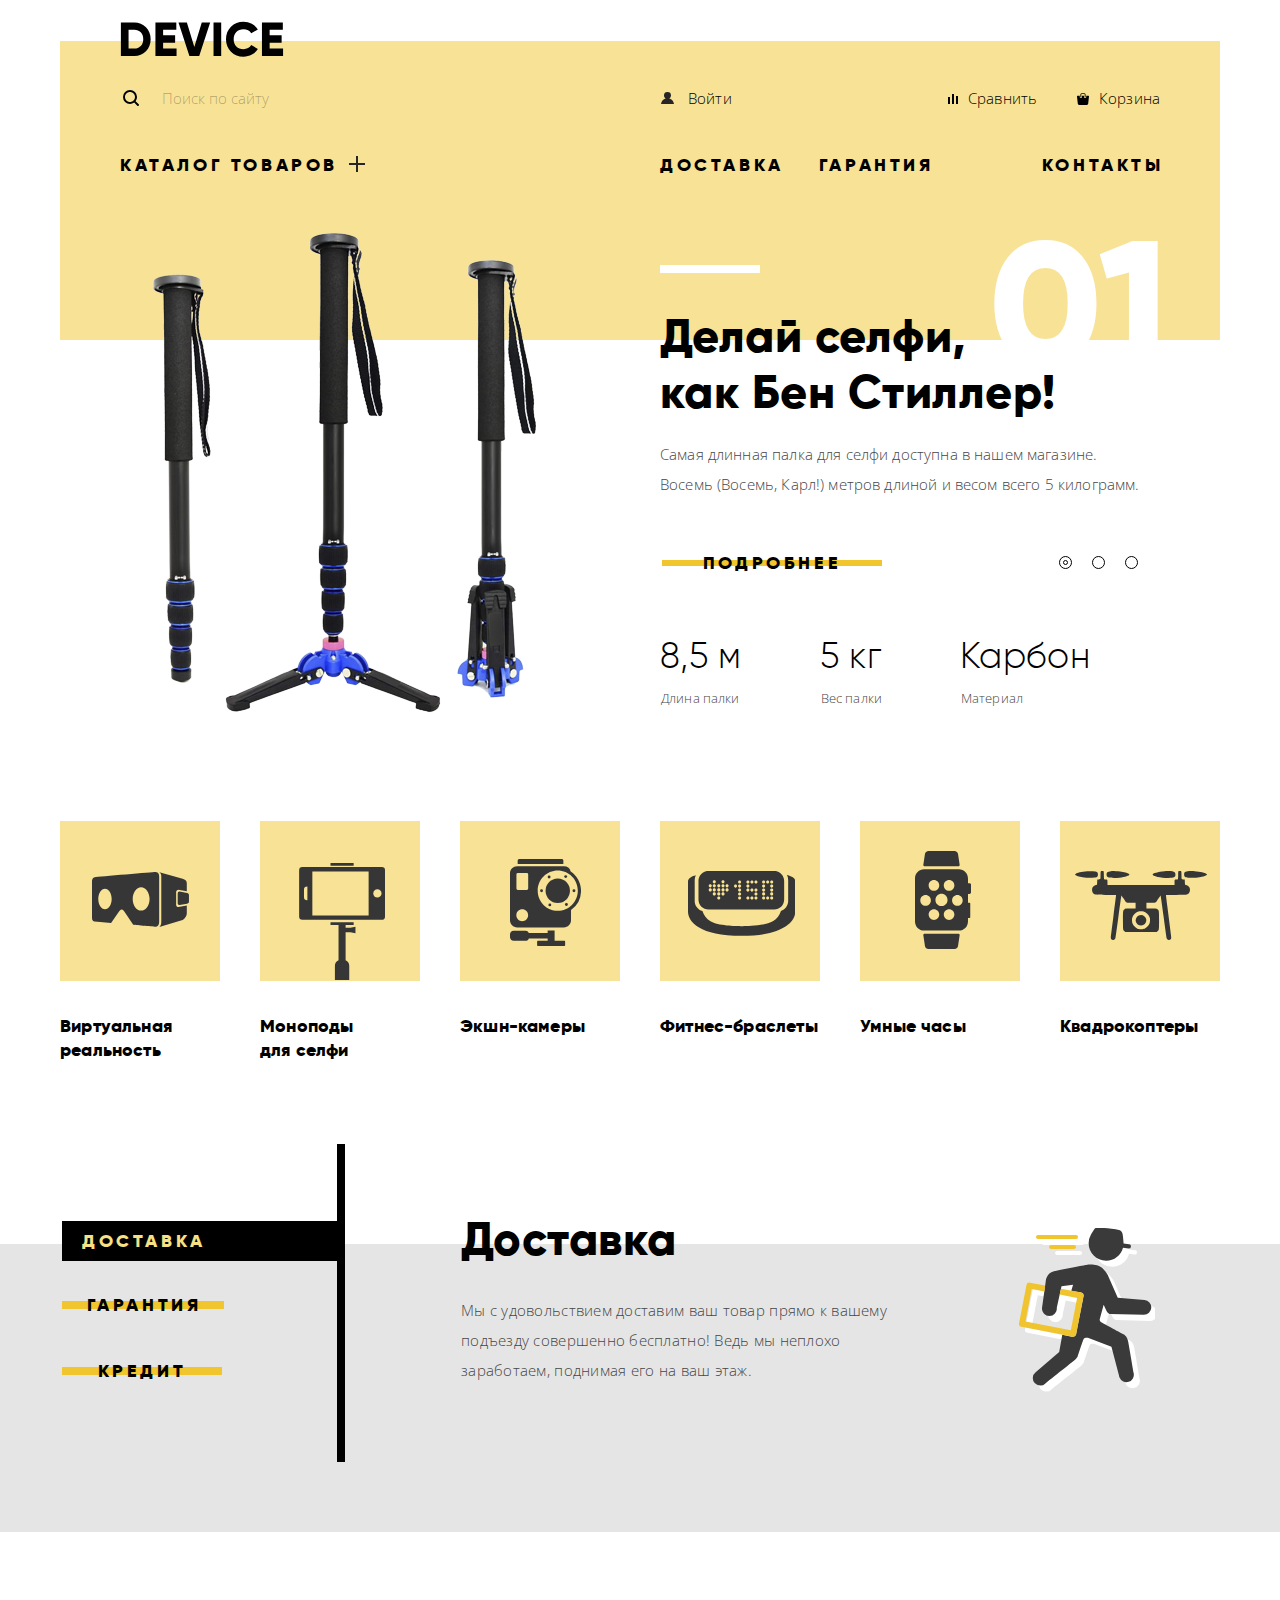
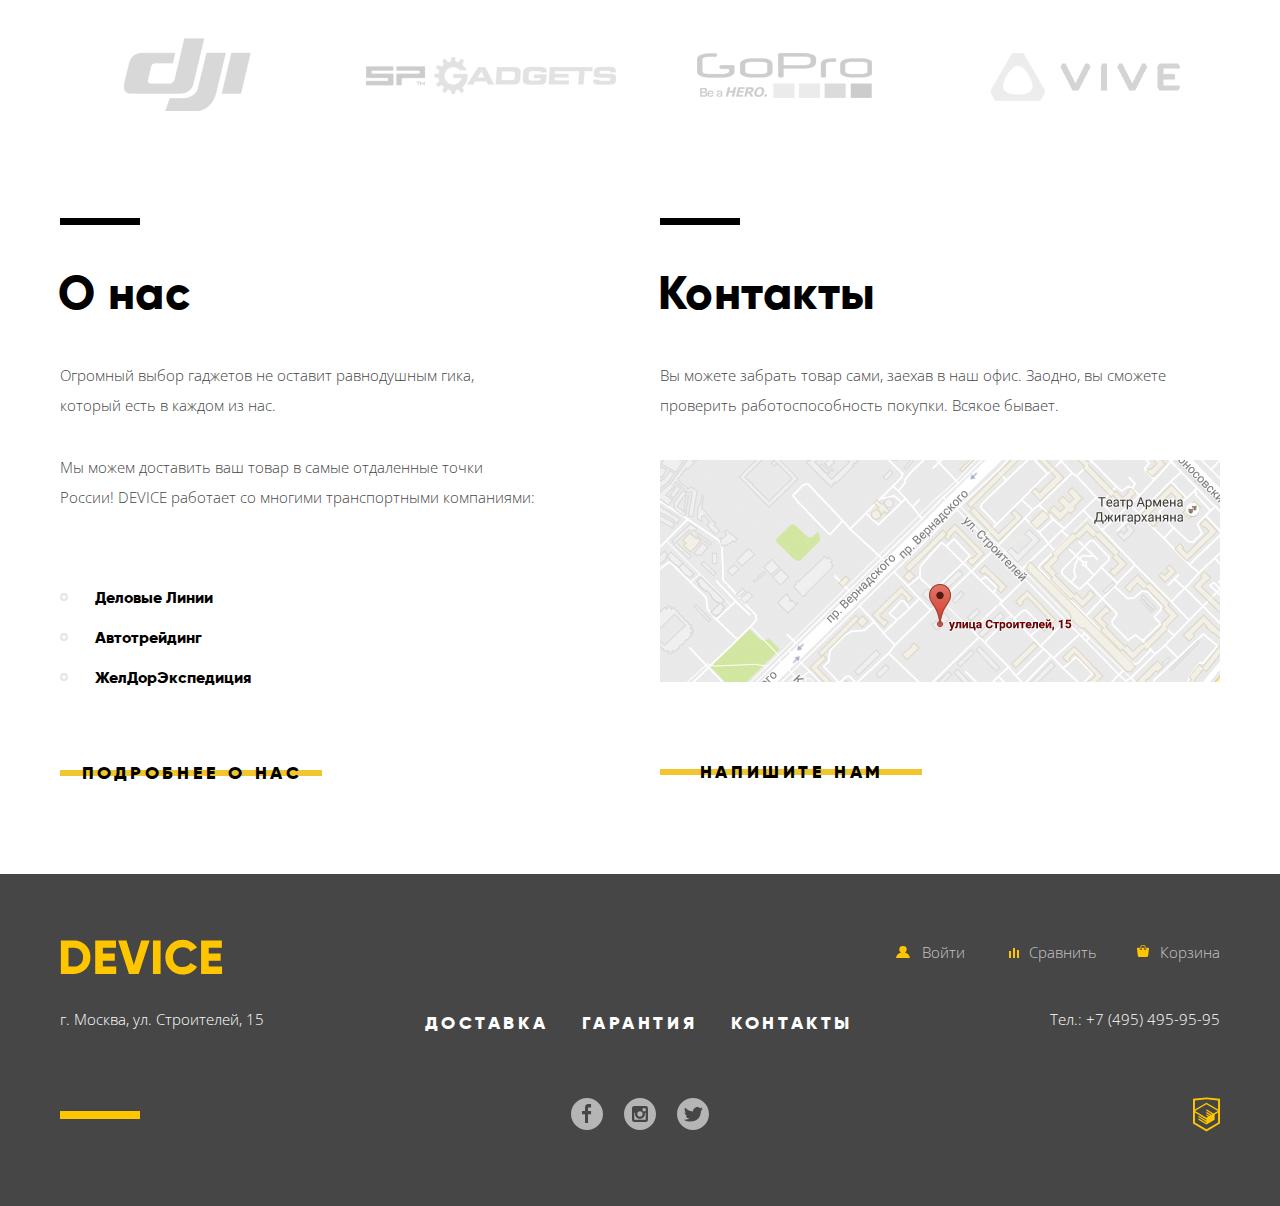
==== commit cfd69a8e: "защита 3" ====
--- a/index.html
+++ b/index.html
@@ -36,363 +36,363 @@
               <a class="cart-header" href="#">Корзина</a>
             </li>
           </ul>
-          </div>
-          <ul class="header-site-navigation">
-            <li>
-              <a class="catalog-plus" href="#">Каталог товаров</a>
-              <ul class="catalog-menu">
-                <li>
-                  <ul class="list1">
-                    <li>
-                      <a href="#">Виртуальная реальность</a>
-                    </li>
-                    <li>
-                      <a href="monopods.html">Моноподы для селфи</a>
-                    </li>
-                    <li>
-                      <a href="#">Экшн камеры</a>
-                    </li>
-                  </ul>
-                </li>
-                <li>
-                  <ul class="list2">
-                    <li>
-                      <a href="#">Фитнес-браслеты</a>
-                    </li>
-                    <li>
-                      <a href="#">Умные часы</a>
-                    </li>
-                  </ul>
-                </li>
-                <li>
-                  <ul class="list3">
-                    <li>
-                      <a href="#">Квадрокоптеры</a>
-                    </li>
-                  </ul>
+        </div>
+        <ul class="header-site-navigation">
+          <li>
+            <a class="catalog-plus" href="#">Каталог товаров</a>
+            <ul class="catalog-menu">
+              <li>
+                <ul class="list1">
+                  <li>
+                    <a href="#">Виртуальная реальность</a>
+                  </li>
+                  <li>
+                    <a href="monopods.html">Моноподы для селфи</a>
+                  </li>
+                  <li>
+                    <a href="#">Экшн камеры</a>
+                  </li>
+                </ul>
+              </li>
+              <li>
+                <ul class="list2">
+                  <li>
+                    <a href="#">Фитнес-браслеты</a>
+                  </li>
+                  <li>
+                    <a href="#">Умные часы</a>
+                  </li>
+                </ul>
+              </li>
+              <li>
+                <ul class="list3">
+                  <li>
+                    <a href="#">Квадрокоптеры</a>
+                  </li>
+                </ul>
+              </li>
+            </ul>
+          </li>
+          <li>
+            <ul class="header-line2">
+              <li>
+                <a href="#">Доставка</a>
+              </li>
+              <li>
+                <a href="#">Гарантия</a>
+              </li>
+              <li>
+                <a href="#">Контакты</a>
+              </li>
+            </ul>
+          </li>
+        </ul>
+      </nav>
+    </div>
+  </header>
+  <main class="main-content">
+    <h1 class="visually-hidden">Интернет-магазин Device</h1>
+    <div class="container">
+      <ul class="slider-list">
+        <li class="slider-item promo-slide-1 slider-list-display-block">
+          <section class="promo slide1">
+            <div class="slide_img">
+              <img src="img/slider-1.png" width="384" height="486" alt="Палка для селфи">
+            </div>
+            <div class="promo-slide-container">
+              <h2 class="caption">Делай селфи, <br> как Бен Стиллер!</h2>
+              <p class="promo-text">Самая длинная палка для селфи доступна в нашем магазине. <br> Восемь (Восемь, Карл!) метров длиной и весом всего 5 килограмм.</p>
+
+              <div class="description_slider">
+                <a href="#" class="description button">Подробнее</a>
+                <ul class="slider-controls">
+                  <li class="slider-controls-item slider-controls-item--1 toggle">Слайд 1</li>
+                  <li class="slider-controls-item  slider-controls-item--2">Слайд 2</li>
+                  <li class="slider-controls-item slider-controls-item--3">Слайд 3</li>
+                </ul>
+              </div>
+              <ul class="promo-options">
+                <li class="promo-item">
+                  <span class="promo-1">8,5 м</span>
+                  <span class="promo-2">Длина палки</span>
+                </li>
+                <li class="promo-item">
+                  <span class="promo-1">5 кг</span>
+                  <span class="promo-2">Вес палки</span>
+                </li>
+                <li class="promo-item">
+                  <span class="promo-1">Карбон</span>
+                  <span class="promo-2">Материал</span>
                 </li>
               </ul>
-            </li>
-            <li>
-              <ul class="header-line2">
-                <li>
-                  <a href="#">Доставка</a>
-                </li>
-                <li>
-                  <a href="#">Гарантия</a>
-                </li>
-                <li>
-                  <a href="#">Контакты</a>
+            </div>
+          </section>
+        </li>
+        <li class="slider-item promo-slide-2">
+          <section class="promo slide2">
+            <div class="slide_img">
+              <img src="img/slider-2.png" width="345" height="485" alt="Палка для селфи">
+            </div>
+            <div class="promo-slide-container">
+              <h2 class="caption">Худеем <br>правильно!</h2>
+              <p class="promo-text">Мотивирующие фитнес-браслеты помогут найти в себе силы <br>не пропускать занятия и соблюдать диету.</p>
+              <div class="description_slider">
+                <a href="#" class="description button">Подробнее</a>
+                <ul class="slider-controls">
+                  <li class="slider-controls-item slider-controls-item--1">Слайд 1</li>
+                  <li class="slider-controls-item  slider-controls-item--2 toggle">Слайд 2</li>
+                  <li class="slider-controls-item slider-controls-item--3">Слайд 3</li>
+                </ul>
+              </div>
+              <ul class="promo-options">
+                <li class="promo-item">
+                  <span class="promo-1">48 часов</span>
+                  <span class="promo-2">Без подзарядки</span>
                 </li>
               </ul>
-            </li>
-          </ul>
-        </nav>
+            </div>
+          </section>
+        </li>
+        <li class="slider-item promo-slide-3">
+          <section class="promo slide3">
+            <div class="slide_img">
+              <img src="img/slider-3.png" width="526" height="334" alt="Палка для селфи">
+            </div>
+            <div class="promo-slide-container">
+              <h2 class="caption">Порхает как бабочка, жалит как пчела!</h2>
+              <p class="promo-text">Этот обычный, на первый взгляд, квадрокоптер оснащен <br> мощным лазером, замаскированным под стандартную камеру.
+              </p>
+              <div class="description_slider">
+                <a href="#" class="description button">Подробнее</a>
+                <ul class="slider-controls">
+                  <li class="slider-controls-item slider-controls-item--1">Слайд 1</li>
+                  <li class="slider-controls-item  slider-controls-item--2">Слайд 2</li>
+                  <li class="slider-controls-item slider-controls-item--3 toggle">Слайд 3</li>
+                </ul>
+              </div>
+              <ul class="promo-options">
+                <li class="promo-item">
+                  <span class="promo-1">800 м</span>
+                  <span class="promo-2">Дальность полета</span>
+                </li>
+                <li class="promo-item">
+                  <span class="promo-1">50 м</span>
+                  <span class="promo-2">Радиус поражения</span>
+                </li>
+              </ul>
+            </div>
+          </section>
+        </li>
+      </ul>
+    </div>
+    <nav class="container">
+      <ul class="catalog-nav">
+        <li class="catalog-nav-item">
+          <a href="#" class="catalog-img">
+            <span>Виртуальная реальность</span>
+          </a>
+        </li>
+        <li class="catalog-nav-item">
+          <a href="monopods.html" class="catalog-img">
+            <span>Моноподы для&nbsp;селфи</span>
+          </a>
+        </li>
+        <li class="catalog-nav-item">
+          <a href="#" class="catalog-img">
+            <span>Экшн-камеры</span>
+          </a>
+        </li>
+        <li class="catalog-nav-item">
+          <a href="#" class="catalog-img">
+            <span>Фитнес-браслеты</span>
+          </a>
+        </li>
+        <li class="catalog-nav-item">
+          <a href="#" class="catalog-img">
+            <span>Умные часы</span>
+          </a>
+        </li>
+        <li class="catalog-nav-item">
+          <a href="#" class="catalog-img">
+            <span>Квадрокоптеры</span>
+          </a>
+        </li>
+      </ul>
+    </nav>
+    <section class="servises servises-gradient">
+      <div class="servises-container">
+        <ul class="servises-items">
+          <li><a class="button-servises delivery active-servises" href="#">Доставка</a></li>
+          <li><a class="button-servises warranty" href="#">Гарантия</a></li>
+          <li><a class="button-servises credit" href="#">Кредит</a></li>
+        </ul>
+
+        <ul class="servises-slider">
+          <li class="servis-slide servise-slide1 slide-delivery servis-slide-flex">
+            <div class="servises-title">
+              <h2 class="caption">Доставка</h2>
+              <p>Мы с удовольствием доставим ваш товар прямо к вашему подъезду совершенно бесплатно! Ведь мы неплохо заработаем, поднимая его на ваш этаж.</p>
+            </div>
+            <div class="servises-image">
+              <img src="img/delivery.svg" width="136" height="164" alt="Курьер">
+            </div>
+          </li>
+          <li class="servis-slide servise-slide2 slide-warranty">
+            <div class="servises-title">
+              <h2 class="caption">Гарантия</h2>
+              <p>Если из-за возгорания купленного у нас товара у вас сгорит дом — не переживайте, мы выдадим вам новый.
+                Товар,&nbsp;не&nbsp;дом, конечно же.
+              </p>
+            </div>
+            <div class="servises-image">
+              <img src="img/warranty.svg" width="171" height="194" alt="Гарантия">
+            </div>
+          </li>
+          <li class="servis-slide servise-slide3 slide-credit">
+            <div class="servises-title">
+              <h2 class="caption">Кредит</h2>
+              <p>Залезть в долговую яму стало проще! Кредитные консультанты подберут для вас наиболее выгодные
+                условия кредита. Выгодные для нашего банка, разумеется.
+              </p>
+            </div>
+            <div class="servises-image">
+              <img src="img/credit.svg" width="156" height="186" alt="Кредит">
+            </div>
+          </li>
+        </ul>
+
       </div>
-    </header>
-    <main class="main-content">
-      <h1 class="visually-hidden">Интернет-магазин Device</h1>
-      <div class="container">
-        <ul class="slider-list">
-          <li class="slider-item promo-slide-1 slider-list-display-block">
-            <section class="promo slide1">
-              <div class="slide_img">
-                <img src="img/slider-1.png" width="384" height="486" alt="Палка для селфи">
-              </div>
-              <div class="promo-slide-container">
-                <h2 class="caption">Делай селфи, <br> как Бен Стиллер!</h2>
-                <p class="promo-text">Самая длинная палка для селфи доступна в нашем магазине. <br> Восемь (Восемь, Карл!) метров длиной и весом всего 5 килограмм.</p>
-
-                <div class="description_slider">
-                  <a href="#" class="description button">Подробнее</a>
-                  <ul class="slider-controls">
-                    <li class="slider-controls-item slider-controls-item--1 toggle">Слайд 1</li>
-                    <li class="slider-controls-item  slider-controls-item--2">Слайд 2</li>
-                    <li class="slider-controls-item slider-controls-item--3">Слайд 3</li>
-                  </ul>
-                </div>
-                <ul class="promo-options">
-                  <li class="promo-item">
-                    <span class="promo-1">8,5 м</span>
-                    <span class="promo-2">Длина палки</span>
-                  </li>
-                  <li class="promo-item">
-                    <span class="promo-1">5 кг</span>
-                    <span class="promo-2">Вес палки</span>
-                  </li>
-                  <li class="promo-item">
-                    <span class="promo-1">Карбон</span>
-                    <span class="promo-2">Материал</span>
-                  </li>
-                </ul>
-              </div>
-            </section>
-          </li>
-          <li class="slider-item promo-slide-2">
-            <section class="promo slide2">
-              <div class="slide_img">
-                <img src="img/slider-2.png" width="345" height="485" alt="Палка для селфи">
-              </div>
-              <div class="promo-slide-container">
-                <h2 class="caption">Худеем <br>правильно</h2>
-                <p class="promo-text">Мотивирующие фитнес-браслеты помогут найти в себе силы <br>не пропускать занятия и соблюдать диету.</p>
-                <div class="description_slider">
-                  <a href="#" class="description button">Подробнее</a>
-                  <ul class="slider-controls">
-                    <li class="slider-controls-item slider-controls-item--1">Слайд 1</li>
-                    <li class="slider-controls-item  slider-controls-item--2 toggle">Слайд 2</li>
-                    <li class="slider-controls-item slider-controls-item--3">Слайд 3</li>
-                  </ul>
-                </div>
-                <ul class="promo-options">
-                  <li class="promo-item">
-                    <span class="promo-1">48 часов</span>
-                    <span class="promo-2">Без подзарядки</span>
-                  </li>
-                </ul>
-              </div>
-            </section>
-          </li>
-          <li class="slider-item promo-slide-3">
-            <section class="promo slide3">
-              <div class="slide_img">
-                <img src="img/slider-3.png" width="526" height="334" alt="Палка для селфи">
-              </div>
-              <div class="promo-slide-container">
-                <h2 class="caption">Порхает как бабочка, жалит как пчела!</h2>
-                <p>Этот обычный, на первый взгляд, квадрокоптер оснащен <br> мощным лазером, замаскированным под стандартную камеру.
-                </p>
-                <div class="description_slider">
-                  <a href="#" class="description button">Подробнее</a>
-                  <ul class="slider-controls">
-                    <li class="slider-controls-item slider-controls-item--1">Слайд 1</li>
-                    <li class="slider-controls-item  slider-controls-item--2">Слайд 2</li>
-                    <li class="slider-controls-item slider-controls-item--3 toggle">Слайд 3</li>
-                  </ul>
-                </div>
-                <ul class="promo-options">
-                  <li class="promo-item">
-                    <span class="promo-1">800 м</span>
-                    <span class="promo-2">Дальность полета</span>
-                  </li>
-                  <li class="promo-item">
-                    <span class="promo-1">50 м</span>
-                    <span class="promo-2">Радиус поражения</span>
-                  </li>
-                </ul>
-              </div>
-            </section>
+    </section>
+    <article class="partners-logo container">
+      <h3 class="visually-hidden">Логотипы партнеров</h3>
+      <ul class="partners-logo-img">
+        <li class="partners-img-item">
+          <img src="img/partner-1-gray.png" width="260" height="100" alt="Логотип DJI">
+          <img src="img/partner-1.png" width="260" height="100" alt="Логотип DJI">
+        </li>
+        <li class="partners-img-item">
+          <img src="img/partner-2-gray.png" width="260" height="100" alt="Логотип SP Gadjets">
+          <img src="img/partner-2.png" width="260" height="100" alt="Логотип SP Gadjets">
+        </li>
+        <li class="partners-img-item">
+          <img src="img/partner-3-gray.png" width="260" height="100" alt="Логотип Go Pro">
+          <img src="img/partner-3.png" width="260" height="100" alt="Логотип Go Pro">
+        </li>
+        <li class="partners-img-item">
+          <img src="img/partner-4-gray.png" width="260" height="100" alt="Логотип VIVE">
+          <img src="img/partner-4.png" width="260" height="100" alt="Логотип VIVE">
+        </li>
+      </ul>
+    </article>
+    <div class="container features-contacts">
+      <section class="features">
+        <h2 class="caption">О нас</h2>
+        <p>Огромный выбор гаджетов не оставит равнодушным гика, который есть в каждом из нас.</p>
+        <p>Мы можем доставить ваш товар в самые отдаленные точки России! DEVICE работает со многими транспортными компаниями:</p>
+        <ul class="transport-company">
+          <li>Деловые Линии</li>
+          <li>Автотрейдинг</li>
+          <li>ЖелДорЭкспедиция</li>
+        </ul>
+        <a href="#" class="button button-features">Подробнее о нас</a>
+      </section>
+      <section class="contacts">
+        <h2 class="caption">Контакты</h2>
+        <p>Вы можете забрать товар сами, заехав в наш офис. Заодно, вы сможете проверить работоспособность покупки. Всякое бывает.</p>
+        <a href="https://yandex.ru/maps/-/CBRfFBdHoD">
+          <img class="map" src="img/map-small.jpg" width="560" height="222" alt="Офис компании по адресу ул. Улица строителей, д.15">
+        </a>
+        <a href="#" class="button button-contacts">Напишите нам</a>
+      </section>
+    </div>
+    <section class="modal modal-write-us">
+      <h2 class="visually-hidden">Напишите нам</h2>
+      <form class="write-us-form" action="https://echo.htmlacademy.ru" method="post">
+        <p class="user-data-name">
+          <label for="user-name">Ваше имя</label>
+          <input class="user-data" id="user-name" type="text" name="user-name" placeholder="Имя Фамилия">
+        </p>
+        <p class="user-data-email">
+          <label for="user-email">Ваш e-mail</label>
+          <input class="user-data" id="user-email" type="email" name="user-email" placeholder="email@example.com">
+        </p>
+        <p class="user-data-text">
+          <label for="user-text">Текст письма</label>
+          <textarea class="user-data" rows="7" id="user-text" name="user-text" placeholder="В свободной форме"></textarea>
+        </p>
+        <button class="button inner-button button-submit" type="submit">
+          Отправить
+        </button>
+      </form>
+      <button class="modal-close" type="button">
+        <span class="visually-hidden">Закрыть</span>
+      </button>
+    </section>
+    <section class="modal modal-map">
+      <h2 class="visually-hidden">Как до нас добраться</h2>
+      <iframe src="https://yandex.ru/map-widget/v1/-/CBRIzMAYSD"
+      width="960" height="560"></iframe>
+      <p>
+        <img src="img/map.jpg" width="960" height="560" alt="Офис компании по адресу ул. Строителей, д.15">
+      </p>
+      <button class="modal-close" type="button">
+        <span class="visually-hidden">Закрыть</span>
+      </button>
+    </section>
+  </main>
+  <footer class="main-footer">
+    <div class="container">
+      <div class="footer-line1">
+        <a class="main-footer-logo">
+          <img src="img/yellow-logo.svg" width="163" height="36" alt="Интернет магазин Device">
+        </a>
+        <ul class="footer-user-navigation">
+          <li>
+            <a class="login-link-footer" href="login.html">Войти</a>
+          </li>
+        </ul>
+        <ul class="user-action-footer">
+          <li>
+            <a class="compare-footer" href="#">Сравнить</a>
+          </li>
+          <li>
+            <a class="cart-footer" href="#">Корзина</a>
           </li>
         </ul>
       </div>
-      <nav class="container">
-        <ul class="catalog-nav">
-          <li class="catalog-nav-item">
-            <a href="#" class="catalog-img">
-              <span>Виртуальная реальность</span>
+      <div class="footer-line2">
+        <p class="footer-contacts">г. Москва, ул. Строителей, 15</p>
+        <ul class="footer-site-navigation">
+          <li><a href="#">Доставка</a></li>
+          <li><a href="#">Гарантия</a></li>
+          <li><a href="#">Контакты</a></li>
+        </ul>
+        <p><a class="footer-contacts">Тел.: +7 (495) 495-95-95</a></p>
+      </div>
+      <div class="footer-line3">
+        <ul class="social-navigation">
+          <li>
+            <a class="social-button social-button-fb" href="#">
+              <span class="visually-hidden">Интернет-магазин Device в Фейсбук</span>
             </a>
           </li>
-          <li class="catalog-nav-item">
-            <a href="monopods.html" class="catalog-img">
-              <span>Моноподы для&nbsp;селфи</span>
+          <li>
+            <a class="social-button social-button-in" href="#">
+              <span class="visually-hidden">Интернет-магазин Device в Инстаграм</span>
             </a>
           </li>
-          <li class="catalog-nav-item">
-            <a href="#" class="catalog-img">
-              <span>Экшн-камеры</span>
+          <li>
+            <a class="social-button social-button-tw" href="#">
+              <span class="visually-hidden">Интернет-магазин Device в Твиттере</span>
             </a>
           </li>
-          <li class="catalog-nav-item">
-            <a href="#" class="catalog-img">
-              <span>Фитнес-браслеты</span>
-            </a>
-          </li>
-          <li class="catalog-nav-item">
-            <a href="#" class="catalog-img">
-              <span>Умные часы</span>
-            </a>
-          </li>
-          <li class="catalog-nav-item">
-            <a href="#" class="catalog-img">
-              <span>Квадрокоптеры</span>
-            </a>
-          </li>
-        </ul>
-      </nav>
-      <section class="servises servises-gradient">
-        <div class="servises-container">
-          <ul class="servises-items">
-            <li><a class="button-servises delivery active-servises" href="#">Доставка</a></li>
-            <li><a class="button-servises warranty" href="#">Гарантия</a></li>
-            <li><a class="button-servises credit" href="#">Кредит</a></li>
-          </ul>
-
-          <ul class="servises-slider">
-            <li class="servis-slide servise-slide1 slide-delivery servis-slide-flex">
-              <div class="servises-title">
-                <h2 class="caption">Доставка</h2>
-                <p>Мы с удовольствием доставим ваш товар прямо к вашему подъезду совершенно бесплатно! Ведь мы неплохо заработаем, поднимая его на ваш этаж.</p>
-              </div>
-              <div class="servises-image">
-                <img src="img/delivery.svg" width="136" height="164" alt="Курьер">
-              </div>
-            </li>
-            <li class="servis-slide servise-slide2 slide-warranty">
-              <div class="servises-title">
-                <h2 class="caption">Гарантия</h2>
-                <p>Если из-за возгорания купленного у нас товара у вас сгорит дом — не переживайте, мы выдадим вам новый.
-                  Товар, не дом, конечно же.
-                </p>
-              </div>
-              <div class="servises-image">
-                <img src="img/warranty.svg" width="171" height="194" alt="Гарантия">
-              </div>
-            </li>
-            <li class="servis-slide servise-slide3 slide-credit">
-              <div class="servises-title">
-                <h2 class="caption">Кредит</h2>
-                <p>Залезть в долговую яму стало проще! Кредитные консультанты подберут для вас наиболее выгодные
-                  условия кредита. Выгодные для нашего банка, разумеется.
-                </p>
-              </div>
-              <div class="servises-image">
-                <img src="img/credit.svg" width="156" height="186" alt="Кредит">
-              </div>
-            </li>
-          </ul>
-
-        </div>
-      </section>
-      <article class="partners-logo container">
-        <h3 class="visually-hidden">Логотипы партнеров</h3>
-        <ul class="partners-logo-img">
-          <li class="partners-img-item">
-            <img src="img/partner-1-gray.png" width="260" height="100" alt="Логотип DJI">
-            <img src="img/partner-1.png" width="260" height="100" alt="Логотип DJI">
-          </li>
-          <li class="partners-img-item">
-            <img src="img/partner-2-gray.png" width="260" height="100" alt="Логотип SP Gadjets">
-            <img src="img/partner-2.png" width="260" height="100" alt="Логотип SP Gadjets">
-          </li>
-          <li class="partners-img-item">
-            <img src="img/partner-3-gray.png" width="260" height="100" alt="Логотип Go Pro">
-            <img src="img/partner-3.png" width="260" height="100" alt="Логотип Go Pro">
-          </li>
-          <li class="partners-img-item">
-            <img src="img/partner-4-gray.png" width="260" height="100" alt="Логотип VIVE">
-            <img src="img/partner-4.png" width="260" height="100" alt="Логотип VIVE">
-          </li>
-        </ul>
-      </article>
-      <div class="container features-contacts">
-        <section class="features">
-          <h2 class="caption">О нас</h2>
-          <p>Огромный выбор гаджетов не оставит равнодушным гика, который есть в каждом из нас.</p>
-          <p>Мы можем доставить ваш товар в самые отдаленные точки России! DEVICE работает со многими транспортными компаниями:</p>
-          <ul class="transport-company">
-            <li>Деловые Линии</li>
-            <li>Автотрейдинг</li>
-            <li>ЖелДорЭкспедиция</li>
-          </ul>
-          <a href="#" class="button button-features">Подробнее о нас</a>
-        </section>
-        <section class="contacts">
-          <h2 class="caption">Контакты</h2>
-          <p>Вы можете забрать товар сами, заехав в наш офис. Заодно, вы сможете проверить работоспособность покупки. Всякое бывает.</p>
-          <a href="https://yandex.ru/maps/-/CBRfFBdHoD">
-            <img class="map" src="img/map-small.jpg" width="560" height="222" alt="Офис компании по адресу ул. Улица строителей, д.15">
-          </a>
-          <a href="#" class="button button-contacts">Напишите нам</a>
-        </section>
+        </ul>
+        <a class="logo-html" href="https://htmlacademy.ru/intensive/htmlcss">
+          <img src="img/logo-html.svg" width="27" height="35" alt="HTML Academy">
+        </a>
       </div>
-      <section class="modal modal-write-us">
-        <h2 class="visually-hidden">Напишите нам</h2>
-        <form class="write-us-form" action="https://echo.htmlacademy.ru" method="post">
-          <p class="user-data-name">
-            <label for="user-name">Ваше имя</label>
-            <input class="user-data" id="user-name" type="text" name="user-name" placeholder="Имя Фамилия">
-          </p>
-          <p class="user-data-email">
-            <label for="user-email">Ваш e-mail</label>
-            <input class="user-data" id="user-email" type="email" name="user-email" placeholder="email@example.com">
-          </p>
-          <p class="user-data-text">
-            <label for="user-text">Текст письма</label>
-            <textarea class="user-data" rows="7" id="user-text" name="user-text" placeholder="В свободной форме"></textarea>
-          </p>
-          <button class="button inner-button button-submit" type="submit">
-            Отправить
-          </button>
-        </form>
-        <button class="modal-close" type="button">
-          <span class="visually-hidden">Закрыть</span>
-        </button>
-      </section>
-      <section class="modal modal-map">
-        <h2 class="visually-hidden">Как до нас добраться</h2>
-        <iframe src="https://yandex.ru/map-widget/v1/-/CBRIzMAYSD"
-        width="960" height="560"></iframe>
-        <p>
-          <img src="img/map.jpg" width="960" height="560" alt="Офис компании по адресу ул. Строителей, д.15">
-        </p>
-        <button class="modal-close" type="button">
-          <span class="visually-hidden">Закрыть</span>
-        </button>
-      </section>
-    </main>
-    <footer class="main-footer">
-      <div class="container">
-        <div class="footer-line1">
-          <a class="main-footer-logo">
-            <img src="img/yellow-logo.svg" width="163" height="36" alt="Интернет магазин Device">
-          </a>
-          <ul class="footer-user-navigation">
-            <li>
-              <a class="login-link-footer" href="login.html">Войти</a>
-            </li>
-          </ul>
-          <ul class="user-action-footer">
-            <li>
-              <a class="compare-footer" href="#">Сравнить</a>
-            </li>
-            <li>
-              <a class="cart-footer" href="#">Корзина</a>
-            </li>
-          </ul>
-        </div>
-        <div class="footer-line2">
-          <p class="footer-contacts">г. Москва, ул. Строителей, 15</p>
-          <ul class="footer-site-navigation">
-            <li><a href="#">Доставка</a></li>
-            <li><a href="#">Гарантия</a></li>
-            <li><a href="#">Контакты</a></li>
-          </ul>
-          <a class="footer-contacts">Тел.: +7 (495) 495-95-95</a>
-        </div>
-        <div class="footer-line3">
-          <ul class="social-navigation">
-            <li>
-              <a class="social-button social-button-fb" href="#">
-                <span class="visually-hidden">Интернет-магазин Device в Фейсбук</span>
-              </a>
-            </li>
-            <li>
-              <a class="social-button social-button-in" href="#">
-                <span class="visually-hidden">Интернет-магазин Device в Инстаграм</span>
-              </a>
-            </li>
-            <li>
-              <a class="social-button social-button-tw" href="#">
-                <span class="visually-hidden">Интернет-магазин Device в Твиттере</span>
-              </a>
-            </li>
-          </ul>
-          <a class="logo-html" href="https://htmlacademy.ru/intensive/htmlcss">
-            <img src="img/logo-html.svg" width="27" height="35" alt="HTML Academy">
-          </a>
-        </div>
-      </div>
-    </footer>
-    <script src="js/scriptmin.js"></script>
-  </body>
-  </html>
+    </div>
+  </footer>
+  <script src="js/scriptmin.js"></script>
+</body>
+</html>
--- a/css/stylemin.css
+++ b/css/stylemin.css
@@ -1 +1 @@
-@-webkit-keyframes bounce{0%{-webkit-transform:translateY(-2000px);transform:translateY(-2000px)}70%{-webkit-transform:translateY(10px);transform:translateY(10px)}90%{-webkit-transform:translateY(-10px);transform:translateY(-10px)}to{-webkit-transform:translateY(0);transform:translateY(0)}}@keyframes bounce{0%{-webkit-transform:translateY(-2000px);transform:translateY(-2000px)}70%{-webkit-transform:translateY(10px);transform:translateY(10px)}90%{-webkit-transform:translateY(-10px);transform:translateY(-10px)}to{-webkit-transform:translateY(0);transform:translateY(0)}}@-webkit-keyframes shake{0%,to{-webkit-transform:translateX(0);transform:translateX(0)}10%,30%,50%,70%,90%{-webkit-transform:translateX(-10px);transform:translateX(-10px)}20%,40%,60%,80%{-webkit-transform:translateX(10px);transform:translateX(10px)}}@keyframes shake{0%,to{-webkit-transform:translateX(0);transform:translateX(0)}10%,30%,50%,70%,90%{-webkit-transform:translateX(-10px);transform:translateX(-10px)}20%,40%,60%,80%{-webkit-transform:translateX(10px);transform:translateX(10px)}}@font-face{font-family:"Gilroy";src:url(../fonts/gilroyextrabold.woff2) format("woff2"),url(../fonts/gilroyextrabold.woff) format("woff");font-weight:800;font-style:normal}@font-face{font-family:"Gilroy";src:url(../fonts/gilroylight.woff2) format("woff2"),url(../fonts/gilroylight.woff) format("woff");font-weight:300;font-style:normal}@font-face{font-family:"Open Sans";src:url(../fonts/opensanslight.woff2) format("woff2"),url(../fonts/opensanslight.woff) format("woff");font-weight:300;font-style:normal}@font-face{font-family:"Open Sans";src:url(../fonts/opensansregular.woff2) format("woff2"),url(../fonts/opensansregular.woff) format("woff");font-weight:400;font-style:normal}body,html{margin:0;padding:0;height:100%;min-width:1200px}body{font-family:"Open Sans",Arial,sans-serif;font-weight:300;font-size:15px;line-height:30px;background-color:#fff;color:#464646}a{color:#000;text-decoration:none}.form-filter fieldset{padding:0;border:0}.modal{display:none;position:fixed;-webkit-box-shadow:0 10px 20px rgba(0,0,0,.2);box-shadow:0 10px 20px rgba(0,0,0,.2)}.modal-map,.modal-write-us{position:fixed;left:50%;margin-left:-480px}.modal-map{margin-top:-280px;width:960px;height:559px;z-index:1;top:50%}.modal-map p{position:absolute;top:0;left:0;margin:0}.modal-map iframe{position:relative;z-index:1;border:0}.modal-write-us{width:760px;height:555px;padding-left:100px;padding-right:100px;top:100px;background-color:#fff;color:#000;z-index:10}.write-us-form{font-family:"Open Sans",Arial,sans-serif;font-weight:400;font-size:14px;line-height:18px;display:-webkit-box;display:-ms-flexbox;display:flex;-ms-flex-wrap:wrap;flex-wrap:wrap;-webkit-box-pack:justify;-ms-flex-pack:justify;justify-content:space-between}.user-data-email,.user-data-name{margin-top:95px}.user-data-text{margin-top:20px;margin-bottom:20px}.user-data{display:block;vertical-align:baseline;padding:12px 20px;outline:0;font:inherit;width:360px;-webkit-box-sizing:border-box;box-sizing:border-box;background-color:#f2f2f2;border:3px solid transparent}.user-data::-webkit-input-placeholder{color:rgba(70,70,70,.4)}.user-data:-ms-input-placeholder,.user-data::-ms-input-placeholder{color:rgba(70,70,70,.4)}.user-data::placeholder{color:rgba(70,70,70,.4)}.user-data-text textarea{width:760px;-webkit-box-sizing:border-box;box-sizing:border-box}.user-data:invalid{background-color:#f6dada}.user-data:focus{border:3px solid #f7e296}.user-data:focus,.user-data:hover{background-color:#eaeaea}.write-us-form label{display:block;vertical-align:baseline;font-family:"Gilroy",Arial,sans-serif;color:#000;font-weight:800;font-size:18px;line-height:24px;margin-bottom:10px}.modal-close{position:absolute;top:25px;right:20px;background:#f0c52e;opacity:.5;background-repeat:no-repeat;width:56px;height:56px;font-size:0;border:0;border-radius:45%;cursor:pointer;z-index:1;outline:0}.modal-close::after,.modal-close::before{content:"";position:absolute;top:27px;left:15px;width:27px;height:3px;background-color:#fff}.modal-close::before{-webkit-transform:rotate(45deg);-ms-transform:rotate(45deg);transform:rotate(45deg)}.modal-close::after{-webkit-transform:rotate(-45deg);-ms-transform:rotate(-45deg);transform:rotate(-45deg)}.modal-close:focus,.modal-close:hover{opacity:1}.modal-close:active{opacity:.3}.container{width:1160px;margin:0 auto;position:relative}.modal-show{display:block;vertical-align:baseline;-webkit-animation:bounce .4s;animation:bounce .4s}.modal-error{-webkit-animation:shake .8s;animation:shake .8s}.caption-breadcrumbs{margin-top:-7px}.caption-breadcrumbs .breadcrumbs,.caption-breadcrumbs .caption{margin-left:60px}.caption-breadcrumbs .caption{margin-top:40px;margin-bottom:15px}.breadcrumbs{display:-webkit-box;display:-ms-flexbox;display:flex;-webkit-box-pack:start;-ms-flex-pack:start;justify-content:flex-start;-ms-flex-wrap:wrap;flex-wrap:wrap;padding:0;list-style:none;margin:0 0 45px}.breadcrumbs a{font-family:"Open Sans",Arial,sans-serif;font-weight:300;font-size:14px;line-height:24px;color:rgba(0,0,0,.3)}.breadcrumbs a:focus,.breadcrumbs a:hover{color:#000}.breadcrumbs a:active,.breadcrumbs-current{color:rgba(0,0,0,.3)}.breadcrumbs li{position:relative;padding-right:20px;margin-right:18px}.breadcrumbs li:last-child{margin-right:0}.breadcrumbs li::after{content:"";position:absolute;top:14px;right:0;width:4px;height:4px;border-bottom:1px solid #000;border-right:1px solid #000;-webkit-transform:rotate(-45deg);-ms-transform:rotate(-45deg);transform:rotate(-45deg)}.breadcrumbs-current::after{display:none}.inner-page-main{display:-webkit-box;display:-ms-flexbox;display:flex;width:100%;-webkit-box-pack:center;-ms-flex-pack:center;justify-content:center;padding-right:auto;background-image:-webkit-linear-gradient(top,#ebebeb 70px,#fff 70px);background-image:-o-linear-gradient(top,#ebebeb 70px,#fff 70px);background-image:linear-gradient(to bottom,#ebebeb 70px,#fff 70px)}.filters,.grey-color{background-image:-webkit-linear-gradient(top,#dcdcdc 70px,#efefef 70px);background-image:-o-linear-gradient(top,#dcdcdc 70px,#efefef 70px);background-image:linear-gradient(to bottom,#dcdcdc 70px,#efefef 70px)}.filters{display:-webkit-box;display:-ms-flexbox;display:flex;-webkit-box-orient:vertical;-webkit-box-direction:normal;-ms-flex-direction:column;flex-direction:column;-webkit-box-align:end;-ms-flex-align:end;align-items:flex-end;padding-left:auto;color:#000}.filters .title-nav{margin-top:23px}.grey-color{width:100%}.sort-color{width:100%;background-image:-webkit-linear-gradient(top,#ebebeb 70px,#fff 70px);background-image:-o-linear-gradient(top,#ebebeb 70px,#fff 70px);background-image:linear-gradient(to bottom,#ebebeb 70px,#fff 70px)}.filters .price{margin-left:65px}.filters .form-filter,.filters .title-nav{width:267px;margin-left:60px}.title-nav{font-family:"Gilroy",Arial,sans-serif;color:#000;font-weight:800;font-size:16px;line-height:24px;text-transform:uppercase}.filter-button,.title-nav{letter-spacing:3.6px}.sortnav{display:-webkit-box;display:-ms-flexbox;display:flex;min-height:70px;width:837px;margin-right:auto;padding-right:auto;-webkit-box-pack:justify;-ms-flex-pack:justify;justify-content:flex-start;-webkit-box-align:center;-ms-flex-align:center;align-items:center}.sortnav .title-nav{margin-left:77px;margin-right:50px}.sortnav a{font-family:"Open Sans",Arial,sans-serif;font-weight:400;font-size:14px;line-height:18px;color:rgba(0,0,0,.3);margin-right:27px;letter-spacing:.5px}.sortnav a:first-of-type{color:#000}.sortnav a:focus,.sortnav a:hover{color:rgba(0,0,0,.6)}.sortnav a:active{color:#000}.sortnav .sort-type{margin-right:31px}.ascend-descend{margin-left:auto;margin-right:0}.ascend-descend a{margin-right:2.5px}.ascend,.descend{position:relative}.ascend::before,.descend::before{content:"";position:absolute;width:0;height:0;top:5px;border-left:5px solid transparent;border-right:5px solid transparent}.ascend::before{border-bottom:10px solid #000;opacity:.2}.descend{margin-right:0;margin-left:40px}.descend::before{left:-12px;border-top:10px solid #000}.main-header{background-color:#f7e296;color:#000;margin-top:21px;padding-bottom:50px;background-image:-webkit-linear-gradient(top,#fff 20px,#f7e296 15px);background-image:-o-linear-gradient(top,#fff 20px,#f7e296 15px);background-image:linear-gradient(to bottom,#fff 20px,#f7e296 15px)}.main-header-logo{display:block;vertical-align:baseline;width:164px;height:36px;margin-left:60px}.main-header-logo[href]:focus,.main-header-logo[href]:hover{opacity:.6}.main-header-logo[href]:active{opacity:.3}.header-line1,.user-navigation{display:-webkit-box;display:-ms-flexbox;display:flex;justify-content:space-between}.header-line1{-webkit-box-align:baseline;-ms-flex-align:baseline;align-items:baseline;margin-left:60px;margin-right:60px;margin-top:25px;-webkit-box-pack:justify;-ms-flex-pack:justify}.user-navigation{list-style:none;margin:0;padding:0;text-transform:none;letter-spacing:normal;width:220px;-webkit-box-pack:start;-ms-flex-pack:start}.cart-header,.compare-header,.login-link,.user-action,.user-name,.user-navigation{font-family:"Open Sans",Arial,sans-serif;font-weight:300;font-size:15px;line-height:30px}.user-action{list-style:none;padding:0;text-transform:none;letter-spacing:normal;display:-webkit-box;display:-ms-flexbox;display:flex;width:220px;-webkit-box-pack:start;-ms-flex-pack:start;justify-content:space-between;margin:0 0 0 30px}.cart-header,.compare-header,.login-link,.user-name{position:relative;padding-left:25px}.login-link::before,.user-name::before{content:"";position:absolute;background-image:url(../img/user.svg);background-repeat:no-repeat;width:14px;height:14px;left:0;top:5px}.compare-header::before{background-image:url(../img/compare.svg);width:14px;height:14px;left:5px;top:5px}.cart-header::before,.compare-header::before,.search-form::before{content:"";position:absolute;background-repeat:no-repeat}.cart-header::before{left:0;background-image:url(../img/cart.svg);width:14px;height:14px;top:5px}.header-site-navigation{list-style:none;padding:0;display:-webkit-box;display:-ms-flexbox;display:flex;-webkit-box-pack:justify;-ms-flex-pack:justify;justify-content:space-between;margin:25px 60px 0;letter-spacing:3.6px;font-family:"Gilroy",Arial,sans-serif;color:#000;font-weight:800;font-size:18px;line-height:24px;text-transform:uppercase}.catalog-menu{list-style:none;font-family:"Open Sans",Arial,sans-serif;font-weight:300;font-size:15px;line-height:36px;text-transform:none;letter-spacing:normal}.site-navigation{font-family:"Gilroy",Arial,sans-serif;color:#000;font-weight:800;font-size:16px;line-height:24px;text-transform:uppercase}.search-form{display:-webkit-box;display:-ms-flexbox;display:flex;width:440px;margin-right:70px;position:relative}.search-form::before{background-image:url(../img/search.svg);z-index:1;width:17px;height:17px;margin-left:2px;top:7px}.input-search{font-family:"Open Sans",Arial,sans-serif;font-weight:300;font-size:15px;line-height:30px;width:310px;background-color:transparent;border:0;border-bottom:2px solid transparent;padding-top:12px;padding-bottom:12px;margin-top:-11px;margin-left:40px}.input-search::-webkit-input-placeholder{color:rgba(0,0,0,.3)}.input-search:-ms-input-placeholder,.input-search::-ms-input-placeholder{color:rgba(0,0,0,.3)}.input-search::placeholder{color:rgba(0,0,0,.3)}.input-search:hover::-webkit-input-placeholder{color:rgba(0,0,0,.6)}.input-search:hover:-ms-input-placeholder,.input-search:hover::-ms-input-placeholder{color:rgba(0,0,0,.6)}.input-search:hover::placeholder{color:rgba(0,0,0,.6)}.input-search:focus::-webkit-input-placeholder{color:#000}.input-search:focus:-ms-input-placeholder,.input-search:focus::-ms-input-placeholder{color:#000}.input-search:focus::placeholder{color:#000}.input-search:focus~.button-search{display:block;vertical-align:baseline}.input-search:focus{outline:0;border-bottom:2px solid #000}.button-search{position:absolute;left:350px;background-color:transparent;display:none;border:2px solid #000;padding:18px 22px;margin-top:-11px}.button-search:focus,.button-search:hover{background-color:#000;color:#fff;display:block;vertical-align:baseline}.button-search:active{background-color:#000;color:#4d4d4d;display:block;vertical-align:baseline}.main-navigation a:focus,.main-navigation a:hover{color:rgba(0,0,0,.6)}.main-navigation a:active{color:rgba(0,0,0,.3)}.catalog-plus{display:inline-block;vertical-align:baseline;position:relative;padding-right:25px}.catalog-plus::after{content:"";position:absolute;background-image:url(../img/plus.svg);background-repeat:no-repeat;width:16px;height:16px;top:4px;right:0}.catalog-plus:hover::after,.catalog-plus:hover::focus{opacity:.6}.header-line2{list-style:none;margin:0;padding:0;width:500px;display:-webkit-box;display:-ms-flexbox;display:flex;-webkit-box-pack:justify;-ms-flex-pack:justify;justify-content:space-between}.header-line2 li:nth-child(2){margin-left:33px;-webkit-box-flex:1;-ms-flex-positive:1;flex-grow:1}.header-line2 li:last-child{margin-right:-3.6px}.catalog-menu{display:none;position:absolute;height:auto;width:560px;z-index:2;-webkit-box-pack:start;-ms-flex-pack:start;-webkit-box-align:start;-ms-flex-align:start;align-items:flex-start;justify-content:flex-start;-ms-flex-wrap:wrap;flex-wrap:wrap;background-color:#f7e296;padding:34px 540px 30px 60px;margin:0 -540px 0 -60px}.catalog-menu .list1,.catalog-menu .list2,.catalog-menu .list3{list-style:none;padding:0;display:-webkit-box;display:-ms-flexbox;display:flex;-webkit-box-orient:vertical;-webkit-box-direction:normal;-ms-flex-direction:column;flex-direction:column;-webkit-box-pack:start;-ms-flex-pack:start;justify-content:flex-start}.catalog-menu .list3{margin:0}.catalog-menu .list1{margin:0 55px 0 0}.catalog-menu .list2{margin:0 77px 0 0}.catalog-menu:focus,.catalog-menu:hover,.catalog-plus:active~.catalog-menu,.catalog-plus:focus~.catalog-menu,.catalog-plus:hover~.catalog-menu{display:-webkit-box;display:-ms-flexbox;display:flex}.promo{background-image:-webkit-linear-gradient(top,#f7e296 115px,#fff 115px);background-image:-o-linear-gradient(top,#f7e296 115px,#fff 115px);background-image:linear-gradient(to bottom,#f7e296 115px,#fff 115px);position:relative}.description_slider,.promo,.slider-controls{display:-webkit-box;display:-ms-flexbox;display:flex;-webkit-box-pack:justify;-ms-flex-pack:justify;justify-content:space-between}.description_slider{margin-top:40px;width:475px}.slider-controls{list-style:none;margin:0;padding:0;width:80px;font-size:0;-webkit-box-align:center;-ms-flex-align:center;align-items:center}.slider-controls-item{position:relative;display:block;vertical-align:middle;width:11px;height:11px;border-radius:50%;border:1px solid #000;cursor:pointer}.slider-controls .toggle::before{content:"";position:absolute;top:5px;left:5px;margin-top:-2px;margin-left:-2px;cursor:pointer;width:3px;height:3px;border-radius:50%;border:1px solid #000}.slider-list{list-style:none;margin:0;padding:0}.slider-item{display:none}.slider-list-display-block{display:block;vertical-align:baseline}.slide_img{width:600px}.promo-slide-container{width:500px;margin-right:60px;margin-top:43px;z-index:1;position:relative}.slide1 img{margin-left:90px}.slide3 img{margin-top:60px;margin-left:25px;margin-bottom:90px}.slide2 img{margin-top:10px;margin-left:110px;margin-bottom:-10px}.slide3 .caption{margin-bottom:25px}.slide3 .promo-options{width:275px}.promo-slide-1>.slide1::before,.promo-slide-2>.slide2::before,.promo-slide-3>.slide3::before{content:"";position:absolute;width:100px;height:7px;background-color:#fff;top:37px;right:460px;z-index:0}.promo-slide-1>.slide1::after{content:"01"}.promo-slide-2>.slide2::after{content:"02"}.promo-slide-3>.slide3::after{content:"03"}.slide1::after,.slide2::after,.slide3::after{font-family:"Gilroy",Arial,sans-serif;font-weight:800;font-size:179.2px;line-height:179.2px;position:absolute;top:-7px;right:50px;color:#fff;z-index:0}.caption{font-family:"Gilroy",Arial,sans-serif;font-weight:800;font-size:47px;line-height:56px;color:#000;letter-spacing:.5px}.promo-slide-container>.caption{padding:0;margin:39px 0 0}.promo-text{font-family:"Open Sans",Arial,sans-serif;font-weight:300;font-size:15px;line-height:30px;margin-top:20px}.promo-options,.promo-options .promo-item{display:-webkit-box;display:-ms-flexbox;display:flex;-webkit-box-pack:justify;-ms-flex-pack:justify;justify-content:space-between;list-style:none;-ms-flex-wrap:wrap;flex-wrap:wrap;padding:0}.promo-options{width:440px;margin:48px 70px 0 0}.promo-options .promo-item{-webkit-box-orient:vertical;-webkit-box-direction:normal;-ms-flex-direction:column;flex-direction:column;-webkit-box-flex:1;-ms-flex-positive:1;flex-grow:1;margin:0 60px 0 0}.slide3 .promo-item{margin-right:40px}.promo-options li:last-child{margin-right:0}.promo-1{font-family:"Gilroy",Arial,sans-serif;color:#000;font-weight:300;font-size:36px;line-height:48px;-webkit-box-flex:1;-ms-flex-positive:1;flex-grow:1}.promo-2{font-family:"Open Sans",Arial,sans-serif;font-weight:300;font-size:13px;line-height:20px;margin-top:7px}.promo-slide-container .description{margin:0;width:220px;letter-spacing:3.6px}.catalog-nav{font-family:"Gilroy",Arial,sans-serif;color:#000;font-weight:800;font-size:18px;line-height:24px;list-style:none;padding:0;display:-webkit-box;display:-ms-flexbox;display:flex;-ms-flex-wrap:wrap;flex-wrap:wrap;-webkit-box-pack:justify;-ms-flex-pack:justify;justify-content:flex-start;margin:100px 0 0}.catalog-nav li{width:160px;padding-top:160px;margin-right:40px}.catalog-nav li:last-child,.catalog-nav li:nth-child(6n+6){margin-right:0}.catalog-img::before,.catalog-nav a{display:-webkit-box;display:-ms-flexbox;display:flex;-webkit-box-pack:center;-ms-flex-pack:center;justify-content:center}.catalog-nav a{text-align:left;padding-top:33px;padding-bottom:48px;position:relative}.catalog-nav-item span{width:100%}.catalog-img::before{content:"";position:absolute;background-color:#f0c52e;opacity:.5;background-repeat:no-repeat;bottom:100%;-ms-flex-item-align:center;align-self:center;width:160px;height:160px}.catalog-img:active::before,.catalog-img:focus::before,.catalog-img:hover::before{opacity:1}.catalog-img:active::after{opacity:.3}.catalog-img::after{content:"";position:absolute;display:-webkit-box;display:-ms-flexbox;display:flex;left:0;-webkit-box-pack:center;-ms-flex-pack:center;justify-content:center;-ms-flex-item-align:center;align-self:center;margin:0;padding:0}.catalog-nav-item:nth-child(1) a::after{top:-110px;background-image:url(../img/popular-1.svg);background-repeat:no-repeat;width:97px;left:31.5px;height:55px}.catalog-nav-item:nth-child(2) a::after{top:-118px;background-image:url(../img/popular-2.svg);background-repeat:no-repeat;width:86px;left:37px;height:117px}.catalog-nav-item:nth-child(3) a::after{top:-122px;background-image:url(../img/popular-3.svg);background-repeat:no-repeat;width:71px;left:48px;height:87px}.catalog-nav-item:nth-child(4) a::after{top:-110px;background-image:url(../img/popular-4.svg);background-repeat:no-repeat;width:107px;left:28px;height:65px}.catalog-nav-item:nth-child(5) a::after{top:-130px;background-image:url(../img/popular-5.svg);background-repeat:no-repeat;width:56px;left:55px;height:98px}.catalog-nav-item:nth-child(6) a::after{top:-110px;background-image:url(../img/popular-6.svg);background-repeat:no-repeat;width:132px;left:17px;height:69px}.servises{margin-top:110px;width:100%;background-image:-webkit-linear-gradient(top,#fff 22px,#e5e5e5 22px);background-image:-o-linear-gradient(top,#fff 22px,#e5e5e5 22px);background-image:linear-gradient(to bottom,#fff 22px,#e5e5e5 22px)}.servises-container{display:-webkit-box;display:-ms-flexbox;display:flex;width:1160px;min-height:310px;padding-left:20px;padding-right:20px;margin:auto;-webkit-box-pack:justify;-ms-flex-pack:justify;justify-content:space-between}.servises-items{width:290px;position:relative}.servises-items li{margin-bottom:20px}.servises-items::after{content:"";position:absolute;top:-80px;right:0;height:320px;width:8px;background-color:#000}.servises-items,.servises-slider{list-style:none;margin:0;padding:0}.servis-slide{display:none}.servis-slide-flex{display:-webkit-box;display:-ms-flexbox;display:flex}.servis-slide{width:900px;-webkit-box-pack:justify;-ms-flex-pack:justify;justify-content:space-between;-ms-flex-wrap:nowrap;flex-wrap:nowrap}.servises-title{width:428px;padding:0;margin:-2px 0 0 115px}.servises-title .caption{padding:0;margin:-5px 0 0}.servises-title p{margin-top:25px}.servises-image{margin-top:10px;margin-right:90px}.servise-slide2>.servises-image{margin-top:-10px;margin-right:70px}.servise-slide3>.servises-image{margin-top:-15px;margin-right:95px}.button-servises{display:inline-block;width:160px;letter-spacing:3.6px;background-image:-webkit-gradient(linear,left top,left bottom,from(transparent),color-stop(40%,transparent),color-stop(40%,#f0c52e),color-stop(60%,#f0c52e),color-stop(60%,transparent));background-image:-webkit-linear-gradient(transparent,transparent 40%,#f0c52e 40%,#f0c52e 60%,transparent 60%);background-image:-o-linear-gradient(transparent,transparent 40%,#f0c52e 40%,#f0c52e 60%,transparent 60%);background-image:linear-gradient(transparent,transparent 40%,#f0c52e 40%,#f0c52e 60%,transparent 60%);font-family:"Gilroy",Arial,sans-serif;color:#000;font-weight:800;font-size:18px;line-height:24px;padding-top:10px;padding-bottom:10px;text-align:center;vertical-align:middle;text-transform:uppercase;border:0}.button-servises:not(.active-servises):focus,.button-servises:not(.active-servises):hover{display:inline-block;vertical-align:baseline;background-image:none;background-color:#f0c52e;color:#000;padding-top:10px;padding-bottom:10px}.active-servises{display:inline-block;vertical-align:baseline;background-image:none;background-color:#000;color:#f7e184;padding-right:125px;padding-top:10px;padding-bottom:10px}.button-servises:not(.active-servises):active{display:inline-block;vertical-align:baseline;background-image:none;background-color:#000;color:#f7e184;padding-right:120px;padding-top:11px;padding-bottom:11px}.partners-logo{margin-top:94px}.partners-logo-img{list-style:none;padding:0;margin:0;-ms-flex-wrap:wrap;flex-wrap:wrap;display:-webkit-box;display:-ms-flexbox;display:flex;-webkit-box-pack:start;-ms-flex-pack:start;justify-content:flex-start}.partners-img-item{position:relative;cursor:pointer;width:260px;min-height:100px;margin-right:37px}.partners-img-item:last-child{margin-right:0}.partners-img-item img:first-child{position:absolute;top:0;left:0;opacity:1}.partners-img-item img:last-child{position:absolute;top:0;left:0;opacity:0}.partners-img-item:hover img:first-child{opacity:0}.partners-img-item:hover img:last-child{opacity:1}.contacts,.features,.features-contacts{display:-webkit-box;display:-ms-flexbox;display:flex}.features-contacts{-webkit-box-pack:justify;-ms-flex-pack:justify;justify-content:space-between;position:relative;margin-bottom:76px;margin-top:102px}.contacts::before,.features::before{content:"";position:absolute;top:-12px;width:80px;height:7px;background-color:#000}.contacts,.features{width:475px;-webkit-box-orient:vertical;-webkit-box-direction:normal;-ms-flex-direction:column;flex-direction:column}.contacts{width:560px}.contacts .caption,.features .caption{margin-bottom:40px}.contacts p,.features p{padding:0;margin:0 0 30px}.transport-company{list-style:none;padding:0;margin:38px 0 50px;font-family:"Gilroy",Arial,sans-serif;color:#000;font-weight:800;font-size:16px;line-height:40px}.transport-company li{position:relative;padding-left:35px}.transport-company li:last-child{padding-bottom:0}.transport-company li::before{content:"";position:absolute;right:100%;top:50%;margin-top:-5px;width:5px;height:5px;border:2px solid #e5e5e5;border-radius:50px}.button-contacts,.button-features{width:260px;letter-spacing:3.6px;margin-bottom:2px}.map{margin-top:10px;margin-bottom:58px}.button{display:inline-block;background-color:transparent;background-image:-webkit-gradient(linear,left top,left bottom,from(transparent),color-stop(42%,transparent),color-stop(42%,#f0c52e),color-stop(58%,#f0c52e),color-stop(58%,transparent));background-image:-webkit-linear-gradient(transparent,transparent 42%,#f0c52e 42%,#f0c52e 58%,transparent 58%);background-image:-o-linear-gradient(transparent,transparent 42%,#f0c52e 42%,#f0c52e 58%,transparent 58%);background-image:linear-gradient(transparent,transparent 42%,#f0c52e 42%,#f0c52e 58%,transparent 58%);font-family:"Gilroy",Arial,sans-serif;color:#000;font-weight:800;font-size:18px;line-height:24px;padding-top:10px;padding-bottom:10px;text-align:center;vertical-align:middle;text-transform:uppercase;border:0;outline:0}.inner-button{border:0;width:200px}.button:focus,.button:hover{background-image:none;background-color:#f0c52e;border:0}.button:active{background-image:none;background-color:#f0c52e;color:rgba(0,0,0,.3);border:0}.main-footer{-ms-flex-wrap:wrap;flex-wrap:wrap;padding-top:62px;padding-bottom:65px;background-color:#464646;color:#fff}.footer-line1,.footer-line2,.footer-line3,.main-footer{display:-webkit-box;display:-ms-flexbox;display:flex;-webkit-box-pack:justify;-ms-flex-pack:justify;justify-content:space-between;width:100%}.footer-site-navigation,.footer-user-navigation{display:-webkit-box;display:-ms-flexbox;display:flex;-webkit-box-pack:start;-ms-flex-pack:start;justify-content:flex-start;list-style:none;padding:0}.footer-site-navigation{margin:0}.footer-user-navigation{margin:0 0 0 475px}.footer-user-navigation .login-link-footer{margin-right:15px;margin-left:170px}.login-link-footer,.user-name-footer{position:relative;padding-left:25px}.cart-footer::before,.compare-footer::before,.login-link-footer::before,.user-name-footer::before{content:"";position:absolute;background-image:url(../img/user-footer.svg);background-repeat:no-repeat;width:14px;height:14px;left:0;top:10px}.user-action-footer{list-style:none;margin:0;padding:0;display:-webkit-box;display:-ms-flexbox;display:flex;-webkit-box-pack:justify;-ms-flex-pack:justify;justify-content:space-between}.compare-footer{position:relative;padding-left:22px;margin-right:40px}.cart-footer::before,.compare-footer::before{background-image:url(../img/compare-footer.svg);width:10px;top:12px;margin-right:11px}.cart-footer{position:relative;padding-left:20px}.cart-footer::before{background-image:url(../img/cart-footer.svg);width:14px;margin-right:10px;top:10px}.logout{opacity:.6}.footer-user-navigation li,.user-navigation li{margin-right:20px}.footer-user-navigation li:last-child,.user-navigation li:last-child{margin-right:0}.footer-contacts,.footer-line1 a,.footer-user-navigation a{font-family:"Open Sans",Arial,sans-serif;font-weight:300;font-size:15px}.footer-line1 a,.footer-user-navigation a{display:block;vertical-align:baseline;color:rgba(255,255,255,.7);line-height:36px}.footer-contacts{line-height:30px;color:#fff}.footer-line1 a:focus,.footer-line1 a:hover{color:#fff}.footer-line1 a:active{color:rgba(255,255,255,.3)}.main-footer-logo{width:163px;height:36px;display:block;vertical-align:baseline}.logo-html:focus,.logo-html:hover,.main-footer-logo[href]:focus,.main-footer-logo[href]:hover{opacity:.6}.main-footer-logo[href]:active{opacity:.3}.footer-line2{margin-top:35px}.footer-line2 p{margin:0;padding:0}.footer-site-navigation{width:470px}.footer-site-navigation a{font-family:"Gilroy",Arial,sans-serif;font-weight:800;font-size:18px;line-height:24px;text-transform:uppercase;color:#fff;letter-spacing:3.6px;margin-right:34px}.footer-site-navigation a:focus,.footer-site-navigation a:hover{color:rgba(255,255,255,.6)}.footer-site-navigation a:active{color:rgba(255,255,255,.3)}.footer-line3{margin-top:60px;position:relative}.footer-line3::before{content:"";position:absolute;height:9px;width:80px;top:14px;background-color:#ffc600}.social-navigation{list-style:none;padding:0;display:-webkit-box;display:-ms-flexbox;display:flex;-webkit-box-pack:justify;-ms-flex-pack:justify;justify-content:space-between;margin:auto;position:relative;min-width:140px}.social-button{display:block;vertical-align:baseline;position:relative;width:34px;height:34px;margin-right:20px}.social-navigation .social-button:last-child{margin-right:0}.social-button::before{content:"";display:block;vertical-align:baseline;position:absolute;left:12px;width:34px;height:34px;opacity:.6}.social-button-fb::before{content:"";background-image:url(../img/fb.svg);background-repeat:no-repeat}.social-button-in::before,.social-button-tw::before{content:"";background-image:url(../img/instagram.svg);background-repeat:no-repeat}.social-button-tw::before{background-image:url(../img/twitter.svg)}.social-button-fb:focus::before,.social-button-fb:hover::before,.social-button-in:focus::before,.social-button-in:hover::before,.social-button-tw:focus::before,.social-button-tw:hover::before{opacity:1}.logo-html:active,.social-button-fb:active::before,.social-button-in:active::before,.social-button-tw:active::before{opacity:.3}.form-filter legend,.price-range{font-family:"Gilroy",Arial,sans-serif;line-height:24px}.form-filter legend{color:#000;font-weight:800;font-size:18px}.price span{color:rgba(0,0,0,.3)}.cost-range{margin-top:93px;margin-bottom:45px;position:relative}.cost-range::after,.cost-range::before{content:"";width:200px;height:3px;top:-14px;background-color:#000;position:absolute}.cost-range::after{height:2px;top:100%;margin-top:30px}.price-range{font-weight:300;font-size:14px;color:rgba(0,0,0,.3);margin-top:-5px;margin-bottom:2px}.price-range input{background:0 0;width:60px;padding:0;border:0;height:100%;margin-top:10px;margin-right:5px}.range-controls{margin-top:33px;margin-bottom:10px;position:relative}.range-controls .range{height:2px;width:200px;background:#dbdbdb}.range-controls .range-bar{width:108px;height:2px;background:#91c92f}.range-toggle{position:absolute;top:-9px;width:4px;height:4px;background:#ababab;border:8px solid #fff;border-radius:50%;-webkit-box-shadow:0 2px 1px 0 rgba(0,1,1,.2);box-shadow:0 2px 1px 0 rgba(0,1,1,.2);cursor:pointer}.range-toggle:focus,.range-toggle:hover{background:#ababab}.range-toggle-min{left:-8px}.range-toggle-max{left:107px}.filter-color,.filter-option{list-style:none;padding:0;margin:15px 0 43px}.filter-option{margin:0;display:-webkit-box;display:-ms-flexbox;display:flex;-webkit-box-orient:vertical;-webkit-box-direction:normal;-ms-flex-direction:column;flex-direction:column;-webkit-box-align:start;-ms-flex-align:start;align-items:flex-start}.filter-option label{position:relative;cursor:pointer;-webkit-user-select:none;-moz-user-select:none;-ms-user-select:none;user-select:none;font-family:"Open Sans",Arial,sans-serif;font-weight:300;font-size:14px;line-height:40px;vertical-align:text-top;padding-left:40px}.filter-input-checkbox:checked+label::before{content:"";position:absolute;top:7px;left:0;background-image:url(../img/checkbox-on.svg);background-repeat:no-repeat;width:27px;height:23px}.filter-input-checkbox+label::before{content:"";position:absolute;top:7px;left:0;background-image:url(../img/checkbox-off.svg);background-repeat:no-repeat;width:23px;height:27px}.filter-bluetooth{list-style:none;padding:0;margin:18px 0 30px}.filter-input-radio+label::before{content:"";position:absolute;left:0;top:7px;width:15px;height:15px;border:5px solid #000;border-radius:50%}.filter-input-radio:checked+label::before{content:"";position:absolute;left:0;top:7px;width:15px;height:15px;border:5px solid #000;border-radius:50%}.filter-input-radio:checked+label::after{content:"";position:absolute;left:8px;top:15px;width:9px;height:9px;background-color:#000;border-radius:50%}.filter-input-checkbox:focus+label::before,.filter-input-checkbox:hover+label::before,.filter-input-radio:focus+label::after,.filter-input-radio:focus+label::before,.filter-input-radio:hover+label::after,.filter-input-radio:hover+label::before{opacity:.6}.filter-input-checkbox:disabled+label::before,.filter-input-radio:disabled+label::after,.filter-input-radio:disabled+label::before,.filter-input:disabled+label{opacity:.3}.filter-input-checkbox:active+label::before,.filter-input-radio:active+label::after,.filter-input-radio:active+label::before,.filter-input:active+label{opacity:1}.cart-compare,.catalog-item article,.catalog-list{display:-webkit-box;display:-ms-flexbox;display:flex}.catalog-list{list-style:none;padding:0;-webkit-box-pack:justify;-ms-flex-pack:justify;justify-content:space-between;-ms-flex-wrap:wrap;flex-wrap:wrap;margin:42px 0 18px 75px;width:760px}.cart-compare,.catalog-item article{width:360px}.catalog-item article{margin-top:27px;-ms-flex-wrap:wrap;flex-wrap:wrap;position:relative;-webkit-box-pack:justify;-ms-flex-pack:justify;justify-content:space-between;-webkit-box-align:start;-ms-flex-align:start;align-items:flex-start}.catalog-item .catalog-item-price,.catalog-item h3{font-family:"Gilroy",Arial,sans-serif;line-height:24px}.catalog-item h3{display:inline-block;vertical-align:baseline;color:#000;width:260px;letter-spacing:.32px;font-weight:800;font-size:18px}.catalog-item .catalog-item-price{margin-top:20px;font-weight:300;font-size:16px;padding-right:3px}.catalog-item img{position:relative;margin-bottom:15px}.cart-compare{position:absolute;height:380px;z-index:1;background-color:rgba(239,239,239,.7);-webkit-box-orient:vertical;-webkit-box-direction:normal;-ms-flex-direction:column;flex-direction:column;-webkit-box-align:center;-ms-flex-align:center;align-items:center;-webkit-box-pack:center;-ms-flex-pack:center;justify-content:center}.catalog-item img:focus,.catalog-item img:hover{opacity:.3}.cart-compare:focus,.cart-compare:hover,.catalog-item img:focus~.cart-compare,.catalog-item img:hover~.cart-compare{left:0;top:0;display:-webkit-box;display:-ms-flexbox;display:flex}.catalog-item .selfie-wrap{white-space:nowrap}.add-to-cart{margin-top:50px;letter-spacing:3.6px}.add-to-compare{margin-top:1px;font-family:"Open Sans",Arial,sans-serif;font-weight:300;font-size:13px;line-height:36px;color:rgba(0,0,0,.5)}.add-to-compare:focus,.add-to-compare:hover{color:#000}.add-to-compare:active{color:rgba(0,0,0,.3)}.navpage{list-style:none;padding:0;display:-webkit-box;display:-ms-flexbox;display:flex;min-height:70px;width:760px;background-color:#ebebeb;-webkit-box-pack:justify;-ms-flex-pack:justify;justify-content:space-between;-webkit-box-align:center;-ms-flex-align:center;align-items:center;-ms-flex-wrap:wrap;flex-wrap:wrap;margin:0 0 75px 74px}.navpage li:first-child,.navpage li:last-child{letter-spacing:3.6px}.navpage li:first-child{margin-left:33px;margin-right:207px}.navpage li:last-child{margin-left:200px;margin-right:24px}.navpage a{font-family:"Gilroy",Arial,sans-serif;font-weight:800;font-size:16px;line-height:24px;display:inline-block;vertical-align:middle;text-transform:uppercase;color:rgba(0,0,0,.3);margin-bottom:5px}.page:first-child a,.page:last-child a,.page:nth-child(2) a{color:#000}.navpage li:first-child:focus,.navpage li:first-child:hover,.navpage li:last-child:focus,.navpage li:last-child:hover{background-color:#d9d9d9}.navpage li:first-child:active,.navpage li:last-child:active{opacity:.5}.new::after,.new::before{opacity:.2;position:absolute;z-index:1;background-repeat:no-repeat;left:100%}.new::after{font-family:"Gilroy",Arial,sans-serif;font-weight:800;font-size:14px;line-height:24px;text-transform:uppercase;content:"new";margin-left:-63px;top:50px}.new::before{content:"";width:60px;height:60px;top:30px;border:2px solid #000;border-radius:50%;margin-left:-80px}.button-submit{letter-spacing:3.6px;margin-top:15px}.visually-hidden:not(:focus):not(:active),input[type=checkbox].visually-hidden,input[type=radio].visually-hidden{position:absolute;width:1px;height:1px;margin:-1px;border:0;padding:0;white-space:nowrap;-webkit-clip-path:inset(100%);clip-path:inset(100%);clip:rect(0 0 0 0);overflow:hidden}+@-webkit-keyframes bounce{0%{-webkit-transform:translateY(-2000px);transform:translateY(-2000px)}70%{-webkit-transform:translateY(10px);transform:translateY(10px)}90%{-webkit-transform:translateY(-10px);transform:translateY(-10px)}to{-webkit-transform:translateY(0);transform:translateY(0)}}@keyframes bounce{0%{-webkit-transform:translateY(-2000px);transform:translateY(-2000px)}70%{-webkit-transform:translateY(10px);transform:translateY(10px)}90%{-webkit-transform:translateY(-10px);transform:translateY(-10px)}to{-webkit-transform:translateY(0);transform:translateY(0)}}@-webkit-keyframes shake{0%,to{-webkit-transform:translateX(0);transform:translateX(0)}10%,30%,50%,70%,90%{-webkit-transform:translateX(-10px);transform:translateX(-10px)}20%,40%,60%,80%{-webkit-transform:translateX(10px);transform:translateX(10px)}}@keyframes shake{0%,to{-webkit-transform:translateX(0);transform:translateX(0)}10%,30%,50%,70%,90%{-webkit-transform:translateX(-10px);transform:translateX(-10px)}20%,40%,60%,80%{-webkit-transform:translateX(10px);transform:translateX(10px)}}@font-face{font-family:"Gilroy";src:url(../fonts/gilroyextrabold.woff2) format("woff2"),url(../fonts/gilroyextrabold.woff) format("woff");font-weight:800;font-style:normal}@font-face{font-family:"Gilroy";src:url(../fonts/gilroylight.woff2) format("woff2"),url(../fonts/gilroylight.woff) format("woff");font-weight:300;font-style:normal}@font-face{font-family:"Open Sans";src:url(../fonts/opensanslight.woff2) format("woff2"),url(../fonts/opensanslight.woff) format("woff");font-weight:300;font-style:normal}@font-face{font-family:"Open Sans";src:url(../fonts/opensansregular.woff2) format("woff2"),url(../fonts/opensansregular.woff) format("woff");font-weight:400;font-style:normal}body,html{margin:0;padding:0;height:100%;min-width:1200px}body{font-family:"Open Sans",Arial,sans-serif;font-weight:300;font-size:15px;line-height:30px;background-color:#fff;color:#464646}a{color:#000;text-decoration:none}.form-filter fieldset{padding:0;border:0}.modal{display:none;position:fixed;-webkit-box-shadow:0 10px 20px rgba(0,0,0,.2);box-shadow:0 10px 20px rgba(0,0,0,.2)}.modal-map,.modal-write-us{position:fixed;left:50%;margin-left:-480px}.modal-map{margin-top:-280px;width:960px;height:559px;z-index:1;top:50%}.modal-map p{position:absolute;top:0;left:0;margin:0}.modal-map iframe{position:relative;z-index:1;border:0}.modal-write-us{width:760px;height:555px;padding-left:100px;padding-right:100px;top:100px;background-color:#fff;color:#000;z-index:10}.write-us-form{font-family:"Open Sans",Arial,sans-serif;font-weight:400;font-size:14px;line-height:18px;display:-webkit-box;display:-ms-flexbox;display:flex;-ms-flex-wrap:wrap;flex-wrap:wrap;-webkit-box-pack:justify;-ms-flex-pack:justify;justify-content:space-between}.user-data-email,.user-data-name{margin-top:95px}.user-data-text{margin-top:20px;margin-bottom:20px}.user-data{display:block;vertical-align:baseline;padding:12px 20px;outline:0;font:inherit;width:360px;-webkit-box-sizing:border-box;box-sizing:border-box;background-color:#f2f2f2;border:3px solid transparent}.user-data::-webkit-input-placeholder{color:rgba(70,70,70,.4)}.user-data:-ms-input-placeholder,.user-data::-ms-input-placeholder{color:rgba(70,70,70,.4)}.user-data::placeholder{color:rgba(70,70,70,.4)}.user-data-text textarea{width:760px;-webkit-box-sizing:border-box;box-sizing:border-box}.user-data:invalid{background-color:#f6dada}.user-data:focus{border:3px solid #f7e296}.user-data:focus,.user-data:hover{background-color:#eaeaea}.write-us-form label{display:block;vertical-align:baseline;font-family:"Gilroy",Arial,sans-serif;color:#000;font-weight:800;font-size:18px;line-height:24px;margin-bottom:10px}.modal-close{position:absolute;top:25px;right:20px;background:#f0c52e;opacity:.5;background-repeat:no-repeat;width:56px;height:56px;font-size:0;border:0;border-radius:45%;cursor:pointer;z-index:1;outline:0}.modal-close::after,.modal-close::before{content:"";position:absolute;top:27px;left:15px;width:27px;height:3px;background-color:#fff}.modal-close::before{-webkit-transform:rotate(45deg);-ms-transform:rotate(45deg);transform:rotate(45deg)}.modal-close::after{-webkit-transform:rotate(-45deg);-ms-transform:rotate(-45deg);transform:rotate(-45deg)}.modal-close:focus,.modal-close:hover{opacity:1}.modal-close:active{opacity:.3}.container{width:1160px;margin:0 auto;position:relative}.modal-show{display:block;vertical-align:baseline;-webkit-animation:bounce .4s;animation:bounce .4s}.modal-error{-webkit-animation:shake .8s;animation:shake .8s}.caption-breadcrumbs .breadcrumbs,.caption-breadcrumbs .caption{margin-left:60px}.caption-breadcrumbs .caption{font-family:"Gilroy",Arial,sans-serif;font-weight:800;font-size:47px;line-height:48px;margin-top:38px;margin-bottom:24px}.breadcrumbs{display:-webkit-box;display:-ms-flexbox;display:flex;-webkit-box-pack:start;-ms-flex-pack:start;justify-content:flex-start;-ms-flex-wrap:wrap;flex-wrap:wrap;padding:0;list-style:none;margin:0 0 45px;font-family:"Open Sans",Arial,sans-serif;font-weight:300;font-size:14px;line-height:24px;letter-spacing:.14px}.breadcrumbs a{color:rgba(0,0,0,.3)}.breadcrumbs a:focus,.breadcrumbs a:hover{color:#000}.breadcrumbs a:active,.breadcrumbs-current{color:rgba(0,0,0,.3)}.breadcrumbs li{position:relative;padding-right:20px;margin-right:18px}.breadcrumbs li:last-child{margin-right:0}.breadcrumbs li::after{content:"";position:absolute;top:10px;right:1px;width:4px;height:4px;border-bottom:1px solid #000;border-right:1px solid #000;-webkit-transform:rotate(-45deg);-ms-transform:rotate(-45deg);transform:rotate(-45deg)}.breadcrumbs-current::after{display:none}.inner-page-main{display:-webkit-box;display:-ms-flexbox;display:flex;width:100%;-webkit-box-pack:center;-ms-flex-pack:center;justify-content:center;padding-right:auto;background-image:-webkit-linear-gradient(top,#ebebeb 70px,#fff 70px);background-image:-o-linear-gradient(top,#ebebeb 70px,#fff 70px);background-image:linear-gradient(to bottom,#ebebeb 70px,#fff 70px)}.filters,.grey-color{background-image:-webkit-linear-gradient(top,#dcdcdc 70px,#efefef 70px);background-image:-o-linear-gradient(top,#dcdcdc 70px,#efefef 70px);background-image:linear-gradient(to bottom,#dcdcdc 70px,#efefef 70px)}.filters{display:-webkit-box;display:-ms-flexbox;display:flex;-webkit-box-orient:vertical;-webkit-box-direction:normal;-ms-flex-direction:column;flex-direction:column;-webkit-box-align:end;-ms-flex-align:end;align-items:flex-end;padding-left:auto;color:#000}.grey-color{width:100%}.sort-color{width:100%;background-image:-webkit-linear-gradient(top,#ebebeb 70px,#fff 70px);background-image:-o-linear-gradient(top,#ebebeb 70px,#fff 70px);background-image:linear-gradient(to bottom,#ebebeb 70px,#fff 70px)}.filters .form-filter,.filters .title-nav{width:267px;margin-top:23px;margin-bottom:-10px;padding-left:-2px}.title-nav{padding:0;margin:0 0 0 60px;font-family:"Gilroy",Arial,sans-serif;color:#000;font-weight:800;font-size:16px;line-height:24px}.title-nav-filter,.title-nav-sort-nav{letter-spacing:3.2px;text-transform:uppercase;margin-left:4px}.filter-button{letter-spacing:3.6px}.sortnav{display:-webkit-box;display:-ms-flexbox;display:flex;min-height:70px;width:837px;margin-right:auto;padding-right:auto;-webkit-box-pack:justify;-ms-flex-pack:justify;justify-content:flex-start;-webkit-box-align:center;-ms-flex-align:center;align-items:center}.sortnav .title-nav{letter-spacing:3.2px;margin:23px 54px 20px 73px}.sortnav a{font-family:"Open Sans",Arial,sans-serif;font-weight:400;font-size:14px;line-height:18px;color:rgba(0,0,0,.3);margin-right:30px}.sortnav a:first-of-type{color:#000}.sortnav a:focus,.sortnav a:hover{color:rgba(0,0,0,.6)}.sortnav a:active{color:#000}.sortnav .sort-type{margin-right:35px}.ascend-descend{margin-left:auto;margin-right:0}.ascend-descend a{margin-right:0}.ascend,.descend{position:relative}.ascend::before,.descend::before{content:"";position:absolute;width:0;height:0;top:5px;border-left:5px solid transparent;border-right:5px solid transparent}.ascend::before{border-bottom:10px solid #000;opacity:.2}.descend{margin-right:0;margin-left:40px}.descend::before{left:-12px;border-top:10px solid #000}.main-header{background-color:#f7e296;color:#000;margin-top:21px;padding-bottom:48px;background-image:-webkit-linear-gradient(top,#fff 20px,#f7e296 15px);background-image:-o-linear-gradient(top,#fff 20px,#f7e296 15px);background-image:linear-gradient(to bottom,#fff 20px,#f7e296 15px)}.main-header-logo{display:block;vertical-align:baseline;width:164px;height:36px;margin-left:60px}.main-header-logo[href]:focus,.main-header-logo[href]:hover{opacity:.6}.main-header-logo[href]:active{opacity:.3}.header-line1,.user-action,.user-navigation{display:-webkit-box;display:-ms-flexbox;display:flex;justify-content:space-between}.header-line1{-webkit-box-align:baseline;-ms-flex-align:baseline;align-items:baseline;margin-left:60px;margin-right:60px;margin-top:25px;-webkit-box-pack:justify;-ms-flex-pack:justify}.user-action,.user-navigation{list-style:none;font-family:"Open Sans",Arial,sans-serif;font-weight:300;font-size:15px;line-height:30px;margin:0;padding:0;text-transform:none;-webkit-box-pack:start;-ms-flex-pack:start}.user-navigation{width:218px}.user-action{width:220px}.cart-header,.compare-header,.login-link,.user-name{font-family:"Open Sans",Arial,sans-serif;font-weight:300;font-size:15px;letter-spacing:.15px;line-height:30px;position:relative}.login-link::before,.user-name::before{content:"";position:absolute;background-image:url(../img/user.svg);background-repeat:no-repeat;width:14px;height:14px;left:-5px;top:4px}.cart-header,.login-link,.user-name{padding-left:22px}.compare-header{padding-left:27px;margin-left:1px}.compare-header::before{background-image:url(../img/compare.svg);width:14px;height:14px;left:7px;top:6px}.cart-header::before,.compare-header::before,.search-form::before{content:"";position:absolute;background-repeat:no-repeat}.cart-header::before{left:0;background-image:url(../img/cart.svg);width:14px;height:14px;top:5px}.header-site-navigation{list-style:none;padding:0;display:-webkit-box;display:-ms-flexbox;display:flex;-webkit-box-pack:justify;-ms-flex-pack:justify;justify-content:space-between;margin:26px 60px 0;letter-spacing:3.6px;font-family:"Gilroy",Arial,sans-serif;color:#000;font-weight:800;font-size:18px;line-height:24px;text-transform:uppercase}.catalog-menu{list-style:none;font-family:"Open Sans",Arial,sans-serif;font-weight:300;font-size:15px;line-height:36px;text-transform:none;letter-spacing:.15px}.site-navigation{font-family:"Gilroy",Arial,sans-serif;color:#000;font-weight:800;font-size:16px;line-height:24px;text-transform:uppercase}.search-form{display:-webkit-box;display:-ms-flexbox;display:flex;width:440px;margin-right:50px;position:relative}.search-form::before{background-image:url(../img/search.svg);z-index:1;width:17px;height:17px;margin-left:3px;top:8px}.input-search{font-family:"Open Sans",Arial,sans-serif;font-weight:300;font-size:15px;line-height:30px;width:310px;background-color:transparent;border:0;border-bottom:2px solid transparent;padding-top:12px;padding-bottom:12px;margin-top:-11px;margin-left:40px}.input-search::-webkit-input-placeholder{color:rgba(0,0,0,.3)}.input-search:-ms-input-placeholder,.input-search::-ms-input-placeholder{color:rgba(0,0,0,.3)}.input-search::placeholder{color:rgba(0,0,0,.3)}.input-search:hover::-webkit-input-placeholder{color:rgba(0,0,0,.6)}.input-search:hover:-ms-input-placeholder,.input-search:hover::-ms-input-placeholder{color:rgba(0,0,0,.6)}.input-search:hover::placeholder{color:rgba(0,0,0,.6)}.input-search:focus::-webkit-input-placeholder{color:#000}.input-search:focus:-ms-input-placeholder,.input-search:focus::-ms-input-placeholder{color:#000}.input-search:focus::placeholder{color:#000}.input-search:focus~.button-search{display:block;vertical-align:baseline}.input-search:focus{outline:0;border-bottom:2px solid #000}.button-search{position:absolute;left:350px;background-color:transparent;display:none;border:2px solid #000;padding:18px 22px;margin-top:-11px}.button-search:focus,.button-search:hover{background-color:#000;color:#fff;display:block;vertical-align:baseline}.button-search:active{background-color:#000;color:#4d4d4d;display:block;vertical-align:baseline}.main-navigation a:focus,.main-navigation a:hover{color:rgba(0,0,0,.6)}.main-navigation a:active{color:rgba(0,0,0,.3)}.catalog-plus{display:inline-block;vertical-align:baseline;position:relative;padding-right:27px}.catalog-plus::after{content:"";position:absolute;background-image:url(../img/plus.svg);background-repeat:no-repeat;width:16px;height:16px;top:3px;right:0}.catalog-plus:hover::after,.catalog-plus:hover::focus{opacity:.6}.header-line2{list-style:none;padding:0;width:500px;display:-webkit-box;display:-ms-flexbox;display:flex;-webkit-box-pack:justify;-ms-flex-pack:justify;justify-content:space-between;margin:0 0 0 -3px}.header-line2 li:nth-child(2){margin-left:35px;-webkit-box-flex:1;-ms-flex-positive:1;flex-grow:1}.header-line2 li:last-child{margin-right:-3.6px}.catalog-menu{display:none;position:absolute;height:auto;width:560px;z-index:2;-webkit-box-pack:start;-ms-flex-pack:start;-webkit-box-align:start;-ms-flex-align:start;align-items:flex-start;justify-content:flex-start;-ms-flex-wrap:wrap;flex-wrap:wrap;background-color:#f7e296;padding:21px 540px 35px 60px;margin:0 -540px 0 -60px}.catalog-menu .list1,.catalog-menu .list2,.catalog-menu .list3{list-style:none;padding:0;display:-webkit-box;display:-ms-flexbox;display:flex;-webkit-box-orient:vertical;-webkit-box-direction:normal;-ms-flex-direction:column;flex-direction:column;-webkit-box-pack:start;-ms-flex-pack:start;justify-content:flex-start}.catalog-menu .list3{margin:0}.catalog-menu .list1{margin:0 60px 0 0}.catalog-menu .list2{margin:0 75px 0 0}.catalog-menu:focus,.catalog-menu:hover,.catalog-plus:active~.catalog-menu,.catalog-plus:focus~.catalog-menu,.catalog-plus:hover~.catalog-menu{display:-webkit-box;display:-ms-flexbox;display:flex}.promo{background-image:-webkit-linear-gradient(top,#f7e296 115px,#fff 115px);background-image:-o-linear-gradient(top,#f7e296 115px,#fff 115px);background-image:linear-gradient(to bottom,#f7e296 115px,#fff 115px);position:relative;min-height:500px;margin-bottom:96px}.description_slider,.promo,.slider-controls{display:-webkit-box;display:-ms-flexbox;display:flex;-webkit-box-pack:justify;-ms-flex-pack:justify;justify-content:space-between}.description_slider{margin-top:42px;width:478px}.slider-controls{list-style:none;margin:0;padding:0;width:80px;font-size:0;-webkit-box-align:center;-ms-flex-align:center;align-items:center}.slider-controls-item{position:relative;display:block;vertical-align:middle;width:11px;height:11px;border-radius:50%;border:1px solid #000;cursor:pointer;margin-top:1px;margin-left:1px}.slider-controls .toggle::before{content:"";position:absolute;top:5px;left:5px;margin-top:-2px;margin-left:-2px;cursor:pointer;width:3px;height:3px;border-radius:50%;border:1px solid #000}.slider-list{list-style:none;margin:0;padding:0}.slider-item{display:none}.slider-list-display-block{display:block;vertical-align:baseline}.slide_img{width:600px}.promo-slide-container{width:500px;margin-right:60px;margin-top:43px;z-index:1;position:relative}.slide1 img{margin-left:92px;margin-top:4px}.slide2 img{margin-top:13px;margin-left:115px;margin-bottom:-7px}.slide3 img{margin-top:67px;margin-left:33px}.slide3 .promo-item:first-child{margin:0;padding:0}.slide3 .promo-item:last-child{padding:0;margin:0 120px 0 0}.promo-slide-1>.slide1::before,.promo-slide-2>.slide2::before,.promo-slide-3>.slide3::before{content:"";position:absolute;width:100px;height:8px;background-color:#fff;top:40px;right:460px;z-index:0}.promo-slide-1>.slide1::after{content:"01"}.promo-slide-2>.slide2::after{content:"02"}.promo-slide-3>.slide3::after{content:"03"}.slide1::after,.slide2::after,.slide3::after{font-family:"Gilroy",Arial,sans-serif;font-weight:800;font-size:179.2px;line-height:179.2px;position:absolute;top:-10px;right:50px;color:#fff;z-index:0}.caption{font-family:"Gilroy",Arial,sans-serif;font-weight:800;font-size:47px;line-height:56px;color:#000;letter-spacing:.47px}.promo-slide-container>.caption{padding:0;margin:40px 0 0}.promo-text{font-family:"Open Sans",Arial,sans-serif;font-weight:300;font-size:15px;line-height:30px;margin-top:19px;letter-spacing:.15px}.promo-options,.promo-options .promo-item{display:-webkit-box;display:-ms-flexbox;display:flex;-webkit-box-pack:justify;-ms-flex-pack:justify;justify-content:space-between;list-style:none;-ms-flex-wrap:wrap;flex-wrap:wrap;padding:0}.promo-options{width:440px;margin:49px 70px 0 0}.promo-options .promo-item{-webkit-box-orient:vertical;-webkit-box-direction:normal;-ms-flex-direction:column;flex-direction:column;-webkit-box-flex:1;-ms-flex-positive:1;flex-grow:1;margin:0 68px 0 0}.promo-options li:last-child{margin-right:0}.promo-1{font-family:"Gilroy",Arial,sans-serif;color:#000;font-weight:300;font-size:36px;line-height:48px;-webkit-box-flex:1;-ms-flex-positive:1;flex-grow:1;letter-spacing:.36px}.promo-2{font-family:"Open Sans",Arial,sans-serif;font-weight:300;font-size:13px;line-height:20px;margin-top:8px;margin-left:1px;letter-spacing:.13px}.promo-slide-container .description{width:220px;letter-spacing:3.6px;margin:2px 0 0 2px}.catalog-nav{font-family:"Gilroy",Arial,sans-serif;color:#000;font-weight:800;font-size:18px;line-height:24px;list-style:none;margin:0;padding:0;display:-webkit-box;display:-ms-flexbox;display:flex;-ms-flex-wrap:wrap;flex-wrap:wrap;-webkit-box-pack:justify;-ms-flex-pack:justify;justify-content:flex-start}.catalog-nav li{width:160px;padding-top:160px;margin-right:40px}.catalog-nav li:last-child,.catalog-nav li:nth-child(6n+6){margin-right:0}.catalog-img::before,.catalog-nav a{display:-webkit-box;display:-ms-flexbox;display:flex;-webkit-box-pack:center;-ms-flex-pack:center;justify-content:center}.catalog-nav a{text-align:left;padding-top:33px;padding-bottom:48px;letter-spacing:.18px;position:relative}.catalog-nav-item span{width:100%}.catalog-img::before{content:"";position:absolute;background-color:#f0c52e;opacity:.5;background-repeat:no-repeat;bottom:100%;-ms-flex-item-align:center;align-self:center;width:160px;height:160px}.catalog-img:active::before,.catalog-img:focus::before,.catalog-img:hover::before{opacity:1}.catalog-img:active::after{opacity:.3}.catalog-img::after{content:"";position:absolute;display:-webkit-box;display:-ms-flexbox;display:flex;left:0;-webkit-box-pack:center;-ms-flex-pack:center;justify-content:center;-ms-flex-item-align:center;align-self:center;margin:0;padding:0}.catalog-nav-item:nth-child(1) a::after{top:-109px;background-image:url(../img/popular-1.svg);background-repeat:no-repeat;width:97px;left:31.5px;height:55px}.catalog-nav-item:nth-child(2) a::after{top:-118px;background-image:url(../img/popular-2.svg);background-repeat:no-repeat;width:86px;left:39px;height:117px}.catalog-nav-item:nth-child(3) a::after{top:-122px;background-image:url(../img/popular-3.svg);background-repeat:no-repeat;width:71px;left:50px;height:87px}.catalog-nav-item:nth-child(4) a::after{top:-110px;background-image:url(../img/popular-4.svg);background-repeat:no-repeat;width:107px;left:28px;height:65px}.catalog-nav-item:nth-child(5) a::after{top:-130px;background-image:url(../img/popular-5.svg);background-repeat:no-repeat;width:56px;left:55px;height:98px}.catalog-nav-item:nth-child(6) a::after{top:-110px;background-image:url(../img/popular-6.svg);background-repeat:no-repeat;width:132px;left:15px;height:78px}.servises{margin-top:112px;width:100%;background-image:-webkit-linear-gradient(top,#fff 22px,#e5e5e5 22px);background-image:-o-linear-gradient(top,#fff 22px,#e5e5e5 22px);background-image:linear-gradient(to bottom,#fff 22px,#e5e5e5 22px)}.servises-container{display:-webkit-box;display:-ms-flexbox;display:flex;width:1160px;min-height:310px;padding-left:20px;padding-right:20px;margin:auto;-webkit-box-pack:justify;-ms-flex-pack:justify;justify-content:space-between}.servises-items{width:280px;position:relative}.servises-items li{margin-bottom:22px;margin-left:2px}.servises-items::after{content:"";position:absolute;top:-78px;right:-5px;height:318px;width:8px;background-color:#000}.servises-items,.servises-slider{list-style:none;margin:0;padding:0}.servis-slide{display:none}.servis-slide-flex{display:-webkit-box;display:-ms-flexbox;display:flex}.servis-slide{width:880px;-webkit-box-pack:justify;-ms-flex-pack:justify;justify-content:space-between;-ms-flex-wrap:nowrap;flex-wrap:nowrap}.servises-title{width:428px;padding:0;margin:-2px 0 0 121px}.servises-title .caption{padding:0;margin:-5px 0 0;font-family:"Gilroy",Arial,sans-serif;font-weight:800;font-size:47px;line-height:48px;letter-spacing:.47px}.servises-title p{margin-top:32px;letter-spacing:.27px}.servises-image{margin-top:6px;margin-right:65px}.servise-slide2>.servises-image{margin-top:-20px;margin-right:45px}.servise-slide2>.servises-title{width:450px}.servise-slide3>.servises-image{margin-top:-16px;margin-right:62px}.servise-slide3>.servises-title{width:440px}.button-servises{display:inline-block;width:160px;letter-spacing:3.6px;background-image:-webkit-gradient(linear,left top,left bottom,from(transparent),color-stop(40%,transparent),color-stop(40%,#f0c52e),color-stop(60%,#f0c52e),color-stop(60%,transparent));background-image:-webkit-linear-gradient(transparent,transparent 40%,#f0c52e 40%,#f0c52e 60%,transparent 60%);background-image:-o-linear-gradient(transparent,transparent 40%,#f0c52e 40%,#f0c52e 60%,transparent 60%);background-image:linear-gradient(transparent,transparent 40%,#f0c52e 40%,#f0c52e 60%,transparent 60%);font-family:"Gilroy",Arial,sans-serif;color:#000;font-weight:800;font-size:18px;line-height:24px;padding-top:10px;padding-bottom:10px;text-align:center;vertical-align:middle;text-transform:uppercase;border:0}.active-servises{display:inline-block;vertical-align:baseline;background-image:none;background-color:#000;color:#f7e184;padding-right:120px;padding-top:8px;padding-bottom:8px;margin-top:-1px}.delivery,.warranty{padding-left:2px}.button-servises:not(.active-servises):focus,.button-servises:not(.active-servises):hover{display:inline-block;vertical-align:baseline;background-image:none;background-color:#f0c52e;color:#000;padding-top:10px;padding-bottom:10px}.button-servises:not(.active-servises):active{display:inline-block;vertical-align:baseline;background-image:none;background-color:#000;color:#f7e184;padding-right:120px;padding-top:11px;padding-bottom:11px}.partners-logo{margin-top:94px}.partners-logo-img{list-style:none;padding:0;margin:0;-ms-flex-wrap:wrap;flex-wrap:wrap;display:-webkit-box;display:-ms-flexbox;display:flex;-webkit-box-pack:start;-ms-flex-pack:start;justify-content:flex-start}.partners-img-item{position:relative;cursor:pointer;width:260px;min-height:100px;margin-right:40px}.partners-img-item:last-child{margin-right:0}.partners-img-item img:first-child{position:absolute;top:0;left:0;opacity:1}.partners-img-item img:last-child{position:absolute;top:0;left:0;opacity:0}.partners-img-item:hover img:first-child{opacity:0}.partners-img-item:hover img:last-child{opacity:1}.contacts,.features,.features-contacts{display:-webkit-box;display:-ms-flexbox;display:flex}.features-contacts{-webkit-box-pack:justify;-ms-flex-pack:justify;justify-content:space-between;position:relative;margin-bottom:79px;margin-top:104px}.features-contacts .caption{font-family:"Gilroy",Arial,sans-serif;font-weight:800;font-size:47px;line-height:48px}.contacts::before,.features::before{content:"";position:absolute;top:-12px;width:80px;height:7px;background-color:#000}.contacts,.features{width:475px;-webkit-box-orient:vertical;-webkit-box-direction:normal;-ms-flex-direction:column;flex-direction:column}.contacts{width:560px}.contacts .caption,.features .caption{margin-left:-2px;margin-bottom:43px}.contacts p,.features p{padding:0;margin:0 0 32px}.transport-company{list-style:none;padding:0;margin:34px 0 55px;font-family:"Gilroy",Arial,sans-serif;color:#000;font-weight:800;font-size:16px;line-height:40px}.transport-company li{position:relative;padding-left:35px}.transport-company li:last-child{padding-bottom:0}.transport-company li::before{content:"";position:absolute;left:0;top:50%;margin-top:-5px;width:4px;height:4px;border:2px solid #e5e5e5;border-radius:50px}.button-contacts,.button-features{width:260px;letter-spacing:3.6px;margin-bottom:2px;padding-left:2px}.map{margin-top:8px;margin-bottom:61px}.button{display:inline-block;background-color:transparent;background-image:-webkit-gradient(linear,left top,left bottom,from(transparent),color-stop(42%,transparent),color-stop(42%,#f0c52e),color-stop(58%,#f0c52e),color-stop(58%,transparent));background-image:-webkit-linear-gradient(transparent,transparent 42%,#f0c52e 42%,#f0c52e 58%,transparent 58%);background-image:-o-linear-gradient(transparent,transparent 42%,#f0c52e 42%,#f0c52e 58%,transparent 58%);background-image:linear-gradient(transparent,transparent 42%,#f0c52e 42%,#f0c52e 58%,transparent 58%);font-family:"Gilroy",Arial,sans-serif;color:#000;font-weight:800;font-size:18px;line-height:24px;padding-top:8px;padding-bottom:8px;text-align:center;vertical-align:middle;text-transform:uppercase;border:0;outline:0}.inner-button{border:0;width:200px}.button:focus,.button:hover{background-image:none;background-color:#f0c52e;border:0}.button:active{background-image:none;background-color:#f0c52e;color:rgba(0,0,0,.3);border:0}.main-footer{-ms-flex-wrap:wrap;flex-wrap:wrap;padding-top:60px;padding-bottom:65px;background-color:#464646;color:#fff}.footer-line1,.footer-line2,.footer-line3,.main-footer{display:-webkit-box;display:-ms-flexbox;display:flex;-webkit-box-pack:justify;-ms-flex-pack:justify;justify-content:space-between;width:100%}.footer-line1{margin-top:5px}.footer-site-navigation,.footer-user-navigation{display:-webkit-box;display:-ms-flexbox;display:flex;-webkit-box-pack:start;-ms-flex-pack:start;justify-content:flex-start;list-style:none;padding:0}.footer-user-navigation{margin:0 0 0 484px}.footer-user-navigation .login-link-footer{margin-right:10px;margin-left:165px}.login-link-footer,.user-name-footer{position:relative;padding-left:24px}.cart-footer::before,.compare-footer::before,.login-link-footer::before,.user-name-footer::before{content:"";position:absolute;background-image:url(../img/user-footer.svg);background-repeat:no-repeat;width:14px;height:14px;left:-2px;top:12px}.user-action-footer{list-style:none;width:220px;padding:0;display:-webkit-box;display:-ms-flexbox;display:flex;-webkit-box-pack:justify;-ms-flex-pack:justify;justify-content:space-between}.cart-footer,.compare-footer{position:relative;padding-left:29px}.cart-footer::before,.compare-footer::before{background-image:url(../img/compare-footer.svg);width:10px;left:9px;top:14px}.cart-footer{padding-left:23px}.cart-footer::before{background-image:url(../img/cart-footer.svg);width:14px;margin-right:10px;left:0;top:11px}.logout{opacity:.6}.footer-user-navigation li{margin-right:20px}.footer-user-navigation li:last-child{margin-right:0}.footer-line1 a{font-family:"Open Sans",Arial,sans-serif;font-weight:300;font-size:15px;line-height:36px;display:block;vertical-align:baseline;color:rgba(255,255,255,.7)}.footer-user-navigation{margin-top:-5px}.user-action-footer{margin:-5px 0 0}.footer-contacts{font-family:"Open Sans",Arial,sans-serif;font-weight:300;font-size:15px;line-height:30px;color:#fff;margin-top:1px}.footer-line1 a:focus,.footer-line1 a:hover{color:#fff}.footer-line1 a:active{color:rgba(255,255,255,.3)}.main-footer-logo{width:163px;height:36px;display:block;vertical-align:baseline}.logo-html:focus,.logo-html:hover,.main-footer-logo[href]:focus,.main-footer-logo[href]:hover{opacity:.6}.main-footer-logo[href]:active{opacity:.3}.footer-line2{margin-top:29px}.footer-line2 p{margin:0;padding:0}.footer-site-navigation{width:465px;margin:4px 0 0}.footer-site-navigation a{font-family:"Gilroy",Arial,sans-serif;font-weight:800;font-size:18px;line-height:24px;text-transform:uppercase;color:#fff;letter-spacing:3.6px;margin-right:34px}.footer-site-navigation a:focus,.footer-site-navigation a:hover{color:rgba(255,255,255,.6)}.footer-site-navigation a:active{color:rgba(255,255,255,.3)}.footer-line3{margin-top:59px;position:relative}.footer-line3::before{content:"";position:absolute;height:8px;width:80px;top:14px;background-color:#ffc600}.social-navigation{list-style:none;padding:0;display:-webkit-box;display:-ms-flexbox;display:flex;-webkit-box-pack:justify;-ms-flex-pack:justify;justify-content:space-between;margin:auto;position:relative;min-width:140px}.social-button{display:block;vertical-align:baseline;position:relative;width:34px;height:34px;margin-right:20px}.social-navigation .social-button:last-child{margin-right:0}.social-button::before{content:"";display:block;vertical-align:baseline;position:absolute;left:14px;top:-4px;width:34px;height:34px;opacity:.6}.social-button-fb::before{content:"";background-image:url(../img/fb.svg);background-repeat:no-repeat}.social-button-in::before,.social-button-tw::before{content:"";background-image:url(../img/instagram.svg);background-repeat:no-repeat}.social-button-tw::before{background-image:url(../img/twitter.svg)}.social-button-fb:focus::before,.social-button-fb:hover::before,.social-button-in:focus::before,.social-button-in:hover::before,.social-button-tw:focus::before,.social-button-tw:hover::before{opacity:1}.logo-html:active,.social-button-fb:active::before,.social-button-in:active::before,.social-button-tw:active::before{opacity:.3}.form-filter legend,.price-range{font-family:"Gilroy",Arial,sans-serif;line-height:24px}.form-filter legend{color:#000;letter-spacing:.18px;font-weight:800;font-size:18px}.price span{color:rgba(0,0,0,.3)}.cost-range{margin-top:93px;margin-bottom:45px;position:relative}.cost-range::after,.cost-range::before{content:"";width:200px;height:3px;top:-14px;background-color:#000;position:absolute}.cost-range::after{height:2px;top:100%;margin-top:32px}.price-range{font-weight:300;font-size:14px;color:rgba(0,0,0,.2);margin-top:-5px}.price-range input{background:0 0;width:60px;padding:0;border:0;height:100%;margin-top:10px;margin-right:7px}.range-controls{margin-top:33px;margin-bottom:10px;position:relative}.range-controls .range{height:2px;width:200px;background:#dbdbdb}.range-controls .range-bar{width:108px;height:2px;background:#91c92f}.range-toggle{position:absolute;top:-9px;width:4px;height:4px;background:#ababab;border:8px solid #fff;border-radius:50%;-webkit-box-shadow:0 2px 1px 0 rgba(0,1,1,.2);box-shadow:0 2px 1px 0 rgba(0,1,1,.2);cursor:pointer}.range-toggle:focus,.range-toggle:hover{background:#ababab}.range-toggle-min{left:-5px}.range-toggle-max{left:107px}.filter-color,.filter-option{list-style:none;padding:0;margin:17px 0 43px}.filter-option{margin:0;display:-webkit-box;display:-ms-flexbox;display:flex;-webkit-box-orient:vertical;-webkit-box-direction:normal;-ms-flex-direction:column;flex-direction:column;-webkit-box-align:start;-ms-flex-align:start;align-items:flex-start}.filter-option label{position:relative;cursor:pointer;-webkit-user-select:none;-moz-user-select:none;-ms-user-select:none;user-select:none;font-family:"Open Sans",Arial,sans-serif;font-weight:300;font-size:14px;line-height:40px;vertical-align:text-top;padding-left:40px}.filter-input-checkbox:checked+label::before{content:"";position:absolute;top:7px;left:0;background-image:url(../img/checkbox-on.svg);background-repeat:no-repeat;width:27px;height:23px}.filter-input-checkbox+label::before{content:"";position:absolute;top:7px;left:0;background-image:url(../img/checkbox-off.svg);background-repeat:no-repeat;width:23px;height:27px}.filter-bluetooth{list-style:none;padding:0;margin:18px 0 32px}.filter-input-radio+label::before{content:"";position:absolute;left:0;top:7px;width:15px;height:15px;border:5px solid #000;border-radius:50%}.filter-input-radio:checked+label::before{content:"";position:absolute;left:0;top:7px;width:15px;height:15px;border:5px solid #000;border-radius:50%}.filter-input-radio:checked+label::after{content:"";position:absolute;left:8px;top:15px;width:9px;height:9px;background-color:#000;border-radius:50%}.filter-input-checkbox:focus+label::before,.filter-input-checkbox:hover+label::before,.filter-input-radio:focus+label::after,.filter-input-radio:focus+label::before,.filter-input-radio:hover+label::after,.filter-input-radio:hover+label::before{opacity:.6}.filter-input-checkbox:disabled+label::before,.filter-input-radio:disabled+label::after,.filter-input-radio:disabled+label::before,.filter-input:disabled+label{opacity:.3}.filter-input-checkbox:active+label::before,.filter-input-radio:active+label::after,.filter-input-radio:active+label::before,.filter-input:active+label{opacity:1}.catalog-item article,.catalog-list{display:-webkit-box;display:-ms-flexbox;display:flex;-webkit-box-pack:justify;-ms-flex-pack:justify;justify-content:space-between;-ms-flex-wrap:wrap;flex-wrap:wrap}.catalog-list{list-style:none;padding:0;margin:41px 0 17px 74px;width:760px}.catalog-item article{position:relative;width:360px;margin-top:27px;-webkit-box-align:start;-ms-flex-align:start;align-items:flex-start}.catalog-item .catalog-item-price,.catalog-item h3{font-family:"Gilroy",Arial,sans-serif;line-height:24px}.catalog-item h3{display:inline-block;vertical-align:baseline;color:#000;width:260px;letter-spacing:.32px;font-weight:800;font-size:18px}.catalog-item .catalog-item-price{margin-top:20px;font-weight:300;font-size:16px;padding-right:3px}.catalog-item img{position:relative;margin-bottom:15px}.cart-compare{position:absolute;display:none;width:360px;height:380px;z-index:1;background-color:rgba(239,239,239,.7);-webkit-box-orient:vertical;-webkit-box-direction:normal;-ms-flex-direction:column;flex-direction:column;-webkit-box-align:center;-ms-flex-align:center;align-items:center;-webkit-box-pack:center;-ms-flex-pack:center}.catalog-item img:focus,.catalog-item img:hover{opacity:.3}.cart-compare:focus,.cart-compare:hover,.catalog-item img:focus~.cart-compare,.catalog-item img:hover~.cart-compare{left:0;top:0;display:-webkit-box;display:-ms-flexbox;display:flex}.catalog-item .selfie-wrap{white-space:nowrap}.add-to-cart{margin-top:174px;letter-spacing:3.6px}.add-to-compare{margin-top:5px;font-family:"Open Sans",Arial,sans-serif;font-weight:300;font-size:13px;line-height:36px;color:rgba(0,0,0,.5);margin-bottom:140px}.add-to-compare:focus,.add-to-compare:hover{color:#000}.add-to-compare:active{color:rgba(0,0,0,.3)}.navpage,.page-number{list-style:none;padding:0;display:-webkit-box;display:-ms-flexbox;display:flex;-ms-flex-wrap:wrap;flex-wrap:wrap}.navpage{background-color:#ebebeb;-webkit-box-align:center;-ms-flex-align:center;align-items:center;width:760px;-webkit-box-pack:justify;-ms-flex-pack:justify;justify-content:space-between;margin:0 0 78px 74px}.navpage a{font-family:"Gilroy",Arial,sans-serif;font-weight:800;font-size:16px;line-height:24px;letter-spacing:3.2px;display:inline-block;vertical-align:middle;text-transform:uppercase;padding-bottom:21px;padding-top:25px}.page-number{margin:0;width:450px;-webkit-box-pack:center;-ms-flex-pack:center;justify-content:center}.page-number a{color:rgba(0,0,0,.3)}.page-number a:not([href]){color:#000}.page-number li{padding:0;margin-right:10px;margin-left:17px}.page-back{padding-left:31px;padding-right:31px}.page-forward{padding-left:30px;padding-right:26px}.page-back:focus,.page-back:hover,.page-forward:focus,.page-forward:hover{background-color:#d9d9d9}.page-back:active,.page-forward:active{opacity:.5}.new::after,.new::before{opacity:.2;position:absolute;z-index:1;background-repeat:no-repeat;left:100%}.new::after{font-family:"Gilroy",Arial,sans-serif;font-weight:800;font-size:14px;line-height:24px;text-transform:uppercase;content:"new";margin-left:-63px;top:50px}.new::before{content:"";width:60px;height:60px;top:30px;border:2px solid #000;border-radius:50%;margin-left:-80px}.button-submit{letter-spacing:3.6px;margin-top:15px}.visually-hidden:not(:focus):not(:active),input[type=checkbox].visually-hidden,input[type=radio].visually-hidden{position:absolute;width:1px;height:1px;margin:-1px;border:0;padding:0;white-space:nowrap;-webkit-clip-path:inset(100%);clip-path:inset(100%);clip:rect(0 0 0 0);overflow:hidden}